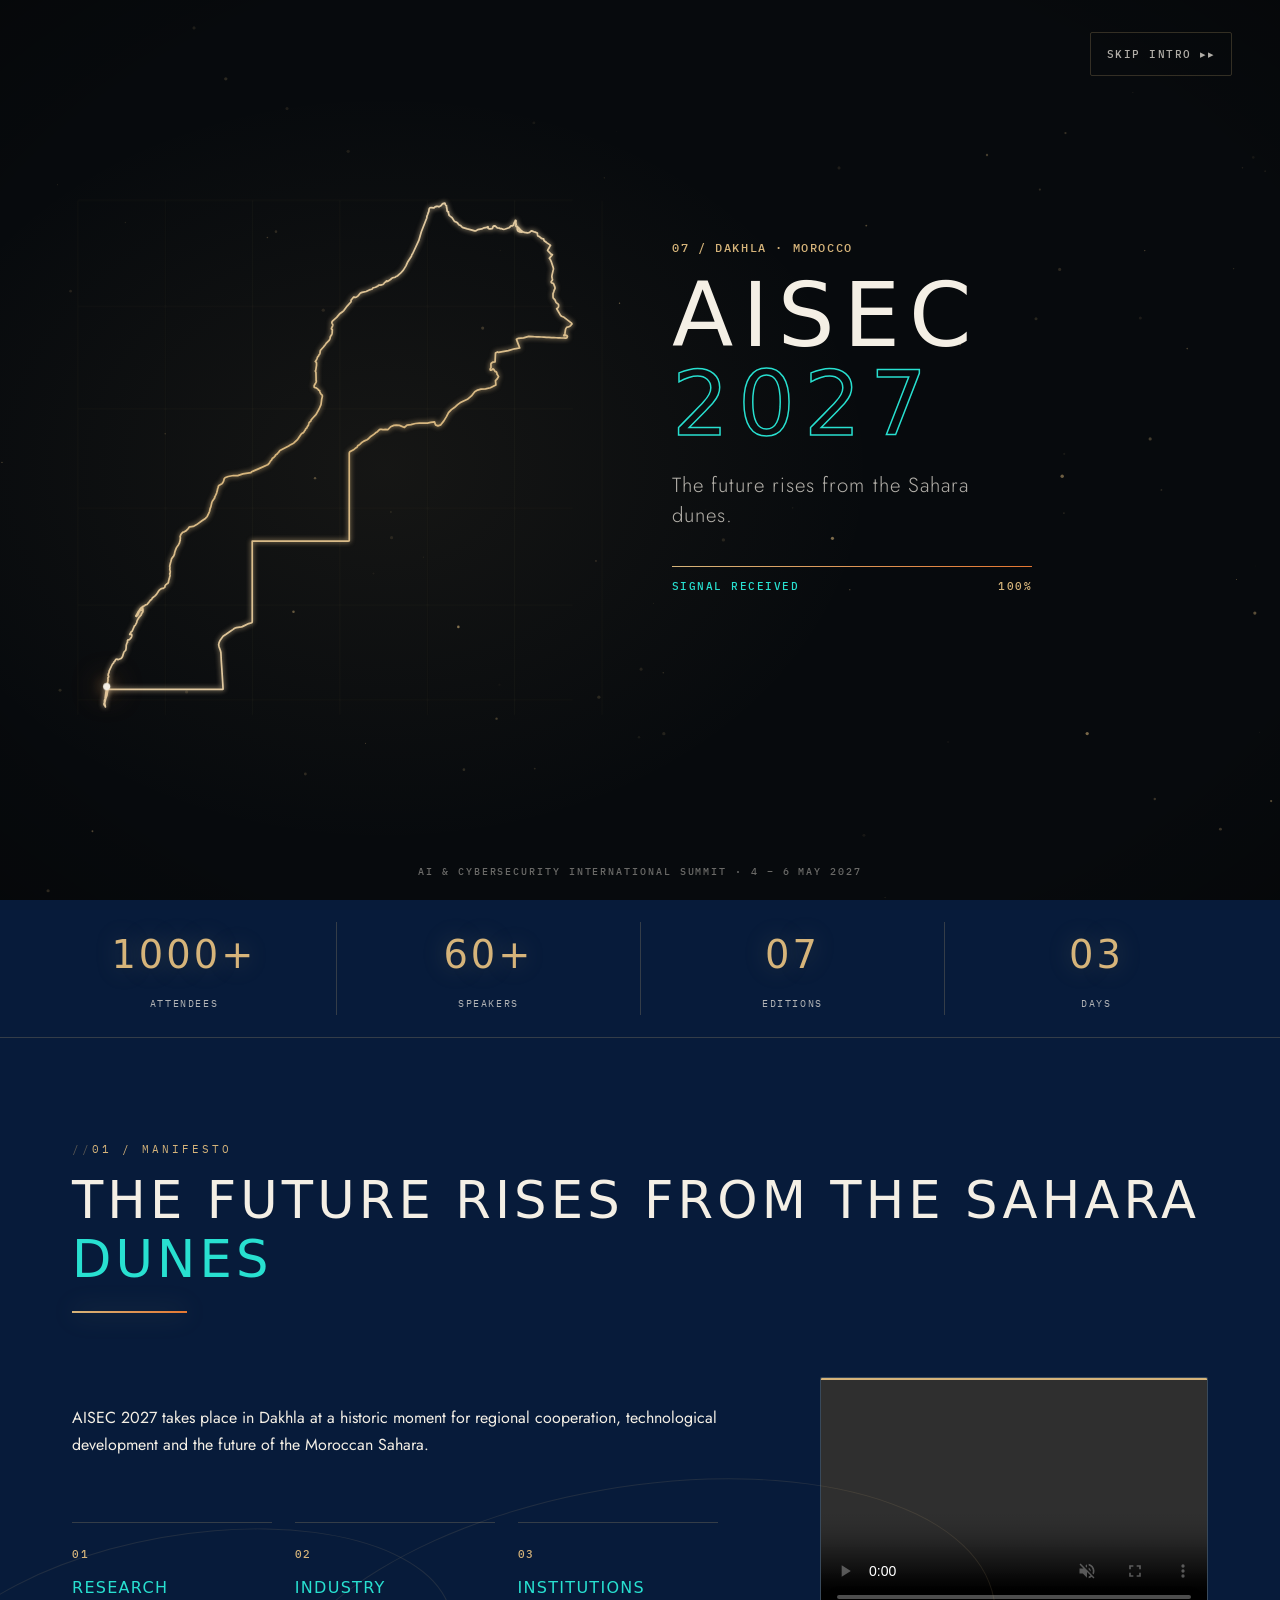
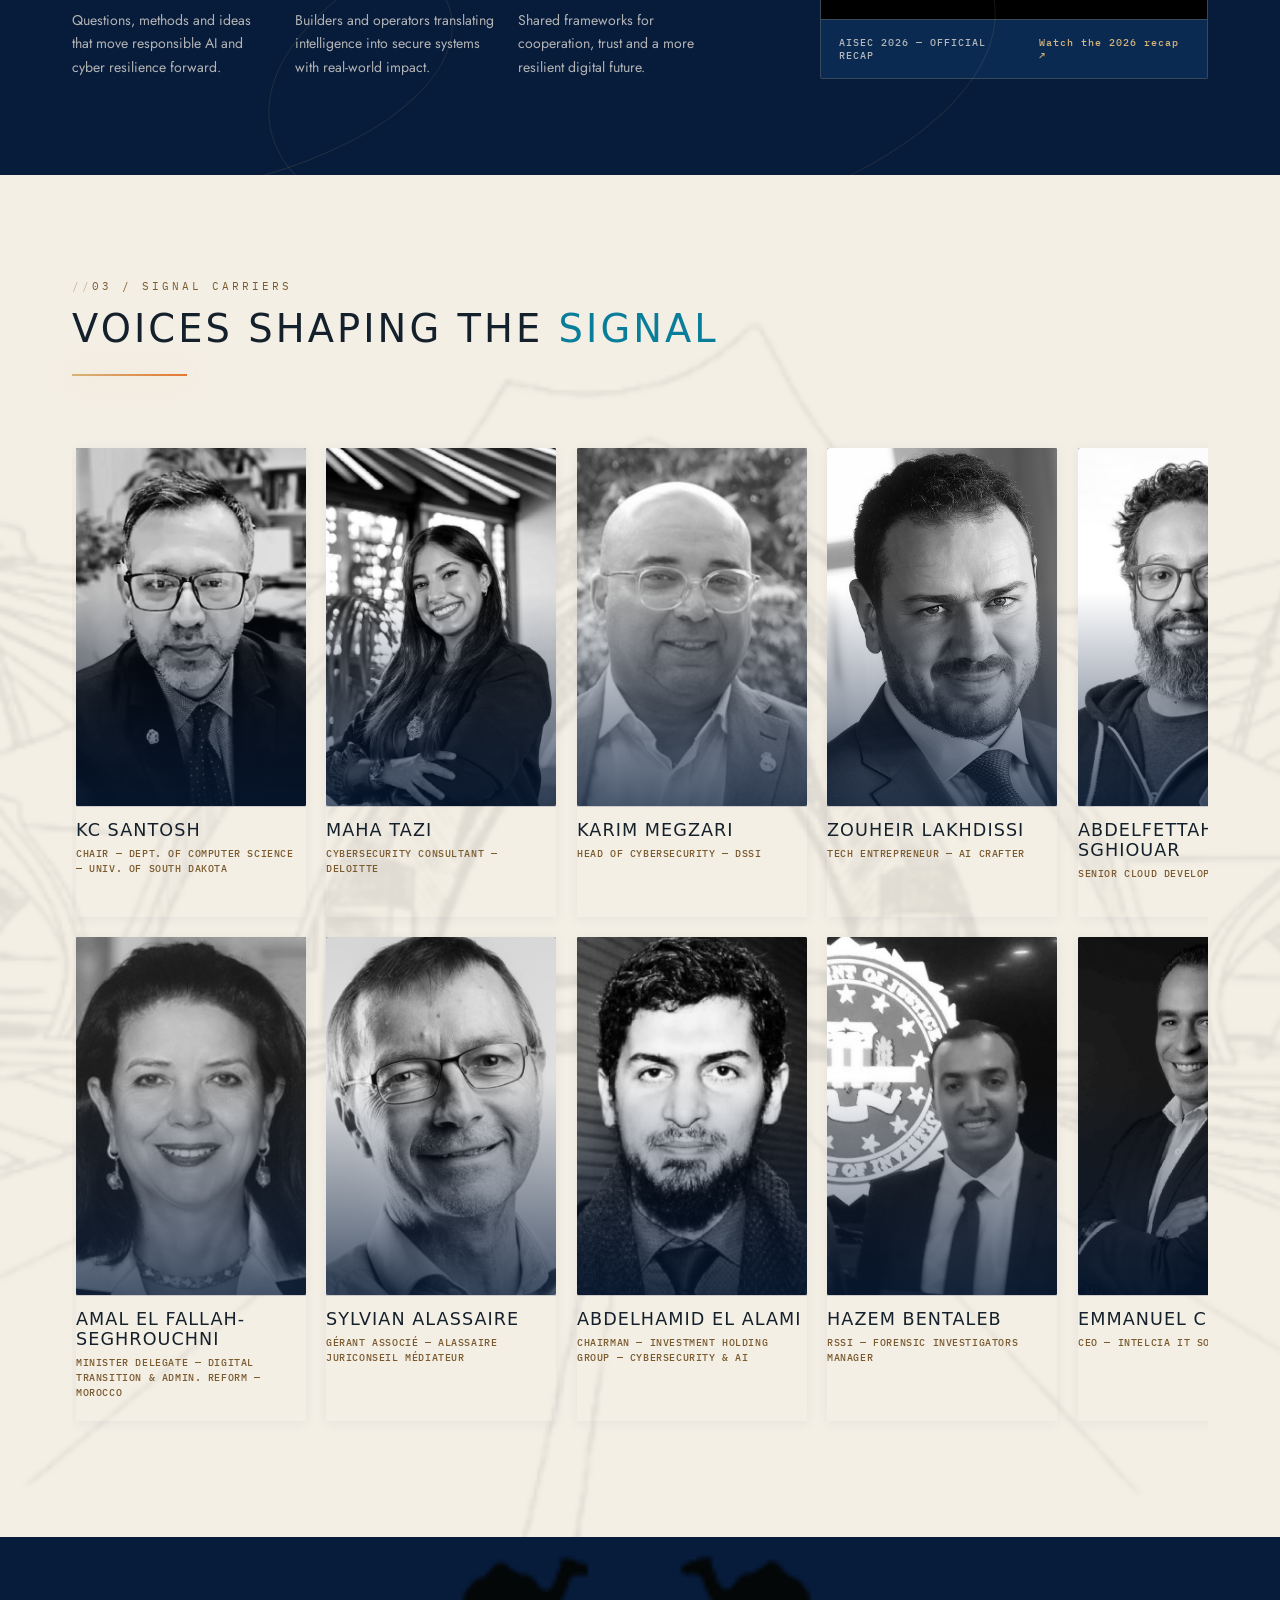
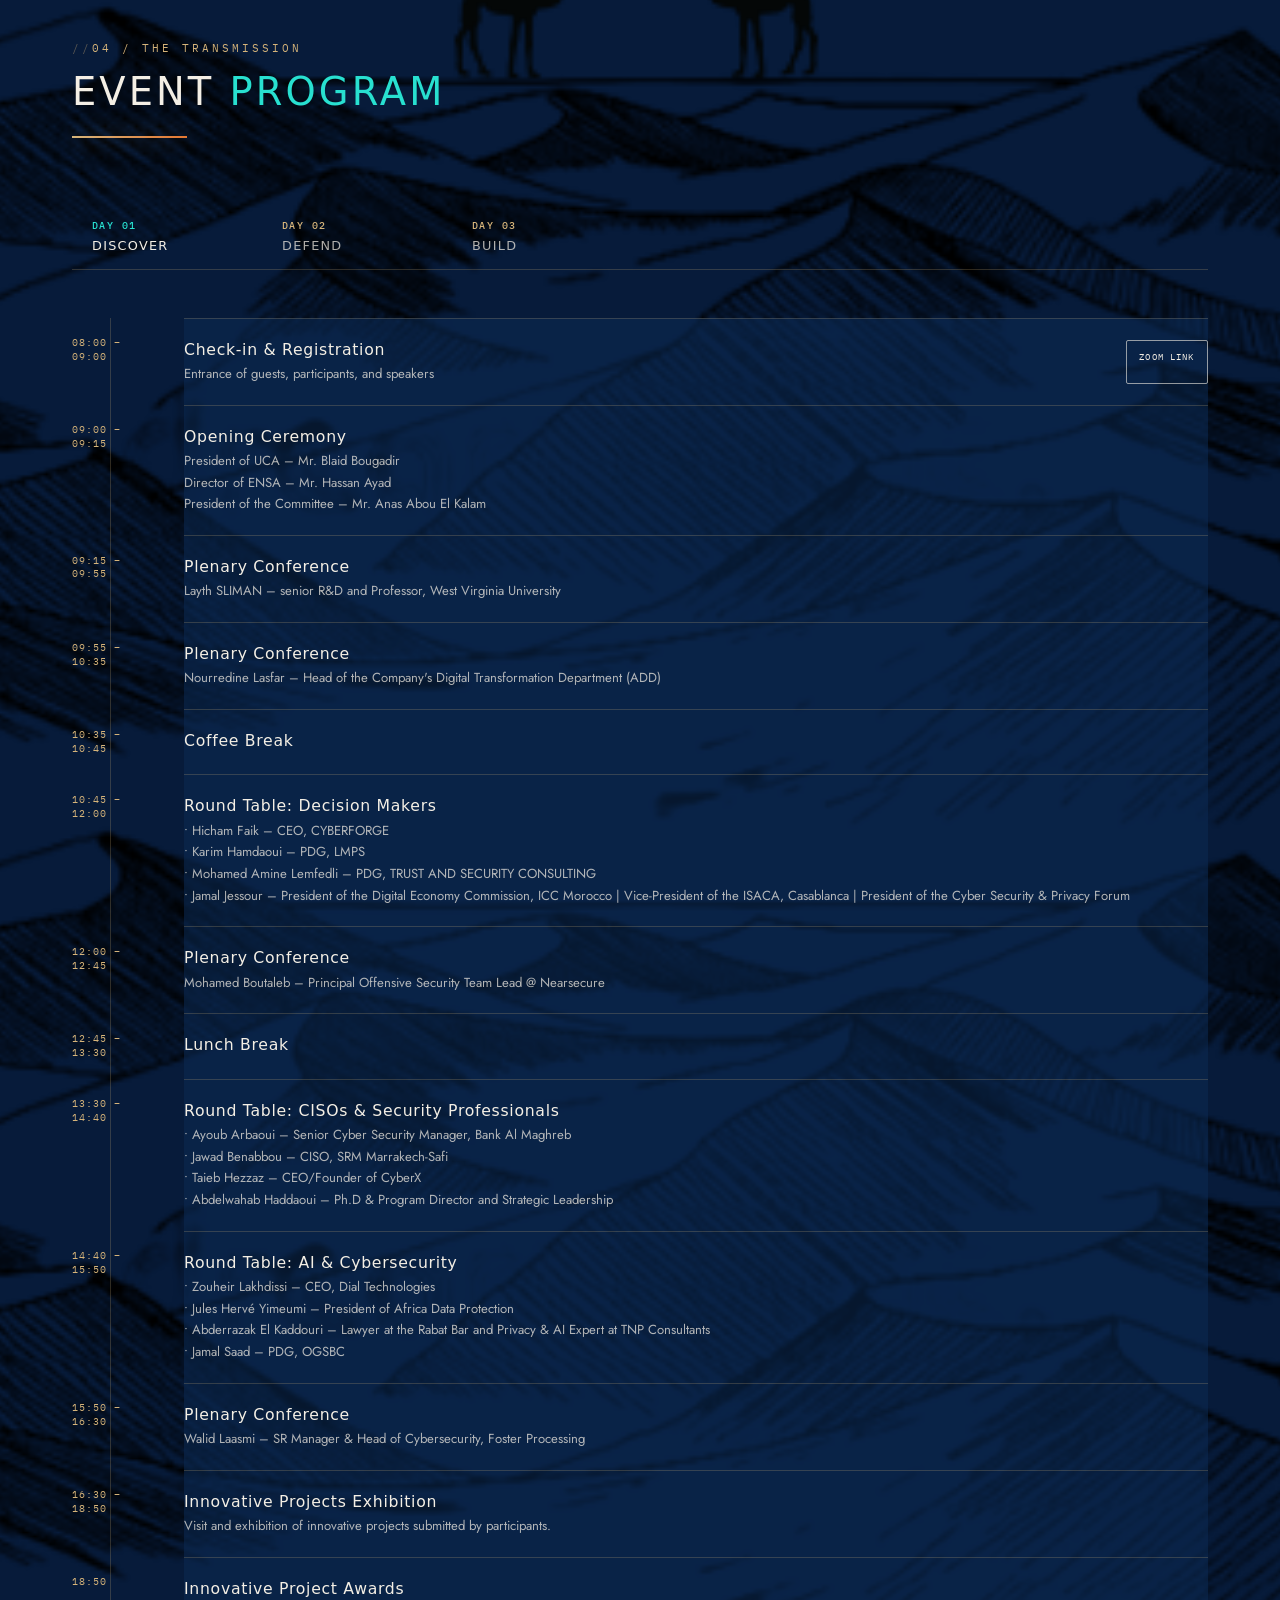
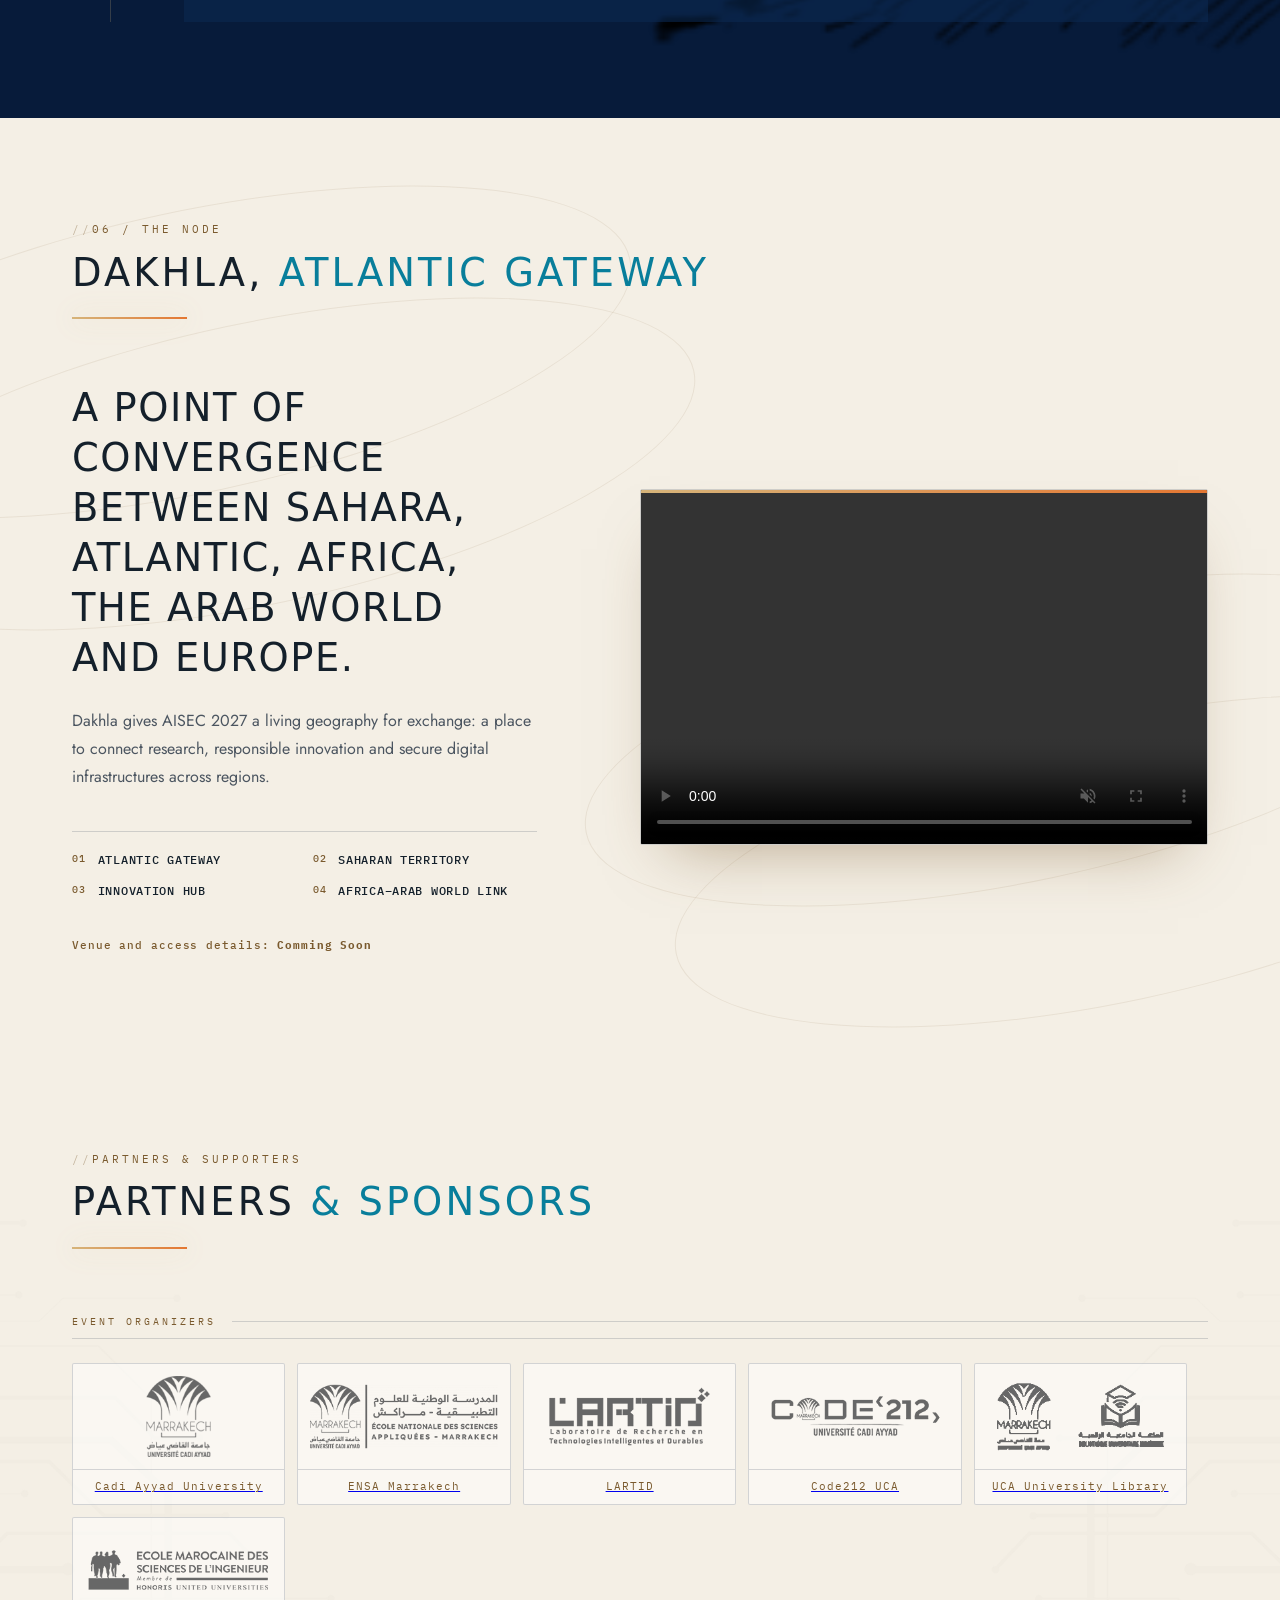
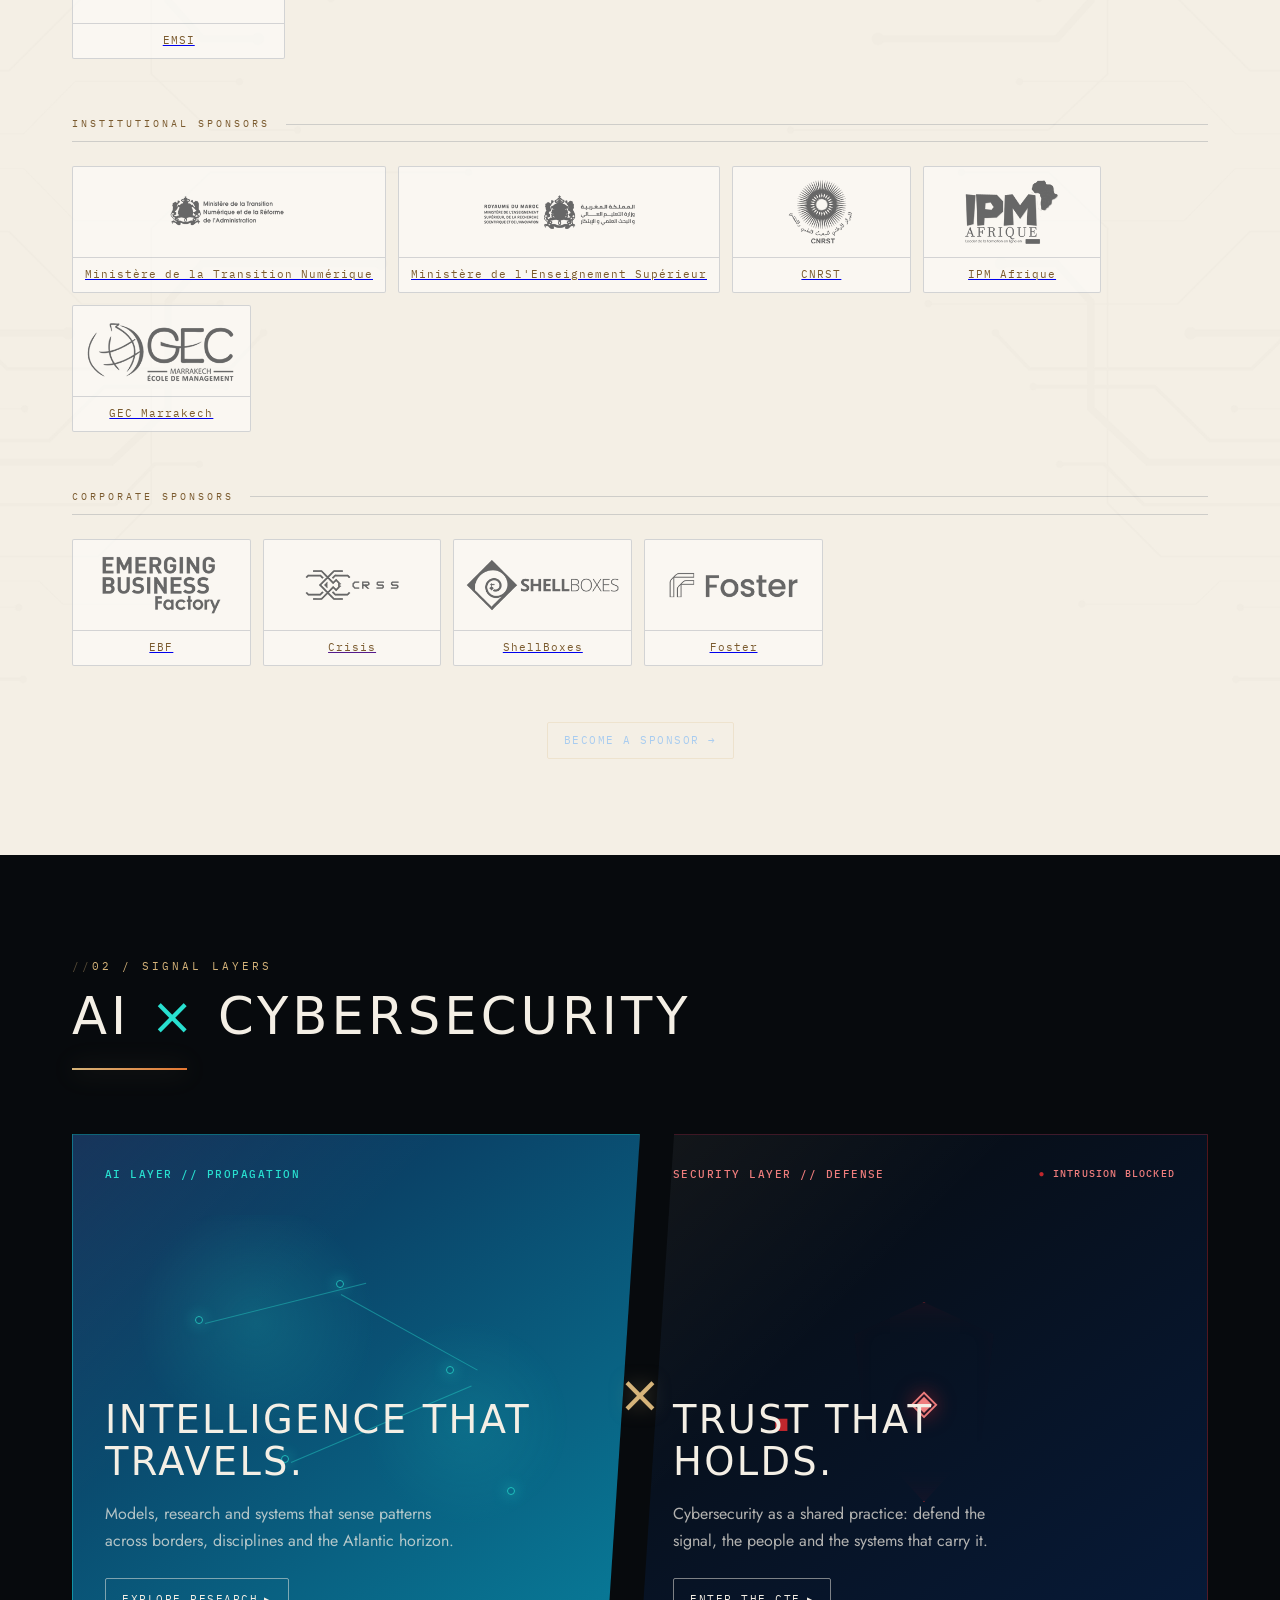
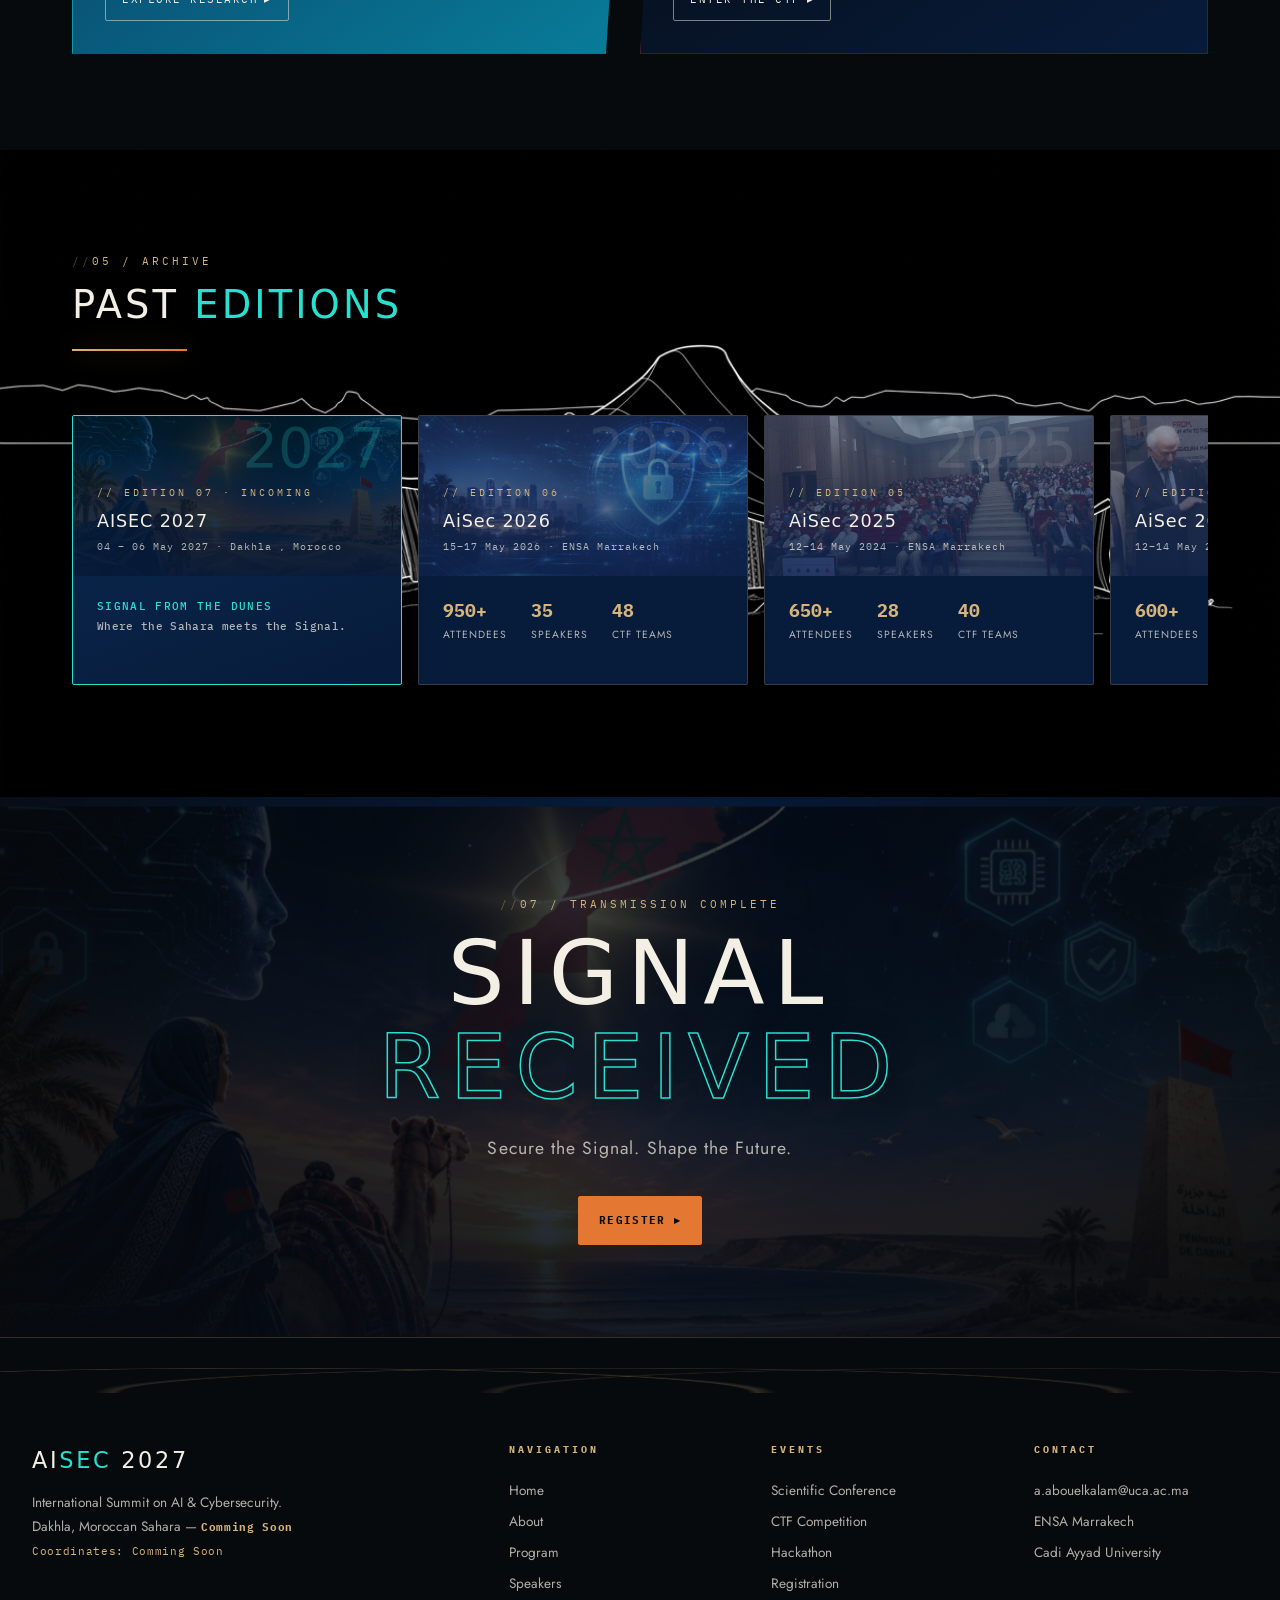
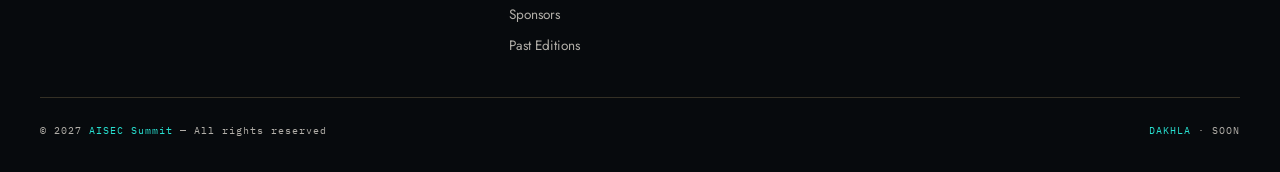
==== index.html @ 9acf08c0 "CTF Section complete" ====
<!DOCTYPE html>
<html lang="en">
<head>
<meta charset="UTF-8">
<meta name="viewport" content="width=device-width, initial-scale=1.0">
<title>AISEC 2027 | AI &amp; CYBERSECURITY INTERNATIONAL SUMMIT</title>
<link rel="icon" type="image/png" href="images/logos/aisec2027-w.png">
<link rel="preconnect" href="https://fonts.googleapis.com">
<link rel="preconnect" href="https://fonts.gstatic.com" crossorigin>
<link href="https://fonts.googleapis.com/css2?family=IBM+Plex+Mono:wght@400;500&family=Jost:wght@300;400;500&family=Syncopate:wght@400;700&display=swap" rel="stylesheet">
<link rel="stylesheet" href="tokens.css">
<link rel="stylesheet" href="style.css">
<link rel="stylesheet" href="effects.css">
<script>if(!/[?&]nointro/.test(location.search)){try{if(!sessionStorage.getItem('aisec2027-intro-seen')||/[?&]intro/.test(location.search)){document.documentElement.classList.add('has-intro')}}catch(e){document.documentElement.classList.add('has-intro')}}setTimeout(function(){var r=document.documentElement;if(r.classList.contains('has-intro')&&!window.__introStarted){r.classList.remove('has-intro')}},5000)</script>
</head>
<body>

<!-- ENTRANCE PAGE — Morocco map traced in gold on black -->
<div class="map-intro" id="mapIntro" role="dialog" aria-label="AISEC 2027 entrance">
  <canvas class="mi-stars" id="miStars" aria-hidden="true"></canvas>
  <button class="mi-skip" id="miSkip" type="button">Skip intro <span aria-hidden="true">▸▸</span></button>
  <div class="mi-stage">
    <div class="mi-map">
      <svg class="mi-svg" viewBox="0 0 600 720" role="img" aria-label="Map of Morocco, including the Sahara, with Dakhla highlighted">
  <defs>
    <linearGradient id="miGold" x1="0" y1="0" x2="0" y2="1"><stop offset="0" stop-color="var(--gold-light)"/><stop offset=".5" stop-color="var(--sand)"/><stop offset="1" stop-color="var(--gold-light)"/></linearGradient>
    <radialGradient id="miFill" cx="50%" cy="60%" r="65%"><stop offset="0" stop-color="var(--sand)" stop-opacity=".22"/><stop offset="1" stop-color="var(--sand-deep)" stop-opacity=".04"/></radialGradient>
    <filter id="miGlow" x="-20%" y="-20%" width="140%" height="140%"><feGaussianBlur stdDeviation="3.2" result="b"/><feMerge><feMergeNode in="b"/><feMergeNode in="SourceGraphic"/></feMerge></filter>
    <path id="miShape" d="M43,617.3L43,616.4L44.3,611.3L44.5,609.7L44.4,608.4L44.4,607.6L45,606.7L45.1,606.3L45.1,605.9L45.1,605.5L45,605.3L44.7,604.9L44.5,604.7L44.7,604.2L44.8,603.2L45.5,601.7L45.7,600.3L45.9,599.5L49.3,592.5L50.5,591.3L50.7,591L50.7,590.7L51.1,589.9L51.3,589.7L51.9,589.4L52,589.1L52.6,588L52.9,587.4L53.6,587.1L53.9,587L54.1,586.8L54.4,586.8L54.7,586.9L55,587.1L55.4,587.5L58.9,586.1L59.6,585.5L60.1,584.8L60.6,583.9L61.8,579.9L61.9,579.2L62.2,578.9L63.8,577.2L64.2,576.7L64.6,574.4L64.7,571.5L64.9,570.7L65.3,569.4L65.5,568.9L66.2,568L66.2,567.6L66.1,567.3L66,567.1L66,566.7L66.1,566.4L66.3,565.8L66.4,565.6L66.6,565.5L67.3,565.4L68.1,565.2L69.1,564.2L70.2,563L70.5,562.3L70.7,561.6L70.9,560.8L70.9,560L70.6,559.2L69.9,559L68.6,559.4L68.9,558.7L69.5,557.6L69.7,557.2L71.2,555.8L71.4,555.6L73.8,549.9L74.1,549.4L74.5,549.3L74.9,548.8L76.3,546.3L76.8,544L77.2,543.4L77.6,542.6L78.8,540.6L80.4,538.7L80.5,538.5L81,538.1L81.2,537.9L81.5,537.5L81.6,536.8L81.7,536.4L82.2,535.6L82.7,535L83.1,534.3L83.3,533.4L83.3,531.8L83.2,531.2L82.9,530.4L83,530.2L83.1,529.9L82.6,530.2L82.6,530.6L82.7,531.1L82.6,531.6L82.4,531.8L81.6,532.4L81.2,532.6L80.9,532.6L80.5,532.5L80.3,532.6L79.7,533L79.4,533.5L79.1,533.9L78.7,535.1L78.2,535.8L78.2,536.1L78.1,536.5L77.7,537.2L77.7,537.5L77.4,537.9L76,539.3L75.4,539L75.6,538.4L76.3,537.5L76.6,537L77.7,534.8L79.7,532L79.9,531.4L80.4,530.8L80.9,530.2L83.3,528.2L84.4,527.8L85.7,526.9L86.1,526.5L87.2,526.4L88.1,525.9L88.7,525.1L89.3,524.3L90.5,522.8L91.5,521.4L92.8,520.5L93.2,520L93.5,519.3L93.7,518.9L96.7,516.5L98.5,514.6L100.7,511.1L101.5,510.2L102.5,509.3L103.1,508.9L103.8,508.5L104.5,508.3L105.9,508.1L106.5,507.7L107.7,506.8L107.7,506L107.7,505.8L108.1,505L108.8,504L109.6,503.4L110.5,502.9L111,502.4L111.5,501.7L111.9,499.4L112.6,497.3L112.9,495.6L113.3,494.6L113.4,494.1L113.4,493.5L113.3,493L113.1,492.5L113.4,491.9L113.1,491.7L113.4,491.2L113.5,490.6L113.6,490L113.6,489.4L113.6,488.9L113.3,488.1L113.1,487.6L113.3,484.5L113,483.6L114,479.4L114.2,478.9L115.1,475.2L116.6,473.2L117.1,472.7L117.3,472.4L118.3,470.1L118.5,468.5L118.6,468.3L118.8,467.6L119.1,466.5L120.4,463.2L122.8,459.7L123.6,458.1L123.9,457.6L124,456.9L124.4,455.3L124.7,454.9L124.6,454.2L124.9,452.2L124.8,451.7L124.6,450.6L124.7,450.2L124.9,449.9L125.2,448.8L125.4,448.4L127.2,446L127.5,445.8L129.1,445.4L130.8,444.5L133.5,441.8L134,441.2L134.2,440.6L134.7,440.1L135.4,439.8L139,439.4L139.6,439.1L143,437.3L148.8,433.1L152.7,430.5L154.7,428.3L156.6,424.4L157.3,422.5L157.9,419.5L158.8,417.4L159.8,412.8L160.4,411.4L163.1,407.4L163.1,407.2L162.9,406.9L162.9,406.7L163.3,406.4L165.1,402.3L166.1,398.6L166.1,397.8L166.4,397.1L166.9,395.8L167.1,395.1L167.1,394.9L167.3,394.3L167.6,393.9L168.6,393.4L169.6,392.6L170.8,392.2L171.4,391.6L172.8,389.3L173.5,386.6L173.8,385.9L174.4,385.4L175,385L178,383.9L183.8,382.8L188.6,382.9L194.3,381L203.2,379.5L203.5,379.2L204.2,378.5L204.4,378.4L205,378.2L212.2,375.1L221.8,370.8L222.8,370L223.7,369L224.9,366.8L225.4,366.3L226,365.8L226.5,365.1L226.7,364.4L226.9,363.8L228.9,362.5L230.4,360.7L230.6,360.1L232,359.2L232.3,359L232.5,358.5L232.7,358.2L233.8,357.4L233.9,357.2L234.6,356.1L235.4,355.1L236,354.7L245.2,350L247.4,348.5L250.1,347.1L251.3,346.3L255.2,342.6L258.6,337.4L259.5,336.4L260.1,335.9L261.3,335.4L261.9,334.9L262.6,333.6L263.4,332.6L263.8,331.9L264,331.2L264.1,330.9L265.2,330L265.5,329.9L265.7,329L267.1,327L267.2,326.6L267.3,325.8L267.6,325L267.8,324.3L268.1,323.7L269.7,322.3L269.9,321.8L270.1,321.2L271.5,319.4L275.7,314.8L279,308.9L281.1,304.1L281.3,302.7L281.9,297.9L282.5,295.4L282.6,294.6L282.5,293.6L282.1,293.2L281.5,292.8L281.1,292.2L280.6,291.6L279.8,289.7L279.6,288.4L279.3,288.3L279,288.2L278.6,288.1L278.3,287.8L277.7,286.8L275.4,285.3L274.7,285.2L274,285L273.5,284.5L273.5,283L274.2,281.6L275,280.3L275.7,279.1L275.8,278.2L276,277.8L275.8,277.4L275.6,277.1L275.6,276.8L275.6,276.5L275.7,276.1L275.5,268.7L275.4,268L274.8,266.7L275.3,265.8L276.1,260.4L276.1,258.2L276,257.3L275.6,256.9L275.3,256.5L274.8,256L275.8,254.7L276.5,253.4L277.3,251.1L277.7,250.6L278.3,250L278.5,249.8L278.6,249.1L279.1,248.6L279.3,248.2L279.8,247.5L279.9,247.2L280.4,244.1L280.6,243.6L283.6,240.3L284.9,238.5L285.2,238.2L285.6,237.8L285.8,237.6L286.1,237.2L286.4,236.5L286.5,236.2L290.4,232.3L290.7,231.5L291,230.9L291.4,229.4L291.4,228.8L291.6,228.3L292.7,226.8L293.2,225.8L293.5,224.6L293.7,220.7L293.5,220.5L293,220.2L292.7,219.9L292.8,219.1L293.1,218.5L293.9,216.7L294.1,216L294.2,215.2L294,214.6L293.7,214.2L293.4,213.7L293.2,213L293.2,212.4L293.8,211.2L298.5,207.1L302.3,202.7L305.4,200.5L306.5,199.5L310.2,194.5L314.3,190L314.5,189.6L314.5,189.1L314.5,188.2L314.7,187.7L317.4,184.5L317.8,184.4L318,184.5L318.3,184.8L318.6,184.9L319.4,184.9L320,184.7L321.1,184.1L322.3,183.2L324.2,180.8L325.3,179.8L326.7,179.3L331.2,178.3L334.2,176.9L335.8,176.2L337.3,175.8L338,175.5L338.7,174.5L339.5,174.2L341.8,173.6L343,172.8L343.6,172.7L344.2,172.4L344.8,171.7L345.4,171.2L345.9,171.4L346.3,171.1L346.6,171.2L347,171.3L347.3,171.4L347.6,171.3L348.2,170.9L349.1,170.7L349.8,170.5L350.4,170.1L350.8,169.8L351.9,168.4L352.8,167.9L353.7,166.8L354.4,166.5L354.2,166.9L354.8,167.1L355.5,166.9L355.8,166.6L358.3,165L359.5,163.9L360.6,163.2L362,162.8L363.2,162.6L363.6,162.4L364.7,161.5L365.9,161.1L369.2,158.3L372.6,154.6L375.5,149.8L377.6,145.2L381.2,139.8L381.6,139.2L382,137.6L382.9,136.4L389.8,121.6L392.6,112L398.5,97L398.7,96.3L398.7,95.3L398.8,94.8L399.5,93.1L400.2,91L400.3,90.7L400.4,90.3L400.8,89.7L400.9,89.3L401.1,87.4L401.4,86.5L401.6,85.9L402.2,85.3L403.4,85.1L406.4,85.5L406.7,85.4L407.6,84.5L408,84.3L408.6,83.9L409.2,83.8L409.5,84L410.1,83.7L410.9,83.7L411.7,83.9L412.2,84.3L414.2,83.1L414.7,82.6L415.8,81.3L416.4,80.8L417.1,80.4L417.3,80.4L417.6,80.6L417.9,80.8L418.3,80.8L418.4,80.5L418.4,80.1L418.5,80.1L418.7,80.1L419,81.1L419.4,81.9L419.9,82.6L420.6,83.2L420.5,83.9L420.6,84.8L421.1,86.9L421.2,88.6L421.3,89L421.5,89.4L421.8,89.7L422,89.8L422.5,89.6L422.7,89.7L422.7,89.9L422.7,90.5L422.7,90.8L423.2,92.9L423.5,93.7L424.2,94.3L425.6,95.4L426.8,96.4L429.4,100.4L429.9,100.7L430.7,100.9L431.3,101.1L432,101.5L433.1,102.5L434,103.8L434.6,104.5L436,104.9L437.7,106.6L439,107.4L443.7,108.8L448,109.8L451.8,110.9L452.7,111L453.4,110.8L455.3,109.6L459.7,108.8L462.4,107.6L465.2,107L466.6,106.3L466.9,106.8L466.8,106.9L466.4,107.1L466.2,107.2L466.4,107.5L466.6,107.8L467.1,108.4L467.5,108.6L468.2,108.7L469.2,108.8L469.7,108.7L470.8,108.6L471.6,108.2L471.8,107.6L472.2,106.5L472.8,105.7L473.7,105.4L474.5,105.5L475.1,105.9L476.5,107.2L477.2,107.7L479.6,108L480.5,108.6L480.9,108.6L481.3,108.5L481.6,108.5L482,108.6L482.7,109L482.9,109.1L484.6,109.2L485.9,108.9L490,107.5L490.7,107L492.1,105.5L492.5,105.3L492.8,105.3L493,105.4L493.4,105.5L493.8,105.5L494.9,104.5L496.1,101.3L497,100.1L496.9,99.6L497,99.3L497.3,99.2L497.7,99.4L497.8,99.7L497.7,100.5L497.8,100.9L497.5,102.1L497.9,103.6L498,103.8L498,103.9L497.3,104.5L497.5,105.5L498.2,106.3L499.1,105.9L499.6,106.6L499.3,106.9L499.2,107.6L499.1,108.2L499.2,109.5L499.4,110L499.7,110.5L500.1,111.1L501,111.7L502.1,112.1L504.4,112.3L503.1,111.2L500.6,108.3L500.1,107.5L500.3,107.1L500.7,107.5L502.2,109.2L502.5,109.6L504.1,111.2L505.4,112L507.1,112.6L510.5,113.1L511.9,113L512.7,112.8L513.2,112.4L513.9,111.6L514.6,111.2L515.2,111L518.3,112.2L519,112.3L519.7,112.6L520.6,113L521.5,113.4L521.6,114.9L521.8,116L522.4,116.8L523.4,117.1L524.6,118L525.6,119L526.7,119.6L528.1,119.8L528.6,120.1L528.7,120.6L528.7,121.1L528.9,121.7L529.4,122.2L531,123.3L532.2,124.3L535.5,126.5L536.1,127.1L536,127.4L535.5,127.7L534.8,129.5L533.1,132.1L532.9,132.8L536.7,136.8L537.9,137.2L538.2,137.4L534.8,141.5L536,143.1L536.8,144.8L539.2,152L539.3,152.6L539.4,153L539.3,153.8L537.8,160.1L537.6,161.9L538,163.8L538.3,165L538.2,165.4L538,166L537.6,166.4L537.3,166.7L537.1,167.1L536.8,167.7L537.1,168.4L537.5,168.7L538.7,169.1L539.3,169.5L539.6,169.9L541,173.5L541.2,174.7L540.8,175.8L540.3,176.6L539.7,178.7L539.3,179.7L538.9,180.7L538.9,184.5L539.2,185.7L540.9,187.4L541.5,188.5L541.8,189.6L542.5,190.6L543.3,191.4L544.3,192.1L544.9,192.6L545.1,193.4L545.1,194.3L545,195.2L544.9,195.6L544.7,195.9L544.5,196.2L544.3,196.5L543,197.5L547.3,204.9L548.4,205.8L550.5,206.6L559.5,213.5L560,214.4L558.1,216.5L557.1,217.3L555.8,217.8L554.5,218L553.9,218.3L553.5,219L553.1,219.6L552.7,221L552.2,224.6L552.1,225L552.1,225.3L552.1,225.7L551.8,226L551.6,226.2L551.1,226.7L551,226.9L551.1,227.5L551.6,227.5L552.9,227.1L553.5,227.1L554.2,227.3L554.6,227.7L554.9,228.5L554.2,229.9L552.9,230.2L550.5,230L550.2,230L549.4,230L548.2,230L546.6,229.9L544.6,229.8L542.4,229.7L540,229.6L537.3,229.5L534.5,229.3L531.7,229.2L528.8,229L526,228.9L523.3,228.8L520.8,228.7L518.4,228.6L516.4,228.4L512,228.2L506.2,229.9L500.1,230.4L498.3,231.5L500.5,237.4L501.9,241.1L496.2,242L489.2,244.1L479.8,245.7L478.6,245.9L477.2,245.5L475,246.7L474.5,256.5L472.2,256.7L470.3,258L470,258.5L469.9,259.2L470,262.1L470,262.9L469.3,264.1L469,264.8L469.2,265.5L469.5,265.8L470.1,265.8L470.7,265.6L471.6,264.7L472.1,264.4L472.7,264.6L473.1,265.1L474.1,266.5L474.6,267.1L475.8,267.6L476.1,267.9L476.4,268.6L476.6,269.3L476.6,270L478.4,272.9L476.6,275.8L475,277.4L475.2,279.7L475.4,282.1L469.3,285.3L463.9,286.6L458.9,286.8L455.1,287.9L451.9,289.8L448.3,294.4L443.8,298.1L439,300.2L435.6,302L432.9,304.1L429.3,307.3L426,309.6L422.8,313L420.5,317.4L417.6,322.1L414.2,326.5L411,327.6L408.3,326.5L407.2,323.1L403.1,323.7L399.3,324.5L395.2,324.5L390.4,324.5L385.9,325L381.1,326.3L376.7,326.8L373.9,329.4L368.3,327.1L364.7,326.8L362.1,327.1L358.5,328.6L355.6,331.7L351.9,331.6L351.3,331.8L350.5,331.9L349.8,331.9L348.4,331.6L346.9,331.5L345.8,332L343.8,334.1L343.3,334.4L341.8,335.3L339.8,337.1L336.4,339.4L333.4,342.3L332.3,343L328.7,344.6L326.5,346.1L324.3,348.2L323.8,348.5L322.7,349.1L322.2,349.4L321,351.4L320.7,351.8L319.2,352.6L317.8,353.8L313.6,356.1L313,356.6L312.6,357.3L312.5,358.3L312.5,360L312.5,362.2L312.5,364.4L312.5,366.6L312.5,368.8L312.5,371L312.5,373.2L312.5,375.4L312.5,377.6L312.5,379.8L312.5,382L312.5,384.2L312.5,386.4L312.5,388.6L312.5,390.8L312.5,392.9L312.5,395.2L312.5,398.6L312.5,402L312.5,405.4L312.5,408.9L312.5,409.4L312.5,410.8L312.5,413L312.5,415.8L312.5,419.2L312.5,422.9L312.5,427L312.5,431.1L312.5,435.3L312.5,439.3L312.5,443L312.5,446.4L312.5,449.2L312.5,451.4L312.5,452.8L312.5,453.3L312.5,454.9L312.3,455.4L311.7,455.6L308.9,455.6L305.6,455.6L302.4,455.6L299.1,455.6L295.9,455.6L292.6,455.6L289.3,455.6L286.1,455.6L282.8,455.6L279.6,455.6L276.3,455.6L273.2,455.6L269.9,455.6L266.6,455.6L263.4,455.6L260.1,455.6L256.9,455.6L253.6,455.6L250.3,455.6L247.1,455.6L243.8,455.6L240.5,455.6L237.3,455.6L234,455.6L230.8,455.6L227.5,455.6L224.2,455.6L221,455.6L217.7,455.6L214.5,455.6L211.2,455.6L207.9,455.6L204.7,455.6L204.7,458.3L204.7,461L204.7,463.7L204.7,466.4L204.7,469.2L204.7,471.8L204.7,474.6L204.7,477.3L204.7,480L204.7,482.7L204.7,485.4L204.7,488.1L204.7,490.8L204.7,493.5L204.7,496.2L204.7,498.9L204.7,501.6L204.7,504.3L204.7,506.9L204.7,509.6L204.7,512.3L204.7,515L204.7,517.7L204.7,520.4L204.7,523.1L204.7,525.8L204.7,528.4L204.7,531.1L204.7,533.8L204.7,536.4L204.7,539.1L204.7,541.8L204.7,544.6L204.6,545.8L204.1,546.4L200.8,547.3L193.7,550.7L192.6,551L187.1,551.8L185.1,552.5L183.1,554L179.6,556.4L175.6,559.2L172.3,561.4L171.7,562.2L168.9,566.1L167.9,568.4L167.4,570.7L167.8,573L169.4,577.5L169.9,579.7L170.3,588.5L170.9,597.2L171.8,611.6L172,614.6L172.3,620.3L167.6,620.3L166.2,620.3L162.5,620.3L156.6,620.3L149,620.3L139.9,620.3L131,620.3L129.9,620.3L119.2,620.3L108,620.3L96.9,620.3L86.2,620.3L76.1,620.3L67.1,620.3L59.4,620.3L53.6,620.3L49.8,620.3L48.5,620.3L44.8,620.3L44.4,620.6L43.8,623.6L43.3,626.9L41.9,630.9L41.6,632L40.9,635.1L40.8,636.2L41.6,639.9L41.2,639L40.1,637.5L40,636.6L40.1,636.1L40.5,635.3L40.5,634.8L40.5,633.1L40.6,632.6L41.2,630.8L42.6,620.4L42.8,619.2L42.9,618.7Z"/>
    <clipPath id="miClip"><use href="#miShape"/></clipPath>
  </defs>
  <path class="mi-grat" d="M11.1,631.8L561,631.8M11.1,526.8L561,526.8M11.1,419.2L561,419.2M11.1,308.8L561,308.8M11.1,194.9L561,194.9M11.1,77.2L561,77.2M11.1,649.1L11.1,77.2M108.1,649.1L108.1,77.2M205.2,649.1L205.2,77.2M302.2,649.1L302.2,77.2M399.3,649.1L399.3,77.2M496.3,649.1L496.3,77.2M593.4,649.1L593.4,77.2"/>
  <use class="mi-fill" href="#miShape"/>
  <g clip-path="url(#miClip)"><rect class="mi-scan" x="0" y="0" width="600" height="40"/></g>
  <use class="mi-outline" id="miOutline" href="#miShape" filter="url(#miGlow)"/>
  <circle class="mi-pen" id="miPen" r="4" cx="0" cy="0"/>
  <path class="mi-arc" id="miArc" d="M335.2,247.4Q136.1,382.6 77.1,537.9"/>
  <circle class="mi-city" cx="371.8" cy="155.3" r="2.4" style="--i:0"/><circle class="mi-city" cx="347.8" cy="172.8" r="2.4" style="--i:1"/><circle class="mi-city" cx="404.6" cy="86.8" r="2.4" style="--i:2"/><circle class="mi-city" cx="282.9" cy="292.8" r="2.4" style="--i:3"/><circle class="mi-city" cx="166.3" cy="413.8" r="2.4" style="--i:4"/>
  <circle class="mi-node" cx="335.2" cy="247.4" r="3.5"/>
  <text class="mi-lbl mi-lbl-mk" x="345.2" y="239.4">MARRAKECH</text>
  <g class="mi-dakhla" transform="translate(77.1 537.9)">
    <circle class="mi-ping" r="6"/><circle class="mi-ping mi-ping-2" r="6"/>
    <circle class="mi-dot" r="5"/>
    <path class="mi-lead" d="M8,-8 L44,-44 L120,-44"/>
    <text class="mi-lbl mi-lbl-dk" x="50" y="-50">DAKHLA</text>
    <text class="mi-lbl mi-lbl-sub" x="50" y="-34">23.68°N · 15.96°W</text>
  </g>
</svg>
    </div>
    <div class="mi-copy">
      <span class="mi-kicker">07 / Dakhla · Morocco</span>
      <h2 class="mi-title"><span>AISEC</span><span class="mi-outline-text">2027</span></h2>
      <p class="mi-tag">The future rises from the Sahara dunes.</p>
      <div class="mi-progress" aria-hidden="true"><span id="miBar"></span></div>
      <div class="mi-status"><span id="miMsg">TRACING THE KINGDOM...</span><span id="miPct">000%</span></div>
      <button class="btn-primary mi-enter" id="miEnter" type="button" tabindex="-1">Scroll Down <span aria-hidden="true">▾</span></button>
    </div>
  </div>
  <div class="mi-foot" aria-hidden="true">AI &amp; CYBERSECURITY INTERNATIONAL SUMMIT · 4 – 6 MAY 2027</div>
</div>

<nav id="navbar" aria-label="Primary navigation">
  <div class="hero-logo fade-in">
    <a href="index.html"><img src="./images/logos/aisec2027-w.png" alt="AISEC logo"></a>
  </div>
  <ul class="nav-links">
    <li><a href="#home" class="active">Home</a></li>
    <li><a href="#event">Program</a></li>
    <li><a href="#team">Speakers</a></li>
    <li><a href="conference/index.html">Scientific Conf</a></li>
    <li><a href="ctf/index.html">CTF Competition</a></li>
    <li><a href="hackathon/index.html">Hackathon Competition</a></li>
    <li><a href="conference/registration.html" class="nav-cta">Register <span aria-hidden="true">▸</span></a></li>
    <li><a href="#client">Organizers & Sponsors</a></li>
    <li><a href="#editions">Past Editions</a></li>
  </ul>
  <button class="hamburger" id="hamburger" type="button" aria-label="Open navigation menu" aria-controls="mobileMenu" aria-expanded="false" onclick="toggleMenu()"><span></span><span></span><span></span></button>
</nav>
<div class="mobile-menu" id="mobileMenu">
  <a href="#home" onclick="closeMenu()">Home</a>
  <a href="#event" onclick="closeMenu()">Program</a>
  <a href="#team" onclick="closeMenu()">Speakers</a>
  <a href="conference/index.html">Scientific Conference</a>
  <a href="ctf/index.html">CTF Competition</a>
  <a href="hackathon/index.html">Hackathon Competition</a>
  <a href="#client" onclick="closeMenu()">Organizers & Sponsors</a>
  <a href="#editions" onclick="closeMenu()">Past Editions</a>
  <a href="conference/registration.html" class="mobile-register" onclick="closeMenu()">Register <span aria-hidden="true">▸</span></a>
</div>

<main id="main-content">
<section id="home">
  <picture class="hero-media" data-asset-status="2027-asset">
    <img src="./images/editions/2027.png" class="hero-bg-img" alt="AISEC 2027 futuristic Moroccan desert, Atlantic horizon and cybersecurity signal">
  </picture>
  <div class="hero-overlay"></div>
  <div class="scan-line"></div>
  <div class="hero-signal-line" aria-hidden="true"><span></span></div>
  <div class="hero-content">
    <div class="hero-left fade-in">
      <div class="hero-kicker">07 / AISEC <span class="outline">2027</span></div>
      <h1 class="hero-title"><span>AISEC 2027</span></h1>
      <div class="countdown-bar" aria-label="Countdown to AISEC 2027" aria-live="off">
        <div class="countdown-item"><span class="countdown-num" id="days">--</span><span class="countdown-label">Days</span></div>
        <div class="countdown-item"><span class="countdown-num" id="hours">--</span><span class="countdown-label">Hours</span></div>
        <div class="countdown-item"><span class="countdown-num" id="mins">--</span><span class="countdown-label">Minutes</span></div>
        <div class="countdown-item"><span class="countdown-num" id="secs">--</span><span class="countdown-label">Seconds</span></div>
      </div>
      <div class="hero-meta">
        <span class="hero-meta-item">Artificial Intelligence × Cybersecurity International Summit</span>
        <span class="hero-meta-item">DAKHLA · MOROCCO · 4 - 6 May 2027</span>
      </div>
      <p class="hero-subtitle">The future rises from the Sahara dunes.</p>
      <div class="hero-btns">
        <a href="conference/registration.html" class="btn-primary">Enter the signal <span aria-hidden="true">▸</span></a>
        <a href="#event" class="btn-outline">Explore the program</a>
      </div>
    </div>
  </div>
  <div class="hero-status" aria-hidden="true">SIGNAL RECEIVED / ATLANTIC NODE // DAKHLA<br>AI LAYER: ONLINE / SECURITY LAYER: ONLINE</div>
  <div class="hero-date-note" aria-hidden="true">EVENT DATE<br>4 - 6 May 2027</div>
</section>

<div class="stats-strip">
  <div class="stats-inner">
    <div class="stat-item fade-in"><span class="num stat-value" data-target="1000" data-suffix="+">1000+</span><span class="label">Attendees</span></div>
    <div class="stat-item fade-in"><span class="num stat-value" data-target="60" data-suffix="+">60+</span><span class="label">Speakers</span></div>
    <div class="stat-item fade-in"><span class="num stat-value" data-target="7" data-suffix="">07</span><span class="label">Editions</span></div>
    <div class="stat-item fade-in"><span class="num stat-value" data-target="3" data-suffix="">03</span><span class="label">Days</span></div>
  </div>
</div>

<section id="about">
  <div class="section-wrap">
    <div class="section-head fade-in"><div><div class="section-tag">01 / Manifesto</div><h2 class="section-title">The future rises from the Sahara <span class="highlight">Dunes</span></h2></div></div>
    <div class="manifesto-layout">
      <div class="manifesto-copy fade-in">
        <p>AISEC 2027 takes place in Dakhla at a historic moment for regional cooperation, technological development and the future of the Moroccan Sahara.</p>
        <div class="manifesto-columns">
          <div><span class="manifesto-index">01</span><h3>Research</h3><p>Questions, methods and ideas that move responsible AI and cyber resilience forward.</p></div>
          <div><span class="manifesto-index">02</span><h3>Industry</h3><p>Builders and operators translating intelligence into secure systems with real-world impact.</p></div>
          <div><span class="manifesto-index">03</span><h3>Institutions</h3><p>Shared frameworks for cooperation, trust and a more resilient digital future.</p></div>
        </div>
      </div>
      <div class="about-video-box fade-in">
        <video autoplay muted loop controls playsinline preload="none" style="width:100%; display:block;">
          <source src="Dakhla.mp4" type="video/mp4">
          Votre navigateur ne supporte pas la lecture de vidéo.
        </video>
        <div class="video-caption"><span>AISEC 2026 — OFFICIAL RECAP</span><a href="teaser.MP4" target="_blank" rel="noopener">Watch the 2026 recap <span aria-hidden="true">↗</span></a></div>
      </div>
    </div>
  </div>
</section>

<section id="team">
  <img src="./images/logos/background.png" class="hero-bg-img" alt="AiSec Summit">
  <div class="section-wrap">
    <div class="section-head fade-in"><div><div class="section-tag">03 / Signal carriers</div><h2 class="section-title">Voices shaping the <span class="highlight">signal</span></h2></div></div>
<div class="speakers-slider-wrapper">

  <!-- ── left arrow ── -->
  <button class="sp-arrow sp-arrow--left" onclick="shiftSpeakers(-1)" aria-label="Previous">&#8592;</button>

  <!-- ── viewport (clips the track) ── -->
  <div class="sp-viewport">
    <div class="sp-track" id="spTrack">
      <div class="speaker-card fade-in"> <div class="speaker-media"> <img src="images/speakers/kc-profile.webp" alt="KC Santosh"> <div class="speaker-overlay"></div> </div> <div class="speaker-info"> <div class="speaker-name">KC Santosh</div> <div class="speaker-role">Chair &#8212; Dept. of Computer Science &#8212; Univ. of South Dakota</div> </div> </div>
      <div class="speaker-card fade-in"> <div class="speaker-media"> <img src="images/speakers/amal-el-fallah.jpg" alt="Amal El FALLAH-SEGHROUCHNI"> <div class="speaker-overlay"></div> </div> <div class="speaker-info"> <div class="speaker-name">Amal El FALLAH-SEGHROUCHNI</div> <div class="speaker-role">Minister Delegate &#8212; Digital Transition &amp; Admin. Reform &#8212; Morocco</div> </div> </div>
      <div class="speaker-card fade-in"> <div class="speaker-media"> <img src="images/speakers/mahu_tazi.jpg" alt="Maha Tazi"> <div class="speaker-overlay"></div> </div> <div class="speaker-info"> <div class="speaker-name">Maha TAZI</div> <div class="speaker-role">Cybersecurity Consultant &#8212; Deloitte</div> </div> </div>
      <div class="speaker-card fade-in"> <div class="speaker-media"> <img src="images/speakers/Sylvian Alassaire.jpg" alt="Sylvian Alassaire"> <div class="speaker-overlay"></div> </div> <div class="speaker-info"> <div class="speaker-name">Sylvian ALASSAIRE</div> <div class="speaker-role">Gérant Associé &#8212; Alassaire JuriConseil Médiateur</div> </div> </div>
      <div class="speaker-card fade-in"> <div class="speaker-media"> <img src="images/speakers/Karim Megzari.jpg" alt="Karim Megzari"> <div class="speaker-overlay"></div> </div> <div class="speaker-info"> <div class="speaker-name">Karim MEGZARI</div> <div class="speaker-role">Head of Cybersecurity &#8212; DSSI</div> </div> </div>
      <div class="speaker-card fade-in"> <div class="speaker-media"> <img src="images/speakers/Abdelhamid El ALAMI.jpg" alt="Abdelhamid El ALAMI"> <div class="speaker-overlay"></div> </div> <div class="speaker-info"> <div class="speaker-name">Abdelhamid El ALAMI</div> <div class="speaker-role">Chairman &#8212; Investment Holding Group &#8212; Cybersecurity &amp; AI</div> </div> </div>
      <div class="speaker-card fade-in"> <div class="speaker-media"> <img src="images/speakers/Zouheir_lakhdissi.jpg" alt="Zouheir Lakhdissi"> <div class="speaker-overlay"></div> </div> <div class="speaker-info"> <div class="speaker-name">Zouheir LAKHDISSI</div> <div class="speaker-role">Tech Entrepreneur &#8212; AI Crafter</div> </div> </div>
      <div class="speaker-card fade-in"> <div class="speaker-media"> <img src="images/speakers/Hazem BENTALEB.jpg" alt="Hazem Bentaleb"> <div class="speaker-overlay"></div> </div> <div class="speaker-info"> <div class="speaker-name">Hazem BENTALEB</div> <div class="speaker-role">RSSI &#8212; Forensic Investigators Manager</div> </div> </div>
      <div class="speaker-card fade-in"> <div class="speaker-media"> <img src="images/speakers/Abdelfettah_Sghiouar.jpg" alt="Abdelfettah Sghiouar"> <div class="speaker-overlay"></div> </div> <div class="speaker-info"> <div class="speaker-name">Abdelfettah SGHIOUAR</div> <div class="speaker-role">Senior Cloud Developer Advocate</div> </div> </div>
      <div class="speaker-card fade-in"> <div class="speaker-media"> <img src="images/speakers/Emmanuel Cheriet.jpg" alt="Emmanuel Cheriet"> <div class="speaker-overlay"></div> </div> <div class="speaker-info"> <div class="speaker-name">Emmanuel CHERIET</div> <div class="speaker-role">CEO &#8212; Intelcia IT Solutions</div> </div> </div>
      <div class="speaker-card fade-in"> <div class="speaker-media"> <img src="images/speakers/fehmi_jaafar.jpg" alt="Fehmi Jaafar"> <div class="speaker-overlay"></div> </div> <div class="speaker-info"> <div class="speaker-name">Fehmi JAAFAR</div> <div class="speaker-role">Associate Professor &#8212; Quebec University</div> </div> </div>
      <div class="speaker-card fade-in"> <div class="speaker-media"> <img src="images/speakers/Kayode Babarinde.jpg" alt="Kayode Babarinde"> <div class="speaker-overlay"></div> </div> <div class="speaker-info"> <div class="speaker-name">Kayode BABARINDE</div> <div class="speaker-role">Africa Blockchain Institute &#8212; Digital Transformation Policy</div> </div> </div>
      <div class="speaker-card fade-in"> <div class="speaker-media"> <img src="images/speakers/Hicham_Faik.jpg" alt="Hicham Faik"> <div class="speaker-overlay"></div> </div> <div class="speaker-info"> <div class="speaker-name">Hicham FAIK</div> <div class="speaker-role">CEO/Founder &#8212; Cybersecurity Expert &#8212; Global RSSI</div> </div> </div>
      <div class="speaker-card fade-in"> <div class="speaker-media"> <img src="images/speakers/Michel Cukier.jpg" alt="Michel Cukier"> <div class="speaker-overlay"></div> </div> <div class="speaker-info"> <div class="speaker-name">Michel CUKIER</div> <div class="speaker-role">Director &#8212; Center for Risk and Reliability &#8212; Mech. Engineering</div> </div> </div>
      <div class="speaker-card fade-in"> <div class="speaker-media"> <img src="images/speakers/placeholder.jpg" alt="Jamal Jessour"> <div class="speaker-overlay"></div> </div> <div class="speaker-info"> <div class="speaker-name">Jamal JESSOUR</div> <div class="speaker-role">Pdt Commission Economie Numérique ICC Maroc &#8212; Vice-pdt ISACA, Casablanca</div> </div> </div>
      <div class="speaker-card fade-in"> <div class="speaker-media"> <img src="images/speakers/Abdelwahab-haddaoui.jpg" alt="Abdelwahab Haddaoui"> <div class="speaker-overlay"></div> </div> <div class="speaker-info"> <div class="speaker-name">Abdelwahab HADDAOUI</div> <div class="speaker-role">Ph.D, Program Director &#8212; Strategic Leadership</div> </div> </div>
      <div class="speaker-card fade-in"> <div class="speaker-media"> <img src="images/speakers/Layth Sliman.jpg" alt="Layth Sliman"> <div class="speaker-overlay"></div> </div> <div class="speaker-info"> <div class="speaker-name">Layth SLIMAN</div> <div class="speaker-role">senior R&D and Professor, West Virginia University</div> </div> </div>
      <div class="speaker-card fade-in"> <div class="speaker-media"> <img src="images/speakers/Jeremy Dubourg.jpg" alt="Jeremy Dubourg"> <div class="speaker-overlay"></div> </div> <div class="speaker-info"> <div class="speaker-name">Jeremy DUBOURG</div> <div class="speaker-role">Co-Founder &#8212; D&amp;A Trust</div> </div> </div>
      <div class="speaker-card fade-in"> <div class="speaker-media"> <img src="images/speakers/placeholder.jpg" alt="Jean Jacques QUISQUARTER"> <div class="speaker-overlay"></div> </div> <div class="speaker-info"> <div class="speaker-name">Jean Jacques QUISQUARTER</div> <div class="speaker-role">Professor &#8212; Cryptography, Blockchain &amp; Multimedia Security</div> </div> </div>
      <div class="speaker-card fade-in"> <div class="speaker-media"> <img src="images/speakers/Hassan Moussafir.jpg" alt="Hassan MOUSSAFIR"> <div class="speaker-overlay"></div> </div> <div class="speaker-info"> <div class="speaker-name">Hassan MOUSSAFIR</div> <div class="speaker-role">Deputy Director &#8212; Information System Security</div> </div> </div>
      <div class="speaker-card fade-in"> <div class="speaker-media"> <img src="images/speakers/Mohamed Mosbah.jpg" alt="Mohamed Mosbah"> <div class="speaker-overlay"></div> </div> <div class="speaker-info"> <div class="speaker-name">Mohamed MOSBAH</div> <div class="speaker-role">Vice President &#8212; INP Bordeaux &#8212; Deputy Director (LaBRI)</div> </div> </div>
      <div class="speaker-card fade-in"> <div class="speaker-media"> <img src="images/speakers/Monsieur Walid Laasmi.jpg" alt="Taib Hezzaz"> <div class="speaker-overlay"></div> </div> <div class="speaker-info"> <div class="speaker-name">Walid LAASIMI</div> <div class="speaker-role">Senior manager &#8212; Directeur Général, Foster Processing</div> </div> </div> 
      <div class="speaker-card fade-in"> <div class="speaker-media"> <img src="images/speakers/taib-hezzaz.jpg" alt="Taib Hezzaz"> <div class="speaker-overlay"></div> </div> <div class="speaker-info"> <div class="speaker-name">Taib HEZZAZ</div> <div class="speaker-role">Expert Cybersécurité &#8212; Directeur Général, Pôle Cybersécurité</div> </div> </div>
      <div class="speaker-card fade-in"> <div class="speaker-media"> <img src="images/speakers/Redouane-El-HALOUI.jpg" alt="Redouane EL HALOUI"> <div class="speaker-overlay"></div> </div> <div class="speaker-info"> <div class="speaker-name">Redouane EL HALOUI</div> <div class="speaker-role">Président &#8212; APEBI (Fédération Marocaine IT &amp; Offshoring)</div> </div> </div>
      <div class="speaker-card fade-in"> <div class="speaker-media"> <img src="images/speakers/SAAD OUCHKIR.jpg" alt="Saad OUCHKIR"> <div class="speaker-overlay"></div> </div> <div class="speaker-info"> <div class="speaker-name">Saad OUCHKIR</div> <div class="speaker-role">Director Customer Engineering META &#8212; Google Cloud</div> </div> </div>
      <div class="speaker-card fade-in"> <div class="speaker-media"> <img src="images/speakers/Jamal Saad.jpg" alt="Jamal Saad"> <div class="speaker-overlay"></div> </div> <div class="speaker-info"> <div class="speaker-name">Jamal SAAD</div> <div class="speaker-role">Director of Cybersecurity Operations &#8212; OGSBC</div> </div> </div>
      <div class="speaker-card fade-in"> <div class="speaker-media"> <img src="images/speakers/Mohemad Amin Lemfadli.jpg" alt="Mohamed Amin Lemfadli"> <div class="speaker-overlay"></div> </div> <div class="speaker-info"> <div class="speaker-name">Mohamed Amin LEMFADLI</div> <div class="speaker-role">Cybersecurity &amp; Data Privacy Expert</div> </div> </div>
      <div class="speaker-card fade-in"> <div class="speaker-media"> <img src="images/speakers/Julien-Pasquier.png" alt="Julien PASQUIER"> <div class="speaker-overlay"></div> </div> <div class="speaker-info"> <div class="speaker-name">Julien PASQUIER</div> <div class="speaker-role">Expert &#8212; Confiance Numérique &amp; PKI</div> </div> </div>
      <div class="speaker-card fade-in"> <div class="speaker-media"> <img src="images/speakers/Hilmy Elalamy.jpg" alt="Hilmy Elalamy"> <div class="speaker-overlay"></div> </div> <div class="speaker-info"> <div class="speaker-name">Hilmy ELALAMY</div> <div class="speaker-role">Visionary IT Executive &#8212; Global Business Development Strategist</div> </div> </div>
      <div class="speaker-card fade-in"> <div class="speaker-media"> <img src="images/speakers/MAROUANE ALBAIRAT.jpg" alt="Marouane ALBAIRAT"> <div class="speaker-overlay"></div> </div> <div class="speaker-info"> <div class="speaker-name">Marouane ALBAIRAT</div> <div class="speaker-role">Cloud &amp; AI Innovation &#8212; Digital Transformation</div> </div> </div>
      <div class="speaker-card fade-in"> <div class="speaker-media"> <img src="images/speakers/Kaoutar EL MAGHRAOUI.jpg" alt="Kaoutar EL MAGHRAOUI"> <div class="speaker-overlay"></div> </div> <div class="speaker-info"> <div class="speaker-name">Kaoutar EL MAGHRAOUI</div> <div class="speaker-role">Principal Research Scientist &#8212; IBM Research AI Platforms</div> </div> </div>
      <div class="speaker-card fade-in"> <div class="speaker-media"> <img src="images/speakers/souhail_messasi.jpg" alt="Souhail MSSASSI"> <div class="speaker-overlay"></div> </div> <div class="speaker-info"> <div class="speaker-name">Souhail MSSASSI</div> <div class="speaker-role">Senior Security Researcher &#8212; Blockchain Instructor &amp; Mentor</div> </div> </div>
      <div class="speaker-card fade-in"> <div class="speaker-media"> <img src="images/speakers/Salim CHEMLAL.jpg" alt="Salim CHEMLAL"> <div class="speaker-overlay"></div> </div> <div class="speaker-info"> <div class="speaker-name">Salim CHEMLAL</div> <div class="speaker-role">Open Source AI &#8212; Enterprise AI Solutions &#8212; Founder</div> </div> </div>
      <div class="speaker-card fade-in"> <div class="speaker-media"> <img src="images/speakers/Ilyas_Ankouz.jpg" alt="Ilyas ANKOUZ"> <div class="speaker-overlay"></div> </div> <div class="speaker-info"> <div class="speaker-name">Ilyas ANKOUZ</div> <div class="speaker-role">Cyber Resilience &amp; Security Officer</div> </div> </div>
      <div class="speaker-card fade-in"> <div class="speaker-media"> <img src="images/speakers/Ahmed LAROUZ.jpg" alt="Ahmed LAROUZ"> <div class="speaker-overlay"></div> </div> <div class="speaker-info"> <div class="speaker-name">Ahmed LAROUZ</div> <div class="speaker-role">Entrepreneur for Impact &#8212; Cleantech Startup</div> </div> </div>
      <div class="speaker-card fade-in"> <div class="speaker-media"> <img src="images/speakers/Jules_Hervé_Yimeumi.jpg" alt="Jules Hervé YIMEUMI"> <div class="speaker-overlay"></div> </div> <div class="speaker-info"> <div class="speaker-name">Jules Hervé YIMEUMI</div> <div class="speaker-role">Privacy &amp; Data Protection &#8212; AI Regulation</div> </div> </div>
      <div class="speaker-card fade-in"> <div class="speaker-media"> <img src="images/speakers/placeholder.jpg" alt="Hamza MIMI"> <div class="speaker-overlay"></div> </div> <div class="speaker-info"> <div class="speaker-name">Hamza MIMI</div> <div class="speaker-role">Opérateur Polyvalent Ferrage &#8212; Stellantis</div> </div> </div>
      <div class="speaker-card fade-in"> <div class="speaker-media"> <img src="images/speakers/Raja BENSOUAD.jpg" alt="Raja BENSOUAD"> <div class="speaker-overlay"></div> </div> <div class="speaker-info"> <div class="speaker-name">Raja BENSOUAD</div> <div class="speaker-role">MBA Professor &#8212; Co-Founder, Digital Act</div> </div> </div>
      <div class="speaker-card fade-in"> <div class="speaker-media"> <img src="images/speakers/Yassine EL BAHLOULI.jpg" alt="Yassine EL BAHLOULI"> <div class="speaker-overlay"></div> </div> <div class="speaker-info"> <div class="speaker-name">Yassine EL BAHLOULI</div> <div class="speaker-role">Education, Public Policy &amp; Tech Expert</div> </div> </div>
      <div class="speaker-card fade-in"> <div class="speaker-media"> <img src="images/speakers/Jaouad BENABBOU.jpg" alt="Jaouad BENABBOU"> <div class="speaker-overlay"></div> </div> <div class="speaker-info"> <div class="speaker-name">Jaouad BENABBOU</div> <div class="speaker-role">CISO &#8212; RADEEMA</div> </div> </div>
      <div class="speaker-card fade-in"> <div class="speaker-media"> <img src="images/speakers/Karim Hamdaoui.jpg" alt="Karim HAMDAOUI"> <div class="speaker-overlay"></div> </div> <div class="speaker-info"> <div class="speaker-name">Karim HAMDAOUI</div> <div class="speaker-role">Head of Project Engineering &#8212; SERTO Group</div> </div> </div>
      <div class="speaker-card fade-in"> <div class="speaker-media"> <img src="images/speakers/placeholder.jpg" alt="Redouane FADEL"> <div class="speaker-overlay"></div> </div> <div class="speaker-info"> <div class="speaker-name">Redouane FADEL</div> <div class="speaker-role">Téléconseiller &#8212; Comdata Maroc</div> </div> </div>
    </div><!-- /sp-track -->
  </div><!-- /sp-viewport -->

  <!-- ── right arrow ── -->
  <button class="sp-arrow sp-arrow--right" onclick="shiftSpeakers(1)" aria-label="Next">&#8594;</button>

</div><!-- /speakers-slider-wrapper -->

<!-- ── dots ── -->
<div class="sp-dots" id="spDots"></div>
  </div>
</section>

<section id="event" class="dark-section">
  <img src="./images/logos/background2.png" class="face-bg-img" alt="AiSec Summit">
  <div class="section-wrap">
    <div class="section-head fade-in">
      <div><div class="section-tag">04 / The transmission</div><h2 class="section-title">Event <span class="highlight">Program</span></h2></div>
    </div>
    <div class="program-tabs fade-in" role="tablist" aria-label="AISEC 2027 program days">
      <button id="tab-day1" class="tab-btn active" role="tab" aria-selected="true" aria-controls="day1" onclick="switchTab(this,'day1')"><span>DAY 01</span> DISCOVER</button>
      <button id="tab-day2" class="tab-btn" role="tab" aria-selected="false" aria-controls="day2" onclick="switchTab(this,'day2')"><span>DAY 02</span> DEFEND</button>
      <button id="tab-day3" class="tab-btn" role="tab" aria-selected="false" aria-controls="day3" onclick="switchTab(this,'day3')"><span>DAY 03</span> BUILD</button>
    </div>

    <!-- DAY 1 -->
    <div id="day1" class="program-content active fade-in" role="tabpanel" aria-labelledby="tab-day1">
      <div class="timeline">
        <div class="timeline-item">
          <div class="timeline-time">08:00 – 09:00</div>
          <div class="timeline-body">
            <h4>Check-in &amp; Registration</h4>
            <p>Entrance of guests, participants, and speakers</p>
          </div>
          <a href="https://zoom.us/j/97248783153?pwd=vIzU6LfJTfyaaHmT5peHxEGBl5iGEX.1" class="btn-outline" target="_blank">
            <i class="lni-link"></i> Zoom Link
          </a>
        </div>

        <div class="timeline-item">
          <div class="timeline-time">09:00 – 09:15</div>
          <div class="timeline-body">
            <h4>Opening Ceremony</h4>
            <p>President of UCA – Mr. Blaid Bougadir<br>
            Director of ENSA – Mr. Hassan Ayad<br>
            President of the Committee – Mr. Anas Abou El Kalam</p>
          </div>
        </div>

        <div class="timeline-item">
          <div class="timeline-time">09:15 – 09:55</div>
          <div class="timeline-body">
            <h4>Plenary Conference</h4>
            <p>Layth SLIMAN – senior R&D and Professor, West Virginia University</p>
          </div>
        </div>

        <div class="timeline-item">
          <div class="timeline-time">09:55 – 10:35</div>
          <div class="timeline-body">
            <h4>Plenary Conference</h4>
            <p>Nourredine Lasfar – Head of the Company's Digital Transformation Department (ADD)</p>
          </div>
        </div>

        <div class="timeline-item">
          <div class="timeline-time">10:35 – 10:45</div>
          <div class="timeline-body">
            <h4>Coffee Break</h4>
          </div>
        </div>

        <div class="timeline-item">
          <div class="timeline-time">10:45 – 12:00</div>
          <div class="timeline-body">
            <h4>Round Table: Decision Makers</h4>
            <p>• Hicham Faik – CEO, CYBERFORGE<br>
            • Karim Hamdaoui – PDG, LMPS<br>
            • Mohamed Amine Lemfedli – PDG, TRUST AND SECURITY CONSULTING<br>
            • Jamal Jessour – President of the Digital Economy Commission, ICC Morocco | Vice-President of the ISACA, Casablanca | President of the Cyber Security &amp; Privacy Forum</p>
          </div>
        </div>
        
        <div class="timeline-item">
          <div class="timeline-time">12:00 – 12:45</div>
          <div class="timeline-body">
            <h4>Plenary Conference</h4>
            <p>Mohamed Boutaleb – Principal Offensive Security Team Lead @ Nearsecure</p>
          </div>
        </div>

        <div class="timeline-item">
          <div class="timeline-time">12:45 – 13:30</div>
          <div class="timeline-body">
            <h4>Lunch Break</h4>
          </div>
        </div>

        <div class="timeline-item">
          <div class="timeline-time">13:30 – 14:40</div>
          <div class="timeline-body">
            <h4>Round Table: CISOs &amp; Security Professionals</h4>
            <p>• Ayoub Arbaoui – Senior Cyber Security Manager, Bank Al Maghreb<br>
            • Jawad Benabbou – CISO, SRM Marrakech-Safi<br>
            • Taieb Hezzaz – CEO/Founder of CyberX<br>
            • Abdelwahab Haddaoui – Ph.D &amp; Program Director and Strategic Leadership</p>
          </div>
        </div>

        <div class="timeline-item">
          <div class="timeline-time">14:40 – 15:50</div>
          <div class="timeline-body">
            <h4>Round Table: AI &amp; Cybersecurity</h4>
            <p>• Zouheir Lakhdissi – CEO, Dial Technologies<br>
            • Jules Hervé Yimeumi – President of Africa Data Protection<br>
            • Abderrazak El Kaddouri – Lawyer at the Rabat Bar and Privacy &amp; AI Expert at TNP Consultants<br>
            • Jamal Saad – PDG, OGSBC</p>
          </div>
        </div>

        <div class="timeline-item">
          <div class="timeline-time">15:50 – 16:30</div>
          <div class="timeline-body">
            <h4>Plenary Conference</h4>
            <p>Walid Laasmi – SR Manager &amp; Head of Cybersecurity, Foster Processing</p>
          </div>
        </div>

        <div class="timeline-item">
          <div class="timeline-time">16:30 – 18:50</div>
          <div class="timeline-body">
            <h4>Innovative Projects Exhibition</h4>
            <p>Visit and exhibition of innovative projects submitted by participants.</p>
          </div>
        </div>

        <div class="timeline-item">
          <div class="timeline-time">18:50</div>
          <div class="timeline-body">
            <h4>Innovative Project Awards</h4>
          </div>
        </div>

      </div>
    </div>

    <!-- DAY 2 -->
    <div id="day2" class="program-content fade-in" role="tabpanel" aria-labelledby="tab-day2">
      <div class="timeline">

        <div class="timeline-item">
          <div class="timeline-time">08:30 – 09:00</div>
          <div class="timeline-body">
            <h4>Check-in – Entry of guests, participants, and speakers</h4>
          </div>
        </div>

        <div class="timeline-item">
          <div class="timeline-time">09:00 – 09:40</div>
          <div class="timeline-body">
            <h4>Plenary Conference</h4>
            <p>KC Santhos – Full Professor (AI) &amp; Chair, Computer Science, University of South Dakota | Founding Director, USD AI Research | PhD (INRIA)</p>
          </div>
            <a href="https://zoom.us/j/97961242307?pwd=mnlzE5a1HrEJ0cry6ADvnNfkTbdLta.1" class="btn-outline" target="_blank">
              <i class="lni-link"></i> Zoom Link
            </a>
        </div>

        <div class="timeline-item">
          <div class="timeline-time">09:40 – 10:00</div>
          <div class="timeline-body">
            <h4>Coffee Break</h4>
          </div>
        </div>

        <div class="timeline-item">
          <div class="timeline-time">10:30 – 12:45</div>
          <div class="timeline-body">
            <h4>Session 1: Intelligent AI Systems, Cybersecurity, and Emerging Technologies</h4>
            <details>
              <summary>View 8 papers</summary>
              <p>
                <strong>10:30 – 10:45</strong> – Koo Imai, Keigo Kansa: "Generalization Limits of Reinforcement Learning Alignment: Detecting LLM Vulnerabilities through Compound Jailbreaks"<br>
                <strong>10:45 – 11:00</strong> – Chaimae Lahrire: "Improving Diabetes Prediction Using a Hybrid Model: Machine Learning and Rule-Based Logic"<br>
                <strong>11:00 – 11:15</strong> – Achraf Ait Benaali: "A Lightweight Blockchain-based Framework for Ensuring Training Data Integrity in Machine Learning Pipelines"<br>
                <strong>11:15 – 11:30</strong> – Hajar Agrar: "Multi-Agent Collaborative Intrusion Detection Systems: A Survey of Architectures, Agent Technologies, and AI Techniques"<br>
                <strong>11:30 – 11:45</strong> – Oussama Lachihab, My Ahmed El Kiram and Latifa Errajy: "Hybrid Multi-Person Tracking Framework for Dense and Dynamic Environments"<br>
                <strong>11:45 – 12:00</strong> – Saad Mansouri, Anas Abouelkalam and Wissam Abbass: "Securing the Model Context Protocol: A Systematic Analysis of Attack Surfaces and Defense Gaps"<br>
                <strong>12:00 – 12:15</strong> – Theophile Laroussinie, Tarik Hidar: "Coping AI: Predictive Modeling of Workplace Resilience Through Longitudinal Emotional Intelligence"<br>
                <strong>12:15 – 12:30</strong> – Lawan Salisu Muhammad: "AI-Driven Deep Learning and IoT-Based Optimization of Lithium-Ion Battery Performance with Cybersecurity Frameworks for Renewable Energy Systems"
                <strong>12:30 – 12:45</strong> – Anass Assouri and Rajae Ziki: "Heterogeneous Multi Agent Ensemble with Dynamic Class Weighting for Multi-class Network Intrusion Detection" (Online)
              </p>
            </details>
          </div>
        </div>

        <div class="timeline-item">
          <div class="timeline-time">13:00 – 14:00</div>
          <div class="timeline-body">
            <h4>Lunch Break</h4>
          </div>
        </div>

        <div class="timeline-item">
          <div class="timeline-time">14:00 – 14:40</div>
          <div class="timeline-body">
            <h4>Plenary Conference</h4>
            <p>Dr. Sandip Rakshit – Associate Professor at Rabat Business School | Associate Editor of "IEEE Transactions on Cybernetics" and "ACM Computing Survey"<br>
            <em>"From Research Idea to Top-Tier Publication: An Editor's Lens on AI and Cybersecurity Research"</em></p>
          </div>
          <a href="https://zoom.us/j/98764310848?pwd=InL3eaE1OR1yMndNLLhlKCALKxocwK.1" class="btn-outline" target="_blank">
              <i class="lni-link"></i> Zoom Link
          </a>
        </div>

        <div class="timeline-item">
          <div class="timeline-time">14:40 – 16:10</div>
          <div class="timeline-body">
            <h4>Session 2: AI, Cybersecurity, and Intelligent Agent Systems</h4>   
            <details>
              <summary>View 6 papers</summary>
              <p>
                <strong>14:40 – 14:55</strong> – Edoardo Bambini: "Agent Armor: A Deterministic Multi-Layer Runtime for Zero-Trust AI Agent Governance" (Online)<br>
                <strong>14:55 – 15:10</strong> – Mahesh Gopalakrishnan: "AI-Augmented Security Operations: A Unified Framework for Intelligent Threat Detection in Enterprise Environments" (Online)<br>
                <strong>15:10 – 15:25</strong> – Mohamed Ohamouddou, Rafik Lasri and Suhail Odeh: "Lightweight Damascena Rose Maturity Classification via Wavelet Scattering" (Online)<br>
                <strong>15:25 – 15:40</strong> – Nicholette Lindsay: "Quasi-Symbiotic Domain Warfare: The Orbro Protocol" (Online)<br>
                <strong>15:40 – 15:55</strong> – Ferdaouss Nmari: "A Multidimensional Classification Model for Security Vulnerabilities in Medical Wireless Sensor Networks" (Online)<br>
                <strong>15:55 – 16:10</strong> – Blessing Ezeobioha: "Explainable AI for Security Operations: Improving Cyber Threat Intelligence Reporting Across African Organizations" (Online)<br>
              </p>
            </details>
          </div>
          <a href="https://zoom.us/j/97434195894?pwd=oSt32jOw7g2rzXIjWjJmvaU0IJkkCd.1" class="btn-outline" target="_blank">
            <i class="lni-link"></i> Zoom Link
          </a>
        </div>

        <div class="timeline-item">
          <div class="timeline-time">14:40 – 16:25</div>
          <div class="timeline-body">
            <h4>Session 3: Data Analytics, Machine Learning, and Intelligent Business Applications</h4>
            <details>
              <summary>View 7 papers</summary>
              <p>
                <strong>14:40 – 14:55</strong> – Yassine Znagui: "Security of Patient Data in Cloud-Based Healthcare Systems: A Structured Literature Review" (Online)<br>
                <strong>14:55 – 15:10</strong> – Waqar Javed: "Adaptive Transformer-Based Churn Modeling with Uncertainty Quantification for Financial Services Clients" (Online)<br>
                <strong>15:10 – 15:25</strong> – Waqar Javed: "Integrating ERP-Driven Cost Variance Analysis for Enhanced CO-PA Decision Support in Foundry Manufacturing" (Online)<br>
                <strong>15:25 – 15:40</strong> – Waqar Javed: "Optimizing Last-Mile Delivery in E-Commerce Using Real-Time Context-Aware Machine Learning" (Online)<br>
                <strong>15:40 – 15:55</strong> – Waqar Javed: "Data-Driven Personalization Engines: The Role of Big Data Analytics in Optimizing Digital Retail Interfaces" (Online)<br>
                <strong>15:55 – 16:10</strong> – Waqar Javed: "Book Sales Prediction: Classifier Comparison" (Online)<br>
                <strong>16:10 – 16:25</strong> – Waqar Javed: "Intra-Swarm Decision Dynamics in Localized AI Agent Simulacra" (Online)
              </p>
            </details>
          </div>
          <a href="https://zoom.us/j/98379967268?pwd=BoJoLD6CTfX2WzIluG2GpRzeXgqfBH.1" class="btn-outline" target="_blank">
            <i class="lni-link"></i> Zoom Link
          </a>
        </div>

        <div class="timeline-item">
          <div class="timeline-time">14:40 – 15:00</div>
          <div class="timeline-body">
            <h4>Tutorial – Soufiane El Adnani</h4>
            <p>Soufiane El Adnani – Cyber Resilience Business Unit Director @ DataProtect</p>
          </div>
        </div>

        <div class="timeline-item">
          <div class="timeline-time">15:00 – 15:40</div>
          <div class="timeline-body">
            <h4>Tutorial – AiSec Online Sessions</h4>
            <p>Nizar Zoubir – Senior Security Engineer @ REDACTED</p>
          </div>
        </div>

        <div class="timeline-item">
          <div class="timeline-time">15:40 – 16:20</div>
          <div class="timeline-body">
            <h4>Cybersecurity Talk</h4>
            <p>Hatim Mzah – Technical and Pedagogical Staff @ 1337 | Cyber Security Team Lead @ Leet Solutions</p>
          </div>
        </div>

        <div class="timeline-item">
          <div class="timeline-time">17:15</div>
          <div class="timeline-body">
            <h4>CTF – Reception &amp; Registration of Teams / CTF Start</h4>
            <p>Reception and registration of CTF teams, followed by the official start of the competition. Code212 Library, Cité de l'Innovation, Marrakech.</p>
          </div>
        </div>

      </div>
    </div>

    <!-- DAY 3 -->
    <div id="day3" class="program-content fade-in" role="tabpanel" aria-labelledby="tab-day3">
      <div class="timeline">

        <div class="timeline-item">
          <div class="timeline-time">01:00</div>
          <div class="timeline-body">
            <h4>Dinner</h4>
          </div>
        </div>

        <div class="timeline-item">
          <div class="timeline-time">11:00 – 11:30</div>
          <div class="timeline-body">
            <h4>End of CTF &amp; Closing Ceremony</h4>
            <p>Official end of the CTF competition and closing ceremony of AiSec 2026. Code212 Library, Marrakech.</p>
          </div>
        </div>

        <div class="timeline-item">
          <div class="timeline-time">11:30</div>
          <div class="timeline-body">
            <h4>CTF Winners Announcement &amp; Prize Distribution</h4>
            <p>Announcement and awarding of the winning CTF teams.</p>
          </div>
        </div>

      </div>
    </div>
  </div>
</section>

<section id="venue" class="venue-section">
  <div class="venue-topography" aria-hidden="true"><span></span><span></span><span></span><span></span></div>
  <div class="section-wrap venue-wrap">
    <div class="section-head fade-in"><div><div class="section-tag">06 / The node</div><h2 class="section-title">Dakhla, <span class="highlight">Atlantic gateway</span></h2></div></div>
    <div class="venue-grid">
      <div class="venue-copy fade-in">
        <p class="venue-lead">A point of convergence between Sahara, Atlantic, Africa, the Arab world and Europe.</p>
        <p>Dakhla gives AISEC 2027 a living geography for exchange: a place to connect research, responsible innovation and secure digital infrastructures across regions.</p>
        <div class="venue-pillars">
          <div><span>01</span><strong>Atlantic Gateway</strong></div>
          <div><span>02</span><strong>Saharan Territory</strong></div>
          <div><span>03</span><strong>Innovation Hub</strong></div>
          <div><span>04</span><strong>Africa–Arab World Link</strong></div>
        </div>
        <p class="venue-note">Venue and access details: <strong>Comming Soon</strong></p>
      </div>
        <div class="venue-video fade-in"><video autoplay muted loop controls playsinline preload="none">
          <source src="Dakhla.mp4" type="video/mp4">
          Votre navigateur ne supporte pas la lecture de vidéo.
        </video></div>
    </div>
  </div>
</section>

<section id="client" class="dark-section">
  <img src="./images/logos/background3.png" class="face-bg-img" alt="AiSec Summit">
  <div class="section-wrap">
    <div class="section-head fade-in"><div><div class="section-tag">Partners &amp; Supporters</div><h2 class="section-title">Partners <span class="highlight">&amp; Sponsors</span></h2></div></div>
    <!-- ── EVENT ORGANIZERS ── -->
    <div class="sponsors-tier fade-in">
      <div class="tier-label">Event Organizers</div>
      <div class="sponsors-row">
        <a href="https://www.uca.ma/" target="_blank" rel="noopener noreferrer"><div class="sponsor-box gold"><div class="sponsor-img-area"><img src="images/logos/uca.png" alt="UCA"></div><div class="sponsor-name">Cadi Ayyad University</div></div></a>
        <a href="https://ensa-marrakech.uca.ma/" target="_blank" rel="noopener noreferrer"><div class="sponsor-box gold"><div class="sponsor-img-area"><img src="images/logos/ensa1.png" alt="ENSA"></div><div class="sponsor-name">ENSA Marrakech</div></div></a>
        <a href="https://ensa-marrakech.uca.ma/lartid/" target="_blank" rel="noopener noreferrer"><div class="sponsor-box gold"><div class="sponsor-img-area"><img src="images/logos/Lartid.png" alt="LARTID"></div><div class="sponsor-name">LARTID</div></div></a>
        <a href="https://code212.uca.ma/" target="_blank" rel="noopener noreferrer"><div class="sponsor-box gold"><div class="sponsor-img-area"><img src="images/logos/code212.png" alt="CODE212 UCA"></div><div class="sponsor-name">Code212 UCA</div></div></a>
        <a href="https://biblio-univ.uca.ma/" target="_blank" rel="noopener noreferrer"><div class="sponsor-box gold"><div class="sponsor-img-area"><img src="images/logos/uca-lib.png" alt="UCA LIB"></div><div class="sponsor-name">UCA University Library</div></div></a>
        <a href="https://emsi.ma/" target="_blank" rel="noopener noreferrer"><div class="sponsor-box gold"><div class="sponsor-img-area"><img src="images/logos/emsi.png" alt="EMSI"></div><div class="sponsor-name">EMSI</div></div></a>
      </div>
    </div>
    <!-- ── EVENT SPONSORS ── -->
    <div class="sponsors-tier fade-in">
      <div class="tier-label">Institutional Sponsors</div>
      <div class="sponsors-row">
        <a href="https://www.mtnra.gov.ma/" target="_blank" rel="noopener noreferrer"><div class="sponsor-box"><div class="sponsor-img-area"><img src="images/logos/ministere_de_transition-removebg-preview.png" alt="Ministère de la Transition"></div><div class="sponsor-name">Ministère de la Transition Numérique</div></div></a>
        <a href="https://www.enssup.gov.ma/" target="_blank" rel="noopener noreferrer"><div class="sponsor-box"><div class="sponsor-img-area"><img src="images/logos/Ministere-de-lEnseignement-Superieur-Concours-Emploi-Recrutement-removebg-preview.png" alt="Ministère de l'Enseignement Supérieur"></div><div class="sponsor-name">Ministère de l'Enseignement Supérieur</div></div></a>
        <a href="https://www.cnrst.ma/" target="_blank" rel="noopener noreferrer"><div class="sponsor-box"><div class="sponsor-img-area"><img src="images/logos/CNRST-logo.png" alt="CNRST"></div><div class="sponsor-name">CNRST</div></div></a>
        <a href="https://ipm-polytech.com/" target="_blank" rel="noopener noreferrer"><div class="sponsor-box"><div class="sponsor-img-area"><img src="images/logos/ipm_afrique.png" alt="IPM"></div><div class="sponsor-name">IPM Afrique</div></div></a>
        <a href="https://gecmarrakech.com/" target="_blank" rel="noopener noreferrer"><div class="sponsor-box"><div class="sponsor-img-area"><img src="images/logos/gec.png" alt="gec"></div><div class="sponsor-name">GEC Marrakech</div></div></a>
      </div>
    </div>
    <div class="sponsors-tier fade-in">
      <div class="tier-label">Corporate Sponsors</div>
      <div class="sponsors-row">
        <a href="https://emergingbusinessfactory.com/" target="_blank" rel="noopener noreferrer"><div class="sponsor-box"><div class="sponsor-img-area"><img src="images/logos/EBF.png" alt="EBF"></div><div class="sponsor-name">EBF</div></div></a>
        <a href="" target="_blank" rel="noopener noreferrer"><div class="sponsor-box"><div class="sponsor-img-area"><img src="images/logos/crisis.png" alt="Crisis"></div><div class="sponsor-name">Crisis</div></div></a>
        <a href="https://shellboxes.com/" target="_blank" rel="noopener noreferrer"><div class="sponsor-box"><div class="sponsor-img-area"><img src="images/logos/shellboxes.png" alt="ShellBoxes"></div><div class="sponsor-name">ShellBoxes</div></div></a>
        <a href="https://www.foster.ma/" target="_blank" rel="noopener noreferrer"><div class="sponsor-box"><div class="sponsor-img-area"><img src="images/logos/Foster.png" alt="Foster"></div><div class="sponsor-name">Foster</div></div></a>
      </div>
    </div>
    <div style="text-align:center;margin-top:2rem" class="fade-in"><a href="#" class="btn-see-more">Become a Sponsor &#8594;</a></div>
  </div>
</section>

<section class="tracks-section" id="signal-layers">
  <div class="section-wrap">
    <div class="section-head fade-in"><div><div class="section-tag">02 / Signal layers</div><h2 class="section-title">AI <span class="highlight">×</span> Cybersecurity</h2></div></div>
    <div class="signal-layers">
      <article class="signal-panel signal-panel-ai fade-in">
        <div class="panel-kicker">AI LAYER // PROPAGATION</div>
        <div class="network-art" aria-hidden="true"><i></i><i></i><i></i><i></i><i></i><b></b><b></b><b></b></div>
        <div class="signal-panel-copy"><h3>Intelligence that travels.</h3><p>Models, research and systems that sense patterns across borders, disciplines and the Atlantic horizon.</p><a href="conference/index.html" class="btn-see-more">Explore research <span aria-hidden="true">▸</span></a></div>
      </article>
      <div class="signal-cross" aria-hidden="true">×</div>
      <article class="signal-panel signal-panel-cyber fade-in">
        <div class="panel-kicker">SECURITY LAYER // DEFENSE</div>
        <div class="shield-art" aria-hidden="true"><span class="shield-lock">◈</span><span class="cyber-packet">■</span></div>
        <div class="signal-panel-copy"><h3>Trust that holds.</h3><p>Cybersecurity as a shared practice: defend the signal, the people and the systems that carry it.</p><a href="ctf/index.html" class="btn-see-more">Enter the CTF <span aria-hidden="true">▸</span></a></div>
        <span class="blocked-status" aria-hidden="true">● INTRUSION BLOCKED</span>
      </article>
    </div>
  </div>
</section>

<section id="editions" class="dark-section">
  <img src="./images/logos/background4.jpg" class="face-bg-img" alt="AiSec Summit">
  <div class="section-wrap">
    <div class="section-head fade-in"><div><div class="section-tag">05 / Archive</div><h2 class="section-title">Past <span class="highlight">Editions</span></h2></div></div>
    <div class="editions-slider fade-in">
      <div class="editions-track" id="editionsTrack">

        <div class="edition-slide edition-current">
          <div class="edition-header">
            <img class="edition-bg-img" src="images/editions/2027.png" alt="AISEC 2027 futuristic Moroccan desert artwork">
            <div class="edition-overlay"></div>
            <div class="edition-year">2027</div>
            <div class="edition-header-content"><div class="edition-num">// Edition 07 · Incoming</div><div class="edition-title">AISEC 2027</div><div class="edition-meta">04 – 06 May 2027 · Dakhla , Morocco</div></div>
          </div>
          <div class="edition-body"><p class="edition-current-note">SIGNAL FROM THE DUNES<br><span>Where the Sahara meets the Signal.</span></p></div>
        </div>

        <div class="edition-slide">
          <div class="edition-header">
            <img class="edition-bg-img" src="images/editions/2026.png" alt="AiSec 2025">
            <div class="edition-overlay"></div>
            <div class="edition-year">2026</div>
            <div class="edition-header-content"><div class="edition-num">// Edition 06</div><div class="edition-title">AiSec 2026</div><div class="edition-meta">15&#8211;17 May 2026 &#183; ENSA Marrakech</div></div>
          </div>
          <div class="edition-body">
            <div class="edition-stats"><div class="edition-stat"><div class="n">950+</div><div class="l">Attendees</div></div><div class="edition-stat"><div class="n">35</div><div class="l">Speakers</div></div><div class="edition-stat"><div class="n">48</div><div class="l">CTF Teams</div></div></div>
          </div>
        </div>

        <div class="edition-slide">
          <div class="edition-header">
            <img class="edition-bg-img" src="images/editions/2025.jpg" alt="AiSec 2024">
            <div class="edition-overlay"></div>
            <div class="edition-year">2025</div>
            <div class="edition-header-content"><div class="edition-num">// Edition 05</div><div class="edition-title">AiSec 2025</div><div class="edition-meta">12&#8211;14 May 2024 &#183; ENSA Marrakech</div></div>
          </div>
          <div class="edition-body">
            <div class="edition-stats"><div class="edition-stat"><div class="n">650+</div><div class="l">Attendees</div></div><div class="edition-stat"><div class="n">28</div><div class="l">Speakers</div></div><div class="edition-stat"><div class="n">40</div><div class="l">CTF Teams</div></div></div>
          </div>
        </div>

        <div class="edition-slide">
          <div class="edition-header">
            <img class="edition-bg-img" src="images/editions/event-2.jpg" alt="AiSec 2024">
            <div class="edition-overlay"></div>
            <div class="edition-year">2024</div>
            <div class="edition-header-content"><div class="edition-num">// Edition 04</div><div class="edition-title">AiSec 2024</div><div class="edition-meta">12&#8211;14 May 2024 &#183; ENSA Marrakech</div></div>
          </div>
          <div class="edition-body">
            <div class="edition-stats"><div class="edition-stat"><div class="n">600+</div><div class="l">Attendees</div></div><div class="edition-stat"><div class="n">26</div><div class="l">Speakers</div></div><div class="edition-stat"><div class="n">35</div><div class="l">CTF Teams</div></div></div>
          </div>
        </div>

        <div class="edition-slide">
          <div class="edition-header">
            <img class="edition-bg-img" src="images/editions/event-3.jpg" alt="AiSec 2023">
            <div class="edition-overlay"></div>
            <div class="edition-year">2023</div>
            <div class="edition-header-content"><div class="edition-num">// Edition 03</div><div class="edition-title">AiSec 2023</div><div class="edition-meta">May 2023 &#183; ENSA Marrakech</div></div>
          </div>
          <div class="edition-body">
            <div class="edition-stats"><div class="edition-stat"><div class="n">500+</div><div class="l">Attendees</div></div><div class="edition-stat"><div class="n">22</div><div class="l">Speakers</div></div><div class="edition-stat"><div class="n">30</div><div class="l">CTF Teams</div></div></div>
          </div>
        </div>

        <div class="edition-slide">
          <div class="edition-header">
            <img class="edition-bg-img" src="images/editions/2022.jpg" alt="AiSec 2022">
            <div class="edition-overlay"></div>
            <div class="edition-year">2022</div>
            <div class="edition-header-content"><div class="edition-num">// Edition 02</div><div class="edition-title">AiSec 2022</div><div class="edition-meta">May 2022 &#183; ENSA Marrakech</div></div>
          </div>
          <div class="edition-body">
            <div class="edition-stats"><div class="edition-stat"><div class="n">380+</div><div class="l">Attendees</div></div><div class="edition-stat"><div class="n">18</div><div class="l">Speakers</div></div><div class="edition-stat"><div class="n">20</div><div class="l">CTF Teams</div></div></div>
          </div>
        </div>

        <div class="edition-slide">
          <div class="edition-header">
            <img class="edition-bg-img" src="images/editions/2021.jpg" alt="AiSec 2021">
            <div class="edition-overlay"></div>
            <div class="edition-year">2021</div>
            <div class="edition-header-content"><div class="edition-num">// Edition 01</div><div class="edition-title">AiSec 2021</div><div class="edition-meta">1st Edition &#183; ENSA Marrakech</div></div>
          </div>
          <div class="edition-body">
            <div class="edition-stats"><div class="edition-stat"><div class="n">200+</div><div class="l">Attendees</div></div><div class="edition-stat"><div class="n">12</div><div class="l">Speakers</div></div><div class="edition-stat"><div class="n">10</div><div class="l">CTF Teams</div></div></div>
          </div>
        </div>

      </div>
    </div>
    <div class="slider-controls fade-in">
      <button class="slider-btn" onclick="slideEditions(-1)">&#8249;</button>
      <div class="slider-dots" id="sliderDots"></div>
      <button class="slider-btn" onclick="slideEditions(1)">&#8250;</button>
    </div>
  </div>
</section>

<section id="registration-cta" class="registration-cta">
  <img src="images/editions/2027.png" alt="AISEC 2027 futuristic Moroccan desert artwork" loading="lazy">
  <div class="registration-cta-overlay"></div>
  <div class="registration-cta-content fade-in"><div class="section-tag">07 / Transmission complete</div><h2>SIGNAL <span>RECEIVED</span></h2><p>Secure the Signal. Shape the Future.</p><a href="conference/registration.html" class="btn-primary">Register <span aria-hidden="true">▸</span></a></div>
</section>
</main>

<footer>
  <div class="footer-inner">
    <div class="footer-brand"><div class="logo">AI<span>SEC</span> 2027</div><p>International Summit on AI &amp; Cybersecurity.<br>Dakhla, Moroccan Sahara — <strong>Comming Soon</strong><br><span class="footer-placeholder">Coordinates: Comming Soon</span></p></div>
    <div class="footer-col"><h5>Navigation</h5><a href="#home">Home</a><a href="#about">About</a><a href="#event">Program</a><a href="#team">Speakers</a><a href="#client">Sponsors</a><a href="#editions">Past Editions</a></div>
    <div class="footer-col"><h5>Events</h5><a href="conference/index.html">Scientific Conference</a><a href="ctf/index.html">CTF Competition</a><a href="hackathon/index.html">Hackathon</a><a href="conference/registration.html">Registration</a></div>
    <div class="footer-col"><h5>Contact</h5><a href="mailto:a.abouelkalam@uca.ac.ma">a.abouelkalam@uca.ac.ma</a><a href="https://ensa-marrakech.uca.ma" target="_blank" rel="noopener">ENSA Marrakech</a><a href="https://uca.ma" target="_blank" rel="noopener">Cadi Ayyad University</a></div>
  </div>
  <div class="footer-bottom"><p>&#169; 2027 <span>AISEC Summit</span> &#8212; All rights reserved</p> <p><span>DAKHLA</span> &#183; SOON</p></div>
</footer>
<script src="script.js"></script>
<script src="effects.js"></script>

</body>
</html>
---- tokens.css ----
:root{
  --void:#070A0D;
  --night:#071B3A;
  --night-2:#0B2A52;
  --atlantic:#087E9B;
  --signal:#28E0D0;
  --sand:#D6B47A;
  --sand-deep:#7A5A2E;
  --sunset:#E47732;
  --clay:#A95732;
  --morocco:#C1272D;
  --ivory:#F4EFE5;

  --bg-dark:var(--night);
  --bg-darkest:var(--void);
  --bg-light:var(--ivory);
  --text-on-dark:var(--ivory);
  --text-muted-dark:rgba(244,239,229,.72);
  --text-on-light:#14202B;
  --text-muted-light:#4B5560;
  --line-dark:rgba(214,180,122,.22);
  --line-light:rgba(7,27,58,.16);

  --font-display:'Syncopate',system-ui,sans-serif;
  --font-body:'Jost',system-ui,sans-serif;
  --font-mono:'IBM Plex Mono',ui-monospace,monospace;
  --fs-hero:clamp(2.2rem,6vw,5.5rem);
  --fs-h2:clamp(1.8rem,4vw,3.5rem);
  --fs-body:1.0625rem;
  --fs-label:.72rem;
  --ls-label:.14em;

  --space-1:.25rem;--space-2:.5rem;--space-3:1rem;--space-4:1.5rem;
  --space-5:2.5rem;--space-6:4rem;--space-7:7rem;
  --radius-sm:2px;--radius-md:6px;--container:1240px;
  --glow-signal:0 0 24px rgba(40,224,208,.35);
  --glow-sunset:0 0 28px rgba(228,119,50,.35);
  --blur-nav:blur(14px);
  --overlay-hero-sky:radial-gradient(ellipse 60% 55% at 45% 25%,rgba(7,10,13,.12),transparent 70%);
  --overlay-hero-tint:linear-gradient(90deg,transparent 20%,rgba(8,126,155,.03) 50%,transparent 85%);
  --overlay-hero-bottom:linear-gradient(to top,rgba(7,10,13,.42) 0%,transparent 20%);
  --ease-out:cubic-bezier(.22,.8,.2,1);
  --dur-fast:.2s;--dur-med:.6s;--dur-slow:1.2s;

  /* Compatibility aliases for the existing 2026 stylesheet during migration. */
  --bg:var(--ivory);
  --bg2:var(--night);
  --surface:#E9E0D1;
  --surface2:#D9C8AC;
  --surface-dark:var(--night-2);
  --surface-dark2:var(--atlantic);
  --cyan:var(--atlantic);
  --cyan2:var(--signal);
  --green:var(--signal);
  --red:var(--morocco);
  --purple:var(--atlantic);
  --text:var(--text-on-light);
  --muted:var(--text-muted-light);
  --muted-dark:var(--text-muted-dark);
  --border:var(--line-light);
  --border-dark:var(--line-dark);
}

@media (prefers-reduced-motion:reduce){
  *,*::before,*::after{animation:none!important;transition-duration:.01ms!important}
}
---- style.css ----
*,*::before,*::after{box-sizing:border-box;margin:0;padding:0}
html{scroll-behavior:smooth}
body{background:var(--bg);color:var(--text);font-family:var(--font-body);overflow-x:hidden;line-height:1.7}
::-webkit-scrollbar{width:4px}::-webkit-scrollbar-track{background:var(--bg)}::-webkit-scrollbar-thumb{background:var(--cyan);border-radius:2px}

/* NAV */

#navbar {
  display: flex;
  align-items: center;
  justify-content: space-between;
}

#navbar .hero-logo {
  display: flex;
  align-items: center;
  margin-top: 40px;
}

#navbar .hero-logo img {
  height: 60px; 
  width: auto;
  object-fit: contain;
}

/* NAV on top of hero (transparent state) */
nav:not(.scrolled) .nav-logo,
nav:not(.scrolled) .nav-links a{
  color:#e8f1fc;
}
nav:not(.scrolled) .nav-links a:hover{
  color:#7ab8ff;
  border-color:rgba(232,241,252,.18);
  background:rgba(232,241,252,.06);
}
nav{position:fixed;top:0;left:0;right:0;z-index:1000;padding:0 2rem;height:70px;display:flex;align-items:center;justify-content:space-between;transition:all .3s;background:transparent}
nav.scrolled{background:rgba(198,209,219,.94);backdrop-filter:blur(16px);border-bottom:1px solid var(--border);height:60px;box-shadow:0 2px 20px rgba(0,30,80,.08)}
.nav-logo{display:flex;align-items:center;gap:.6rem;text-decoration:none;font-family:var(--font-display);font-weight:800;font-size:1.3rem;letter-spacing:2px;color:var(--text)}
.nav-logo span.accent{color:var(--cyan)}
.nav-logo .logo-badge{width:34px;height:34px;background:linear-gradient(135deg,var(--cyan),var(--purple));border-radius:6px;display:flex;align-items:center;justify-content:center;font-size:.7rem;font-family:var(--font-mono);color:#fff;font-weight:bold}
.nav-links{display:flex;align-items:center;gap:.25rem;list-style:none}
.nav-links a{font-family:var(--font-mono);font-size:.72rem;color:var(--muted);text-decoration:none;padding:.42rem .75rem;border-radius:4px;letter-spacing:1px;text-transform:uppercase;transition:all .2s;border:1px solid transparent}
.nav-links a:hover{color:var(--cyan);border-color:var(--border);background:rgba(0,87,184,.06)}
.nav-links a.active{color:var(--cyan)}
.nav-cta{background:var(--cyan)!important;border:none!important;color:#fff!important;padding:.42rem 1rem!important;border-radius:4px;font-family:var(--font-mono);font-size:.7rem!important;letter-spacing:1.5px;cursor:pointer;transition:all .2s}
.nav-cta:hover{background:var(--cyan2)!important;transform:translateY(-1px)}
.hamburger{display:none;flex-direction:column;gap:5px;cursor:pointer;padding:5px}
.hamburger span{display:block;width:22px;height:2px;background:var(--cyan);border-radius:2px}
.mobile-menu{position:fixed;top:60px;left:0;right:0;background:rgba(198,209,219,.97);backdrop-filter:blur(20px);border-bottom:1px solid var(--border);padding:1rem 2rem 2rem;z-index:999;display:none;flex-direction:column;gap:.25rem}
.mobile-menu.open{display:flex}
.mobile-menu a{font-family:var(--font-mono);font-size:.78rem;color:var(--muted);text-decoration:none;padding:.7rem 0;border-bottom:1px solid var(--border);letter-spacing:1.5px;text-transform:uppercase;transition:color .2s}
.mobile-menu a:hover{color:var(--cyan)}

/* HERO */

/* ── NAV logo ── */
#navbar .hero-logo {
  display: flex;
  align-items: center;
}
#navbar .hero-logo img {
  height: 52px;
  width: auto;
  object-fit: contain;
  filter: drop-shadow(0 0 12px rgba(122,184,255,0.4));
  transition: filter 0.3s, transform 0.3s;
}
#navbar .hero-logo img:hover {
  filter: drop-shadow(0 0 22px rgba(122,184,255,0.75));
  transform: scale(1.04);
}

/* ── Hero logo (inside section) ── */
.hero-logo {
  flex: 0 0 auto;
  display: flex;
  justify-content: flex-start;
  align-items: center;
  margin-bottom: 2rem;
}
.hero-logo img {
  width: 300px;
  max-width: 100%;
  height: auto;
  object-fit: contain;
  filter: drop-shadow(0 0 30px rgba(122,184,255,0.55)) drop-shadow(0 4px 12px rgba(0,0,0,0.5));
  animation: logo-float 6s ease-in-out infinite;
  transition: filter 0.3s;
}
.hero-logo img:hover {
  filter: drop-shadow(0 0 50px rgba(122,184,255,0.85));
}
@keyframes logo-float {
  0%,100% { transform: translateY(0px); }
  50%      { transform: translateY(-7px); }
}

/* ── Hero badge pill ── */
.hero-badge {
  display: inline-flex;
  align-items: center;
  gap: .5rem;
  font-family: var(--font-mono);
  font-size: .65rem;
  letter-spacing: 2.5px;
  text-transform: uppercase;
  color: #7ab8ff;
  background: rgba(122,184,255,.09);
  border: 1px solid rgba(122,184,255,.28);
  border-radius: 100px;
  padding: .38rem 1rem;
  margin-bottom: 1.75rem;
}
.hero-badge .dot {
  width: 6px; height: 6px;
  border-radius: 50%;
  background: #4fffb0;
  box-shadow: 0 0 6px #4fffb0;
  animation: pulse-dot 2s ease-in-out infinite;
}
@keyframes pulse-dot {
  0%,100% { opacity: 1; transform: scale(1); }
  50%      { opacity: .5; transform: scale(1.5); }
}

/* ── Hero meta chips ── */
.hero-meta {
  display: flex;
  gap: .75rem;
  flex-wrap: wrap;
  margin-bottom: 1.5rem;
  align-items: center;
}
.hero-meta-item {
  font-family: var(--font-mono);
  font-size: .9rem;
  color: rgba(200,220,255,.65);
  letter-spacing: 1.5px;
  display: flex;
  align-items: center;
  gap: .4rem;
}
.hero-meta-item::before {
  content: '';
  width: 4px; height: 4px;
  border-radius: 50%;
  background: #7ab8ff;
  opacity: .55;
}
.hero-meta-item:first-child::before { display: none; }

/* ── HERO SECTION ── */
#home {
  --hero-text: #e8f1fc;
  --hero-muted: #8da8cc;
  --hero-border: rgba(122,184,255,0.22);
  --hero-accent: #7ab8ff;
  min-height: 100vh;
  display: flex;
  align-items: center;
  position: relative;
  overflow: hidden;
  padding: 0 2rem;
  background: none;
}

#home .hero-subtitle { color: var(--hero-muted); }
#home .hero-subtitle strong { color: var(--hero-text); }
#home .terminal-line { color: var(--hero-muted); }
#home .btn-outline {
  color: var(--hero-text);
  border-color: var(--hero-border);
  backdrop-filter: blur(4px);
  background: rgba(255,255,255,.04);
}
#home .btn-outline:hover {
  border-color: var(--hero-accent);
  color: var(--hero-accent);
  background: rgba(122,184,255,.08);
}

/* background image */
.hero-bg-img {
  position: absolute;
  inset: 0;
  width: 100%; height: 100%;
  object-fit: cover;
  z-index: 0;
  animation: hero-zoom 20s ease-in-out infinite alternate;
}
@keyframes hero-zoom {
  from { transform: scale(1.02); }
  to   { transform: scale(1.10); }
}

/* overlay */
.hero-overlay {
  position: absolute;
  inset: 0;
  z-index: 1;
  background:
    linear-gradient(135deg, rgba(6,14,36,.93) 0%, rgba(6,14,36,.72) 50%, rgba(6,14,36,.50) 100%),
    radial-gradient(ellipse 65% 85% at 78% 50%, rgba(0,70,160,.32) 0%, transparent 70%),
    radial-gradient(ellipse 40% 40% at 15% 75%, rgba(92,46,184,.2) 0%, transparent 60%);
}
.hero-overlay::after {
  content: '';
  position: absolute;
  inset: 0;
  background-image:
    linear-gradient(rgba(122,184,255,.03) 1px, transparent 1px),
    linear-gradient(90deg, rgba(122,184,255,.03) 1px, transparent 1px);
  background-size: 52px 52px;
  animation: grid-drift 18s linear infinite;
}
@keyframes grid-drift {
  from { background-position: 0 0; }
  to   { background-position: 52px 52px; }
}

/* scan line */
.scan-line {
  position: absolute;
  left: 0; right: 0;
  height: 2px;
  background: linear-gradient(90deg, transparent, rgba(32, 94, 16, 0.45), transparent);
  opacity: .3;
  animation: scan 7s linear infinite;
  pointer-events: none;
  z-index: 2;
}
@keyframes scan { 0% { top: 0 } 100% { top: 100% } }

/* hero content */
.hero-content {
  position: relative;
  z-index: 3;
  max-width: 1200px;
  margin: 0 auto;
  width: 100%;
  display: grid;
  grid-template-columns: 1.1fr 0.9fr;
  gap: 5rem;
  align-items: center;
  padding: 110px 0 70px;
}

.hero-subtitle {
  color: var(--hero-muted);
  font-size: .97rem;
  margin-bottom: 2.5rem;
  max-width: 480px;
  line-height: 1.88;
}
.hero-subtitle strong { color: var(--hero-text); }

.hero-btns { display: flex; gap: .85rem; flex-wrap: wrap; align-items: center; }

.btn-primary {
  background: linear-gradient(135deg, #0057b8 0%, #003f8c 100%);
  color: #fff;
  padding: .85rem 2.2rem;
  font-family: var(--font-mono);
  font-size: .72rem;
  font-weight: bold;
  letter-spacing: 2px;
  text-transform: uppercase;
  text-decoration: none;
  border-radius: 5px;
  border: 1px solid rgba(122,184,255,.28);
  cursor: pointer;
  transition: all .25s;
  display: inline-flex;
  align-items: center;
  gap: .5rem;
  position: relative;
  overflow: hidden;
}
.btn-primary::before {
  content: '';
  position: absolute;
  inset: 0;
  background: linear-gradient(135deg, rgba(255,255,255,.14), transparent);
  opacity: 0;
  transition: opacity .25s;
}
.btn-primary:hover::before { opacity: 1; }
.btn-primary:hover {
  transform: translateY(-3px);
  box-shadow: 0 12px 40px rgba(0,87,184,.5), 0 0 0 1px rgba(122,184,255,.4);
}

.btn-outline {
  background: transparent;
  color: var(--hero-text);
  padding: .85rem 2.2rem;
  font-family: var(--font-mono);
  font-size: .72rem;
  letter-spacing: 2px;
  text-transform: uppercase;
  text-decoration: none;
  border-radius: 5px;
  border: 1px solid rgba(122,184,255,.28);
  cursor: pointer;
  transition: all .25s;
}
.btn-outline:hover {
  border-color: var(--hero-accent);
  color: var(--hero-accent);
  background: rgba(122,184,255,.07);
  transform: translateY(-3px);
}

/* countdown */
.countdown-bar {
  display: flex;
  gap: 0;
  margin-top: 2.8rem;
  background: rgba(6,14,46,.6);
  border: 1px solid rgba(122,184,255,.18);
  border-radius: 8px;
  backdrop-filter: blur(10px);
  overflow: hidden;
  width: fit-content;
}
.countdown-item {
  text-align: center;
  padding: 1.1rem 1.65rem;
}
.countdown-item + .countdown-item {
  border-left: 1px solid rgba(122,184,255,.12);
}
.countdown-num {
  font-family: var(--font-mono);
  font-size: 2.4rem;
  font-weight: bold;
  color: #fff;
  line-height: 1;
  display: block;
  text-shadow: 0 0 20px rgba(122,184,255,.6);
}
.countdown-label {
  font-size: .57rem;
  color: rgba(122,184,255,.6);
  letter-spacing: 2.5px;
  text-transform: uppercase;
  font-family: var(--font-mono);
  margin-top: .42rem;
  display: block;
}
.countdown-sep { display: none; }

/* hero visual */
.hero-visual { position:relative; display:flex; align-items:center; justify-content:center; }
.hex-grid { position:relative; width:400px; height:400px; }
.hex-center {
  position:absolute; top:50%; left:50%;
  transform:translate(-50%,-50%);
  width:132px; height:132px;
  background: linear-gradient(135deg, rgba(10,30,80,.95), rgba(5,12,35,.98));
  border: 1.5px solid rgba(122,184,255,.5);
  border-radius: 50%;
  display:flex; align-items:center; justify-content:center;
  font-family:var(--font-display); font-size:1.9rem; font-weight:800;
  color:#fff;
  text-shadow: 0 0 20px rgba(122,184,255,.75);
  box-shadow: 0 0 0 8px rgba(122,184,255,.06), inset 0 0 30px rgba(0,87,184,.35);
  animation: pulse-ring 3s ease-in-out infinite;
}
@keyframes pulse-ring {
  0%,100% { box-shadow: 0 0 0 0 rgba(122,184,255,.35), inset 0 0 30px rgba(0,87,184,.35); }
  50%      { box-shadow: 0 0 0 26px rgba(122,184,255,0), inset 0 0 30px rgba(0,87,184,.35); }
}

/* ── wrapper ── */
.speakers-slider-wrapper{
  position:relative;
  display:flex;
  align-items:center;
  gap:.75rem;
}

/* ── viewport clips overflow ── */
.sp-viewport{
  overflow:hidden;
  flex:1;
  /* fade edges */
  -webkit-mask-image:linear-gradient(to right, transparent 0%, black 4%, black 96%, transparent 100%);
  mask-image:linear-gradient(to right, transparent 0%, black 4%, black 96%, transparent 100%);
}

/* ── track: CSS grid with 2 rows, cards flow column-by-column ── */
.sp-track{
  display:grid;
  grid-template-rows:1fr 1fr;
  grid-auto-flow:column;             /* fill columns, not rows */
  grid-auto-columns:220px;           /* card width */
  gap:1.25rem;
  transition:transform .45s cubic-bezier(.4,0,.2,1);
  will-change:transform;
  padding:.5rem .25rem;              /* breathing room for box-shadows */
}

/* ── speaker card tweaks for slider context ── */
.sp-track .speaker-card{
  width:220px;
  margin:0;
  /* keep the existing card styles, just override sizing */
}
.sp-track .speaker-media{
  height:200px;
}

/* ── arrows ── */
.sp-arrow{
  flex-shrink:0;
  width:42px;height:42px;
  border-radius:50%;
  background:var(--surface);
  border:1px solid var(--border);
  color:var(--muted);
  font-size:1.1rem;
  cursor:pointer;
  display:flex;align-items:center;justify-content:center;
  transition:all .2s;
  z-index:2;
}
.sp-arrow:hover{
  background:var(--cyan);
  border-color:var(--cyan);
  color:#fff;
  box-shadow:0 4px 16px rgba(0,87,184,.35);
}

/* ── dots ── */
.sp-dots{
  display:flex;
  gap:.4rem;
  justify-content:center;
  margin-top:1.5rem;
}
.sp-dot{
  width:6px;height:6px;
  border-radius:50%;
  background:var(--border);
  transition:all .2s;
  cursor:pointer;
  border:none;
}
.sp-dot.active{
  background:var(--cyan);
  width:22px;
  border-radius:3px;
}

/* ── responsive ── */
@media(max-width:900px){
  .sp-track{
    grid-auto-columns:180px;
  }
  .sp-track .speaker-card{width:180px;}
  .sp-track .speaker-media{height:170px;}
}
@media(max-width:600px){
  .sp-track{
    grid-template-rows:1fr;   /* single row on mobile */
    grid-auto-columns:160px;
  }
  .sp-track .speaker-card{width:160px;}
  .sp-track .speaker-media{height:155px;}
  .sp-arrow{width:32px;height:32px;font-size:.85rem;}
}

.orbit { position:absolute; top:50%; left:50%; transform:translate(-50%,-50%); border:1px dashed rgba(122,184,255,.22); border-radius:50%; }
.orbit-1 { width:210px; height:210px; animation:spin 20s linear infinite; }
.orbit-2 { width:315px; height:315px; animation:spin 35s linear infinite reverse; border-color:rgba(122,184,255,.13); }
.orbit-3 { width:395px; height:395px; animation:spin 50s linear infinite; border-color:rgba(122,184,255,.07); }
@keyframes spin { from{transform:translate(-50%,-50%) rotate(0deg)} to{transform:translate(-50%,-50%) rotate(360deg)} }
.orbit-dot { position:absolute; width:9px; height:9px; background:var(--cyan); border-radius:50%; top:-4.5px; left:50%; transform:translateX(-50%); box-shadow:0 0 12px rgba(122,184,255,.9); }
.orbit-dot-red   { background:#ff4060; box-shadow:0 0 12px rgba(255,64,96,.9); }
.orbit-dot-green { background:#4fffb0; box-shadow:0 0 12px rgba(79,255,176,.9); }

/* glitch / terminal */
.glitch{position:relative}
.glitch::after{content:attr(data-text);position:absolute;top:0;left:2px;color:var(--cyan);clip-path:polygon(0 30%,100% 30%,100% 50%,0 50%);animation:glitch-anim 4s infinite;opacity:.4}
@keyframes glitch-anim{0%,90%,100%{clip-path:polygon(0 0,0 0,0 0,0 0);left:0}92%{clip-path:polygon(0 30%,100% 30%,100% 50%,0 50%);left:2px}94%{clip-path:polygon(0 60%,100% 60%,100% 75%,0 75%);left:-2px}96%{clip-path:polygon(0 10%,100% 10%,100% 25%,0 25%);left:1px}}
.cursor-blink::after{content:'_';animation:blink 1s step-end infinite;color:var(--cyan)}
@keyframes blink{0%,100%{opacity:1}50%{opacity:0}}
.terminal-line{font-family:var(--font-mono);font-size:.72rem;color:var(--muted);margin-bottom:.75rem}
.terminal-line .prompt{color:var(--green)}.terminal-line .cmd{color:var(--cyan)}

/* STATS */
.stats-strip{background:var(--bg2);border-top:1px solid var(--border-dark);border-bottom:1px solid var(--border-dark);padding:2rem;position:relative;z-index:1}
.stats-inner{max-width:1200px;margin:0 auto;display:grid;grid-template-columns:repeat(4,1fr);gap:2rem;text-align:center}
.stat-item .num{font-family:var(--font-display);font-size:2.5rem;font-weight:800;color:#e8f1fc;display:block}
.stat-item .label{font-family:var(--font-mono);font-size:.7rem;color:var(--muted-dark);letter-spacing:2px;text-transform:uppercase}

/* SECTIONS */
section{position:relative;z-index:1}
.section-wrap{max-width:1200px;margin:0 auto;padding:6rem 2rem;}
.section-head{margin-bottom:4rem;display:flex;align-items:flex-end;justify-content:space-between;gap:2rem;flex-wrap:wrap}
.section-tag{font-family:var(--font-mono);font-size:.68rem;color:var(--cyan);letter-spacing:3px;text-transform:uppercase;margin-bottom:.75rem;display:flex;align-items:center;gap:.5rem}
.section-tag::before{content:'//';opacity:.4}
.section-title{font-family:var(--font-display);font-size:clamp(1.8rem,3vw,2.6rem);font-weight:800;line-height:1.15;letter-spacing:-.5px}
.section-title .highlight{color:var(--cyan)}
.dark-section .section-tag{color:#7ab8ff}
.dark-section .section-title{color:var(--text-on-dark)}
.dark-section .section-title .highlight{color:#7ab8ff}
.tags-row{display:flex;gap:.5rem;flex-wrap:wrap;margin-top:1.5rem}
.tag{font-family:var(--font-mono);font-size:.65rem;padding:.3rem .7rem;border-radius:3px;border:1px solid;letter-spacing:1px;text-transform:uppercase}
.tag-cyan{color:var(--cyan);border-color:rgba(0,87,184,.3);background:rgba(0,87,184,.06)}
.tag-green{color:var(--green);border-color:rgba(0,122,69,.3);background:rgba(0,122,69,.06)}
.tag-purple{color:var(--purple);border-color:rgba(92,46,184,.3);background:rgba(92,46,184,.06)}
.tag-red{color:var(--red);border-color:rgba(192,0,31,.3);background:rgba(192,0,31,.06)}
.dark-section .tag-cyan{color:#7ab8ff;border-color:rgba(122,184,255,.35);background:rgba(122,184,255,.08)}
.dark-section .tag-green{color:#5de0a0;border-color:rgba(93,224,160,.3);background:rgba(93,224,160,.06)}
.dark-section .tag-purple{color:#b49fff;border-color:rgba(180,159,255,.3);background:rgba(180,159,255,.06)}
.dark-section .tag-red{color:#ff8fa0;border-color:rgba(255,143,160,.3);background:rgba(255,143,160,.06)}

/* ABOUT */
#about{background:var(--bg)}
.about-grid{display:grid;grid-template-columns:1fr 1fr;gap:4rem;align-items:center}
.about-text p{color:var(--muted);line-height:1.9;margin-bottom:1.2rem;font-size:.95rem}
.about-text p strong{color:var(--text)}
.about-video-box{background:var(--surface);border:1px solid var(--border);border-radius:8px;overflow:hidden;position:relative;box-shadow:0 4px 24px rgba(0,30,80,.08)}
.about-video-box::before{content:'';position:absolute;top:0;left:0;right:0;height:2px;background:linear-gradient(90deg,var(--cyan),var(--purple));z-index:1}
.video-placeholder{height:260px;display:flex;align-items:center;justify-content:center;background:linear-gradient(135deg,var(--surface),var(--surface2));flex-direction:column;gap:1rem;color:var(--muted);font-family:var(--font-mono);font-size:.8rem}
.play-btn{width:56px;height:56px;background:rgba(0,87,184,.1);border:1px solid var(--cyan);border-radius:50%;display:flex;align-items:center;justify-content:center;color:var(--cyan);font-size:1.2rem;cursor:pointer;transition:all .2s}
.play-btn:hover{background:var(--cyan);color:#fff}

/* PROGRAM */
#event{background:var(--bg2)}
.program-tabs{display:flex;gap:0;margin-bottom:2.5rem;border-bottom:1px solid var(--border-dark)}
.tab-btn{font-family:var(--font-mono);font-size:.72rem;letter-spacing:2px;text-transform:uppercase;padding:.8rem 1.5rem;background:transparent;border:none;color:var(--muted-dark);cursor:pointer;border-bottom:2px solid transparent;margin-bottom:-1px;transition:all .2s}
.tab-btn.active{color:#e8f1fc;border-bottom-color:#e8f1fc}
.tab-btn:hover{color:#e8f1fc}
.program-content{display:none}
.program-content.active{display:block}
.timeline{display:flex;flex-direction:column;gap:1px}
.timeline-item{display:grid;grid-template-columns:150px 1fr;border:1px solid var(--border-dark);background:var(--surface-dark);border-radius:4px;overflow:hidden;margin-bottom:1px;transition:all .2s}
.timeline-item:hover{border-color:rgba(232,241,252,.4);background:var(--surface-dark2)}
.timeline-time{background:rgba(232,241,252,.07);border-right:1px solid var(--border-dark);padding:1rem;font-family:var(--font-mono);font-size:.78rem;color:#a8ccf0;display:flex;align-items:center;justify-content:center;text-align:center;letter-spacing:1px}
.timeline-body{padding:1rem 1.5rem}
.timeline-body h4{font-family:var(--font-display);font-size:.9rem;font-weight:700;margin-bottom:.2rem;color:var(--text-on-dark)}
.timeline-body p{color:var(--muted-dark);font-size:.82rem}
.face-bg-img {
  position: absolute;
  inset: 0;
  width: 100%; height: 100%;
  object-fit: cover;
  z-index: 0;
}
/* SPEAKERS */
/* SPEAKERS */
#team{background:var(--bg)}
.speakers-grid{
  display:grid;
  grid-template-columns:repeat(auto-fill,minmax(240px,1fr));
  gap:1.5rem;
}

/* carte */
.speaker-card{
  background:var(--surface);
  border:1px solid var(--border);
  border-radius:14px;
  overflow:hidden;
  padding:0;                 /* important (plus de padding global) */
  box-shadow:0 2px 12px rgba(0,30,80,.06);
  transition:all .3s;
  position:relative;
}
.speaker-card:hover{
  border-color:rgba(0,87,184,.35);
  transform:translateY(-4px);
  box-shadow:0 12px 40px rgba(0,30,80,.12);
}

/* image full */
.speaker-media{
  position:relative;
  height:260px;              /* ajuste selon ton design */
  overflow:hidden;
}
.speaker-media img{
  width:100%;
  height:100%;
  object-fit:cover;
  display:block;
  transform:scale(1.02);
  transition:transform .35s ease;
}
.speaker-card:hover .speaker-media img{
  transform:scale(1.08);
}

/* couche déco (overlay) */
.speaker-overlay{
  position:absolute;
  inset:0;
  /* 3 couches : sombre + lumière + motif */
  background:
    radial-gradient(80% 60% at 80% 20%, rgba(0, 86, 184, 0.418), transparent 60%),
    radial-gradient(60% 60% at 20% 90%, rgba(92, 46, 184, 0.329), transparent 55%),
    linear-gradient(to top, rgba(12,26,46,.92) 0%, rgba(12,26,46,.25) 55%, rgba(12,26,46,0) 100%);
  pointer-events:none;
}

/* infos speaker (en bas) */
.speaker-info{
  padding:1.1rem 1.1rem 1.25rem;
}
.speaker-name{
  font-family:var(--font-display);
  font-size:1.02rem;
  font-weight:800;
  color:var(--text);
  line-height:1.2;
  margin-bottom:.35rem;
}
.speaker-role{
  font-family:var(--font-mono);
  font-size:.68rem;
  color:var(--muted);
  letter-spacing:1px;
  text-transform:uppercase;
}
/* SPONSORS */
#client{background:var(--bg2)}
.sponsors-tier{margin-bottom:3rem}
.tier-label{font-family:var(--font-mono);font-size:.65rem;color:var(--muted-dark);letter-spacing:3px;text-transform:uppercase;margin-bottom:1.5rem;padding-bottom:.5rem;border-bottom:1px solid var(--border-dark);display:flex;align-items:center;gap:1rem}
.tier-label::after{content:'';flex:1;height:1px;background:var(--border-dark)}
.sponsors-row{display:flex;flex-wrap:wrap;gap:1rem;align-items:stretch}
.sponsor-box{background:var(--surface-dark);border:1px solid var(--border-dark);border-radius:6px;overflow:hidden;display:flex;flex-direction:column;align-items:center;justify-content:center;transition:all .2s;cursor:pointer;min-width:160px}
.sponsor-box:hover{border-color:rgba(232,241,252,.5);transform:translateY(-2px);box-shadow:0 6px 20px rgba(0,0,0,.15)}
.sponsor-img-area{width:100%;height:90px;background:var(--surface-dark2);display:flex;align-items:center;justify-content:center;overflow:hidden;position:relative}
.sponsor-img-area img{width:100%;height:100%;object-fit:contain;padding:.75rem}
.img-hint{font-family:var(--font-mono);font-size:.58rem;color:var(--muted-dark);letter-spacing:1px;text-align:center;padding:.5rem;line-height:1.6}
.sponsor-name{font-family:var(--font-mono);font-size:.68rem;color:var(--muted-dark);letter-spacing:1px;padding:.5rem .75rem;text-align:center;border-top:1px solid var(--border-dark);width:100%}
.sponsor-box.gold .sponsor-img-area{height:110px}
.sponsor-box.gold .sponsor-name{font-size:.75rem;color:#e8f1fc}
.btn-see-more{display:inline-flex;align-items:center;gap:.4rem;font-family:var(--font-mono);font-size:.7rem;color:var(--cyan);text-decoration:none;letter-spacing:1.5px;text-transform:uppercase;border:1px solid var(--border);padding:.5rem 1rem;border-radius:4px;transition:all .2s}
.btn-see-more:hover{background:rgba(0,87,184,.08);border-color:var(--cyan)}
.dark-section .btn-see-more{color:#a8ccf0;border-color:var(--border-dark)}
.dark-section .btn-see-more:hover{background:rgba(232,241,252,.1);border-color:#a8ccf0}

/* CONF & CTF */
.tracks-section{background:var(--bg)}
.two-col{display:grid;grid-template-columns:1fr 1fr;gap:2rem}
.info-card{background:var(--surface);border:1px solid var(--border);border-radius:8px;padding:2rem;position:relative;overflow:hidden;box-shadow:0 2px 12px rgba(0,30,80,.06)}
.info-card::before{content:'';position:absolute;top:0;left:0;width:3px;height:100%}
.info-card.cyan::before{background:var(--cyan)}.info-card.purple::before{background:var(--purple)}
.info-card h3{font-family:var(--font-display);font-size:1.1rem;font-weight:700;margin-bottom:.75rem;color:var(--text)}
.info-card p{color:var(--muted);font-size:.88rem;line-height:1.75;margin-bottom:1rem}
.feature-list{list-style:none;display:flex;flex-direction:column;gap:.5rem}
.feature-list li{font-size:.85rem;color:var(--muted);display:flex;align-items:flex-start;gap:.5rem}
.feature-list li::before{content:'›';color:var(--cyan);font-size:1rem;line-height:1.4;flex-shrink:0}

/* PAST EDITIONS */
#editions{background:var(--bg2)}
.editions-slider{position:relative;overflow:hidden}
.editions-track{display:flex;gap:1.5rem;transition:transform .4s cubic-bezier(.4,0,.2,1);will-change:transform}
.edition-slide{min-width:calc(33.333% - 1rem);background:var(--surface-dark);border:1px solid var(--border-dark);border-radius:8px;overflow:hidden;flex-shrink:0;transition:all .3s}
.edition-slide:hover{border-color:rgba(232,241,252,.4);transform:translateY(-3px);box-shadow:0 8px 30px rgba(0,0,0,.15)}
.edition-header{position:relative;overflow:hidden;height:160px}
.edition-bg-img{width:100%;height:100%;object-fit:cover;display:block;position:absolute;inset:0;z-index:0}
.edition-overlay{position:absolute;inset:0;z-index:1;background:linear-gradient(to bottom,rgba(30,55,100,.5),rgba(15,35,75,.88))}
.edition-img-placeholder{position:absolute;inset:0;z-index:0;background:linear-gradient(135deg,#2e4d7a,#1a3560);display:flex;align-items:center;justify-content:center;font-family:var(--font-mono);font-size:.62rem;color:rgba(168,204,240,.45);letter-spacing:2px;text-align:center;padding:1rem;line-height:1.8}
.edition-header-content{position:relative;z-index:2;padding:1.25rem 1.5rem;height:100%;display:flex;flex-direction:column;justify-content:flex-end}
.edition-year{font-family:var(--font-display);font-size:3.5rem;font-weight:800;color:rgba(232,241,252,.1);position:absolute;top:.25rem;right:1rem;line-height:1;z-index:3;pointer-events:none}
.edition-num{font-family:var(--font-mono);font-size:.65rem;color:#a8ccf0;letter-spacing:3px;text-transform:uppercase;margin-bottom:.3rem}
.edition-title{font-family:var(--font-display);font-size:1.1rem;font-weight:700;color:var(--text-on-dark);margin-bottom:.15rem}
.edition-meta{font-family:var(--font-mono);font-size:.62rem;color:var(--muted-dark);letter-spacing:1px}
.edition-body{padding:1.25rem 1.5rem}
.edition-stats{display:flex;gap:1.5rem;margin-bottom:1.25rem}
.edition-stat .n{font-family:var(--font-mono);font-size:1.1rem;color:#a8ccf0;font-weight:bold}
.edition-stat .l{font-size:.65rem;color:var(--muted-dark);text-transform:uppercase;letter-spacing:1px}
.edition-tags{display:flex;gap:.4rem;flex-wrap:wrap;margin-bottom:1.25rem}
.slider-controls{display:flex;align-items:center;gap:1rem;margin-top:2rem;justify-content:center}
.slider-btn{width:40px;height:40px;background:var(--surface-dark);border:1px solid var(--border-dark);border-radius:50%;cursor:pointer;display:flex;align-items:center;justify-content:center;color:var(--muted-dark);font-size:1rem;transition:all .2s}
.slider-btn:hover{border-color:rgba(232,241,252,.5);color:var(--text-on-dark)}
.slider-dots{display:flex;gap:.4rem}
.slider-dot{width:6px;height:6px;border-radius:50%;background:var(--border-dark);transition:all .2s;cursor:pointer}
.slider-dot.active{background:#e8f1fc;width:20px;border-radius:3px}

/* FOOTER */
footer{background:var(--bg2);border-top:1px solid var(--border-dark);padding:3rem 2rem 2rem;position:relative;z-index:1}
.footer-inner{max-width:1200px;margin:0 auto;display:grid;grid-template-columns:2fr 1fr 1fr 1fr;gap:3rem}
.footer-brand .logo{font-family:var(--font-display);font-size:1.4rem;font-weight:800;letter-spacing:2px;margin-bottom:.75rem;color:var(--text-on-dark)}
.footer-brand .logo span{color:#7ab8ff}
.footer-brand p{color:var(--muted-dark);font-size:.85rem;line-height:1.75}
.footer-col h5{font-family:var(--font-mono);font-size:.65rem;letter-spacing:3px;text-transform:uppercase;color:var(--muted-dark);margin-bottom:1.25rem}
.footer-col a{display:block;font-size:.85rem;color:var(--muted-dark);text-decoration:none;margin-bottom:.5rem;transition:color .2s}
.footer-col a:hover{color:#e8f1fc}
.footer-bottom{max-width:1200px;margin:2rem auto 0;padding-top:1.5rem;border-top:1px solid var(--border-dark);display:flex;justify-content:space-between;align-items:center;gap:1rem;flex-wrap:wrap}
.footer-bottom p{font-family:var(--font-mono);font-size:.65rem;color:var(--muted-dark);letter-spacing:1px}
.footer-bottom span{color:#7ab8ff}

/* FADE */
.fade-in{opacity:0;transform:translateY(24px);transition:opacity .6s ease,transform .6s ease}
.fade-in.visible{opacity:1;transform:translateY(0)}

/* RESPONSIVE */
@media(max-width:1024px){
  .hero-content{grid-template-columns:1fr;padding:100px 0 60px}
  .hex-grid{display:none}
  .about-grid{grid-template-columns:1fr}
  .footer-inner{grid-template-columns:1fr 1fr}
  .two-col{grid-template-columns:1fr}
  .hero-logo{justify-content:flex-start}
  .hero-logo img{width:240px}
  .countdown-bar{width:100%}
  .countdown-item{flex:1}
}
@media(max-width:900px){.edition-slide{min-width:calc(50% - .75rem)}}
@media(max-width:768px){.stats-inner{grid-template-columns:repeat(2,1fr)}.nav-links{display:none}.hamburger{display:flex}.speakers-grid{grid-template-columns:repeat(2,1fr)}.footer-inner{grid-template-columns:1fr}}
@media(max-width:600px){.edition-slide{min-width:85%}}

/* PHASE 2 — Signal from the Dunes hero, navigation and connection preloader */
.skip-link{position:fixed;left:1rem;top:-5rem;z-index:3000;background:var(--signal);color:var(--void);padding:.7rem 1rem;font:500 .72rem var(--font-mono);letter-spacing:.08em;text-transform:uppercase;transition:top .2s}.skip-link:focus{top:1rem}
.hamburger{appearance:none;border:0;background:transparent;color:inherit}
.signal-preloader{
  position:fixed;inset:0;z-index:2000;display:grid;place-items:center;
  background:var(--void);color:var(--ivory);transition:opacity .6s var(--ease-out),visibility .6s;
}
.signal-preloader.is-complete{opacity:0;visibility:hidden;pointer-events:none}
.preloader-inner{width:min(360px,calc(100% - 3rem));text-align:center}
.preloader-kicker,.hero-kicker,.hero-status,.hero-date-note{
  font-family:var(--font-mono);font-size:var(--fs-label);letter-spacing:var(--ls-label);text-transform:uppercase
}
.preloader-kicker{color:var(--sand)}
.preloader-inner p{margin:1rem 0;color:var(--signal);font:500 .75rem/1.4 var(--font-mono);letter-spacing:.12em}
.preloader-line{display:block;height:1px;background:rgba(214,180,122,.25);overflow:hidden}
.preloader-line span{display:block;height:100%;background:var(--signal);transform-origin:left;animation:preloader-progress 1.55s var(--ease-out) forwards}
@keyframes preloader-progress{from{transform:scaleX(0)}to{transform:scaleX(1)}}

nav{height:76px;padding-inline:clamp(1rem,4vw,3.5rem)}
nav.scrolled{background:rgba(7,10,13,.72);backdrop-filter:var(--blur-nav);border-bottom:1px solid var(--line-dark);box-shadow:none}
nav:not(.scrolled) .nav-links a{color:var(--ivory)}
nav:not(.scrolled) .nav-links a:hover{color:var(--signal);border-color:rgba(244,239,229,.22);background:rgba(244,239,229,.06)}
nav .hero-logo{margin-top:0}
nav .hero-logo img{height:42px;filter:none}
.nav-links{gap:.1rem}
.nav-links a{border-radius:var(--radius-sm);color:var(--text-muted-light);letter-spacing:.11em}
.nav-links a:focus-visible,.mobile-menu a:focus-visible,.hamburger:focus-visible{outline:2px solid var(--signal);outline-offset:3px}
.nav-cta,.nav-cta:hover{background:var(--sunset)!important;color:var(--void)!important;border-color:var(--sunset)!important;box-shadow:none}
.mobile-menu{top:76px;background:rgba(7,10,13,.96);backdrop-filter:var(--blur-nav);border-bottom:1px solid var(--line-dark);padding:1rem 1.25rem 5.5rem}
.mobile-menu a{color:var(--ivory);border-bottom-color:var(--line-dark);min-height:44px;display:flex;align-items:center}
.mobile-menu a:hover{color:var(--signal)}
.mobile-register{position:absolute;left:1.25rem;right:1.25rem;bottom:1rem;justify-content:center;background:var(--sunset);color:var(--void)!important;border:0!important}

#home{min-height:100svh;padding:0 clamp(1rem,5vw,4rem);align-items:stretch;background:var(--night);isolation:isolate}
.hero-media{position:absolute;inset:0;z-index:-2;display:block;overflow:hidden}
.hero-bg-img{animation:hero-slow-zoom 30s var(--ease-out) infinite alternate;object-position:center center;opacity:1}
@keyframes hero-slow-zoom{from{transform:scale(1)}to{transform:scale(1.04)}}
.hero-overlay{z-index:-1;background:var(--overlay-hero-sky),var(--overlay-hero-tint),var(--overlay-hero-bottom);}
.hero-overlay::after{display:none}
.scan-line{height:1px;background:linear-gradient(90deg,transparent,var(--signal),transparent);opacity:.12;animation:scan 8s linear infinite}
.hero-content{grid-template-columns:1fr;align-content:center;max-width:1240px;padding:clamp(7rem,15vh,10rem) 0 clamp(8rem,17vh,11rem);gap:0}
.hero-left{max-width:min(760px,78vw);margin-left:clamp(0rem,9vw,9rem)}
.hero-kicker{color:var(--sand);margin-bottom:1.25rem}
.hero-title{font-family:var(--font-display);font-size:var(--fs-hero);font-weight:400;letter-spacing:.13em;line-height:1.08;text-transform:uppercase;color:var(--ivory);text-shadow:0 2px 24px rgba(7,10,13,.6);max-width:11ch}
.hero-title span{display:block;clip-path:inset(0 0 0 0);animation:hero-title-reveal .9s var(--ease-out) both}
.hero-title span:nth-child(2){animation-delay:.12s}.hero-title span:nth-child(3){animation-delay:.24s}
.hero-title .outline{-webkit-text-stroke:1.5px var(--signal);color:transparent}
@keyframes hero-title-reveal{from{opacity:0;clip-path:inset(100% 0 0 0);transform:translateY(18px)}to{opacity:1;clip-path:inset(0);transform:translateY(0)}}
.hero-meta{display:flex;flex-direction:column;align-items:flex-start;gap:.5rem;margin:1.75rem 0 1.5rem}
.hero-meta-item{font-size:.68rem;color:rgba(244,239,229,.82);letter-spacing:.12em}
.hero-meta-item::before{display:none}
.hero-subtitle{font-family:var(--font-body);font-size:clamp(1.05rem,1.6vw,1.35rem);color:var(--ivory)!important;letter-spacing:.04em;margin-bottom:1.75rem}
.hero-btns{gap:.75rem}
.btn-primary,.btn-outline{border-radius:var(--radius-sm);padding:.9rem 1.25rem;min-height:44px;font-size:.68rem;letter-spacing:.12em}
.btn-primary{background:var(--sunset);color:var(--void);border:1px solid var(--sunset);box-shadow:none}
.btn-primary:hover{background:var(--clay);border-color:var(--clay);box-shadow:var(--glow-sunset);transform:translateY(-2px)}
.btn-outline{border-color:rgba(244,239,229,.6);background:transparent;color:var(--ivory)}
.btn-outline:hover{border-color:var(--signal);color:var(--signal);background:transparent;transform:translateY(-2px)}
.countdown-bar{margin-top:2.5rem;background:transparent;border:0;border-radius:0;backdrop-filter:none}
.countdown-item{padding:.75rem 1rem 0 0;text-align:left;min-width:78px}
.countdown-item + .countdown-item{border-left:0;border-left:1px solid var(--line-dark);padding-left:1rem}
.countdown-num{font-size:1.4rem;color:var(--sand);text-shadow:none}
.countdown-label{font-size:.56rem;color:var(--text-muted-dark);letter-spacing:.12em}
.hero-status,.hero-date-note{position:absolute;bottom:1.75rem;color:rgba(244,239,229,.72);line-height:1.8;z-index:3}
.hero-status{left:clamp(1rem,5vw,4rem)}
.hero-date-note{right:clamp(1rem,5vw,4rem);text-align:right;color:var(--sand)}
.hero-signal-line{position:absolute;right:clamp(1rem,5vw,3rem);top:22%;height:42%;width:1px;background:rgba(40,224,208,.25);z-index:2}
.hero-signal-line span{display:block;width:100%;height:38%;background:var(--signal);box-shadow:var(--glow-signal);animation:signal-pulse 3s ease-in-out infinite}
@keyframes signal-pulse{0%,100%{opacity:.5;transform:scaleY(.8);transform-origin:top}50%{opacity:1;transform:scaleY(1);transform-origin:top}}

@media(max-width:1024px){.hero-left{margin-left:0;max-width:80vw}.hero-signal-line{display:none}}
@media(max-width:768px){
  #home{min-height:100svh;background:var(--night)}
  .hero-bg-img{object-position:40% 50%;animation:none}
  .hero-overlay{background:linear-gradient(to top,rgba(7,10,13,.42) 0%,rgba(7,27,58,.05) 58%,transparent 100%),var(--overlay-hero-sky)}
  .hero-content{padding:7rem 0 10rem;align-content:end}
  .hero-left{max-width:100%;margin:0}
  .hero-title{font-size:clamp(2.1rem,11vw,4.25rem);letter-spacing:.08em}
  .hero-meta-item{font-size:.59rem}
  .hero-status,.hero-date-note{font-size:.56rem;bottom:1rem}
  .hero-date-note{display:none}
  .hero-status{max-width:65%}
  .countdown-bar{margin-top:1.5rem}
  .countdown-item{min-width:65px;padding-right:.65rem}.countdown-item + .countdown-item{padding-left:.65rem}
}

/* PHASE 5 — Dakhla venue, partners, registration CTA and footer */
#venue{background:var(--ivory);color:var(--text-on-light);overflow:hidden;position:relative}
#venue .section-tag{color:var(--sand-deep)}
#venue .section-title{font-weight:400;letter-spacing:.08em;text-transform:uppercase}
#venue .section-title .highlight{color:var(--atlantic)}
.venue-wrap{position:relative;z-index:1}
.venue-topography{position:absolute;inset:0;pointer-events:none;opacity:.55}
.venue-topography span{position:absolute;border:1px solid rgba(122,90,46,.18);border-radius:50%;width:70vw;height:22vw;transform:rotate(-12deg)}
.venue-topography span:nth-child(1){left:-20vw;top:10%}.venue-topography span:nth-child(2){left:-15vw;top:22%}.venue-topography span:nth-child(3){right:-22vw;bottom:5%}.venue-topography span:nth-child(4){right:-15vw;bottom:18%}
.venue-grid{display:grid;grid-template-columns:.9fr 1.1fr;gap:clamp(3rem,8vw,8rem);align-items:center}
.venue-copy{position:relative;z-index:1}.venue-lead{font:400 clamp(1.4rem,3vw,2.6rem)/1.3 var(--font-display);letter-spacing:.04em;text-transform:uppercase;max-width:19ch;margin-bottom:1.5rem}.venue-copy>p:not(.venue-lead):not(.venue-note){color:var(--text-muted-light);font-size:1rem;line-height:1.75;max-width:47ch}
.venue-pillars{display:grid;grid-template-columns:1fr 1fr;gap:1rem;margin:2.5rem 0;border-top:1px solid var(--line-light);padding-top:1.25rem}.venue-pillars div{display:flex;gap:.7rem;align-items:flex-start}.venue-pillars span{font:500 .64rem var(--font-mono);color:var(--sand-deep);letter-spacing:.12em}.venue-pillars strong{font:500 .75rem var(--font-mono);letter-spacing:.06em;text-transform:uppercase;color:var(--text-on-light)}
.venue-note{font:500 .7rem var(--font-mono);letter-spacing:.08em;color:var(--sand-deep)}
.venue-map{min-height:430px;position:relative;background:rgba(214,180,122,.12);border:1px solid var(--line-light);overflow:hidden}.venue-map svg{position:absolute;inset:0;width:100%;height:100%}.map-contour{fill:none;stroke:rgba(122,90,46,.22);stroke-width:1}.map-arc{fill:none;stroke:var(--atlantic);stroke-width:1.5;stroke-dasharray:5 8;opacity:.8;animation:map-flow 12s linear infinite}.map-node{fill:var(--atlantic);filter:drop-shadow(0 0 5px rgba(8,126,155,.45))}.node-main{fill:var(--sunset);r:8}.map-label{position:absolute;z-index:1;font:500 .62rem var(--font-mono);letter-spacing:.12em;color:var(--sand-deep)}.map-label span{font-size:.5rem;color:var(--atlantic)}.map-dakhla{left:22%;top:63%;color:var(--sunset)}.map-africa{right:15%;bottom:19%}.map-arab{right:10%;top:52%}.map-europe{right:14%;top:18%}@keyframes map-flow{to{stroke-dashoffset:-160}}
#client{background:var(--ivory);color:var(--text-on-light);overflow:hidden}
#client .face-bg-img{opacity:.05;mix-blend-mode:multiply;filter:grayscale(1)}
#client .section-tag{color:var(--sand-deep)}
#client .section-title{color:var(--text-on-light);font-weight:400;letter-spacing:.08em;text-transform:uppercase}
#client .section-title .highlight{color:var(--atlantic)}
.sponsors-tier{margin-bottom:3.5rem}.tier-label{color:var(--sand-deep);border-color:var(--line-light)}.tier-label::after{background:var(--line-light)}
.sponsors-row{gap:.75rem}.sponsor-box{background:rgba(255,255,255,.5);border:1px solid var(--line-light);border-radius:var(--radius-sm);min-width:150px}.sponsor-box:hover{border-color:var(--atlantic);box-shadow:none}.sponsor-img-area{height:90px;background:transparent;filter:grayscale(1);transition:filter .25s}.sponsor-box:hover .sponsor-img-area{filter:grayscale(0)}.sponsor-box.gold .sponsor-img-area{height:105px}.sponsor-name,.sponsor-box.gold .sponsor-name{color:var(--sand-deep);border-color:var(--line-light);font-size:.66rem}.btn-see-more{border-radius:var(--radius-sm);color:var(--sand-deep);border-color:var(--sand-deep)}#client .btn-see-more:hover{background:var(--sunset);border-color:var(--sunset);color:var(--void)}
.registration-cta{position:relative;min-height:540px;display:grid;place-items:center;overflow:hidden;background:var(--night)}.registration-cta>img{position:absolute;inset:0;width:100%;height:100%;object-fit:cover;object-position:center;filter:saturate(.6)}.registration-cta-overlay{position:absolute;inset:0;background:linear-gradient(90deg,rgba(7,10,13,.78),rgba(7,27,58,.24),rgba(7,10,13,.7)),linear-gradient(to top,rgba(7,10,13,.75),transparent 40%)}.registration-cta-content{position:relative;z-index:1;text-align:center;color:var(--ivory);padding:3rem}.registration-cta-content .section-tag{color:var(--sand);justify-content:center}.registration-cta h2{font:400 clamp(2.5rem,7vw,6.5rem)/1.05 var(--font-display);letter-spacing:.1em;text-transform:uppercase;text-shadow:0 2px 24px rgba(7,10,13,.6)}.registration-cta h2 span{display:block;color:transparent;-webkit-text-stroke:1.5px var(--signal)}.registration-cta p{margin:1.25rem 0 2rem;font-size:1.1rem;color:var(--text-muted-dark);letter-spacing:.06em}
footer{background:var(--void);border-top:1px solid var(--line-dark);padding:4.5rem 2rem 2rem;overflow:hidden}footer::before{content:'';display:block;height:55px;margin:-4.5rem -2rem 3rem;background:radial-gradient(ellipse 70% 80% at 20% 100%,transparent 55%,rgba(214,180,122,.2) 56%,transparent 58%),radial-gradient(ellipse 70% 80% at 48% 100%,transparent 55%,rgba(214,180,122,.16) 56%,transparent 58%),radial-gradient(ellipse 70% 80% at 78% 100%,transparent 55%,rgba(214,180,122,.12) 56%,transparent 58%)}
.footer-inner{max-width:var(--container)}.footer-brand .logo{font-weight:400;letter-spacing:.12em}.footer-brand .logo span{color:var(--signal)}.footer-brand p{color:var(--text-muted-dark)}.footer-brand strong,.footer-placeholder{color:var(--sand);font-family:var(--font-mono);font-size:.7rem;letter-spacing:.06em}.footer-col h5{color:var(--sand)}.footer-col a{color:var(--text-muted-dark)}.footer-col a:hover{color:var(--signal)}.footer-bottom{border-color:var(--line-dark)}.footer-bottom span{color:var(--signal)}
@media(max-width:768px){.venue-grid{grid-template-columns:1fr}.venue-map{min-height:340px}.venue-pillars{grid-template-columns:1fr}.registration-cta{min-height:470px}.registration-cta-content{padding:2rem 1rem}.footer-inner{grid-template-columns:1fr}}
@media(prefers-reduced-motion:reduce){.map-arc{animation:none}}
@media(prefers-reduced-motion:reduce){.hero-title span{animation:none}.hero-bg-img{animation:none}.signal-preloader{display:none}}

/* AISEC 2027 hero composition */
#home .hero-content{display:flex;justify-content:center;text-align:center}
#home .hero-left{width:min(100%,1000px);max-width:none;margin:0 auto;display:flex;flex-direction:column;align-items:center}
#home .hero-kicker{margin-bottom:.75rem}
#home .hero-title{max-width:none;width:100%;font-size:clamp(3.25rem,8.5vw,8rem);letter-spacing:.08em;line-height:1;text-align:center}
#home .hero-title span{display:block}
#home .countdown-bar{display:flex;justify-content:center;align-items:flex-start;gap:clamp(.5rem,2vw,1.5rem);margin:1.25rem auto 0}
#home .countdown-item{padding:.25rem 0 0;min-width:clamp(70px,8vw,120px);text-align:center}
#home .countdown-item + .countdown-item{border-left:0;padding-left:0}
#home .countdown-num,#home .countdown-label{font-family:var(--font-display)}
#home .countdown-num{font-size:clamp(1.8rem,4vw,3.5rem);font-weight:700;color:var(--sand);letter-spacing:.04em}
#home .countdown-label{font-size:clamp(.6rem,1vw,.85rem);color:var(--ivory);letter-spacing:.08em;text-transform:uppercase}
#home .hero-meta{align-items:center;margin:1.5rem 0 1rem}
#home .hero-subtitle{margin-bottom:1.5rem}
#home .hero-btns{justify-content:center}

@media(max-width:600px){
  #home .hero-title{font-size:clamp(2.7rem,14vw,4.25rem);letter-spacing:.04em}
  #home .countdown-bar{width:100%;gap:.2rem}
  #home .countdown-item{min-width:0;flex:1}
  #home .countdown-num{font-size:clamp(1.45rem,8vw,2.25rem)}
  #home .countdown-label{font-size:.5rem;letter-spacing:.04em}
}

/* PHASE 3 — Manifesto, stats and signal layers */
.stats-strip{background:var(--night);border-color:var(--line-dark);padding:1.4rem 2rem}
.stats-inner{max-width:var(--container);gap:0}
.stat-item{position:relative;padding:0 1.5rem}
.stat-item + .stat-item{border-left:1px solid var(--line-dark)}
.stat-item .num{font-family:var(--font-display);font-size:clamp(1.6rem,3vw,2.6rem);font-weight:400;color:var(--sand);letter-spacing:.08em}
.stat-item .label{color:var(--text-muted-dark);font-size:.62rem;letter-spacing:.16em}
#about{background:var(--night);color:var(--ivory);overflow:hidden}
#about .section-title{color:var(--ivory);font-size:var(--fs-h2);font-weight:400;letter-spacing:.08em;text-transform:uppercase}
#about .section-title .highlight{color:var(--signal)}
#about .section-tag{color:var(--sand)}
.manifesto-layout{display:grid;grid-template-columns:1.25fr .75fr;gap:clamp(3rem,8vw,8rem);align-items:end;position:relative}
.manifesto-layout::before,.manifesto-layout::after{content:'';position:absolute;border:1px solid rgba(214,180,122,.12);border-radius:50%;width:34rem;height:16rem;left:-10rem;bottom:-7rem;transform:rotate(-10deg);pointer-events:none}
.manifesto-layout::after{width:46rem;height:22rem;left:12rem;bottom:-10rem}
.manifesto-copy{position:relative;z-index:1}
.manifesto-lead{font-family:var(--font-display);font-size:clamp(1.45rem,3.1vw,2.65rem);line-height:1.32;letter-spacing:.035em;color:var(--ivory);max-width:30ch}
.manifesto-columns{display:grid;grid-template-columns:repeat(3,1fr);gap:1.4rem;margin-top:4rem}
.manifesto-columns>div{border-top:1px solid var(--line-dark);padding-top:1rem}
.manifesto-index{font:500 .68rem var(--font-mono);letter-spacing:.15em;color:var(--sand)}
.manifesto-columns h3{font:400 1rem var(--font-display);letter-spacing:.08em;text-transform:uppercase;margin:.75rem 0;color:var(--signal)}
.manifesto-columns p{font-size:.88rem;line-height:1.65;color:var(--text-muted-dark)}
.about-video-box{background:var(--night-2);border:1px solid var(--line-dark);border-radius:var(--radius-sm);box-shadow:none}
.about-video-box::before{background:var(--sand)}
.about-video-box video{aspect-ratio:16/10;object-fit:cover;filter:saturate(.65) contrast(1.05)}
.video-caption{display:flex;justify-content:space-between;gap:1rem;align-items:center;padding:1rem 1.1rem;border-top:1px solid var(--line-dark);font:500 .62rem var(--font-mono);letter-spacing:.1em;color:var(--text-muted-dark)}
.video-caption a{color:var(--sand);text-decoration:none}.video-caption a:hover{color:var(--signal)}
#signal-layers{background:var(--void);color:var(--ivory);overflow:hidden}
#signal-layers .section-tag{color:var(--sand)}
#signal-layers .section-title{color:var(--ivory);font-size:var(--fs-h2);font-weight:400;letter-spacing:.08em;text-transform:uppercase}
#signal-layers .section-title .highlight{color:var(--signal)}
.signal-layers{display:grid;grid-template-columns:1fr 1fr;position:relative}
.signal-panel{min-height:520px;position:relative;overflow:hidden;padding:2rem;display:flex;flex-direction:column;justify-content:space-between;border:1px solid var(--line-dark)}
.signal-panel::after{content:'';position:absolute;inset:0;pointer-events:none;background:linear-gradient(135deg,rgba(255,255,255,.05),transparent 35%)}
.signal-panel-ai{background:linear-gradient(145deg,var(--night-2),var(--atlantic));border-color:rgba(40,224,208,.25);clip-path:polygon(0 0,100% 0,94% 100%,0 100%)}
.signal-panel-cyber{background:linear-gradient(145deg,var(--void),var(--night));border-color:rgba(193,39,45,.4);clip-path:polygon(6% 0,100% 0,100% 100%,0 100%)}
.panel-kicker{position:relative;z-index:2;font:500 .66rem var(--font-mono);letter-spacing:.14em;color:var(--signal)}
.signal-panel-cyber .panel-kicker{color:#ef7d7d}
.signal-panel-copy{position:relative;z-index:2;max-width:27rem}
.signal-panel-copy h3{font:400 clamp(1.7rem,3vw,2.8rem)/1.1 var(--font-display);letter-spacing:.06em;text-transform:uppercase;margin-bottom:1rem}
.signal-panel-copy p{color:var(--text-muted-dark);line-height:1.7;max-width:36ch;margin-bottom:1.5rem}
.signal-panel .btn-see-more{color:var(--ivory);border-color:rgba(244,239,229,.5);padding:.7rem 1rem}.signal-panel-ai .btn-see-more:hover{border-color:var(--signal);color:var(--signal)}.signal-panel-cyber .btn-see-more:hover{border-color:var(--morocco);color:#ef7d7d}
.signal-cross{position:absolute;z-index:4;left:50%;top:50%;transform:translate(-50%,-50%);font:300 3.2rem var(--font-display);color:var(--sand);text-shadow:0 0 20px rgba(214,180,122,.35)}
.network-art{position:absolute;inset:5rem 2rem 5rem;opacity:.75;background:radial-gradient(circle at 30% 30%,rgba(40,224,208,.22),transparent 28%),radial-gradient(circle at 72% 58%,rgba(40,224,208,.16),transparent 25%)}
.network-art i{position:absolute;width:8px;height:8px;border:1px solid var(--signal);border-radius:50%;box-shadow:0 0 14px rgba(40,224,208,.8);animation:node-pulse 3s ease-in-out infinite}
.network-art i:nth-child(1){left:18%;top:28%}.network-art i:nth-child(2){left:46%;top:18%;animation-delay:.5s}.network-art i:nth-child(3){left:68%;top:42%;animation-delay:1s}.network-art i:nth-child(4){left:35%;top:67%;animation-delay:1.5s}.network-art i:nth-child(5){left:80%;top:76%;animation-delay:2s}
.network-art b{position:absolute;height:1px;background:rgba(40,224,208,.55);transform-origin:left}.network-art b:nth-of-type(1){width:33%;left:20%;top:30%;transform:rotate(-14deg)}.network-art b:nth-of-type(2){width:31%;left:47%;top:22%;transform:rotate(29deg)}.network-art b:nth-of-type(3){width:39%;left:37%;top:69%;transform:rotate(-23deg)}
@keyframes node-pulse{0%,100%{opacity:.45;transform:scale(.8)}50%{opacity:1;transform:scale(1.3)}}
.shield-art{position:absolute;inset:4rem 2rem 3rem;display:grid;place-items:center;color:var(--morocco)}
.shield-art::before{content:'';width:170px;height:200px;border:1px solid rgba(193,39,45,.65);clip-path:polygon(50% 0,91% 16%,84% 68%,50% 100%,16% 68%,9% 16%);box-shadow:inset 0 0 35px rgba(193,39,45,.12);animation:shield-pulse 6s ease-in-out infinite}
.shield-lock{position:absolute;color:#ef7d7d;font-size:2.2rem;text-shadow:0 0 20px rgba(193,39,45,.8)}
.cyber-packet{position:absolute;left:20%;top:52%;color:var(--morocco);animation:packet-block 6s linear infinite}
@keyframes shield-pulse{0%,100%{opacity:.55;transform:scale(.96)}50%{opacity:1;transform:scale(1)}}
@keyframes packet-block{0%{left:20%;opacity:0}20%{opacity:1}48%{left:42%;opacity:1}53%{left:39%;opacity:.25}60%,100%{left:20%;opacity:0}}
.blocked-status{position:absolute;right:2rem;top:2rem;font:500 .62rem var(--font-mono);letter-spacing:.12em;color:#ef7d7d}
.blocked-status::first-letter{color:var(--morocco)}
@media(max-width:768px){
  .stats-inner{grid-template-columns:repeat(2,1fr);row-gap:1rem}.stat-item{padding:0 .75rem}.stat-item:nth-child(3){border-left:0}
  .manifesto-layout{grid-template-columns:1fr;gap:3rem}.manifesto-columns{grid-template-columns:1fr;margin-top:2.5rem;gap:1.2rem}
  .signal-layers{grid-template-columns:1fr}.signal-panel{min-height:460px;clip-path:none!important}.signal-cross{top:50%;font-size:2.2rem}
}
@media(prefers-reduced-motion:reduce){.network-art i,.shield-art::before,.cyber-packet{animation:none}.cyber-packet{opacity:1;left:39%}}

/* PHASE 4 — Program, speakers and archive */
#team{background:var(--ivory);color:var(--text-on-light)}
#team .section-tag{color:var(--sand-deep)}
#team .section-title{font-weight:400;letter-spacing:.08em;text-transform:uppercase}
#team .section-title .highlight{color:var(--atlantic)}
#team .hero-bg-img{opacity:.08;mix-blend-mode:multiply;animation:none}
.speakers-slider-wrapper{display:block}
.sp-viewport{overflow-x:auto;overflow-y:hidden;mask-image:none;-webkit-mask-image:none;scrollbar-width:thin;scrollbar-color:var(--atlantic) transparent;padding-bottom:.75rem}
.sp-track{
  display:grid;
  grid-template-columns:none;
  grid-template-rows:repeat(2,auto);
  grid-auto-flow:column;
  grid-auto-columns:clamp(220px,18vw,260px);
  width:max-content;
  gap:1.25rem;
  transform:none!important;
}
.sp-track .speaker-card{width:auto;min-width:0;background:transparent;border:0;border-radius:0;overflow:visible;scroll-snap-align:start}
.sp-track .speaker-media{height:clamp(250px,28vw,390px);border-radius:var(--radius-sm);background:var(--night-2);overflow:hidden;position:relative}
.sp-track .speaker-media img{filter:grayscale(1) saturate(.55);transition:filter .4s var(--ease-out),transform .6s var(--ease-out)}
.sp-track .speaker-card:hover .speaker-media img{filter:grayscale(0) saturate(1);transform:scale(1.04)}
.sp-track .speaker-overlay{background:linear-gradient(to top,rgba(7,27,58,.72),transparent 60%);opacity:1}
.sp-track .speaker-info{padding:.8rem 0 1.25rem;border-top:1px solid var(--line-light)}
.sp-track .speaker-name{font:400 clamp(.88rem,1.4vw,1.1rem) var(--font-display);letter-spacing:.06em;text-transform:uppercase;color:var(--text-on-light);overflow-wrap:anywhere}
.sp-track .speaker-role{font:500 .62rem/1.5 var(--font-mono);letter-spacing:.06em;text-transform:uppercase;color:var(--sand-deep);margin-top:.45rem;overflow-wrap:anywhere}
.sp-arrow,.sp-dots{display:none}
#event{background:var(--night)}
#event .section-tag{color:var(--sand)}
#event .section-title{font-weight:400;letter-spacing:.08em;text-transform:uppercase}
#event .section-title .highlight{color:var(--signal)}
.program-tabs{display:flex;gap:0;margin-bottom:3rem;border-bottom:1px solid var(--line-dark);overflow-x:auto;scrollbar-width:none}
.program-tabs::-webkit-scrollbar{display:none}
.tab-btn{display:flex;flex-direction:column;align-items:flex-start;gap:.35rem;min-width:190px;padding:1rem 1.25rem;background:transparent;border:0;border-bottom:1px solid transparent;color:var(--text-muted-dark);font:400 .8rem var(--font-display);letter-spacing:.1em;text-transform:uppercase;cursor:pointer;transition:color .2s,border-color .2s}
.tab-btn span{font:500 .65rem var(--font-mono);letter-spacing:.14em;color:var(--sand)}
.tab-btn.active{color:var(--ivory);border-bottom-color:var(--signal)}
.tab-btn.active span{color:var(--signal)}
.tab-btn:hover{color:var(--ivory)}
.timeline{position:relative;gap:0;padding-left:7rem}
.timeline::before{content:'';position:absolute;left:2.4rem;top:0;bottom:0;width:1px;background:var(--line-dark)}
.timeline-item{position:relative;display:grid;grid-template-columns:1fr auto;gap:1rem;background:rgba(11,42,82,.56);border:0;border-top:1px solid var(--line-dark);border-radius:0;margin:0;overflow:visible;transition:background .2s}
.timeline-item::before{content:'';position:absolute;left:-4.86rem;top:1.5rem;width:7px;height:7px;border:1px solid var(--signal);background:var(--night);transform:rotate(45deg);z-index:1}
.timeline-item:hover{background:rgba(11,42,82,.9);border-color:var(--signal)}
.timeline-time{position:absolute;left:-7rem;top:1.1rem;width:5rem;padding:0;background:transparent;border:0;color:var(--sand);font-size:.62rem;line-height:1.4;display:block;text-align:left}
.timeline-body{padding:1.25rem 0}.timeline-body h4{font:400 .98rem/1.35 var(--font-display);letter-spacing:.045em;color:var(--ivory)}.timeline-body p{font-size:.82rem;line-height:1.65;color:var(--text-muted-dark)}
.timeline-item>.btn-outline{align-self:center;white-space:nowrap;padding:.6rem .8rem;font-size:.57rem}
.timeline details{margin-top:.75rem;color:var(--text-muted-dark);font-size:.8rem}.timeline summary{color:var(--signal);font-family:var(--font-mono);cursor:pointer}
#editions{background:var(--void)}
#editions .section-tag{color:var(--sand)}
#editions .section-title{font-weight:400;letter-spacing:.08em;text-transform:uppercase;color:var(--ivory)}
#editions .section-title .highlight{color:var(--signal)}
.editions-slider{overflow:visible}
.editions-track{display:flex;gap:1rem;overflow-x:auto;scroll-snap-type:x mandatory;scrollbar-width:thin;scrollbar-color:var(--sand) transparent;padding-bottom:1rem}
.edition-slide{min-width:clamp(250px,27vw,330px);background:var(--night);border:1px solid var(--line-dark);border-radius:var(--radius-sm);scroll-snap-align:start;transition:border-color .25s,transform .25s}
.edition-slide:hover{border-color:var(--signal);transform:translateY(-4px);box-shadow:none}
.edition-current{border-color:var(--signal);background:linear-gradient(160deg,var(--night-2),var(--night))}
.edition-current .edition-overlay{background:linear-gradient(to bottom,rgba(8,126,155,.15),rgba(7,27,58,.92))}
.edition-current .edition-year{color:rgba(40,224,208,.2)}
.edition-current-note{font:500 .7rem/1.8 var(--font-mono);letter-spacing:.12em;color:var(--signal)}
.edition-current-note span{color:var(--text-muted-dark);letter-spacing:.03em}
.edition-year{font-weight:400;color:rgba(244,239,229,.1)}
.edition-num{color:var(--sand)}
.edition-title{font-weight:400;letter-spacing:.05em}
.edition-meta{color:var(--text-muted-dark)}
.edition-body{min-height:105px}
.edition-stat .n{color:var(--sand)}
.slider-controls{display:none}
@media(max-width:1000px){.sp-track{grid-auto-columns:210px;scroll-snap-type:x mandatory}.sp-track .speaker-card{scroll-snap-align:start}}
@media(max-width:768px){
  .sp-viewport{overflow-x:auto}.sp-track{display:flex;gap:1rem;width:max-content}.sp-track .speaker-card{flex:0 0 72vw}.sp-track .speaker-media{height:76vw;max-height:330px}
  .timeline{padding-left:4rem}.timeline::before{left:1rem}.timeline-item::before{left:-3.04rem}.timeline-time{left:-4rem;width:3rem;font-size:.56rem}
  .timeline-item{grid-template-columns:1fr}.timeline-item>.btn-outline{justify-self:start;margin:0 0 1rem;padding:.55rem .7rem}
  .tab-btn{min-width:145px;font-size:.68rem;padding-inline:.8rem}
}
---- effects.css ----
/* ==========================================================================
   AISEC 2027 — Effects layer
   Pure additions: uses ONLY the tokens/fonts/colours from tokens.css.
   Sections: 1 tokens · 2 entrance map · 3 global UX · 4 hero · 5 reveals ·
             6 interactions · 7 dunes · 8 a11y / reduced motion
   ========================================================================== */

/* 1 — local helper tokens (derived from the existing palette) ------------ */
:root{
  --gold-light:color-mix(in srgb,var(--sand) 62%,var(--ivory));
  --glow-gold:0 0 26px rgba(214,180,122,.45);
  --ease-in-out:cubic-bezier(.65,0,.35,1);
}

/* 2 — ENTRANCE PAGE ------------------------------------------------------ */
html.has-intro,html.has-intro body{overflow:hidden}
.map-intro{
  position:fixed;inset:0;z-index:2900;background:var(--void);color:var(--ivory);
  display:none;overflow:hidden;
  transition:opacity .9s var(--ease-in-out),visibility .9s;
}
html.has-intro .map-intro{display:block}
.map-intro::before{ /* vignette + horizon glow */
  content:'';position:absolute;inset:0;pointer-events:none;z-index:1;
  background:
    radial-gradient(ellipse 55% 60% at 30% 52%,rgba(214,180,122,.07),transparent 70%),
    radial-gradient(ellipse 100% 100% at 50% 50%,transparent 55%,rgba(0,0,0,.65) 100%);
}
.mi-stars{position:absolute;inset:0;width:100%;height:100%;z-index:0}
.mi-skip{
  position:absolute;top:clamp(1rem,3vw,2rem);right:clamp(1rem,4vw,3rem);z-index:5;
  background:transparent;border:1px solid var(--line-dark);color:var(--text-muted-dark);
  font:500 .66rem var(--font-mono);letter-spacing:.14em;text-transform:uppercase;
  padding:.65rem 1rem;border-radius:var(--radius-sm);cursor:pointer;min-height:44px;
  transition:color .2s,border-color .2s,background .2s;
}
.mi-skip:hover{color:var(--sand);border-color:var(--sand);background:rgba(214,180,122,.06)}

.mi-stage{
  position:relative;z-index:2;height:100%;max-width:1240px;margin:0 auto;
  padding:clamp(3.5rem,8vh,5rem) clamp(1.25rem,5vw,3rem) clamp(3rem,7vh,4rem);
  display:grid;grid-template-columns:minmax(0,1fr) minmax(0,1fr);align-items:center;gap:clamp(1rem,5vw,5rem);
}
.mi-map{height:100%;min-height:0;display:flex;align-items:center;justify-content:center;transform-origin:var(--zoom-x,13%) var(--zoom-y,75%);transition:transform 1.3s var(--ease-in-out),opacity 1s var(--ease-in-out)}
.mi-svg{height:100%;max-height:84vh;width:auto;max-width:100%;overflow:visible}

/* map layers */
.mi-grat{fill:none;stroke:rgba(214,180,122,.09);stroke-width:.6;opacity:0;animation:mi-fade 1.6s .2s forwards}
.mi-fill{fill:url(#miFill);opacity:0;transition:opacity 1.6s var(--ease-out)}
.mi-outline{
  fill:none;stroke:url(#miGold);stroke-width:1.9;stroke-linejoin:round;stroke-linecap:round;
  stroke-dasharray:var(--len,6000);stroke-dashoffset:var(--len,6000);
}
.mi-scan{fill:var(--gold-light);opacity:0}
.map-intro.is-traced .mi-scan{animation:mi-scan 2.6s var(--ease-in-out) .1s 1 both}
@keyframes mi-scan{0%{transform:translateY(-40px);opacity:0}15%{opacity:.16}85%{opacity:.16}100%{transform:translateY(720px);opacity:0}}
.mi-pen{fill:var(--ivory);opacity:0;filter:drop-shadow(0 0 7px var(--sand)) drop-shadow(0 0 16px var(--sunset))}
.mi-arc{fill:none;stroke:var(--signal);stroke-width:1.2;stroke-dasharray:3 6;opacity:0;stroke-linecap:round}
.mi-city{fill:var(--sand);opacity:0}
.mi-node{fill:var(--gold-light);opacity:0}
.mi-lbl{font:500 8.5px var(--font-mono);letter-spacing:.16em;fill:var(--text-muted-dark);opacity:0}
.mi-lbl-dk{font-size:13px;fill:var(--gold-light);letter-spacing:.22em}
.mi-lbl-sub{font-size:8px;fill:var(--signal)}
.mi-dakhla .mi-dot{fill:var(--sunset);opacity:0;filter:drop-shadow(0 0 8px var(--sunset))}
.mi-ping{fill:none;stroke:var(--sunset);stroke-width:1.2;opacity:0;transform-box:fill-box;transform-origin:center}
.mi-lead{fill:none;stroke:var(--sand);stroke-width:1;stroke-dasharray:140;stroke-dashoffset:140}

.map-intro.is-traced .mi-fill{opacity:1}
.map-intro.is-traced .mi-pen{opacity:0!important}
.map-intro.is-traced .mi-city{animation:mi-pop .6s calc(var(--i)*.12s + .2s) var(--ease-out) forwards}
.map-intro.is-traced .mi-node{animation:mi-pop .6s .35s var(--ease-out) forwards}
.map-intro.is-traced .mi-lbl-mk{animation:mi-fade .8s .7s forwards}
.map-intro.is-traced .mi-arc{animation:mi-fade .6s .9s forwards,mi-flow 1.6s 1s linear infinite}
.map-intro.is-traced .mi-dakhla .mi-dot{animation:mi-pop .6s 1.5s var(--ease-out) forwards}
.map-intro.is-traced .mi-ping{animation:mi-ping 2.4s 1.7s ease-out infinite}
.map-intro.is-traced .mi-ping-2{animation-delay:2.5s}
.map-intro.is-traced .mi-lead{animation:mi-draw .9s 1.9s var(--ease-out) forwards}
.map-intro.is-traced .mi-lbl-dk{animation:mi-fade .6s 2.3s forwards}
.map-intro.is-traced .mi-lbl-sub{animation:mi-fade .6s 2.5s forwards}
@keyframes mi-fade{to{opacity:1}}
@keyframes mi-pop{from{opacity:0;transform:scale(.2)}to{opacity:1;transform:scale(1)}}
@keyframes mi-ping{0%{opacity:.9;transform:scale(.6)}100%{opacity:0;transform:scale(6)}}
@keyframes mi-draw{to{stroke-dashoffset:0}}
@keyframes mi-flow{to{stroke-dashoffset:-18}}
.mi-city,.mi-node,.mi-dot{transform-box:fill-box;transform-origin:center}

/* copy column */
.mi-copy{display:flex;flex-direction:column;align-items:flex-start;gap:0}
.mi-kicker{font:500 var(--fs-label) var(--font-mono);letter-spacing:var(--ls-label);text-transform:uppercase;color:var(--sand);opacity:0;animation:mi-up .9s .3s var(--ease-out) forwards}
.mi-title{margin:1rem 0 1.25rem;font:400 clamp(2.6rem,7vw,6.2rem)/1 var(--font-display);letter-spacing:.1em;text-transform:uppercase;color:var(--ivory)}
.mi-title span{display:block;opacity:0;animation:mi-up 1s .5s var(--ease-out) forwards}
.mi-title span+span{animation-delay:.7s}
.mi-outline-text{-webkit-text-stroke:1.5px var(--signal);color:transparent}
.mi-tag{font:300 clamp(1rem,1.6vw,1.3rem) var(--font-body);letter-spacing:.05em;color:var(--text-muted-dark);max-width:30ch;opacity:0;animation:mi-up 1s .9s var(--ease-out) forwards}
@keyframes mi-up{from{opacity:0;transform:translateY(18px)}to{opacity:1;transform:none}}
.mi-progress{width:min(360px,100%);height:1px;background:rgba(214,180,122,.22);margin:2.25rem 0 .8rem;overflow:hidden}
.mi-progress span{display:block;height:100%;width:100%;background:linear-gradient(90deg,var(--sand),var(--sunset));transform:scaleX(0);transform-origin:left;box-shadow:var(--glow-gold)}
.mi-status{width:min(360px,100%);display:flex;justify-content:space-between;font:500 .66rem var(--font-mono);letter-spacing:.14em;color:var(--signal)}
.mi-status #miPct{color:var(--sand)}
.mi-enter{margin-top:2rem;opacity:0;visibility:hidden;transform:translateY(10px);cursor:pointer;font-family:var(--font-display)}
.map-intro.is-ready .mi-enter{opacity:1;visibility:visible;transform:none;transition:opacity .7s var(--ease-out),transform .7s var(--ease-out);animation:mi-breathe 2.4s 1s ease-in-out infinite}
.map-intro.is-ready .mi-progress,.map-intro.is-ready .mi-status{opacity:.45;transition:opacity .6s}
@keyframes mi-breathe{0%,100%{box-shadow:0 0 0 rgba(228,119,50,0)}50%{box-shadow:var(--glow-sunset)}}
.mi-foot{position:absolute;z-index:3;left:0;right:0;bottom:clamp(.9rem,2.5vh,1.6rem);text-align:center;font:500 .6rem var(--font-mono);letter-spacing:.2em;color:rgba(244,239,229,.42)}

/* leaving: zoom into Dakhla + dissolve */
.map-intro.is-leaving{opacity:0;visibility:hidden;pointer-events:none}
.map-intro.is-leaving .mi-map{transform:scale(5.5);opacity:0}
.map-intro.is-leaving .mi-copy{opacity:0;transform:translateY(-20px);transition:opacity .6s,transform .8s var(--ease-in-out)}

@media(max-width:820px){
  .mi-stage{grid-template-columns:1fr;grid-template-rows:minmax(0,1.15fr) auto;align-items:start;gap:.5rem;padding-top:4.2rem}
  .mi-map{--zoom-x:13%;--zoom-y:75%}
  .mi-svg{max-height:100%}
  .mi-copy{align-items:center;text-align:center}
  .mi-tag{max-width:none}
  .mi-title{margin:.5rem 0 .6rem;font-size:clamp(2.2rem,12vw,3.6rem)}
  .mi-progress{margin-top:1.1rem}
  .mi-enter{margin-top:1.1rem}
  .mi-foot{display:none}
}
@media(max-height:620px) and (min-width:821px){.mi-title{font-size:clamp(2rem,6vw,3.6rem)}.mi-tag{display:none}}

/* 3 — GLOBAL UX -------------------------------------------------------- */
.fx-progress{position:fixed;top:0;left:0;height:2px;width:100%;z-index:1100;transform:scaleX(0);transform-origin:left;background:linear-gradient(90deg,var(--sand),var(--sunset));box-shadow:0 0 12px rgba(228,119,50,.6);pointer-events:none}
.fx-cursor,.fx-cursor-dot{position:fixed;top:0;left:0;z-index:2800;pointer-events:none;border-radius:50%;opacity:0;transition:opacity .3s}
.fx-cursor{width:38px;height:38px;border:1px solid rgba(214,180,122,.55);margin:-19px 0 0 -19px;transition:width .25s var(--ease-out),height .25s var(--ease-out),margin .25s var(--ease-out),background .25s,border-color .25s,opacity .3s;mix-blend-mode:normal}
.fx-cursor-dot{width:5px;height:5px;margin:-2.5px 0 0 -2.5px;background:var(--sunset);box-shadow:0 0 10px var(--sunset)}
.fx-cursor.is-hover{width:62px;height:62px;margin:-31px 0 0 -31px;background:rgba(214,180,122,.08);border-color:var(--sand)}
.fx-cursor.is-on,.fx-cursor-dot.is-on{opacity:1}
@media(hover:none),(pointer:coarse){.fx-cursor,.fx-cursor-dot{display:none}}

.fx-top{position:fixed;right:clamp(1rem,2.5vw,2rem);bottom:clamp(1rem,2.5vw,2rem);z-index:1050;width:46px;height:46px;border-radius:50%;border:0;background:rgba(7,10,13,.7);backdrop-filter:var(--blur-nav);color:var(--sand);cursor:pointer;display:grid;place-items:center;opacity:0;visibility:hidden;transform:translateY(12px);transition:opacity .35s,transform .35s var(--ease-out),visibility .35s,color .2s}
.fx-top.is-visible{opacity:1;visibility:visible;transform:none}
.fx-top:hover{color:var(--ivory)}
.fx-top svg{position:absolute;inset:0;width:100%;height:100%;transform:rotate(-90deg)}
.fx-top circle{fill:none;stroke-width:1.5}
.fx-top .trk{stroke:rgba(214,180,122,.25)}
.fx-top .bar{stroke:var(--sunset);stroke-dasharray:132;stroke-dashoffset:132}
.fx-top span{position:relative;font-size:1rem;line-height:1}

/* nav: sliding underline + active section */
.nav-links a:not(.nav-cta){position:relative}
.nav-links a:not(.nav-cta)::after{content:'';position:absolute;left:.75rem;right:.75rem;bottom:.2rem;height:1px;background:var(--sand);transform:scaleX(0);transform-origin:left;transition:transform .35s var(--ease-out)}
.nav-links a:not(.nav-cta):hover::after,.nav-links a.active::after{transform:scaleX(1)}
nav{transition:background .4s,backdrop-filter .4s,border-color .4s,height .35s var(--ease-out)}
nav.scrolled{height:64px}
.hero-logo img{transition:transform .4s var(--ease-out),filter .4s}

/* 4 — HERO --------------------------------------------------------------- */
#home{overflow:hidden}
.hero-media{will-change:transform}
.fx-sand{position:absolute;inset:0;width:100%;height:100%;z-index:1;pointer-events:none;mix-blend-mode:screen}
.hero-glow{position:absolute;inset:0;z-index:1;pointer-events:none;background:radial-gradient(circle 38vmax at var(--mx,50%) var(--my,45%),rgba(228,119,50,.14),transparent 70%);transition:background .2s}
.hero-overlay::before{content:'';position:absolute;inset:0;background:radial-gradient(ellipse 120% 90% at 50% 40%,transparent 50%,rgba(7,10,13,.4) 100%)}
#home .hero-content{will-change:transform,opacity}
.fx-char{display:inline-block;opacity:0;transform:translateY(.55em) rotateX(-70deg);transform-origin:50% 100%;filter:blur(8px);animation:fx-char .9s var(--ease-out) forwards;animation-delay:calc(var(--c)*55ms + var(--base,0s))}
@keyframes fx-char{to{opacity:1;transform:none;filter:blur(0)}}
.hero-title{perspective:700px}
html:not(.has-intro) .hero-title,html.intro-done .hero-title{--base:.15s}
html.has-intro:not(.intro-done) .fx-char{animation-play-state:paused}
html.intro-done .fx-char{animation-play-state:running}
.hero-title .fx-glint{position:relative}
#home .hero-kicker{position:relative;padding:0 2.6rem}
#home .hero-kicker::before,#home .hero-kicker::after{content:'';position:absolute;top:50%;width:1.8rem;height:1px;background:var(--sand);opacity:.6;transform:scaleX(0);transition:transform 1s .9s var(--ease-out)}
#home .hero-kicker::before{left:0;transform-origin:right}#home .hero-kicker::after{right:0;transform-origin:left}
#home .hero-left.visible .hero-kicker::before,#home .hero-left.visible .hero-kicker::after{transform:scaleX(1)}
#home .countdown-item{position:relative;transition:transform .3s var(--ease-out)}
#home .countdown-item:hover{transform:translateY(-3px)}
#home .countdown-num{text-shadow:var(--glow-gold);font-variant-numeric:tabular-nums}
.countdown-num.is-tick{animation:fx-tick .45s var(--ease-out)}
@keyframes fx-tick{0%{transform:translateY(-35%);opacity:0;filter:blur(4px)}100%{transform:none;opacity:1;filter:none}}
.fx-scroll{position:absolute;left:50%;bottom:1.6rem;z-index:3;transform:translateX(-50%);display:flex;flex-direction:column;align-items:center;gap:.55rem;font:500 .56rem var(--font-mono);letter-spacing:.24em;color:rgba(244,239,229,.7);text-decoration:none;text-transform:uppercase}
.fx-scroll i{display:block;width:1px;height:42px;background:rgba(244,239,229,.25);position:relative;overflow:hidden}
.fx-scroll i::after{content:'';position:absolute;left:0;top:-50%;width:100%;height:50%;background:var(--sunset);animation:fx-drop 2.2s var(--ease-in-out) infinite}
@keyframes fx-drop{to{top:110%}}
@media(max-width:768px){.fx-scroll{display:none}}

/* 5 — REVEALS ------------------------------------------------------------ */
.fade-in{transition:opacity .9s var(--ease-out),transform .9s var(--ease-out),filter .9s var(--ease-out);filter:blur(6px);transition-delay:calc(var(--d,0)*70ms)}
.fade-in.visible{filter:none}
.fx-stagger>*{opacity:0;transform:translateY(26px) scale(.97);transition:opacity .8s var(--ease-out),transform .8s var(--ease-out);transition-delay:calc(var(--i,0)*60ms)}
.fx-stagger.is-in>*{opacity:1;transform:none}
.speaker-card.fade-in{filter:none}
.sp-track .speaker-card.fade-in{transition-delay:0s}
.section-title{position:relative}
.section-head{position:relative}
.section-head>div::after{content:'';display:block;width:0;height:2px;margin-top:1.4rem;background:linear-gradient(90deg,var(--sand),var(--sunset));transition:width 1.2s .25s var(--ease-out);box-shadow:var(--glow-gold)}
.section-head.visible>div::after{width:clamp(70px,9vw,130px)}
.section-tag{display:inline-block;transition:letter-spacing 1.2s var(--ease-out)}
.section-head:not(.visible) .section-tag{letter-spacing:.4em}
.timeline-item{transition:transform .35s var(--ease-out),border-color .25s,background .25s,box-shadow .35s;position:relative}
.timeline-item::before{content:'';position:absolute;left:0;top:0;bottom:0;width:2px;background:var(--sunset);transform:scaleY(0);transform-origin:top;transition:transform .45s var(--ease-out)}
.timeline-item:hover{transform:translateX(6px);box-shadow:-10px 0 30px -14px rgba(228,119,50,.45)}
.timeline-item:hover::before{transform:scaleY(1)}
.stat-item{transition:transform .35s var(--ease-out)}
.stat-item:hover{transform:translateY(-4px)}
.stat-item .num{text-shadow:0 0 24px rgba(214,180,122,.25)}

/* 6 — INTERACTIONS ------------------------------------------------------ */
.btn-primary,.btn-outline,.nav-cta,.btn-see-more{position:relative;overflow:hidden;transition:transform .25s var(--ease-out),background .25s,border-color .25s,color .25s,box-shadow .3s}
.btn-primary::after,.nav-cta::after{content:'';position:absolute;top:0;left:-80%;width:50%;height:100%;background:linear-gradient(100deg,transparent,rgba(255,255,255,.38),transparent);transform:skewX(-20deg);transition:left .7s var(--ease-out);pointer-events:none}
.btn-primary:hover::after,.nav-cta:hover::after{left:140%}
.fx-tilt{transform-style:preserve-3d;transition:transform .4s var(--ease-out),border-color .3s,box-shadow .4s;will-change:transform}
.fx-tilt.is-tilting{transition:transform .08s linear,border-color .3s,box-shadow .4s}
.fx-tilt::after{content:'';position:absolute;inset:0;pointer-events:none;opacity:0;transition:opacity .3s;background:radial-gradient(circle 160px at var(--gx,50%) var(--gy,50%),rgba(244,239,229,.2),transparent 70%);z-index:4}
.fx-tilt:hover::after{opacity:1}
.speaker-card{position:relative}
.speaker-card:hover{box-shadow:0 18px 40px -16px rgba(228,119,50,.4)}
.sponsor-box{transition:transform .35s var(--ease-out),border-color .25s,box-shadow .35s}
.sponsor-box:hover{transform:translateY(-5px);box-shadow:0 14px 30px -16px rgba(122,90,46,.5)}
.venue-video{position:relative;border:1px solid var(--line-light);border-radius:var(--radius-sm);overflow:hidden;box-shadow:0 30px 60px -30px rgba(122,90,46,.5)}
.venue-video::before{content:'';position:absolute;left:0;top:0;width:100%;height:3px;background:linear-gradient(90deg,var(--sand),var(--sunset));z-index:2}
.venue-video video{display:block;width:100%;aspect-ratio:16/10;object-fit:cover}
.signal-panel{transition:transform .5s var(--ease-out),box-shadow .5s}
.signal-panel:hover{transform:translateY(-6px);box-shadow:0 30px 60px -30px rgba(40,224,208,.25)}
.signal-cross{animation:fx-spin 18s linear infinite}
@keyframes fx-spin{to{transform:translate(-50%,-50%) rotate(360deg)}}
.registration-cta>img{will-change:transform}
.registration-cta h2 span{animation:fx-outline 4s ease-in-out infinite alternate}
@keyframes fx-outline{from{-webkit-text-stroke-color:var(--signal);text-shadow:0 0 0 transparent}to{-webkit-text-stroke-color:var(--gold-light);text-shadow:0 0 30px rgba(214,180,122,.35)}}

/* 7 — DUNE DIVIDERS ------------------------------------------------------ */
.fx-dunes{position:absolute;left:0;right:0;bottom:-1px;height:clamp(60px,10vw,140px);z-index:2;pointer-events:none;overflow:hidden}
.fx-dunes svg{position:absolute;left:0;bottom:0;width:200%;height:100%}
.fx-dunes .d1{animation:fx-dune 38s linear infinite}
.fx-dunes .d2{animation:fx-dune 56s linear infinite reverse;opacity:.7}
@keyframes fx-dune{to{transform:translateX(-50%)}}
.fx-dunes path{fill:var(--night)}
.fx-dunes .d2 path{fill:var(--night-2);opacity:.65}
.fx-dunes .d1 path+path{fill:none;stroke:rgba(214,180,122,.28);stroke-width:1}
#home{margin-bottom:-1px}

/* 8 — A11Y / REDUCED MOTION ---------------------------------------------- */
@media(prefers-reduced-motion:reduce){
  .map-intro{display:none!important}
  html.has-intro,html.has-intro body{overflow:auto}
  .fx-char{animation:none;opacity:1;transform:none;filter:none}
  .fade-in{filter:none}
  .fx-stagger>*{opacity:1;transform:none}
  .fx-dunes svg,.fx-scroll i::after,.signal-cross,.registration-cta h2 span,#home .hero-title{animation:none}
  .fx-sand,.hero-glow,.fx-cursor,.fx-cursor-dot{display:none}
}

section[id]{scroll-margin-top:64px}

/* hero title split — beat the legacy "span{display:block}" rules */
#home .hero-title .fx-word{display:inline-block!important;white-space:nowrap;animation:none!important;clip-path:none!important;opacity:1!important;transform:none!important}
#home .hero-title .fx-char{display:inline-block!important;clip-path:none!important;animation-name:fx-char!important;animation-duration:.9s!important;animation-fill-mode:forwards!important;animation-delay:calc(var(--c)*55ms + var(--base,0s))!important;opacity:0}
html.has-intro:not(.intro-done) #home .hero-title .fx-char{animation-play-state:paused!important}
@media(prefers-reduced-motion:reduce){#home .hero-title .fx-char{animation:none!important;opacity:1;transform:none;filter:none}}
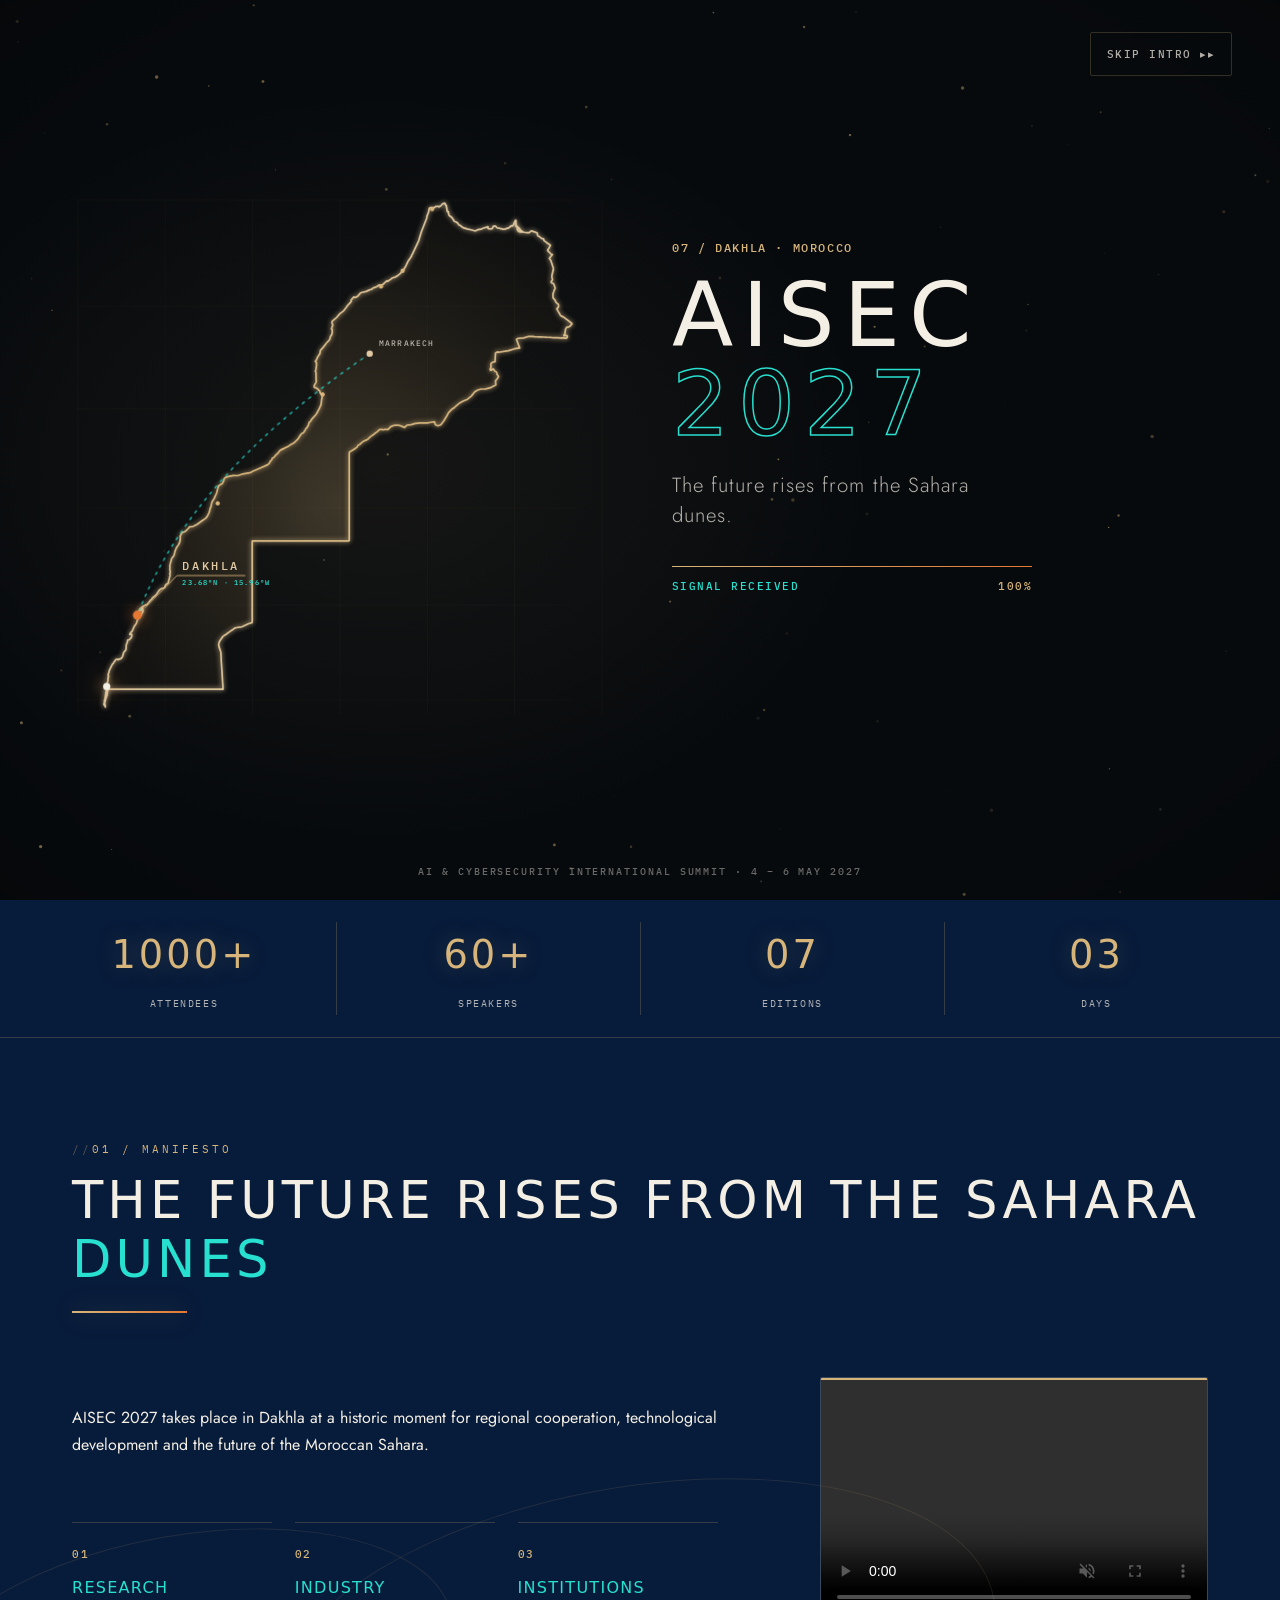
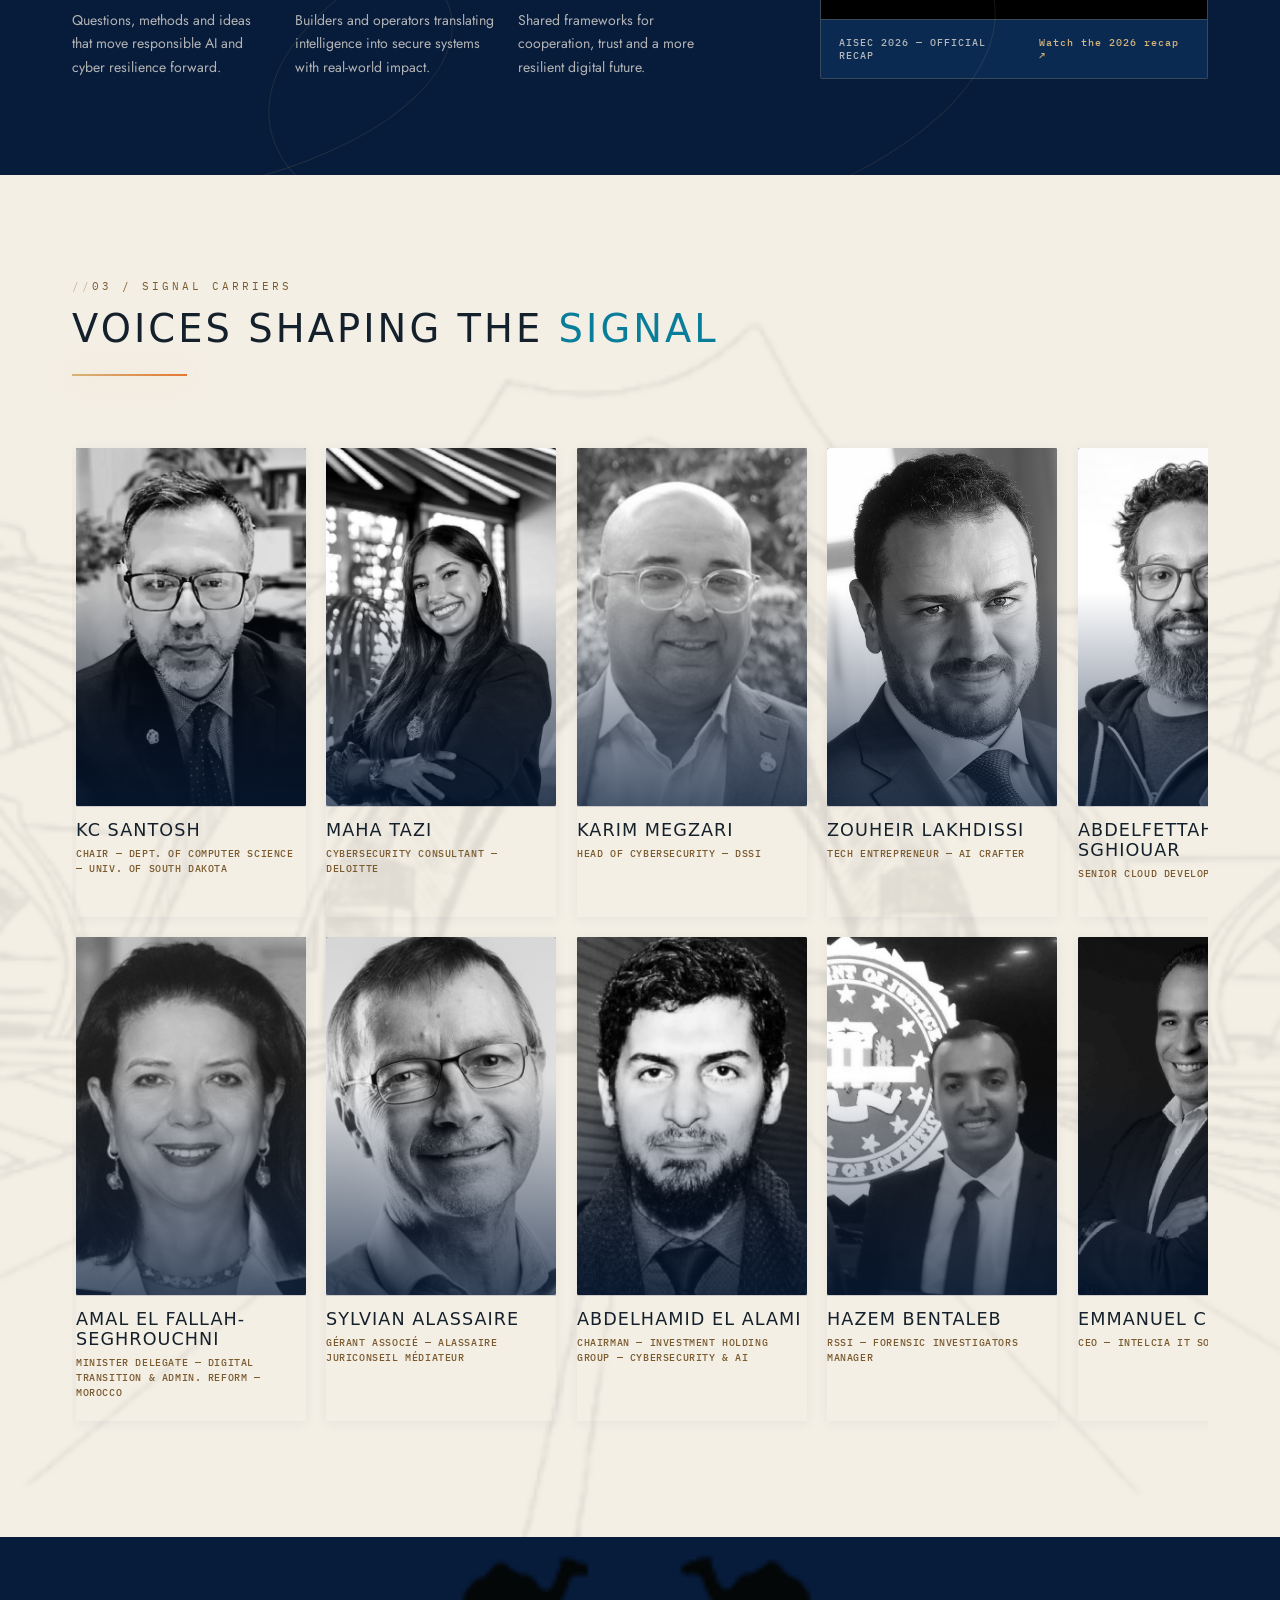
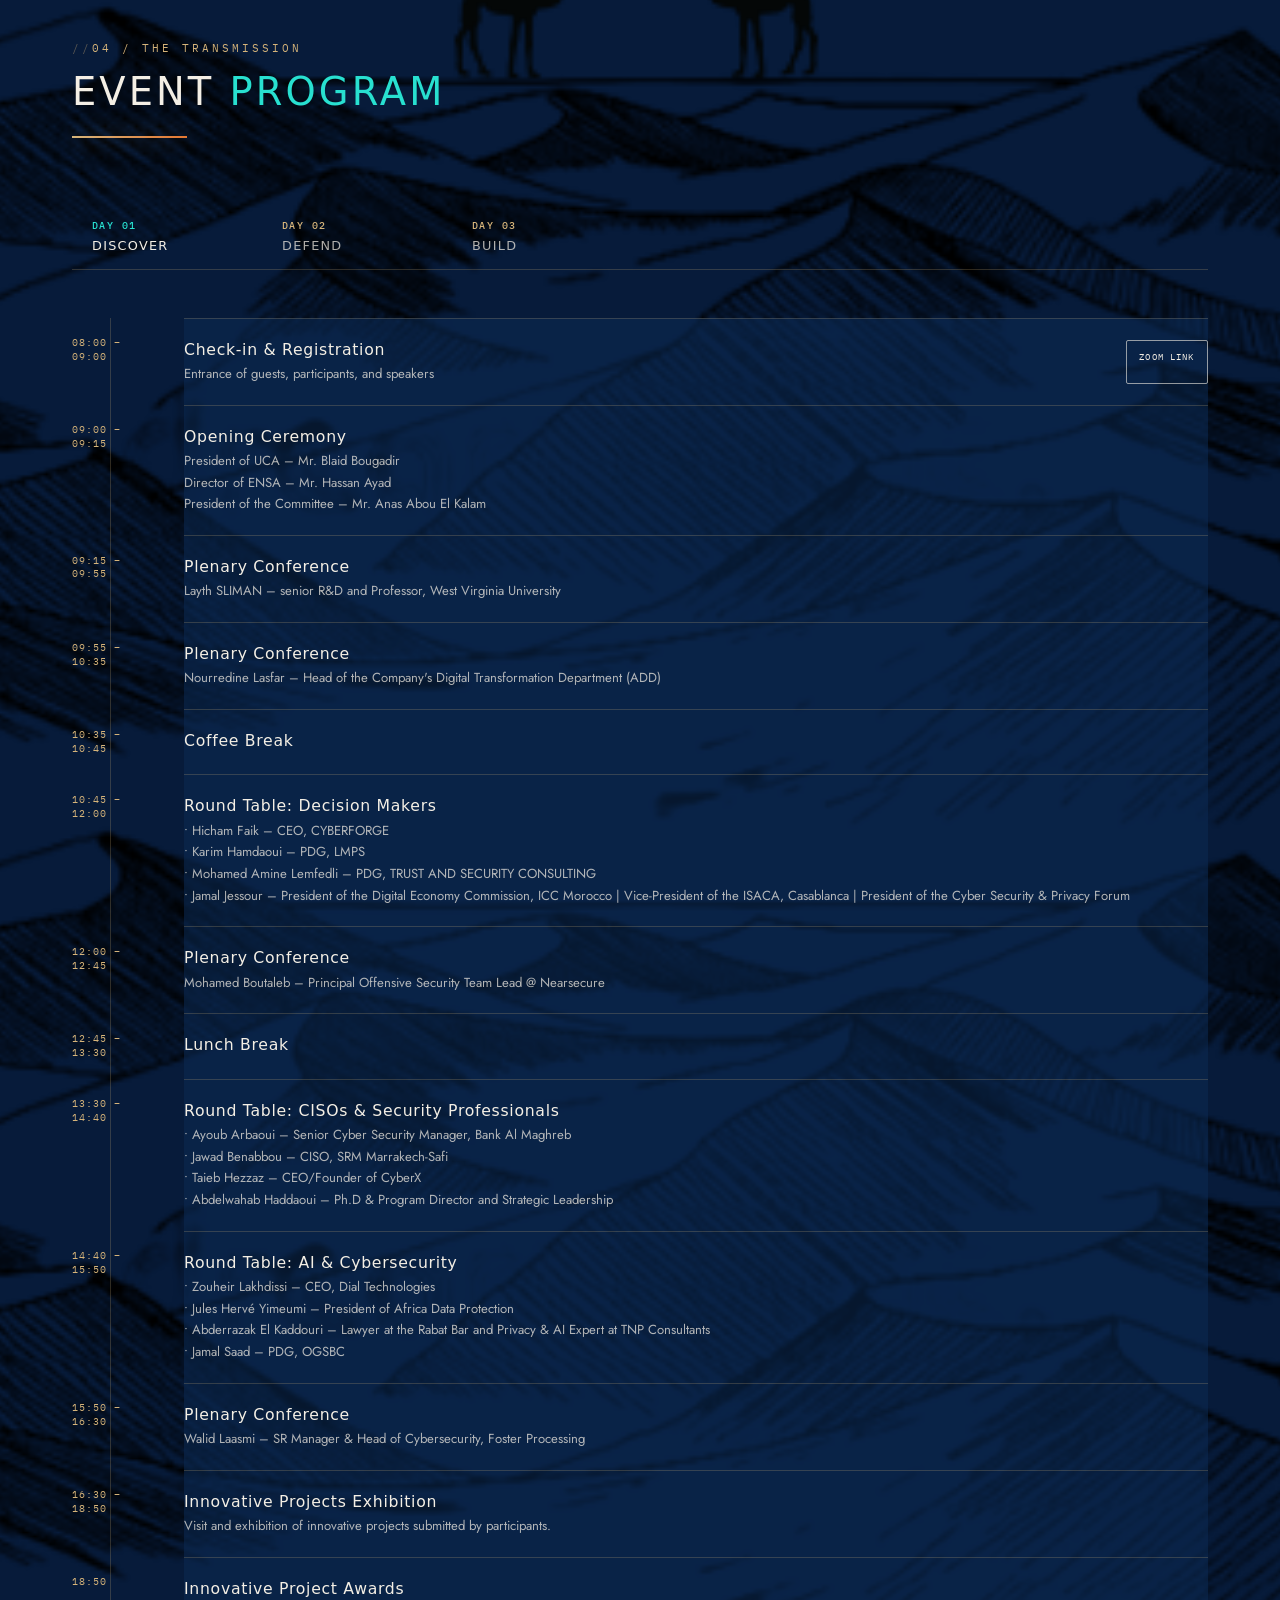
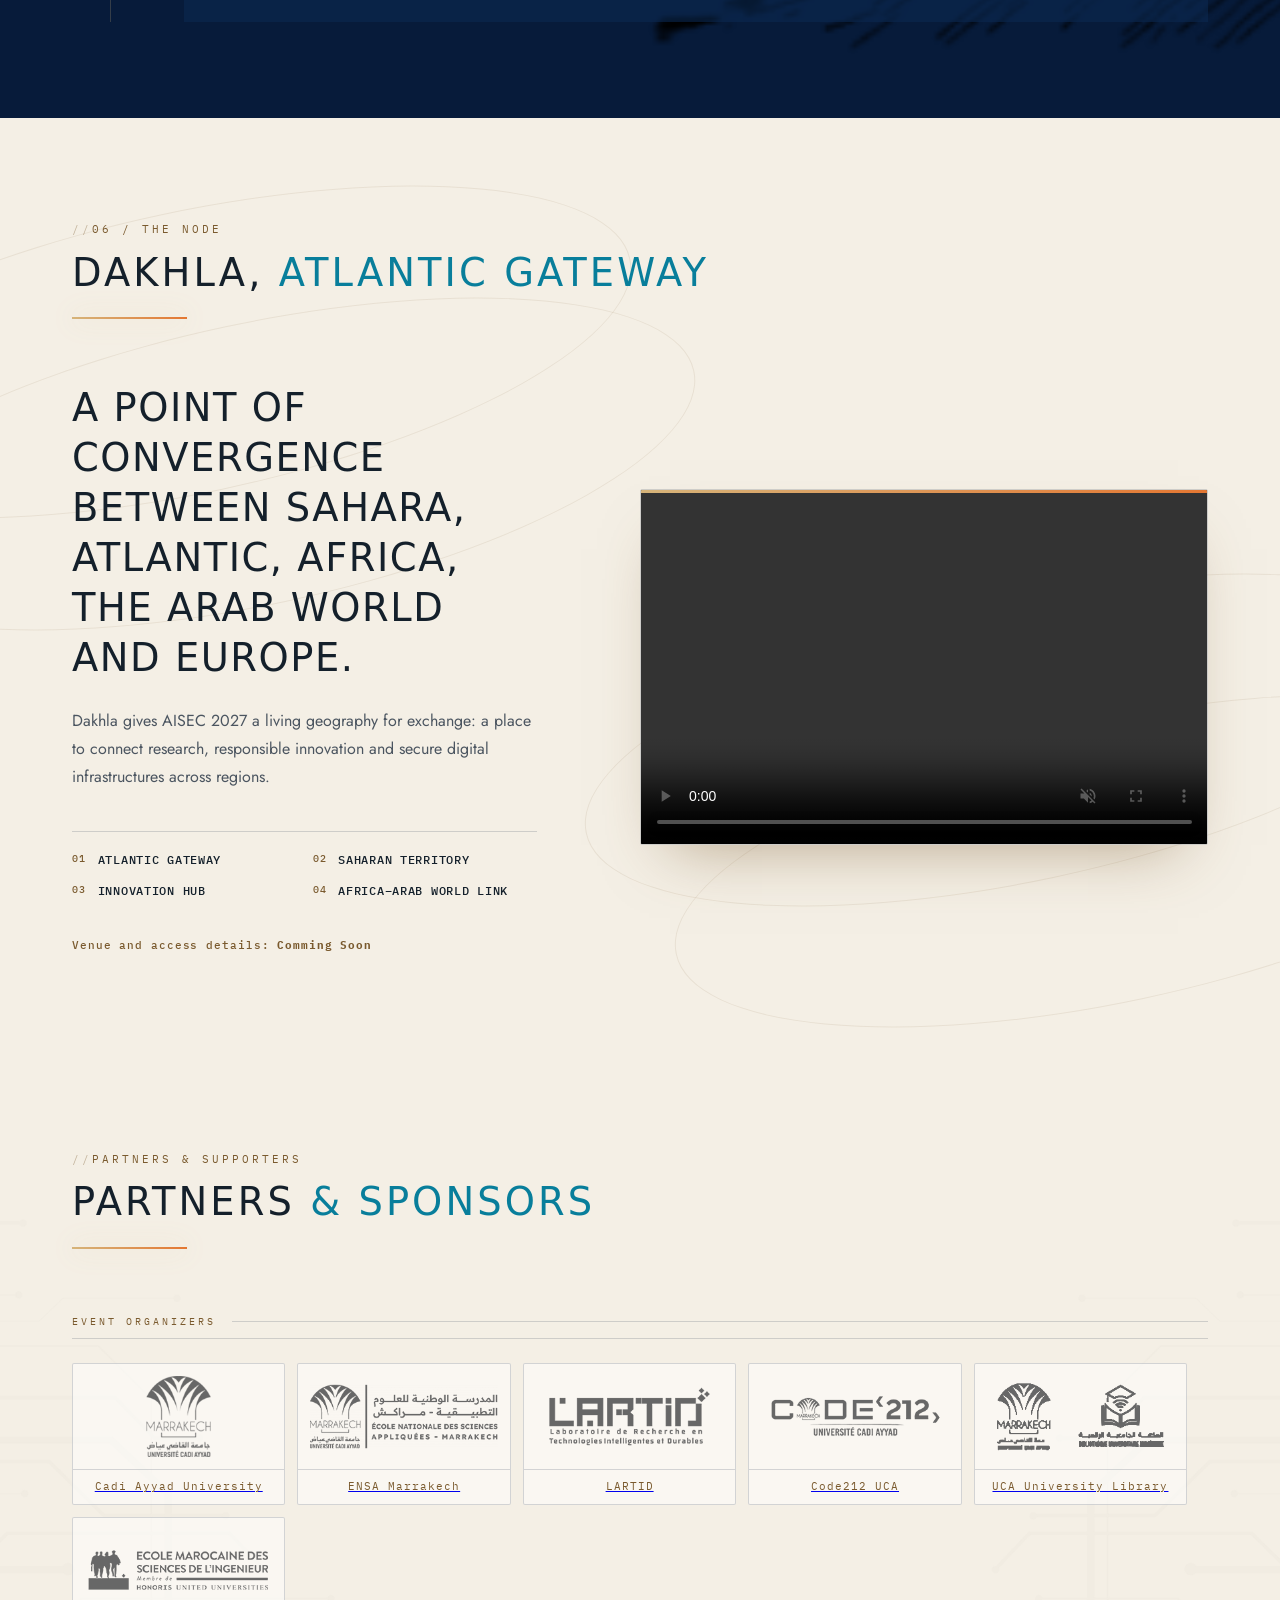
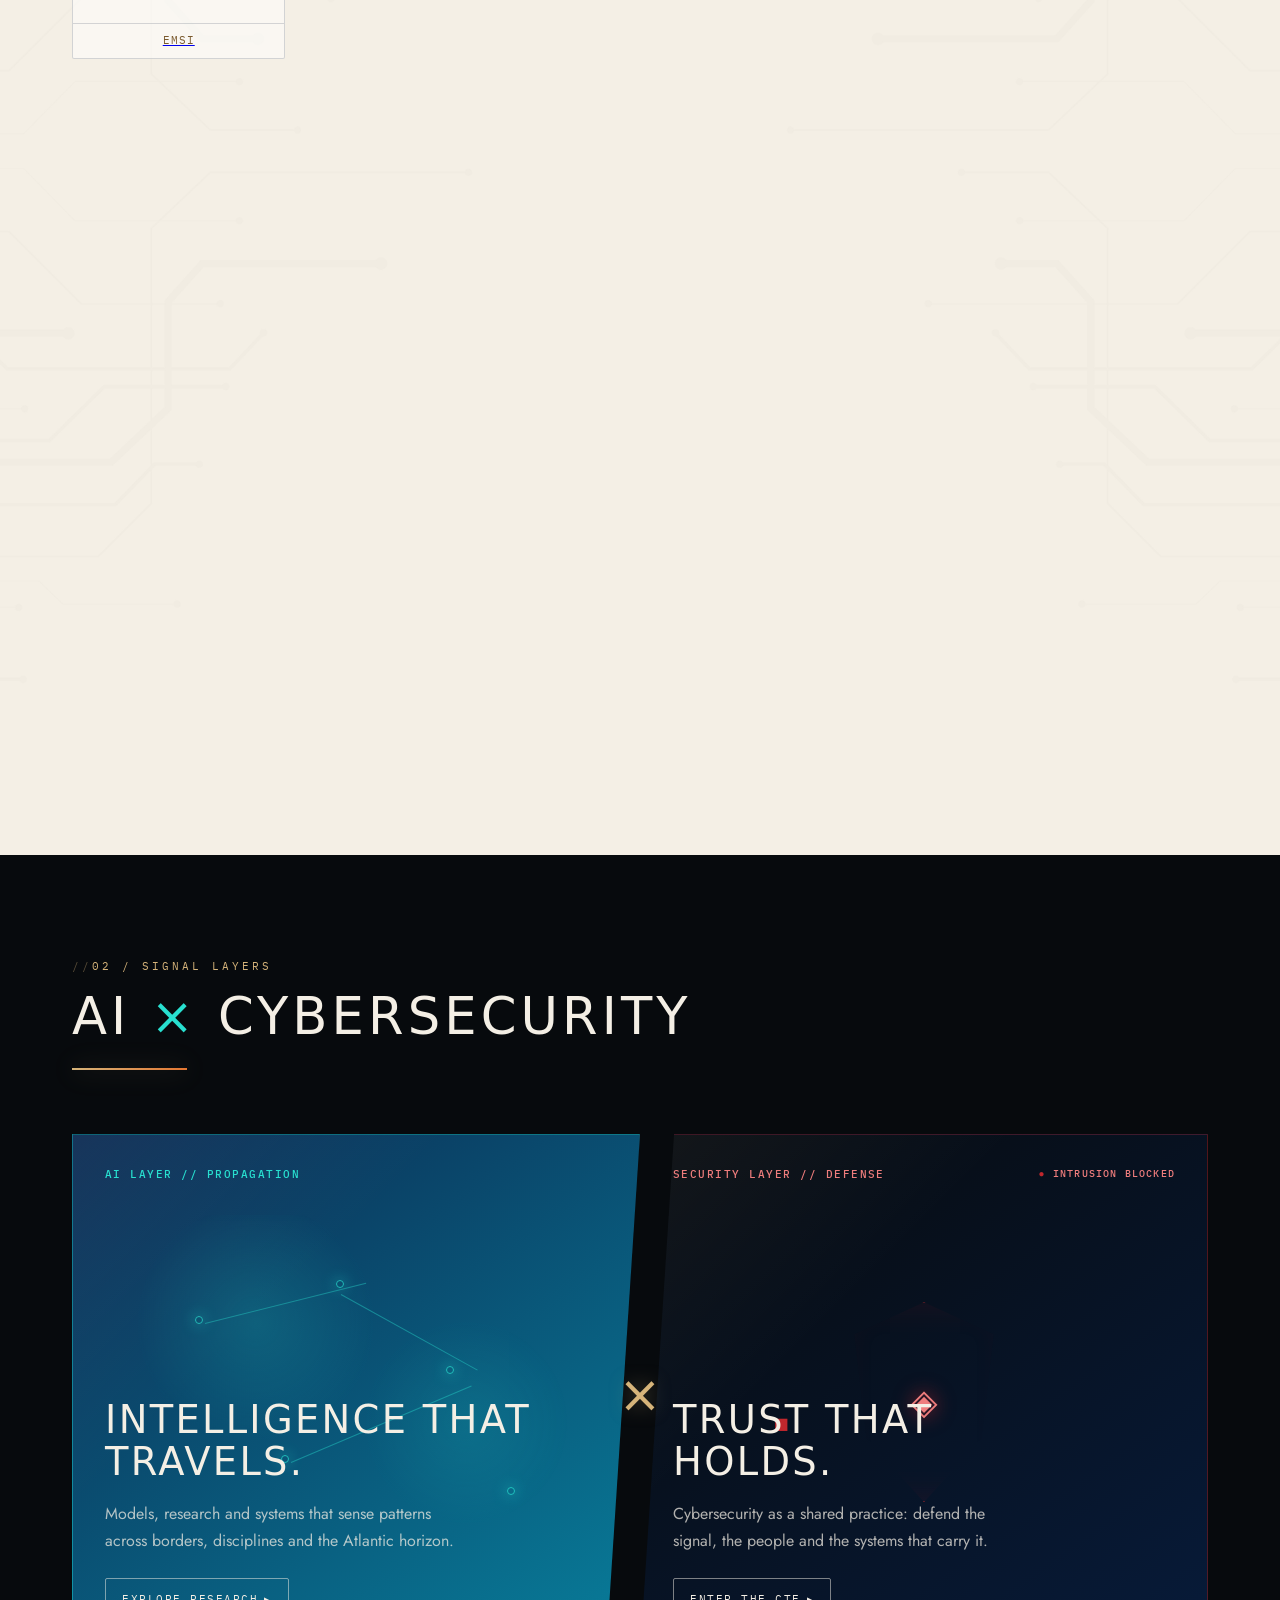
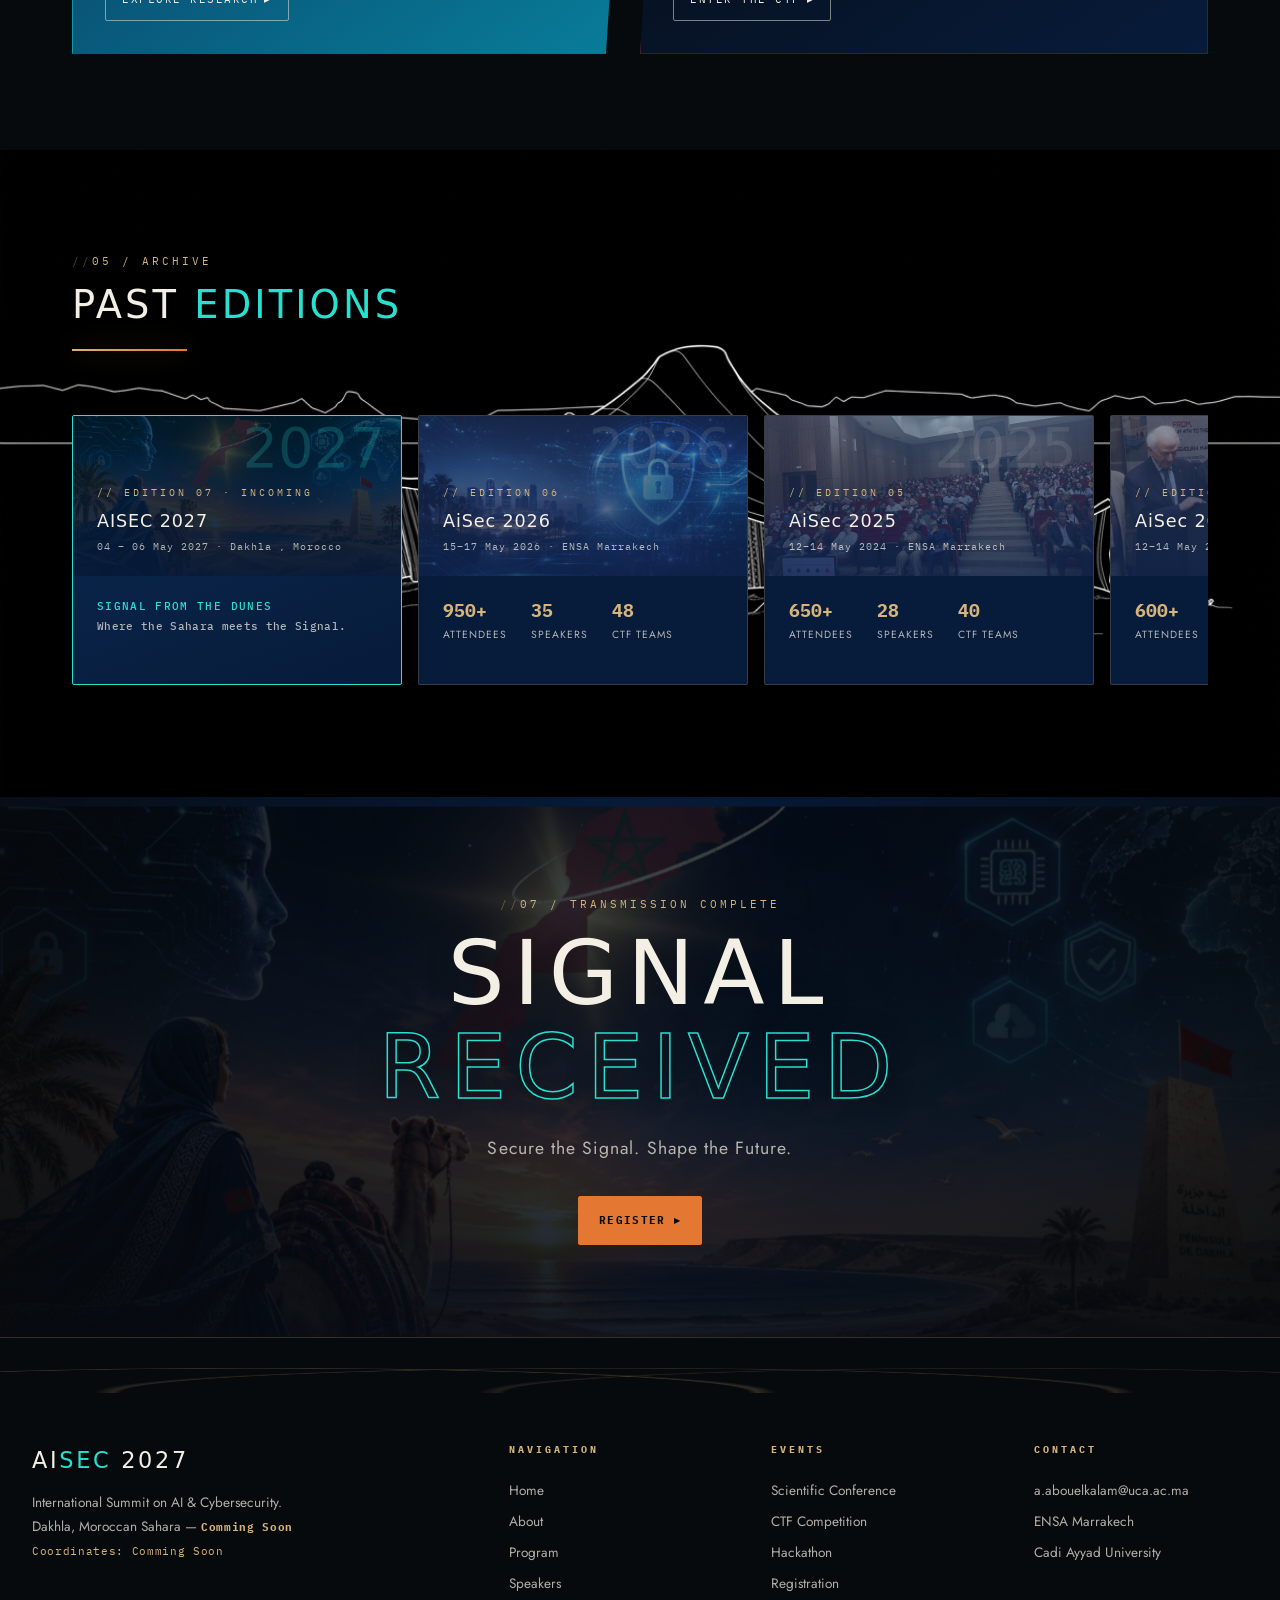
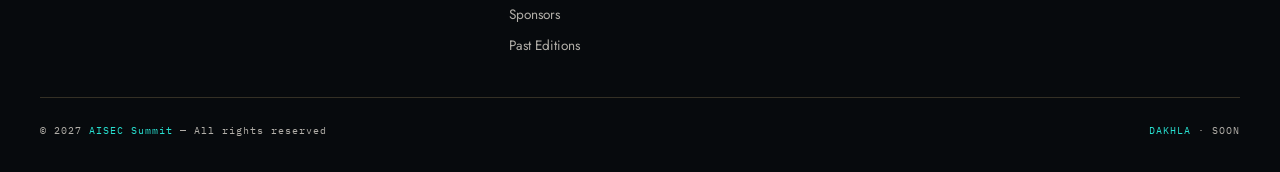
==== commit 1aadb18a: "le titre Dr et modification des plannings" ====
--- a/index.html
+++ b/index.html
@@ -386,6 +386,7 @@
           <div class="timeline-time">10:30 – 12:45</div>
           <div class="timeline-body">
             <h4>Session 1: Intelligent AI Systems, Cybersecurity, and Emerging Technologies</h4>
+            <!--
             <details>
               <summary>View 8 papers</summary>
               <p>
@@ -400,6 +401,7 @@
                 <strong>12:30 – 12:45</strong> – Anass Assouri and Rajae Ziki: "Heterogeneous Multi Agent Ensemble with Dynamic Class Weighting for Multi-class Network Intrusion Detection" (Online)
               </p>
             </details>
+            -->
           </div>
         </div>
 
@@ -425,7 +427,8 @@
         <div class="timeline-item">
           <div class="timeline-time">14:40 – 16:10</div>
           <div class="timeline-body">
-            <h4>Session 2: AI, Cybersecurity, and Intelligent Agent Systems</h4>   
+            <h4>Session 2: AI, Cybersecurity, and Intelligent Agent Systems</h4> 
+            <!--  
             <details>
               <summary>View 6 papers</summary>
               <p>
@@ -437,6 +440,7 @@
                 <strong>15:55 – 16:10</strong> – Blessing Ezeobioha: "Explainable AI for Security Operations: Improving Cyber Threat Intelligence Reporting Across African Organizations" (Online)<br>
               </p>
             </details>
+            -->
           </div>
           <a href="https://zoom.us/j/97434195894?pwd=oSt32jOw7g2rzXIjWjJmvaU0IJkkCd.1" class="btn-outline" target="_blank">
             <i class="lni-link"></i> Zoom Link
@@ -447,6 +451,7 @@
           <div class="timeline-time">14:40 – 16:25</div>
           <div class="timeline-body">
             <h4>Session 3: Data Analytics, Machine Learning, and Intelligent Business Applications</h4>
+            <!--
             <details>
               <summary>View 7 papers</summary>
               <p>
@@ -459,6 +464,7 @@
                 <strong>16:10 – 16:25</strong> – Waqar Javed: "Intra-Swarm Decision Dynamics in Localized AI Agent Simulacra" (Online)
               </p>
             </details>
+            -->
           </div>
           <a href="https://zoom.us/j/98379967268?pwd=BoJoLD6CTfX2WzIluG2GpRzeXgqfBH.1" class="btn-outline" target="_blank">
             <i class="lni-link"></i> Zoom Link
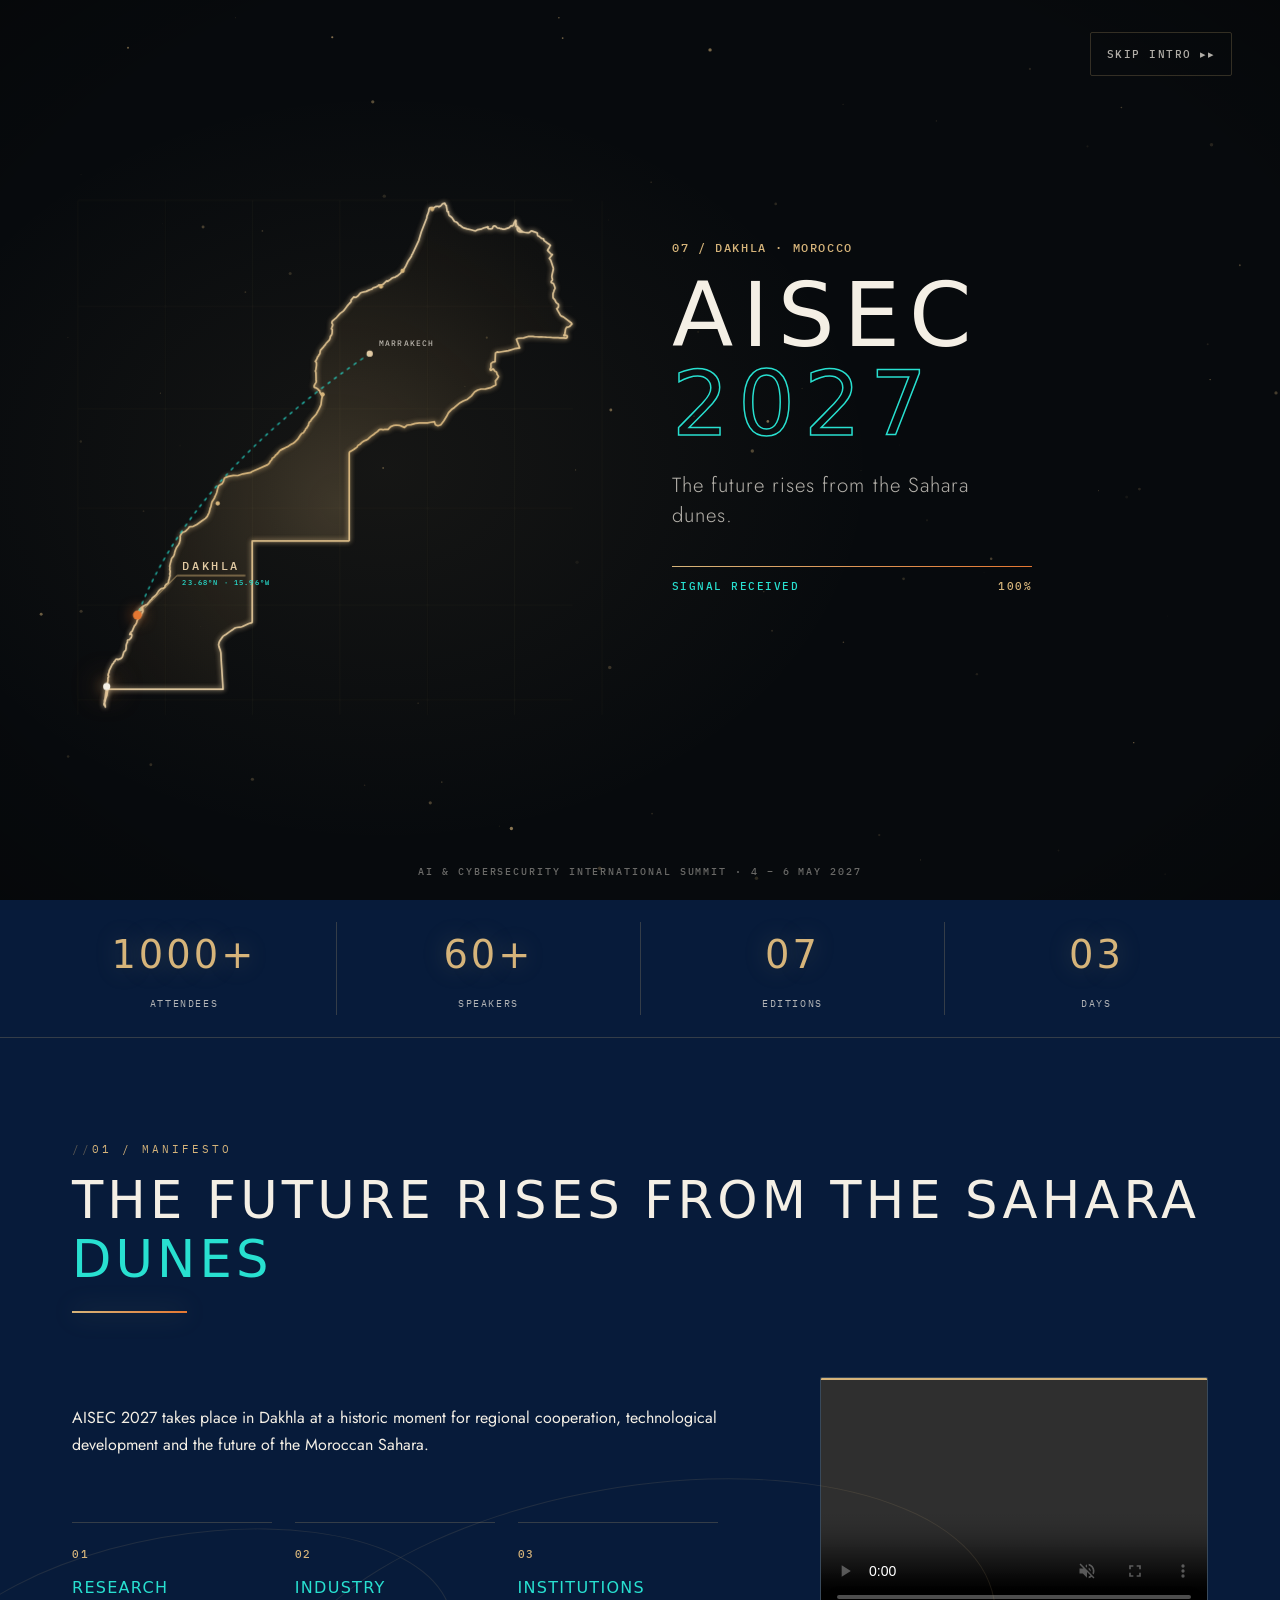
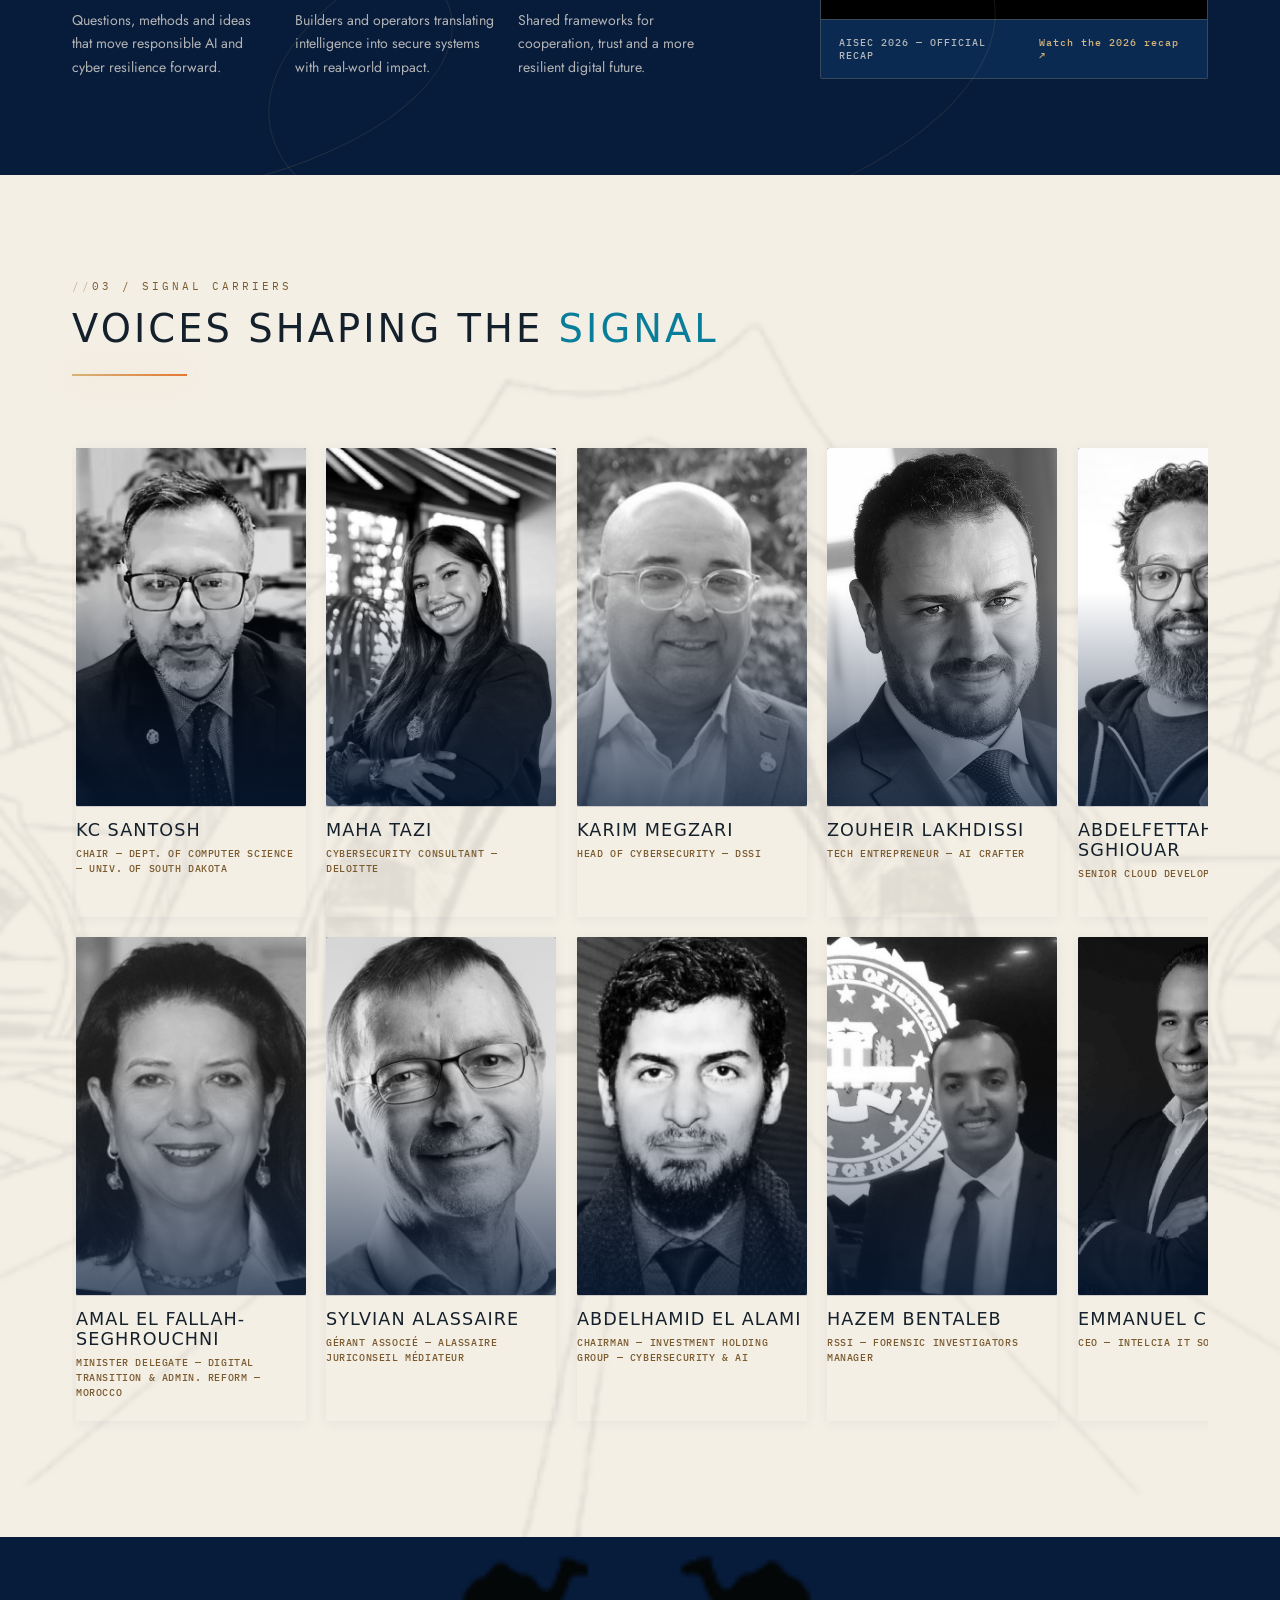
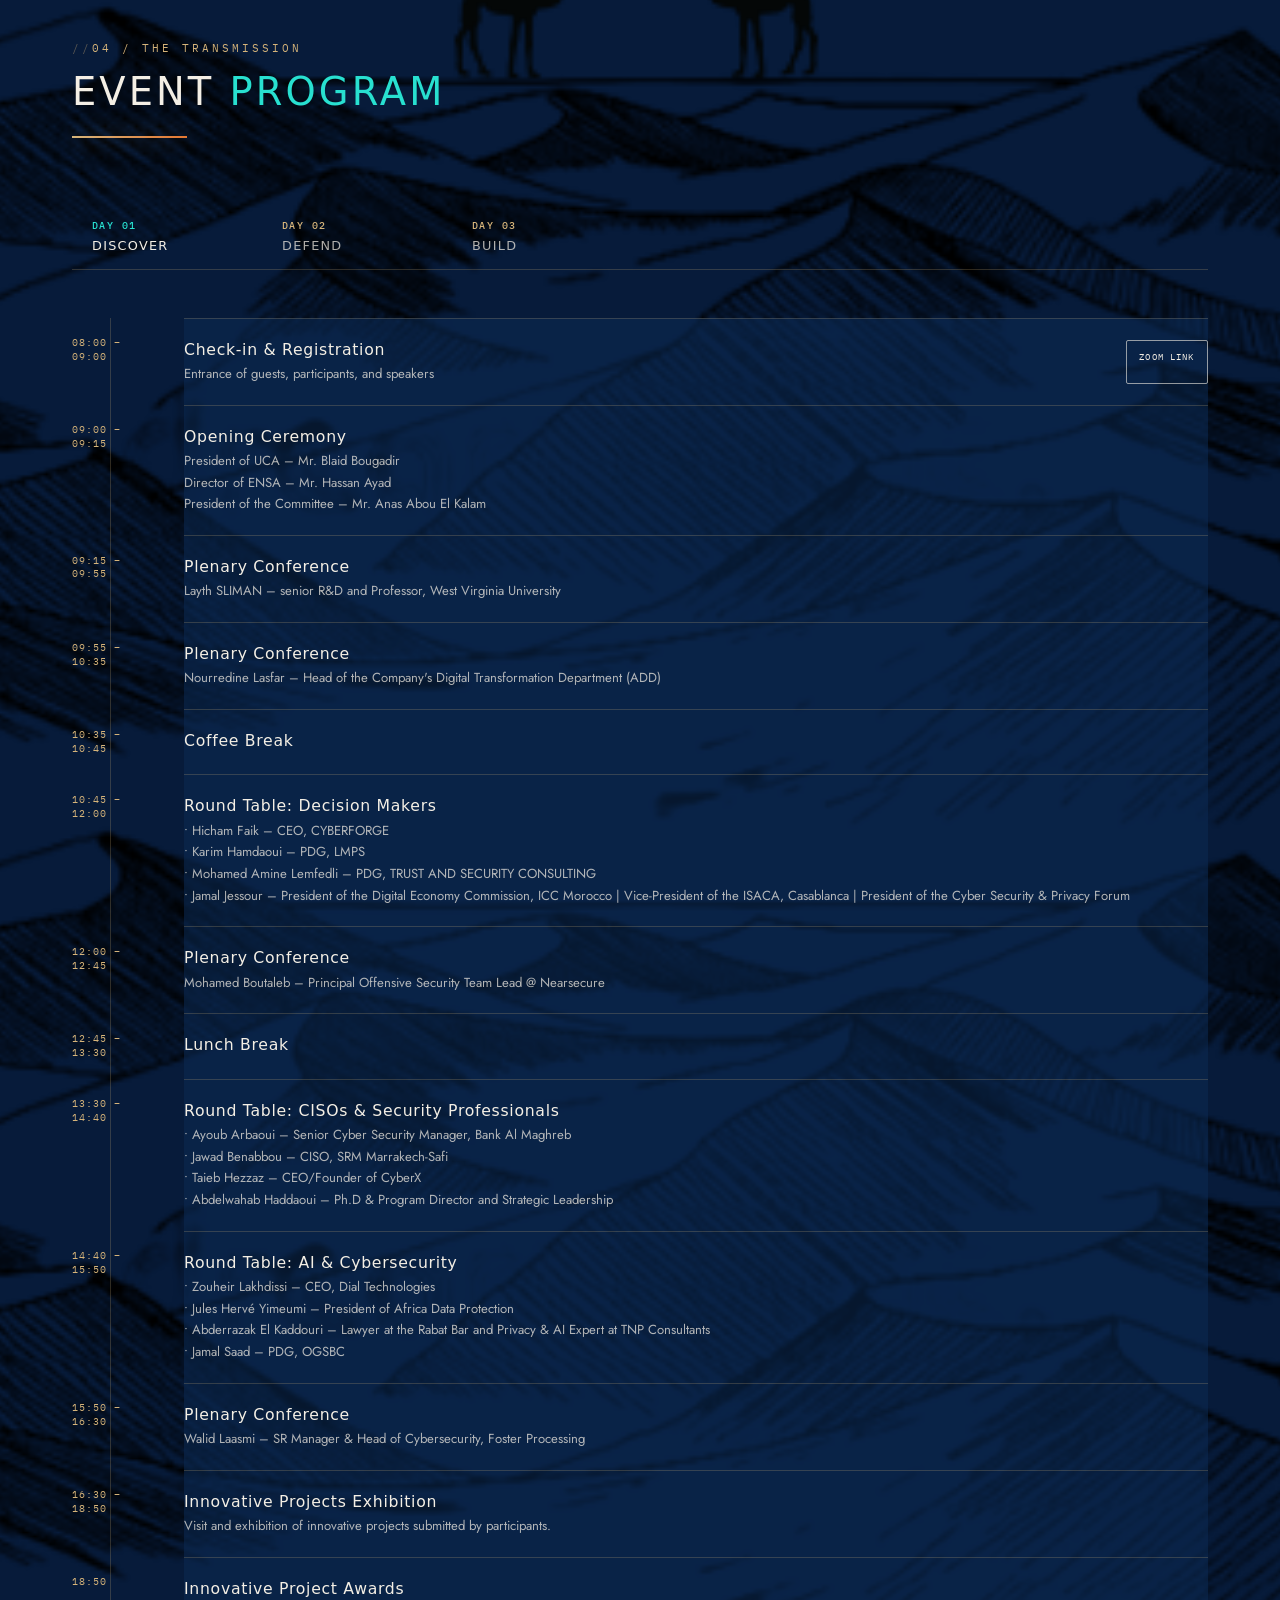
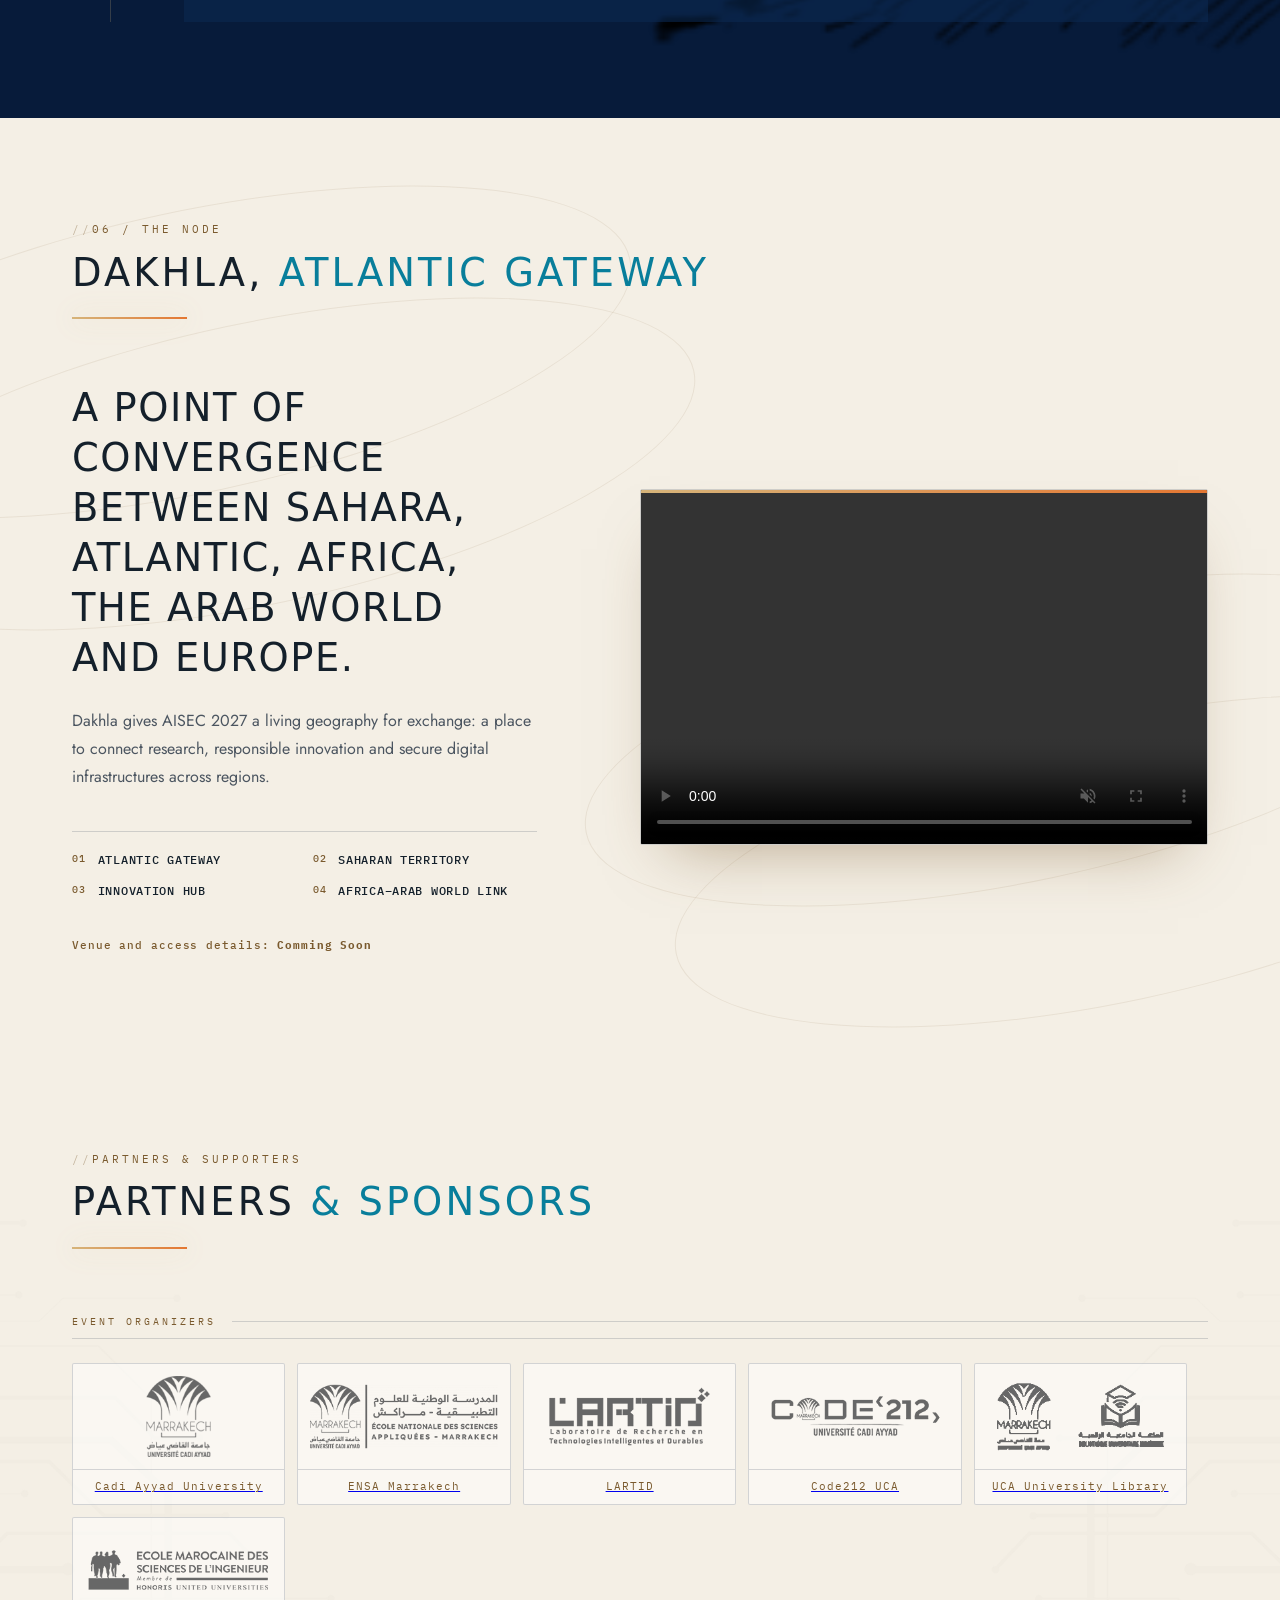
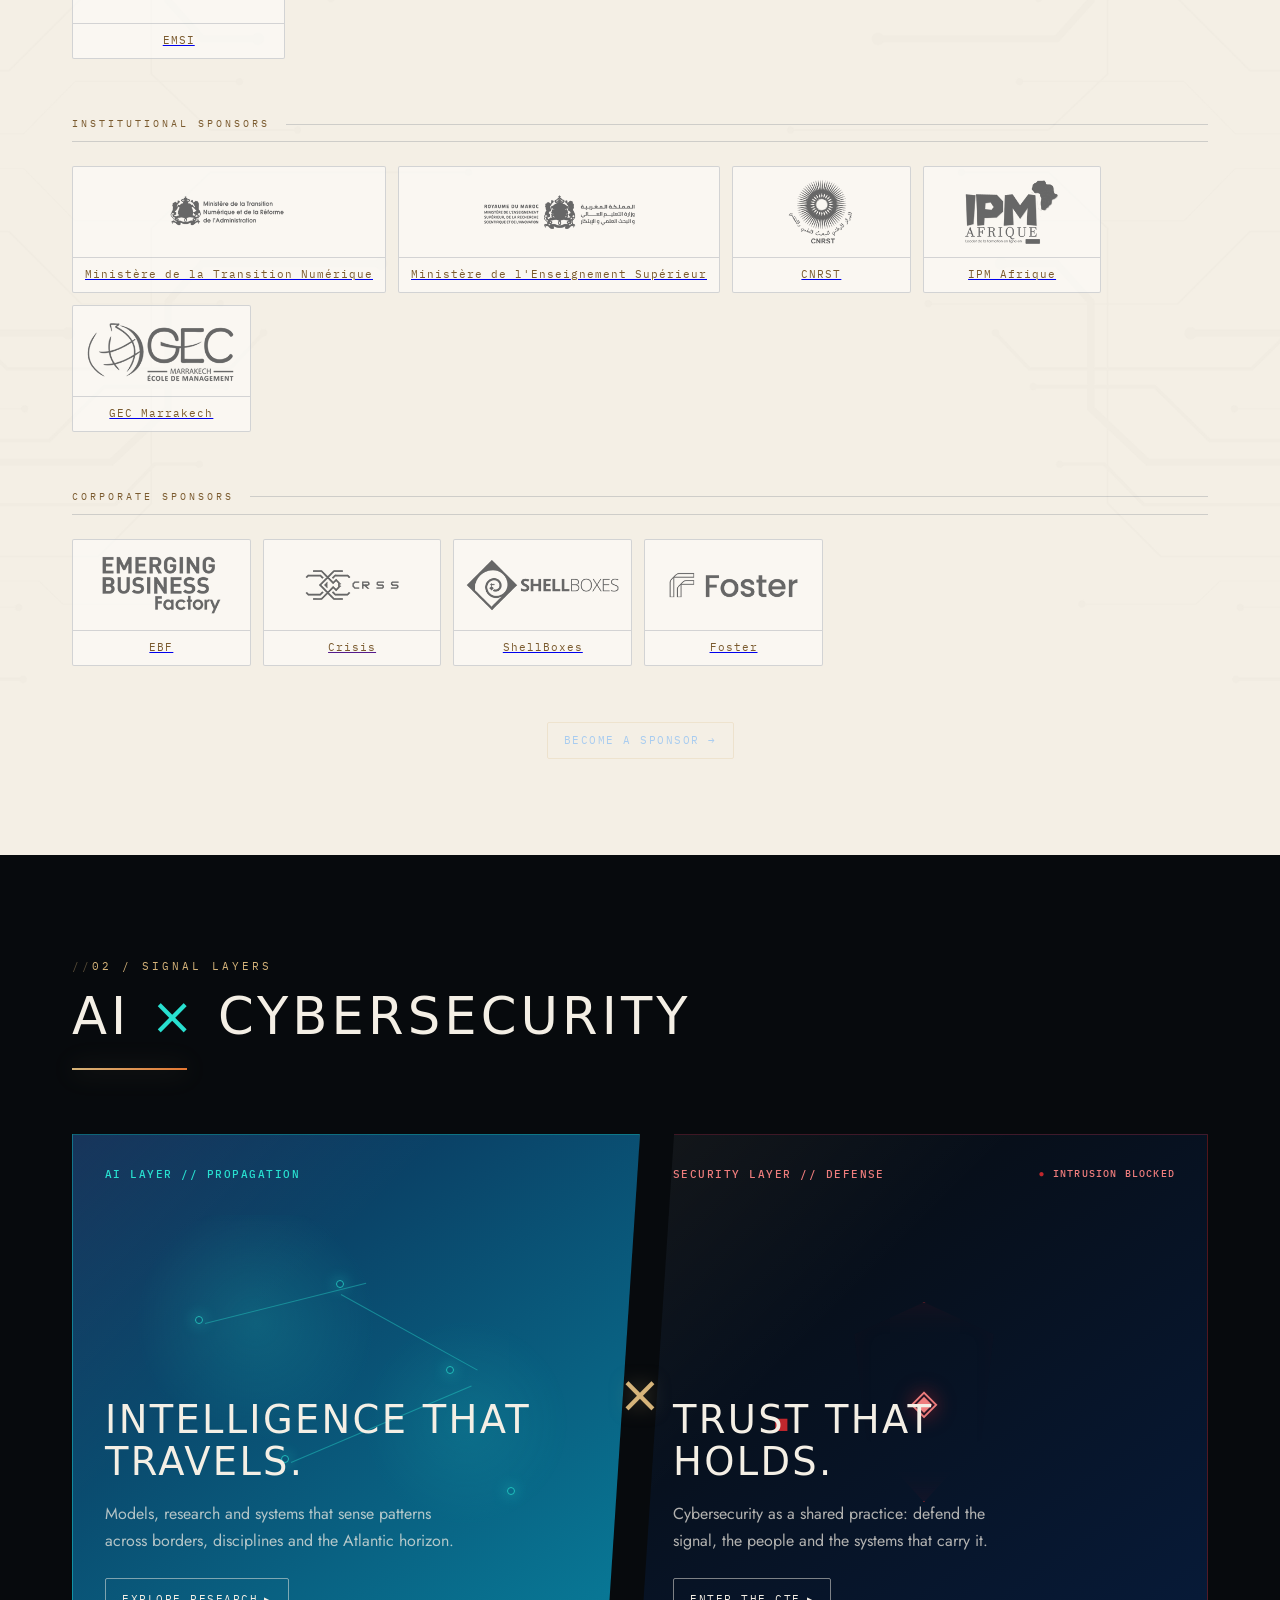
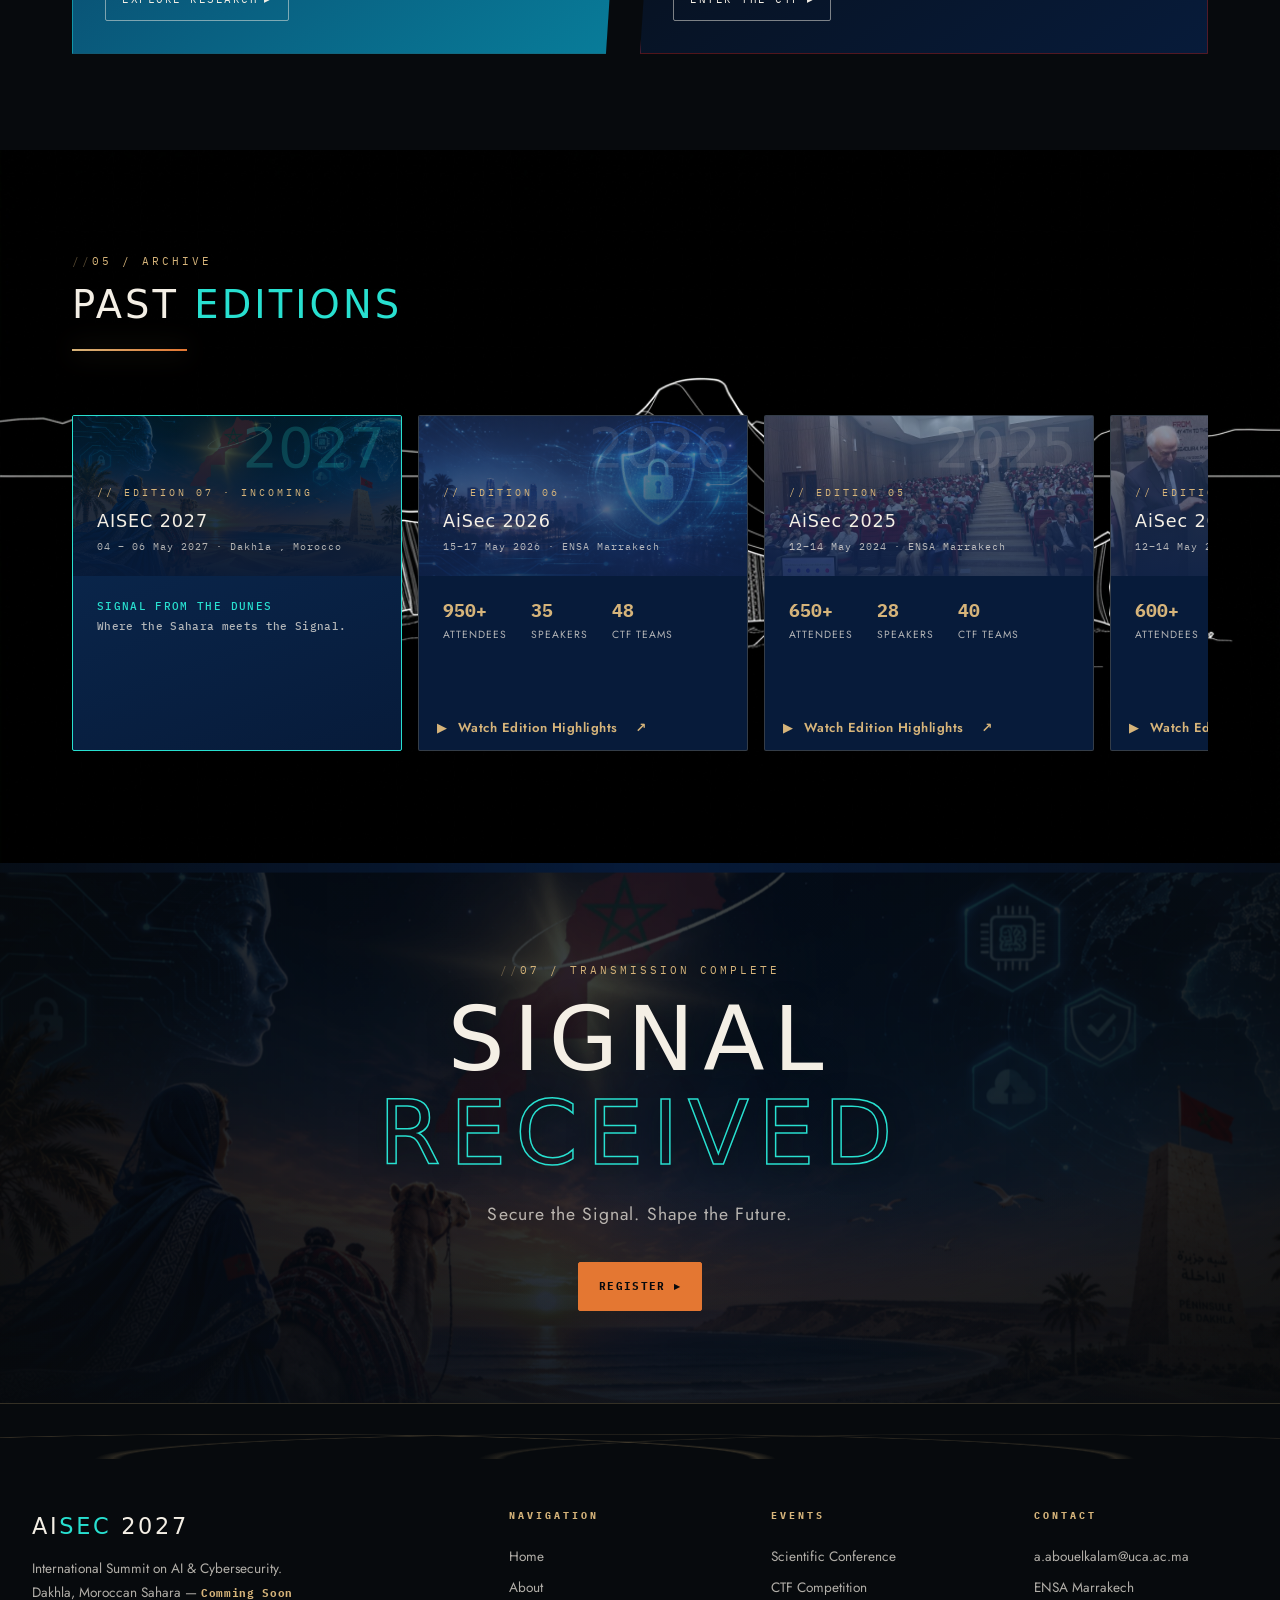
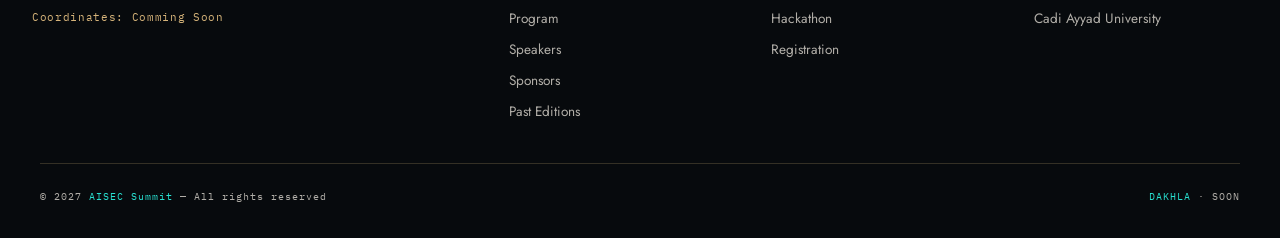
==== commit e14c8196: "Ajout des liens de références pour les éditions AISEC" ====
--- a/index.html
+++ b/index.html
@@ -649,6 +649,7 @@
           <div class="edition-body">
             <div class="edition-stats"><div class="edition-stat"><div class="n">950+</div><div class="l">Attendees</div></div><div class="edition-stat"><div class="n">35</div><div class="l">Speakers</div></div><div class="edition-stat"><div class="n">48</div><div class="l">CTF Teams</div></div></div>
           </div>
+          <a href="https://ensa-marrakech.uca.ma/evenements/aisec-2026-6e-edition-conference-sur-intelligence-artificielle-cybersecurite/" target="_blank" rel="noopener noreferrer" class="edition-video-link"> <span>▶</span> Watch Edition Highlights <span class="video-arrow">↗</span></a>
         </div>
 
         <div class="edition-slide">
@@ -661,6 +662,7 @@
           <div class="edition-body">
             <div class="edition-stats"><div class="edition-stat"><div class="n">650+</div><div class="l">Attendees</div></div><div class="edition-stat"><div class="n">28</div><div class="l">Speakers</div></div><div class="edition-stat"><div class="n">40</div><div class="l">CTF Teams</div></div></div>
           </div>
+          <a href="https://www.youtube.com/watch?v=JtRmPPWpwNY" target="_blank" rel="noopener noreferrer" class="edition-video-link"> <span>▶</span> Watch Edition Highlights <span class="video-arrow">↗</span></a>
         </div>
 
         <div class="edition-slide">
@@ -673,11 +675,12 @@
           <div class="edition-body">
             <div class="edition-stats"><div class="edition-stat"><div class="n">600+</div><div class="l">Attendees</div></div><div class="edition-stat"><div class="n">26</div><div class="l">Speakers</div></div><div class="edition-stat"><div class="n">35</div><div class="l">CTF Teams</div></div></div>
           </div>
+          <a href="https://www.youtube.com/watch?v=MpEH3oiq1-g" target="_blank" rel="noopener noreferrer" class="edition-video-link"> <span>▶</span> Watch Edition Highlights <span class="video-arrow">↗</span></a>
         </div>
 
         <div class="edition-slide">
           <div class="edition-header">
-            <img class="edition-bg-img" src="images/editions/event-3.jpg" alt="AiSec 2023">
+            <img class="edition-bg-img" src="images/editions/2023.png" alt="AiSec 2023">
             <div class="edition-overlay"></div>
             <div class="edition-year">2023</div>
             <div class="edition-header-content"><div class="edition-num">// Edition 03</div><div class="edition-title">AiSec 2023</div><div class="edition-meta">May 2023 &#183; ENSA Marrakech</div></div>
@@ -685,6 +688,7 @@
           <div class="edition-body">
             <div class="edition-stats"><div class="edition-stat"><div class="n">500+</div><div class="l">Attendees</div></div><div class="edition-stat"><div class="n">22</div><div class="l">Speakers</div></div><div class="edition-stat"><div class="n">30</div><div class="l">CTF Teams</div></div></div>
           </div>
+          <a href="https://www.youtube.com/watch?v=XswRb2SDlJY" target="_blank" rel="noopener noreferrer" class="edition-video-link"> <span>▶</span> Watch Edition Highlights <span class="video-arrow">↗</span></a>
         </div>
 
         <div class="edition-slide">
@@ -697,6 +701,7 @@
           <div class="edition-body">
             <div class="edition-stats"><div class="edition-stat"><div class="n">380+</div><div class="l">Attendees</div></div><div class="edition-stat"><div class="n">18</div><div class="l">Speakers</div></div><div class="edition-stat"><div class="n">20</div><div class="l">CTF Teams</div></div></div>
           </div>
+          <a href="https://www.youtube.com/watch?v=Jptn0QfXhfo" target="_blank" rel="noopener noreferrer" class="edition-video-link"> <span>▶</span> Watch Edition Highlights <span class="video-arrow">↗</span></a>
         </div>
 
         <div class="edition-slide">
--- a/style.css
+++ b/style.css
@@ -682,6 +682,30 @@
 .slider-dots{display:flex;gap:.4rem}
 .slider-dot{width:6px;height:6px;border-radius:50%;background:var(--border-dark);transition:all .2s;cursor:pointer}
 .slider-dot.active{background:#e8f1fc;width:20px;border-radius:3px}
+
+.edition-video-link {
+  display: inline-flex;
+  align-items: center;
+  gap: 10px;
+  margin-top: 22px;
+  padding: 11px 18px;
+  border: 1px solid var(--accent);
+  color: #D6B47A;
+  text-decoration: none;
+  font-size: 13px;
+  font-weight: 600;
+  letter-spacing: 0.5px;
+  transition: all 0.3s ease;
+}
+
+.edition-video-link:hover {
+  background: var(--accent);
+  color: #fff;
+}
+
+.edition-video-link .video-arrow {
+  margin-left: 8px;
+}
 
 /* FOOTER */
 footer{background:var(--bg2);border-top:1px solid var(--border-dark);padding:3rem 2rem 2rem;position:relative;z-index:1}
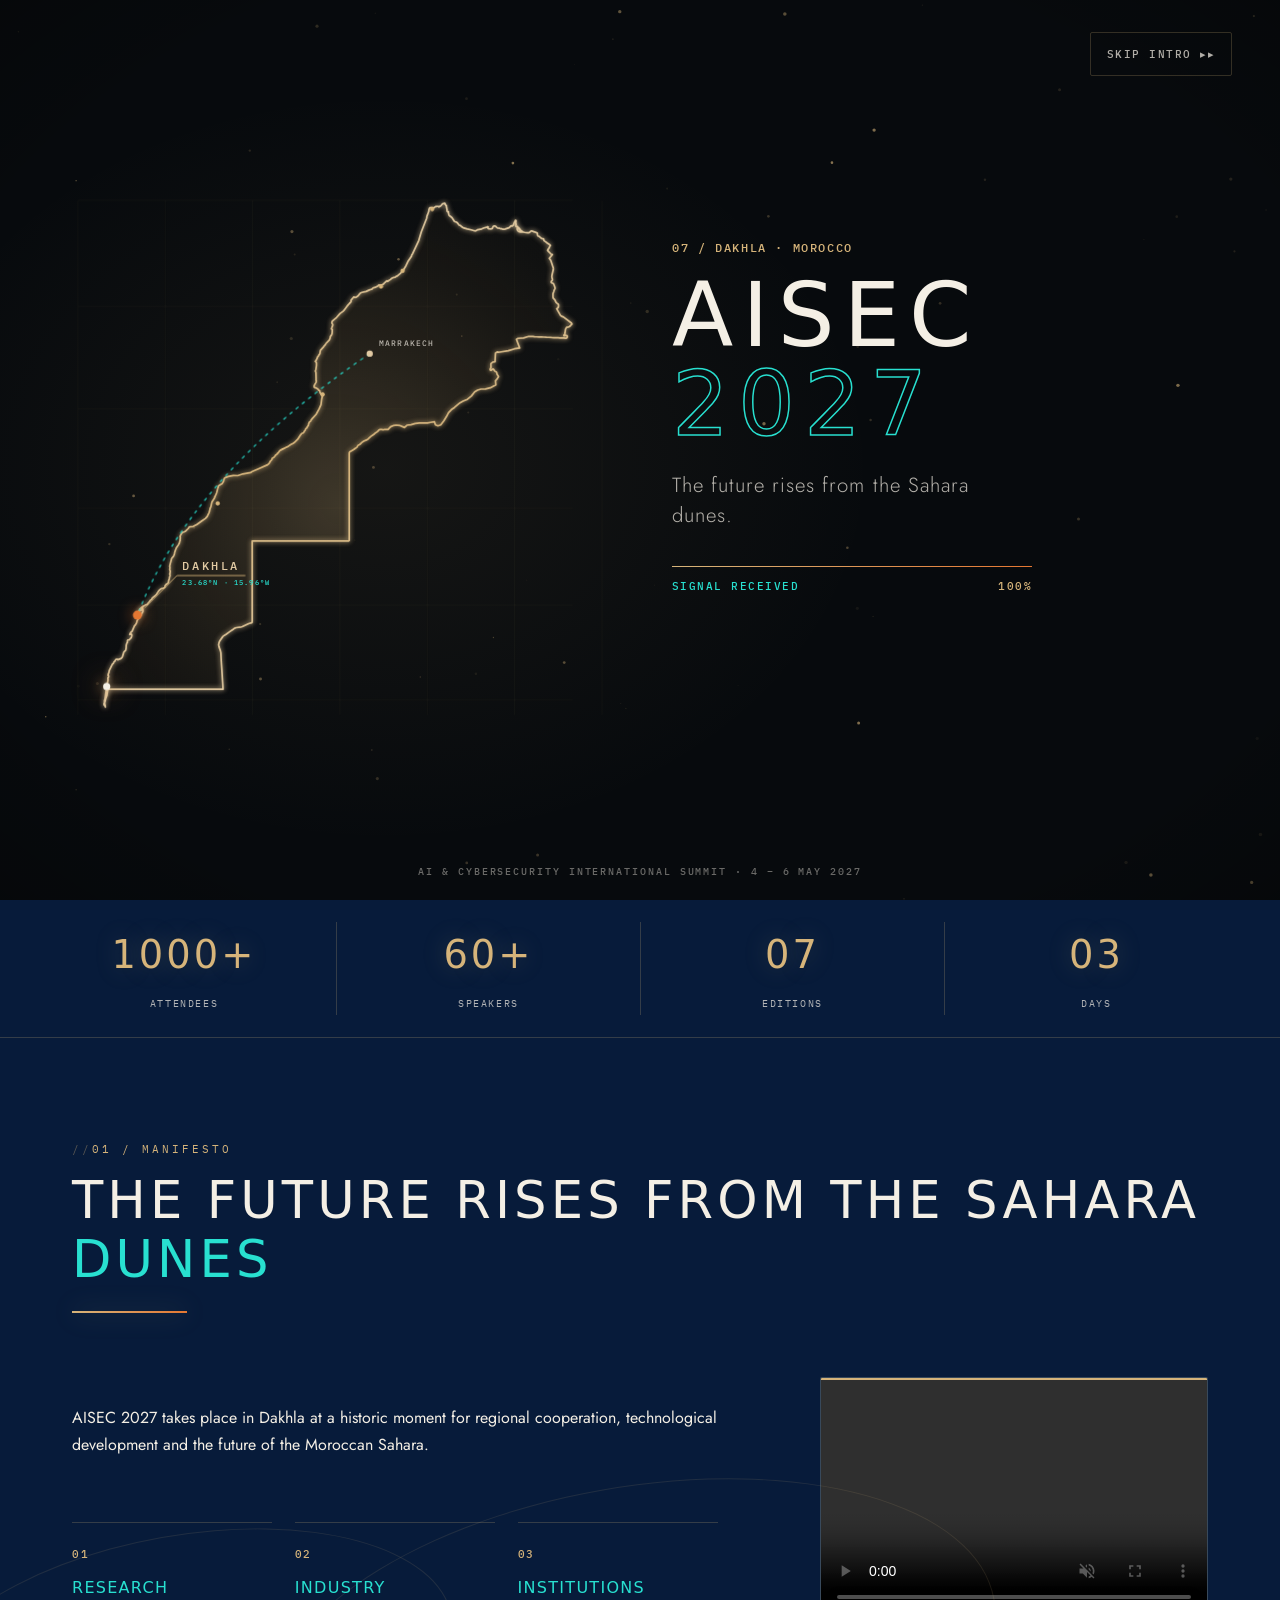
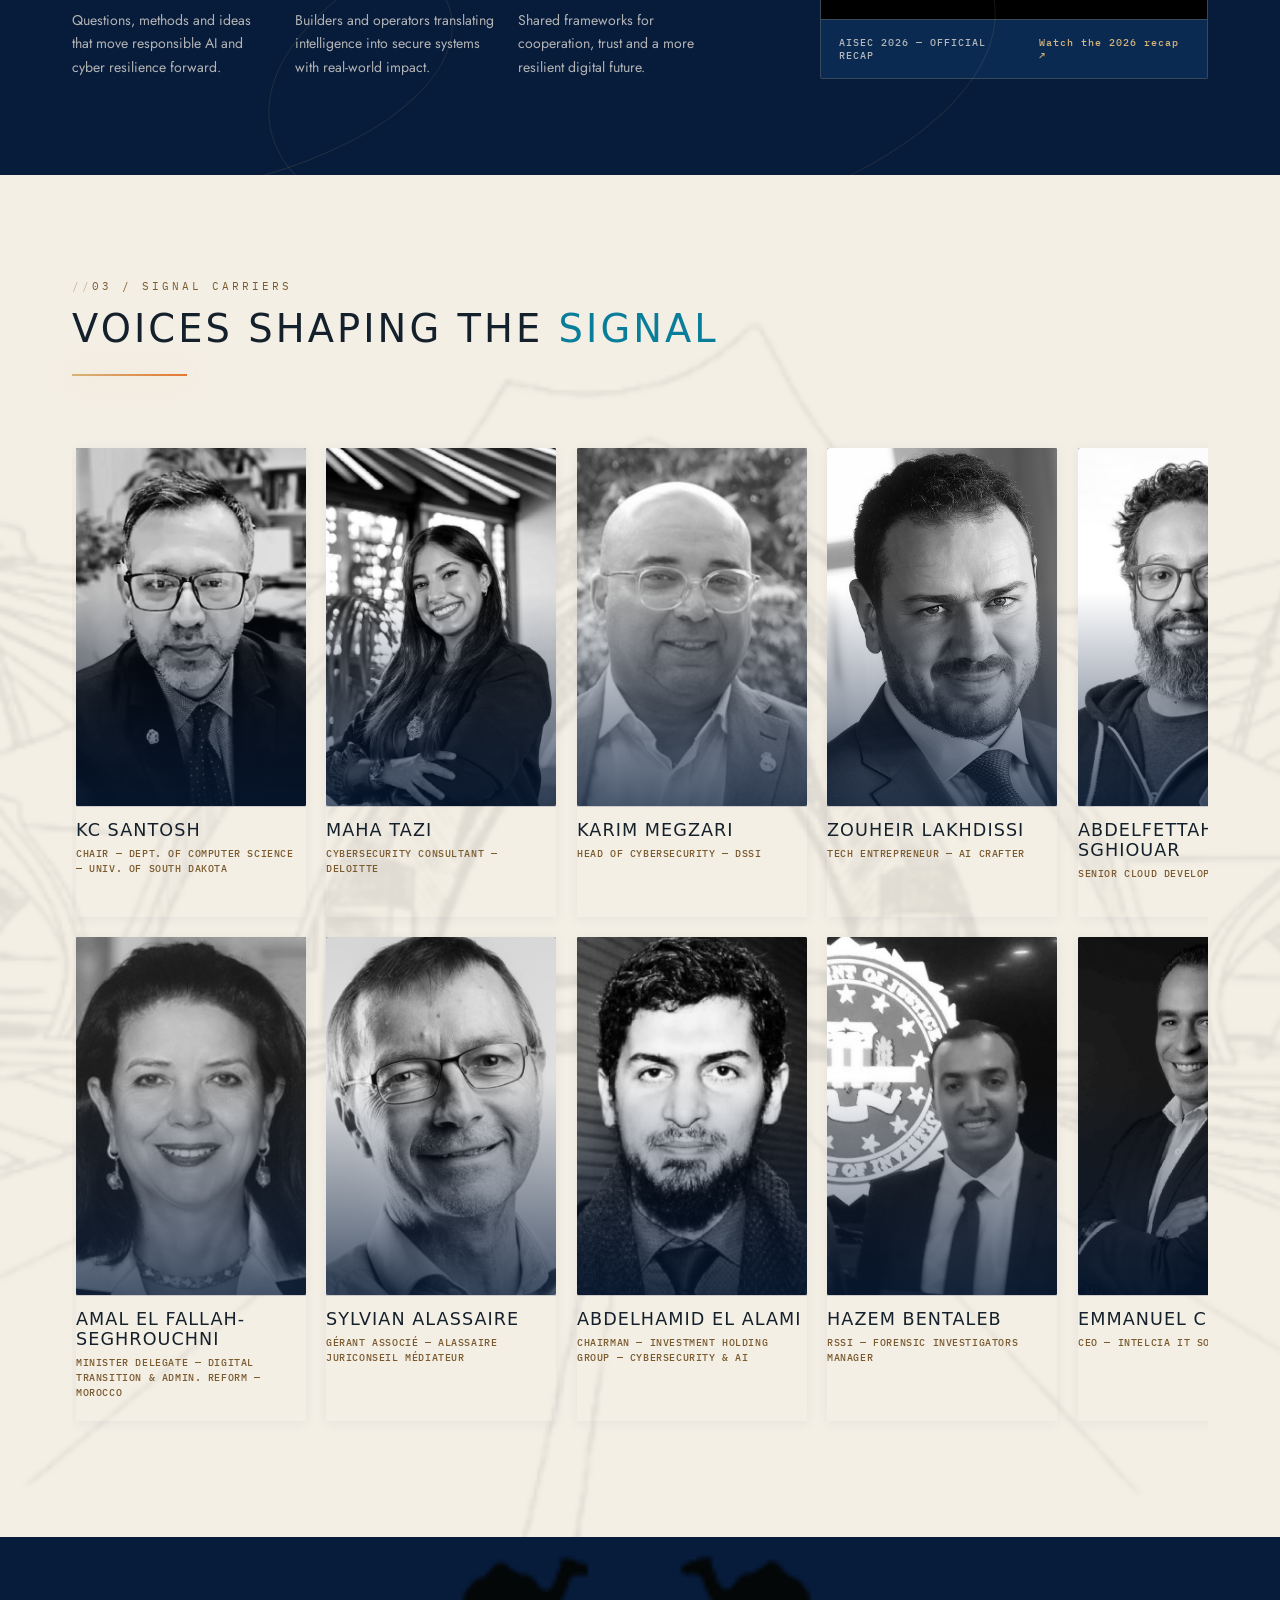
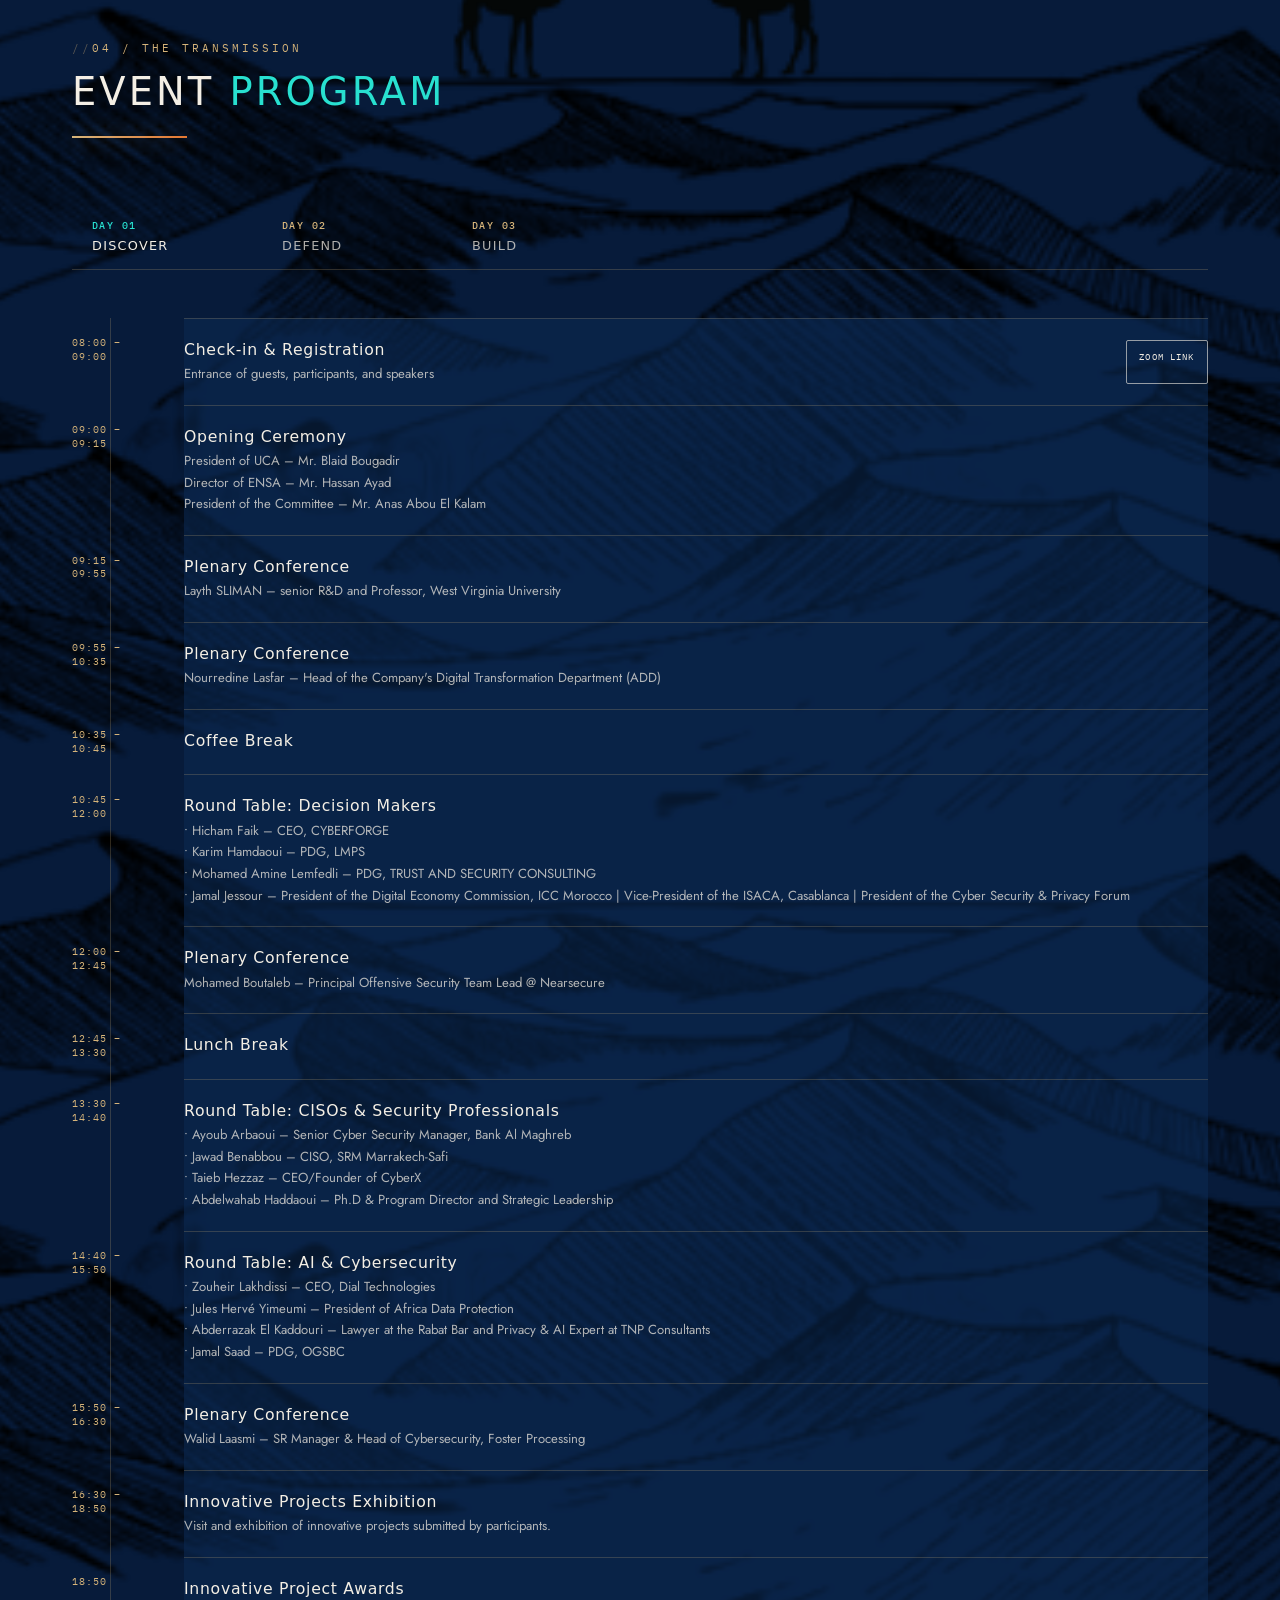
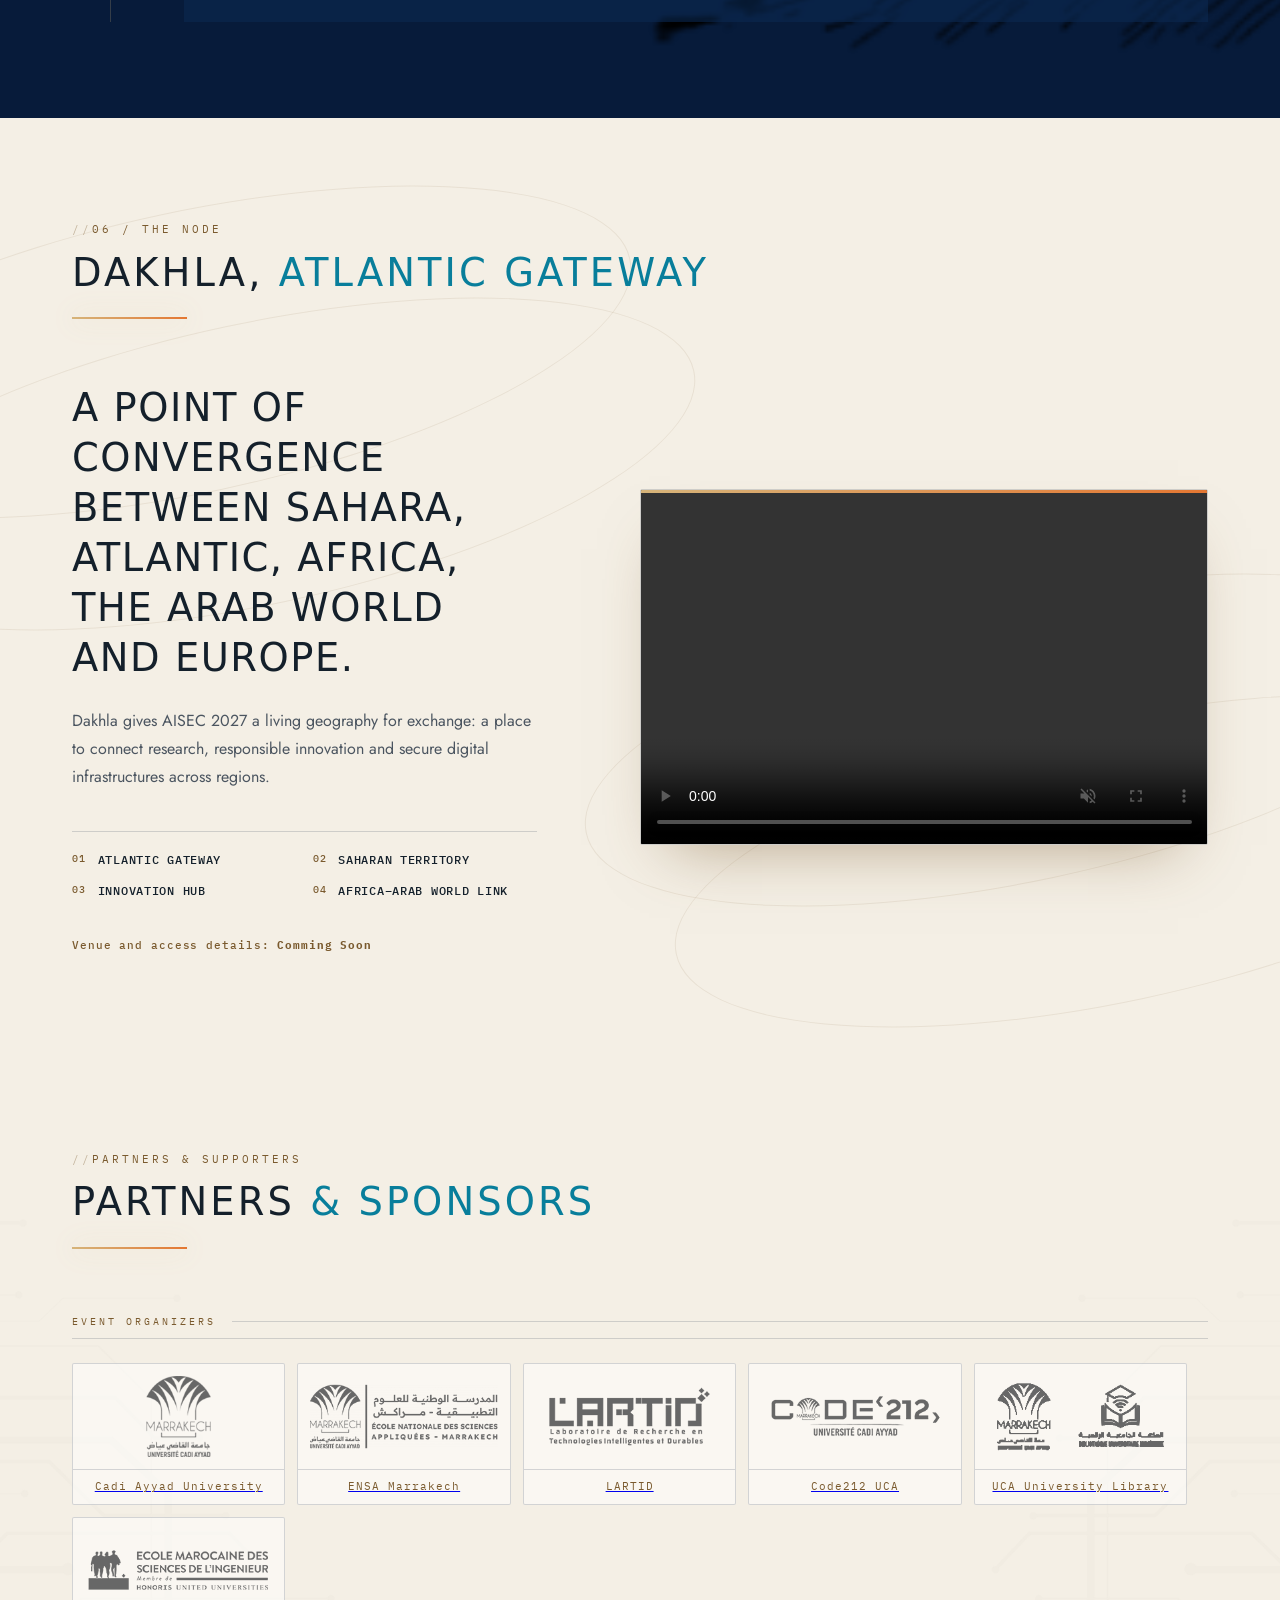
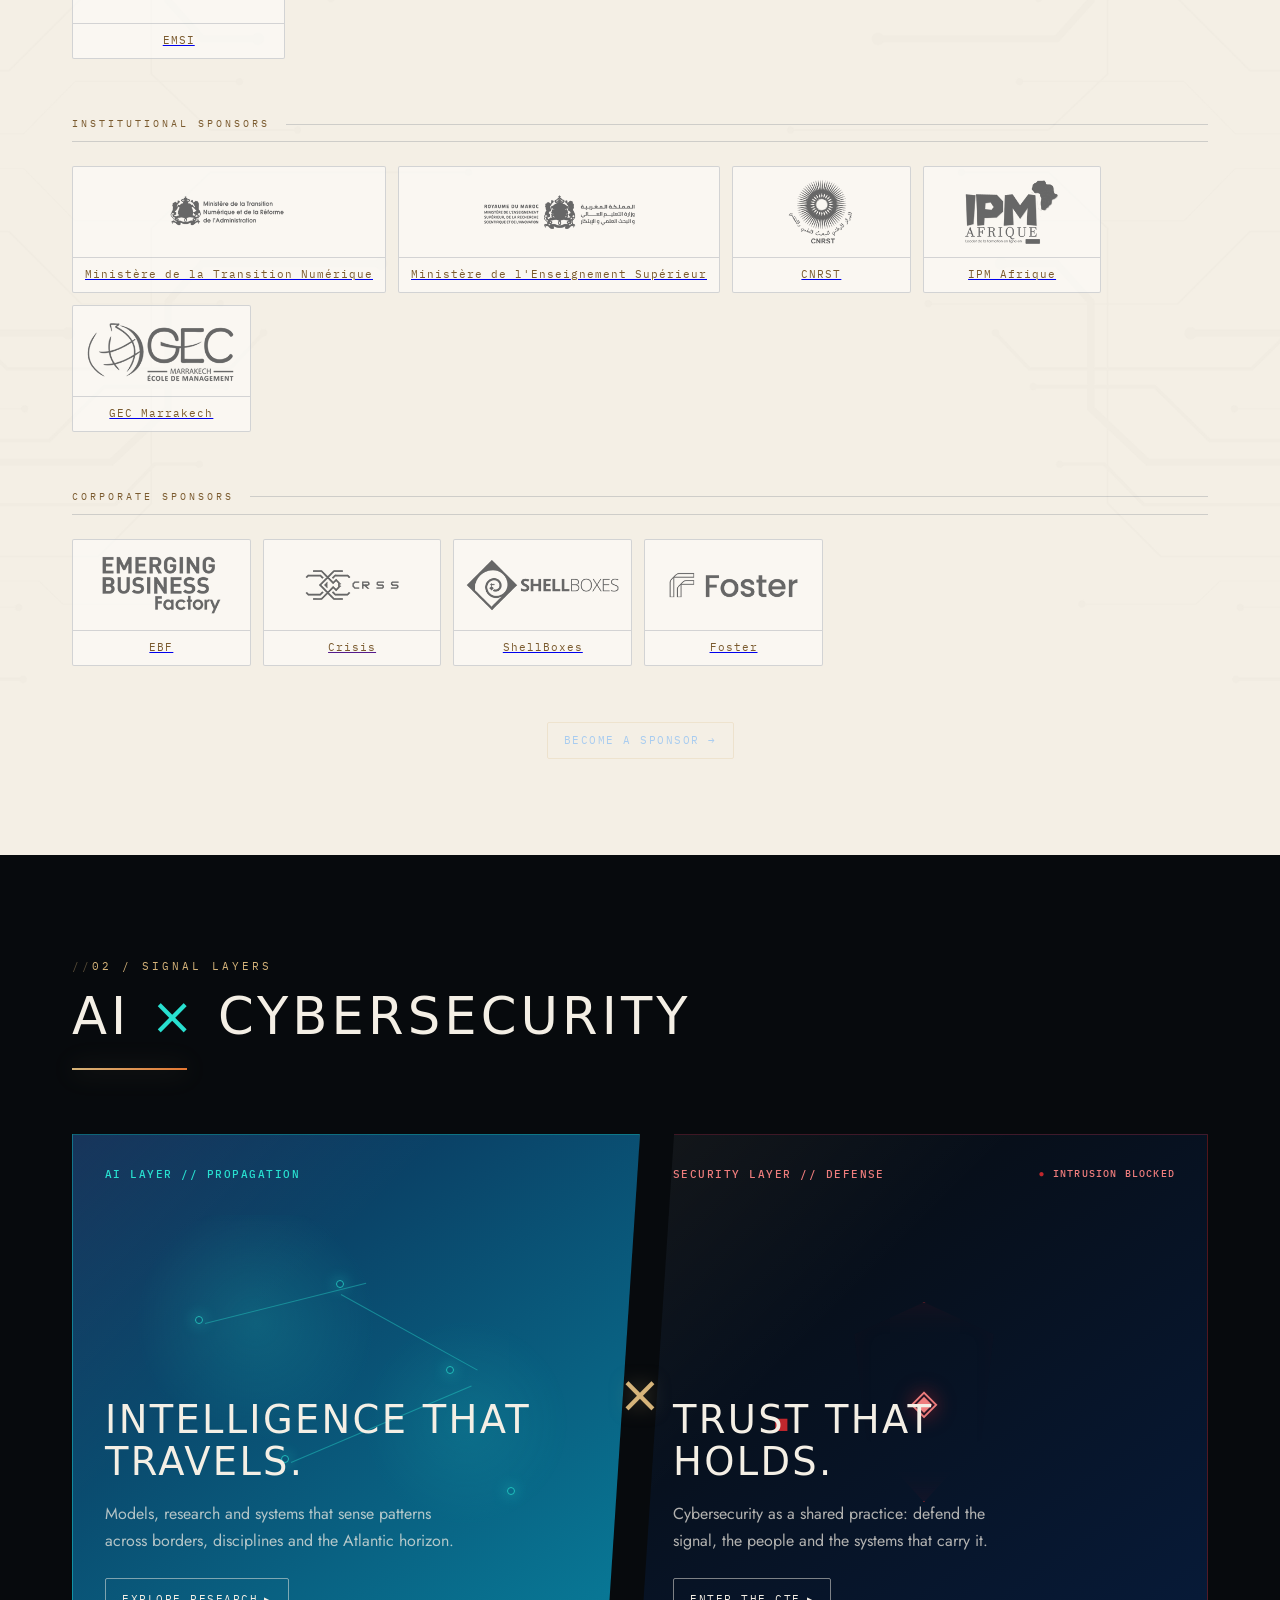
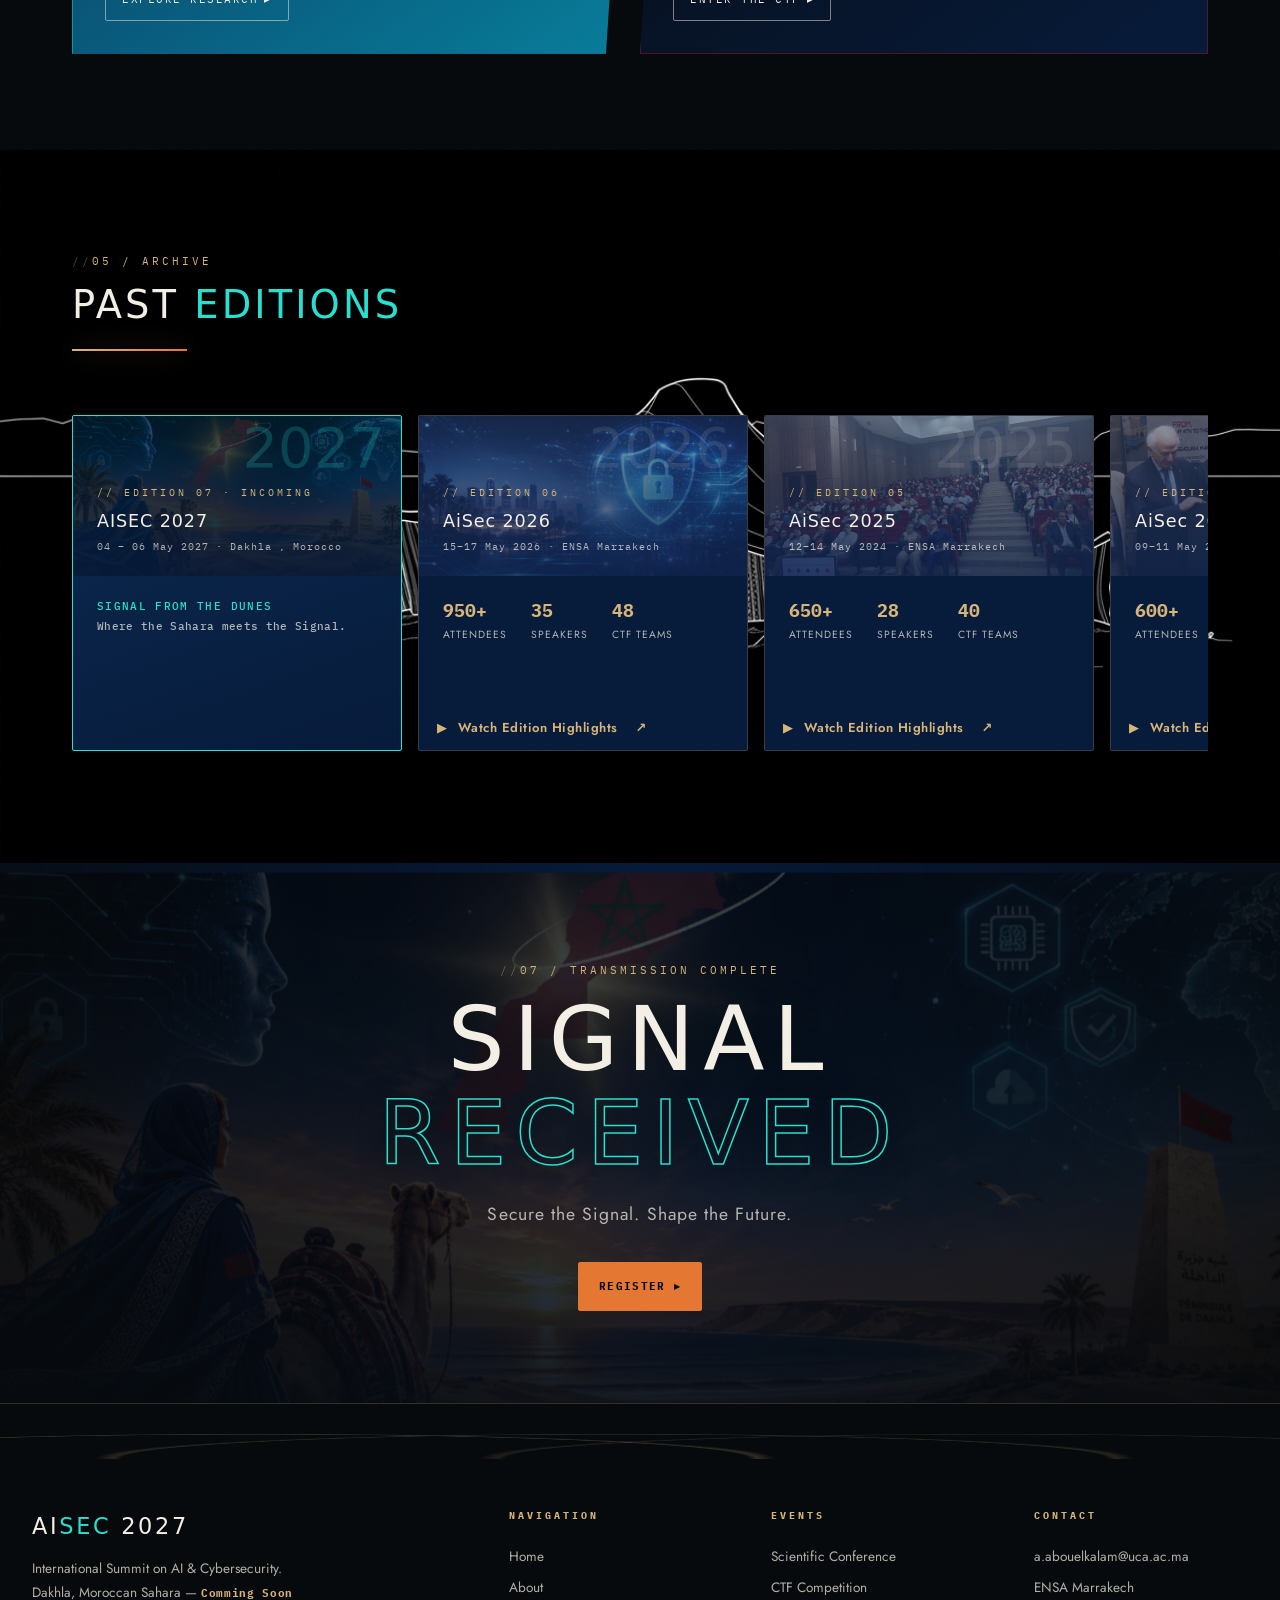
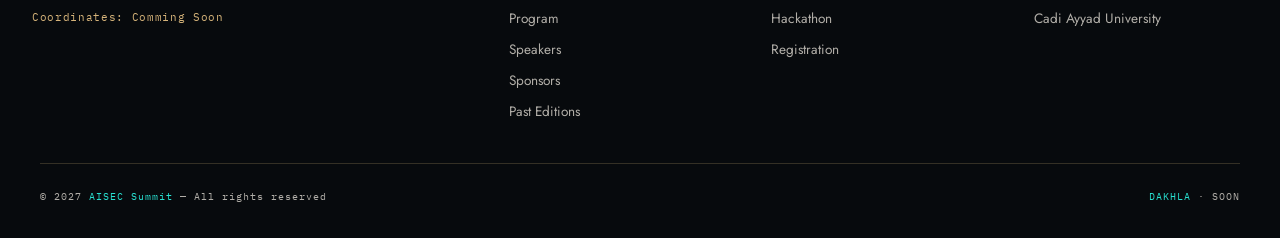
==== commit 33536d30: "le titre Dr et modification des plannings" ====
--- a/index.html
+++ b/index.html
@@ -670,7 +670,7 @@
             <img class="edition-bg-img" src="images/editions/event-2.jpg" alt="AiSec 2024">
             <div class="edition-overlay"></div>
             <div class="edition-year">2024</div>
-            <div class="edition-header-content"><div class="edition-num">// Edition 04</div><div class="edition-title">AiSec 2024</div><div class="edition-meta">12&#8211;14 May 2024 &#183; ENSA Marrakech</div></div>
+            <div class="edition-header-content"><div class="edition-num">// Edition 04</div><div class="edition-title">AiSec 2024</div><div class="edition-meta">09&#8211;11 May 2024 &#183; Essaouira</div></div>
           </div>
           <div class="edition-body">
             <div class="edition-stats"><div class="edition-stat"><div class="n">600+</div><div class="l">Attendees</div></div><div class="edition-stat"><div class="n">26</div><div class="l">Speakers</div></div><div class="edition-stat"><div class="n">35</div><div class="l">CTF Teams</div></div></div>
@@ -683,7 +683,7 @@
             <img class="edition-bg-img" src="images/editions/2023.png" alt="AiSec 2023">
             <div class="edition-overlay"></div>
             <div class="edition-year">2023</div>
-            <div class="edition-header-content"><div class="edition-num">// Edition 03</div><div class="edition-title">AiSec 2023</div><div class="edition-meta">May 2023 &#183; ENSA Marrakech</div></div>
+            <div class="edition-header-content"><div class="edition-num">// Edition 03</div><div class="edition-title">AiSec 2023</div><div class="edition-meta">17&#8211;19 May 2023 &#183; ENSA Marrakech</div></div>
           </div>
           <div class="edition-body">
             <div class="edition-stats"><div class="edition-stat"><div class="n">500+</div><div class="l">Attendees</div></div><div class="edition-stat"><div class="n">22</div><div class="l">Speakers</div></div><div class="edition-stat"><div class="n">30</div><div class="l">CTF Teams</div></div></div>
@@ -696,7 +696,7 @@
             <img class="edition-bg-img" src="images/editions/2022.jpg" alt="AiSec 2022">
             <div class="edition-overlay"></div>
             <div class="edition-year">2022</div>
-            <div class="edition-header-content"><div class="edition-num">// Edition 02</div><div class="edition-title">AiSec 2022</div><div class="edition-meta">May 2022 &#183; ENSA Marrakech</div></div>
+            <div class="edition-header-content"><div class="edition-num">// Edition 02</div><div class="edition-title">AiSec 2022</div><div class="edition-meta">24&#8211;29 May 2022 &#183; ENSA Marrakech</div></div>
           </div>
           <div class="edition-body">
             <div class="edition-stats"><div class="edition-stat"><div class="n">380+</div><div class="l">Attendees</div></div><div class="edition-stat"><div class="n">18</div><div class="l">Speakers</div></div><div class="edition-stat"><div class="n">20</div><div class="l">CTF Teams</div></div></div>
@@ -709,7 +709,7 @@
             <img class="edition-bg-img" src="images/editions/2021.jpg" alt="AiSec 2021">
             <div class="edition-overlay"></div>
             <div class="edition-year">2021</div>
-            <div class="edition-header-content"><div class="edition-num">// Edition 01</div><div class="edition-title">AiSec 2021</div><div class="edition-meta">1st Edition &#183; ENSA Marrakech</div></div>
+            <div class="edition-header-content"><div class="edition-num">// Edition 01</div><div class="edition-title">AiSec 2021</div><div class="edition-meta">13&#8211;18 May 2022 &#183; ENSA Marrakech</div></div>
           </div>
           <div class="edition-body">
             <div class="edition-stats"><div class="edition-stat"><div class="n">200+</div><div class="l">Attendees</div></div><div class="edition-stat"><div class="n">12</div><div class="l">Speakers</div></div><div class="edition-stat"><div class="n">10</div><div class="l">CTF Teams</div></div></div>
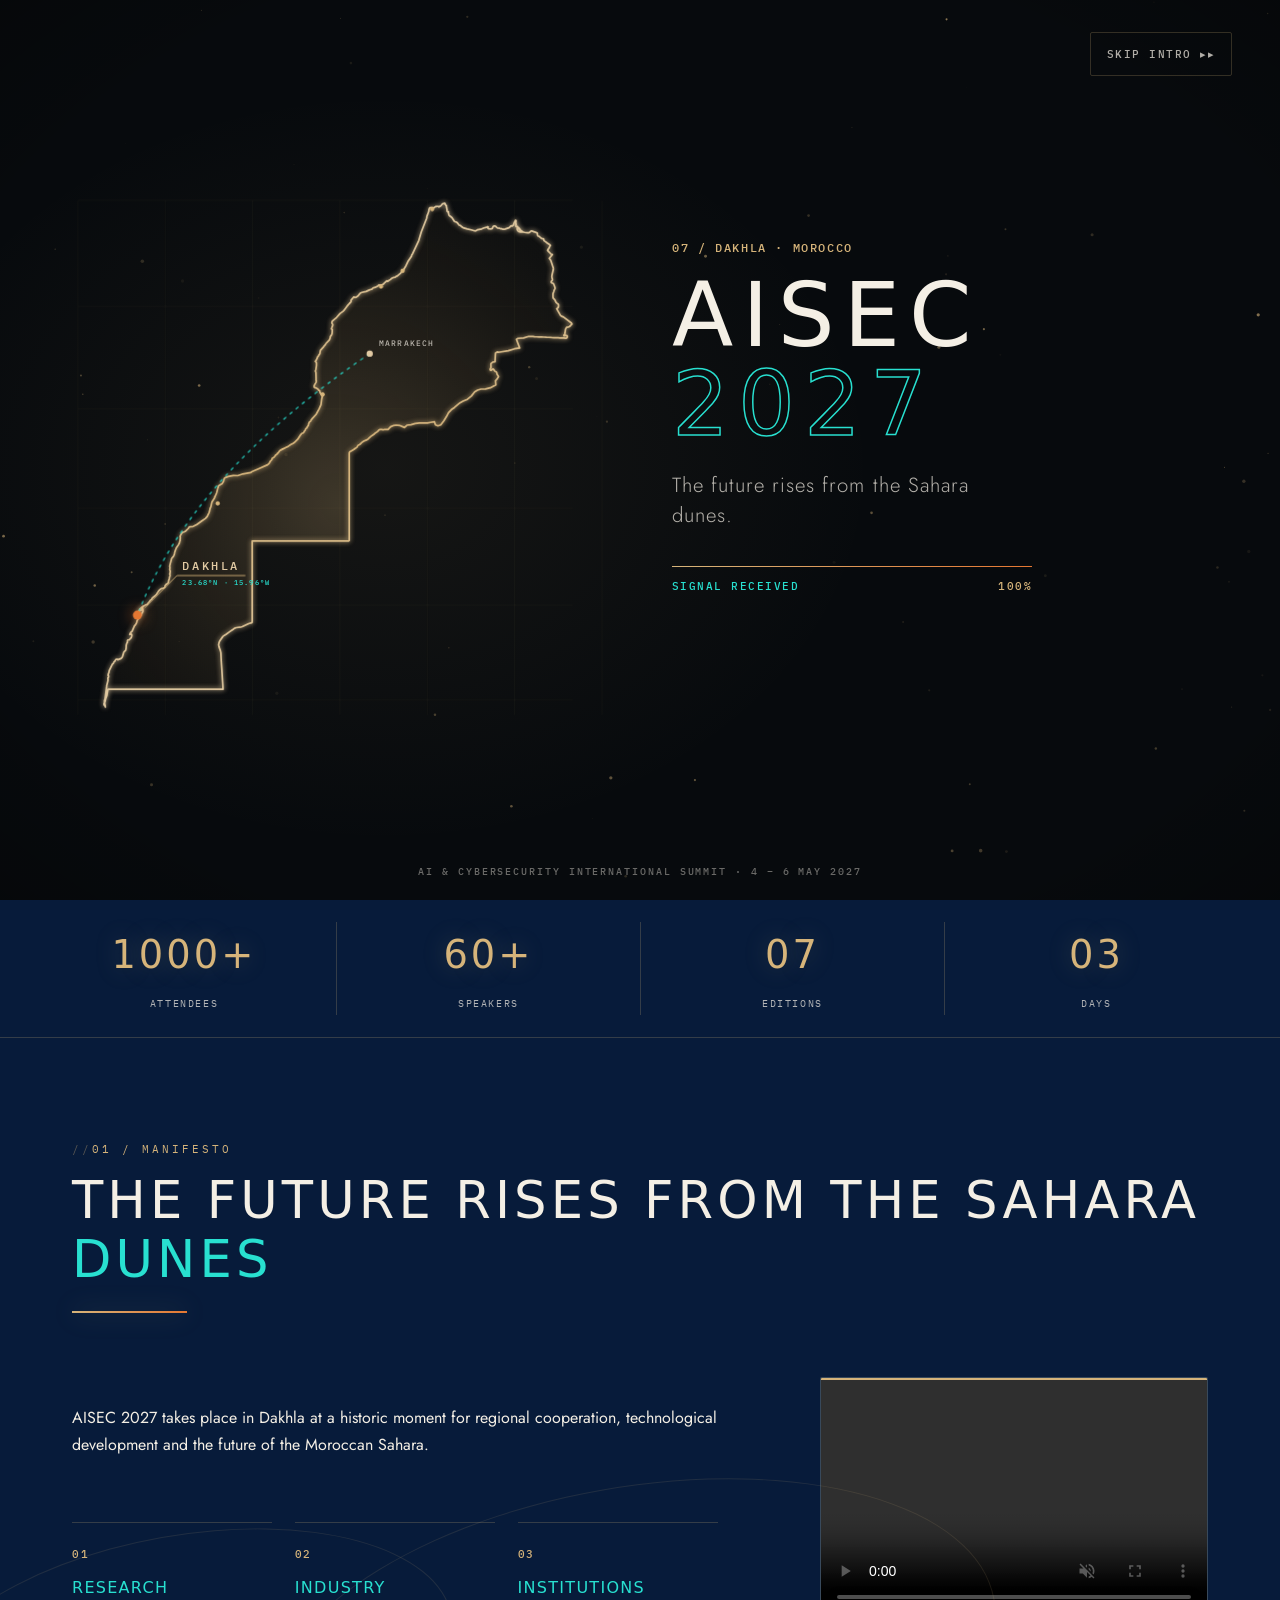
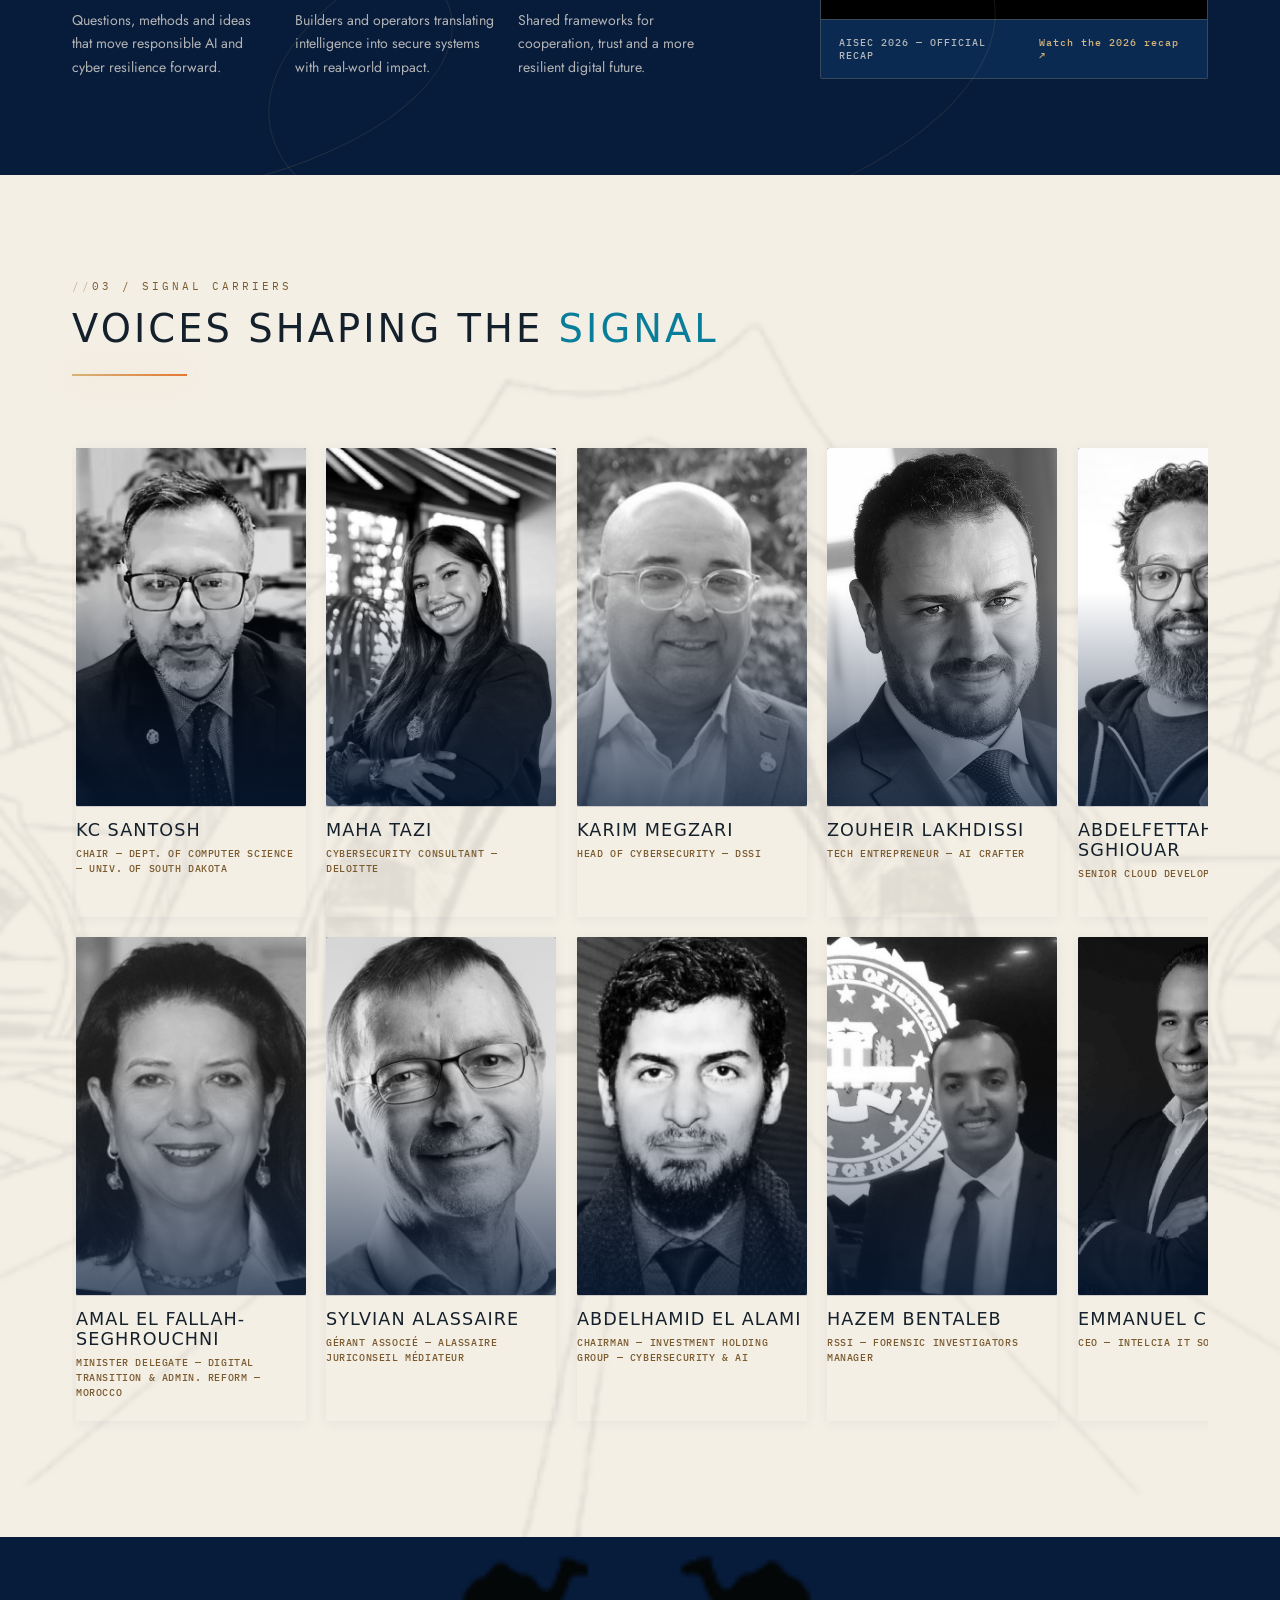
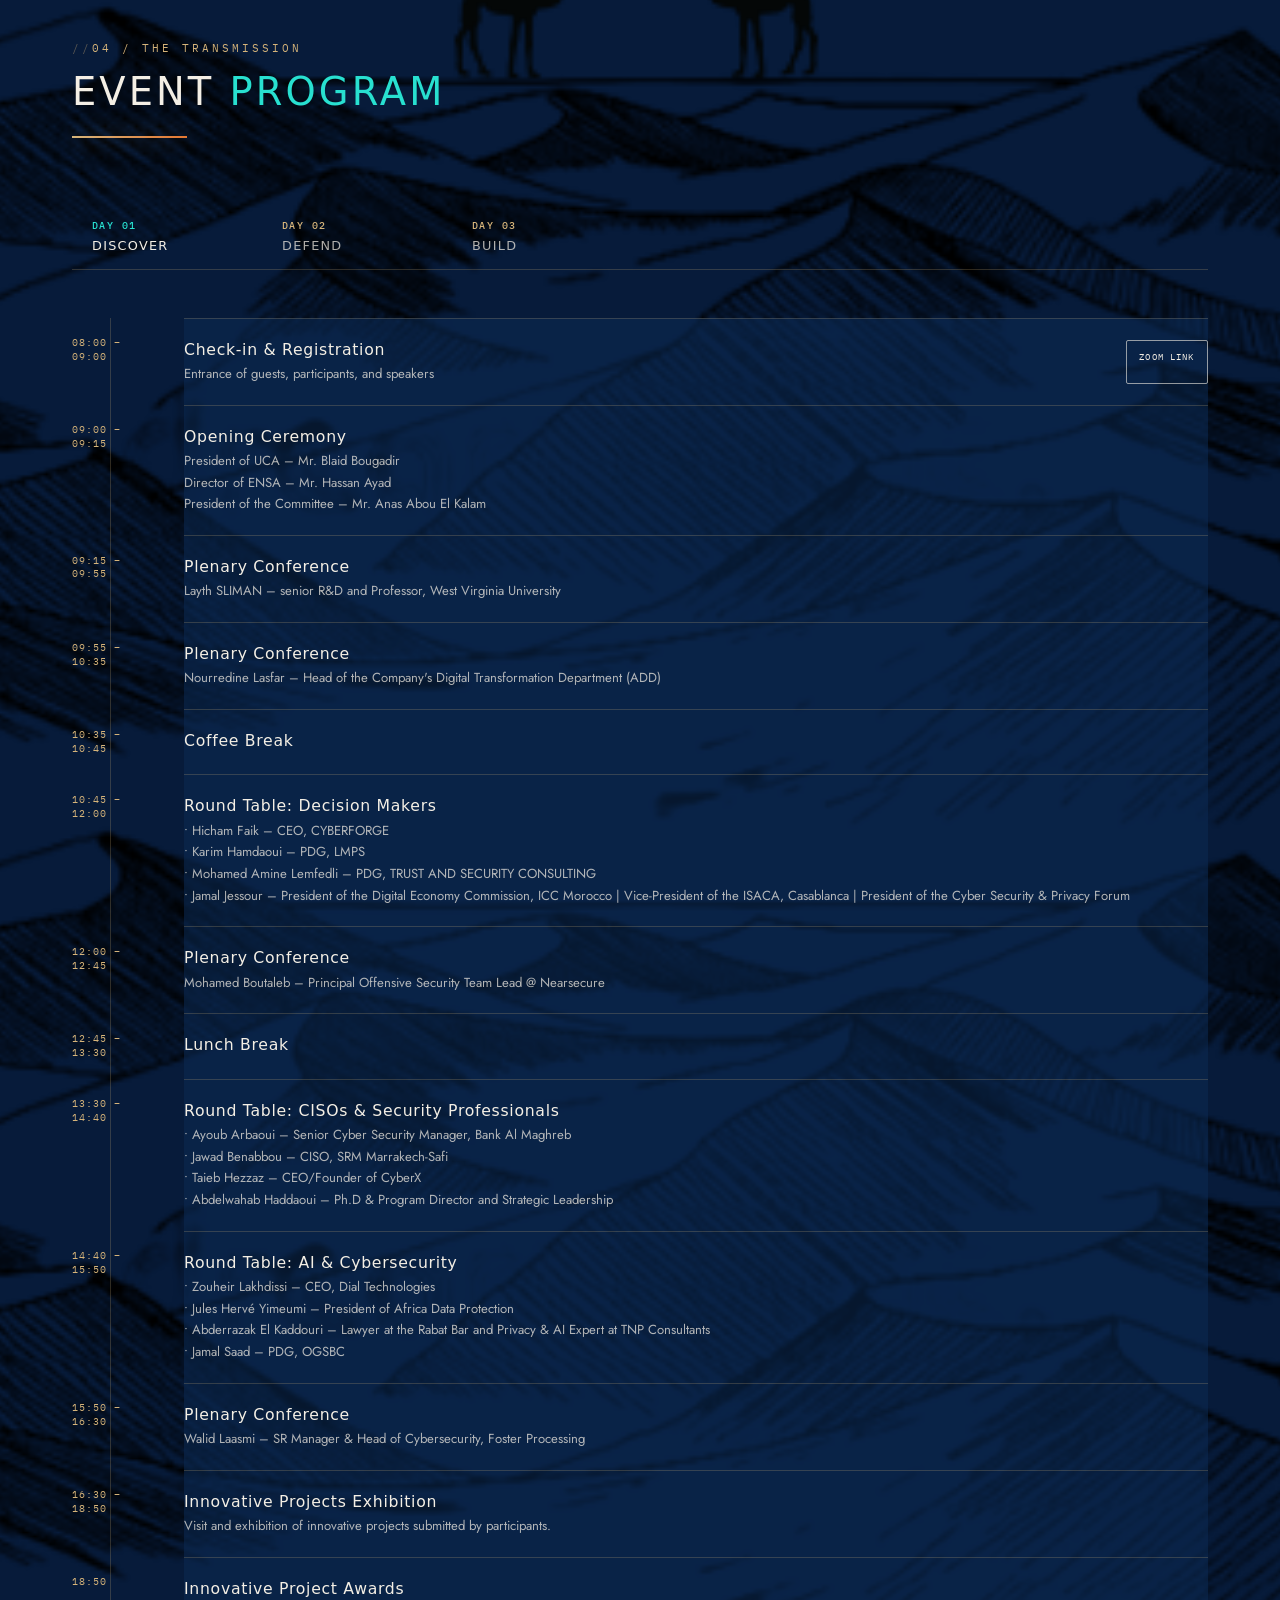
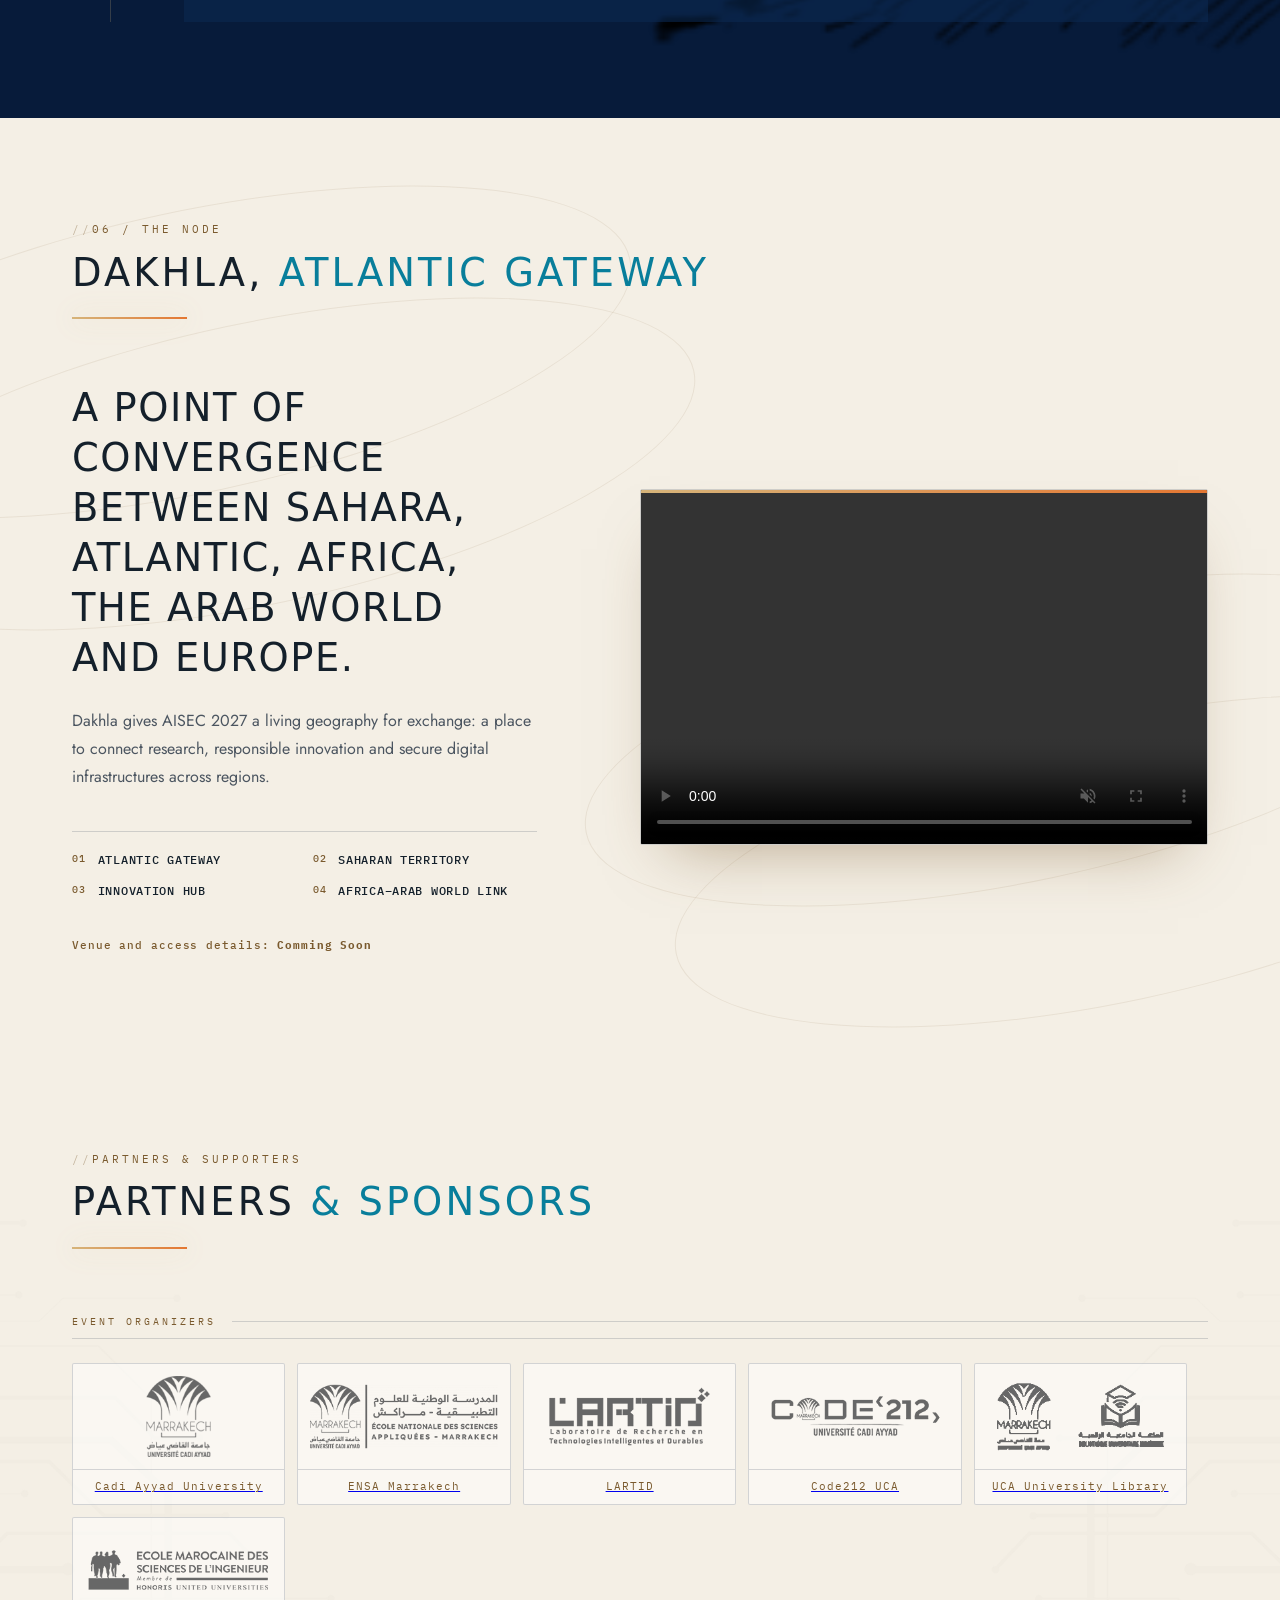
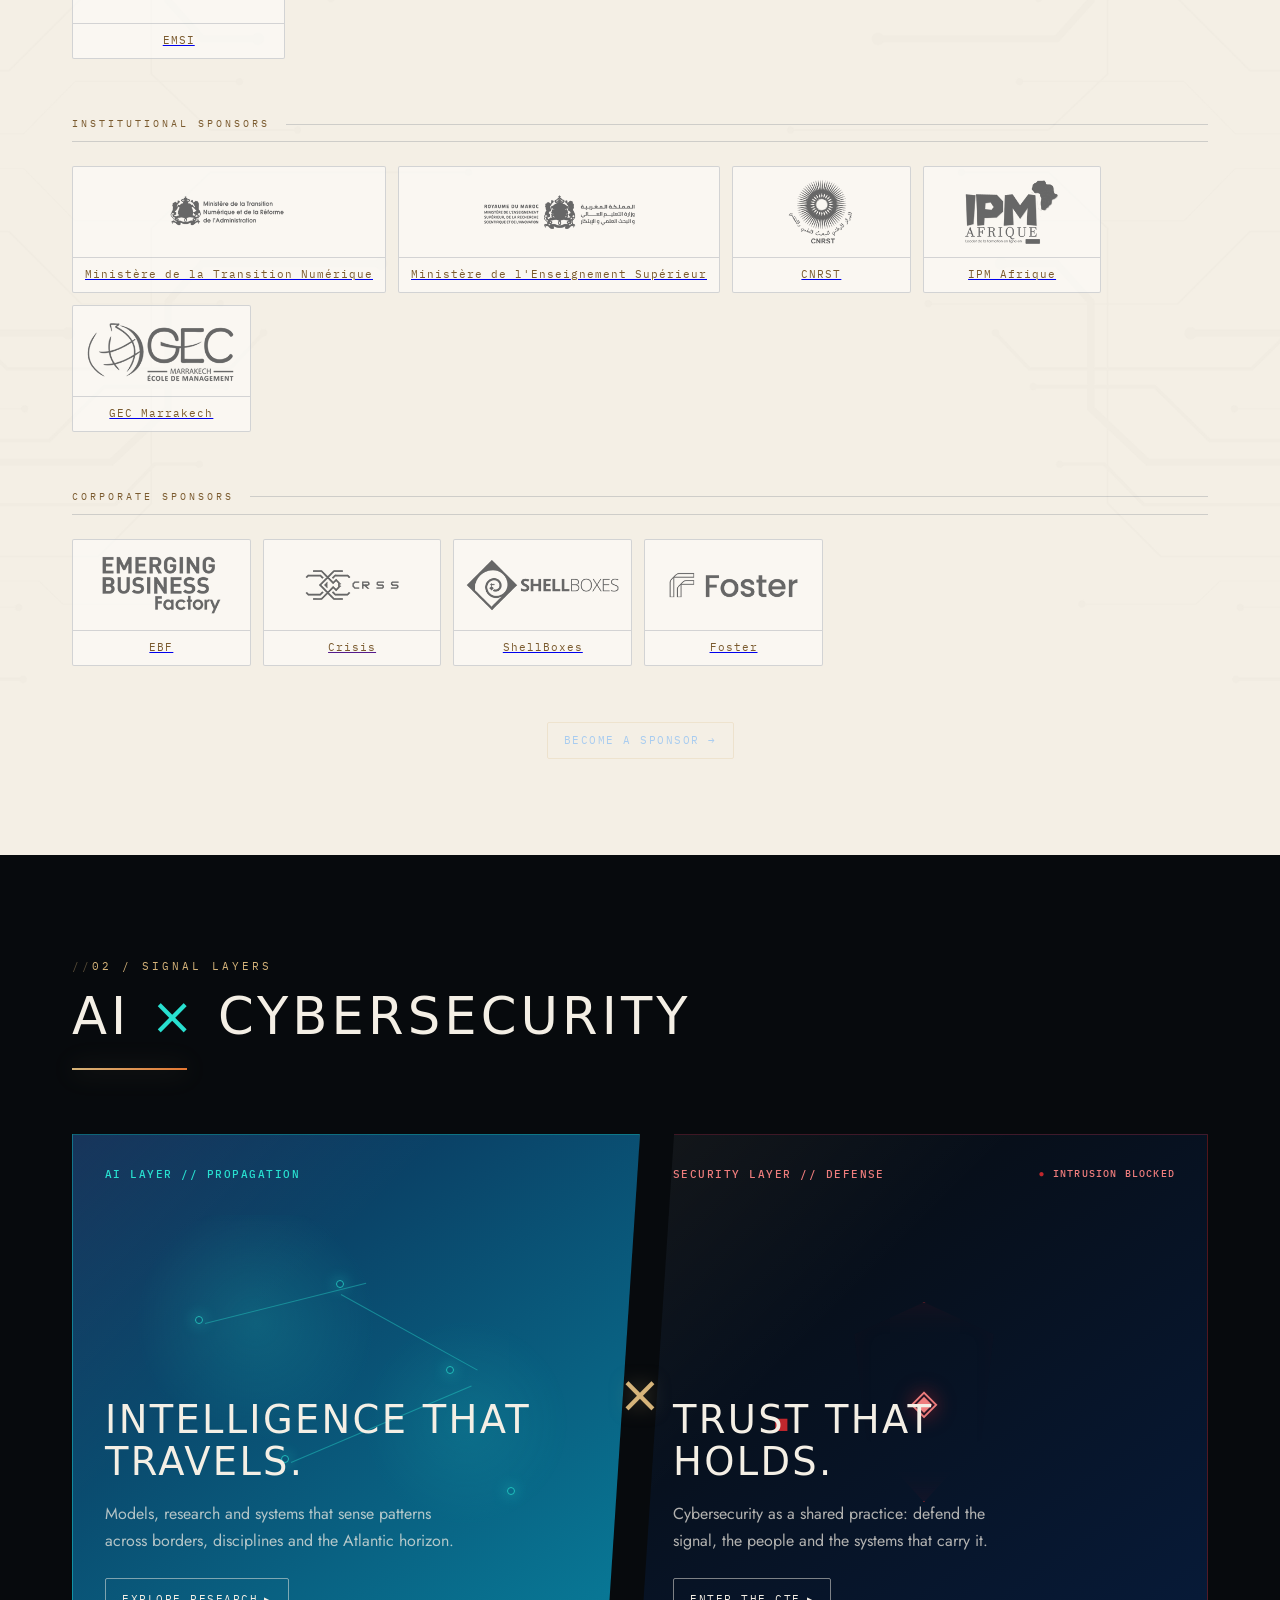
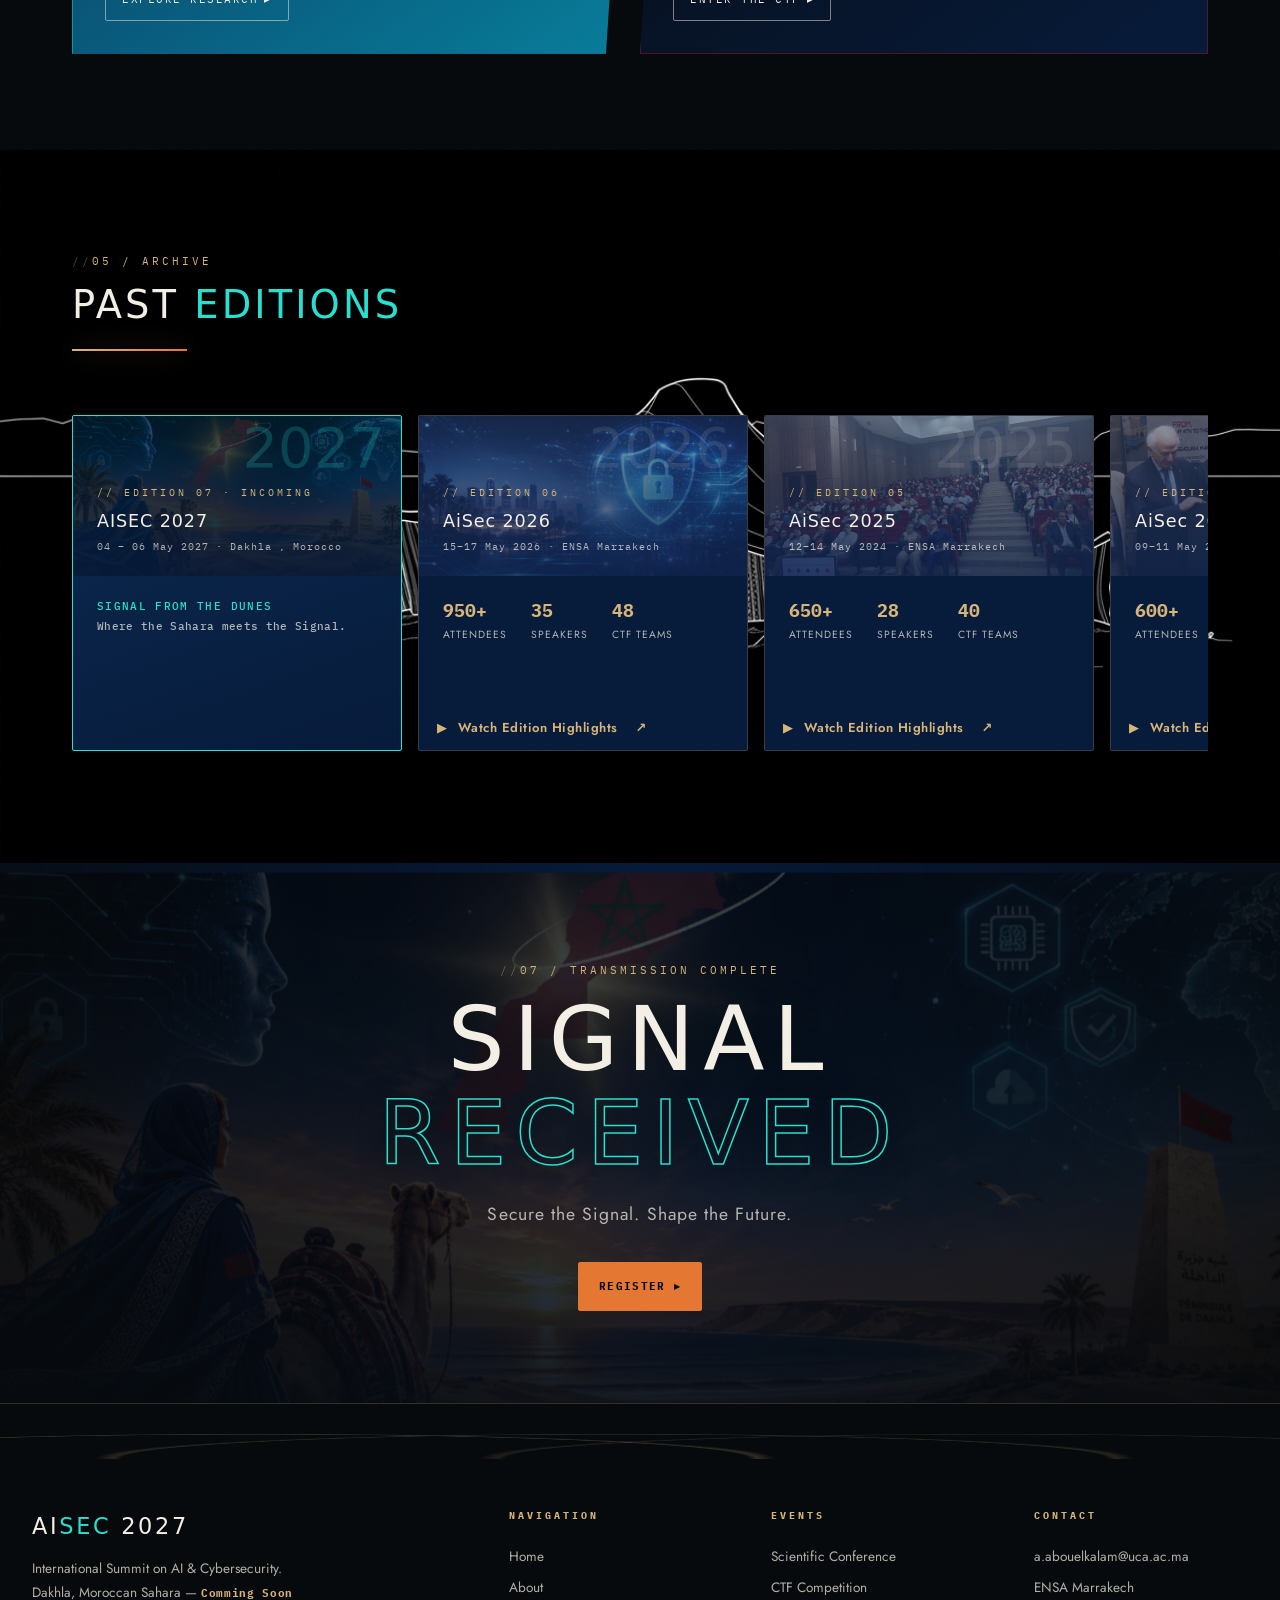
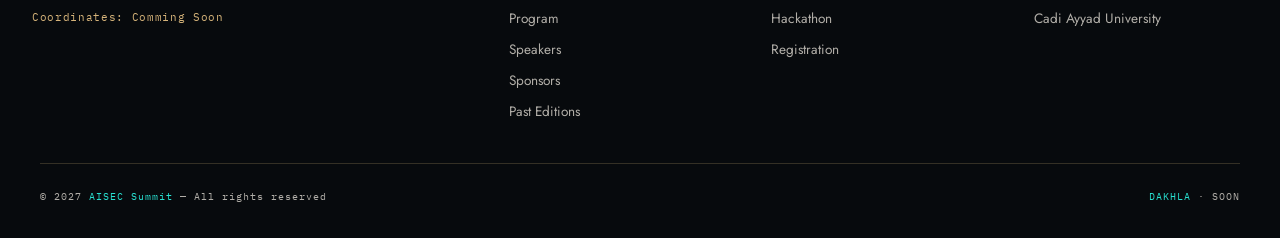
==== commit 89dba7be: "modification de la date de la première édition" ====
--- a/index.html
+++ b/index.html
@@ -696,7 +696,7 @@
             <img class="edition-bg-img" src="images/editions/2022.jpg" alt="AiSec 2022">
             <div class="edition-overlay"></div>
             <div class="edition-year">2022</div>
-            <div class="edition-header-content"><div class="edition-num">// Edition 02</div><div class="edition-title">AiSec 2022</div><div class="edition-meta">24&#8211;29 May 2022 &#183; ENSA Marrakech</div></div>
+            <div class="edition-header-content"><div class="edition-num">// Edition 02</div><div class="edition-title">AiSec 2022</div><div class="edition-meta">21&#8211;28 May 2022 &#183; ENSA Marrakech</div></div>
           </div>
           <div class="edition-body">
             <div class="edition-stats"><div class="edition-stat"><div class="n">380+</div><div class="l">Attendees</div></div><div class="edition-stat"><div class="n">18</div><div class="l">Speakers</div></div><div class="edition-stat"><div class="n">20</div><div class="l">CTF Teams</div></div></div>
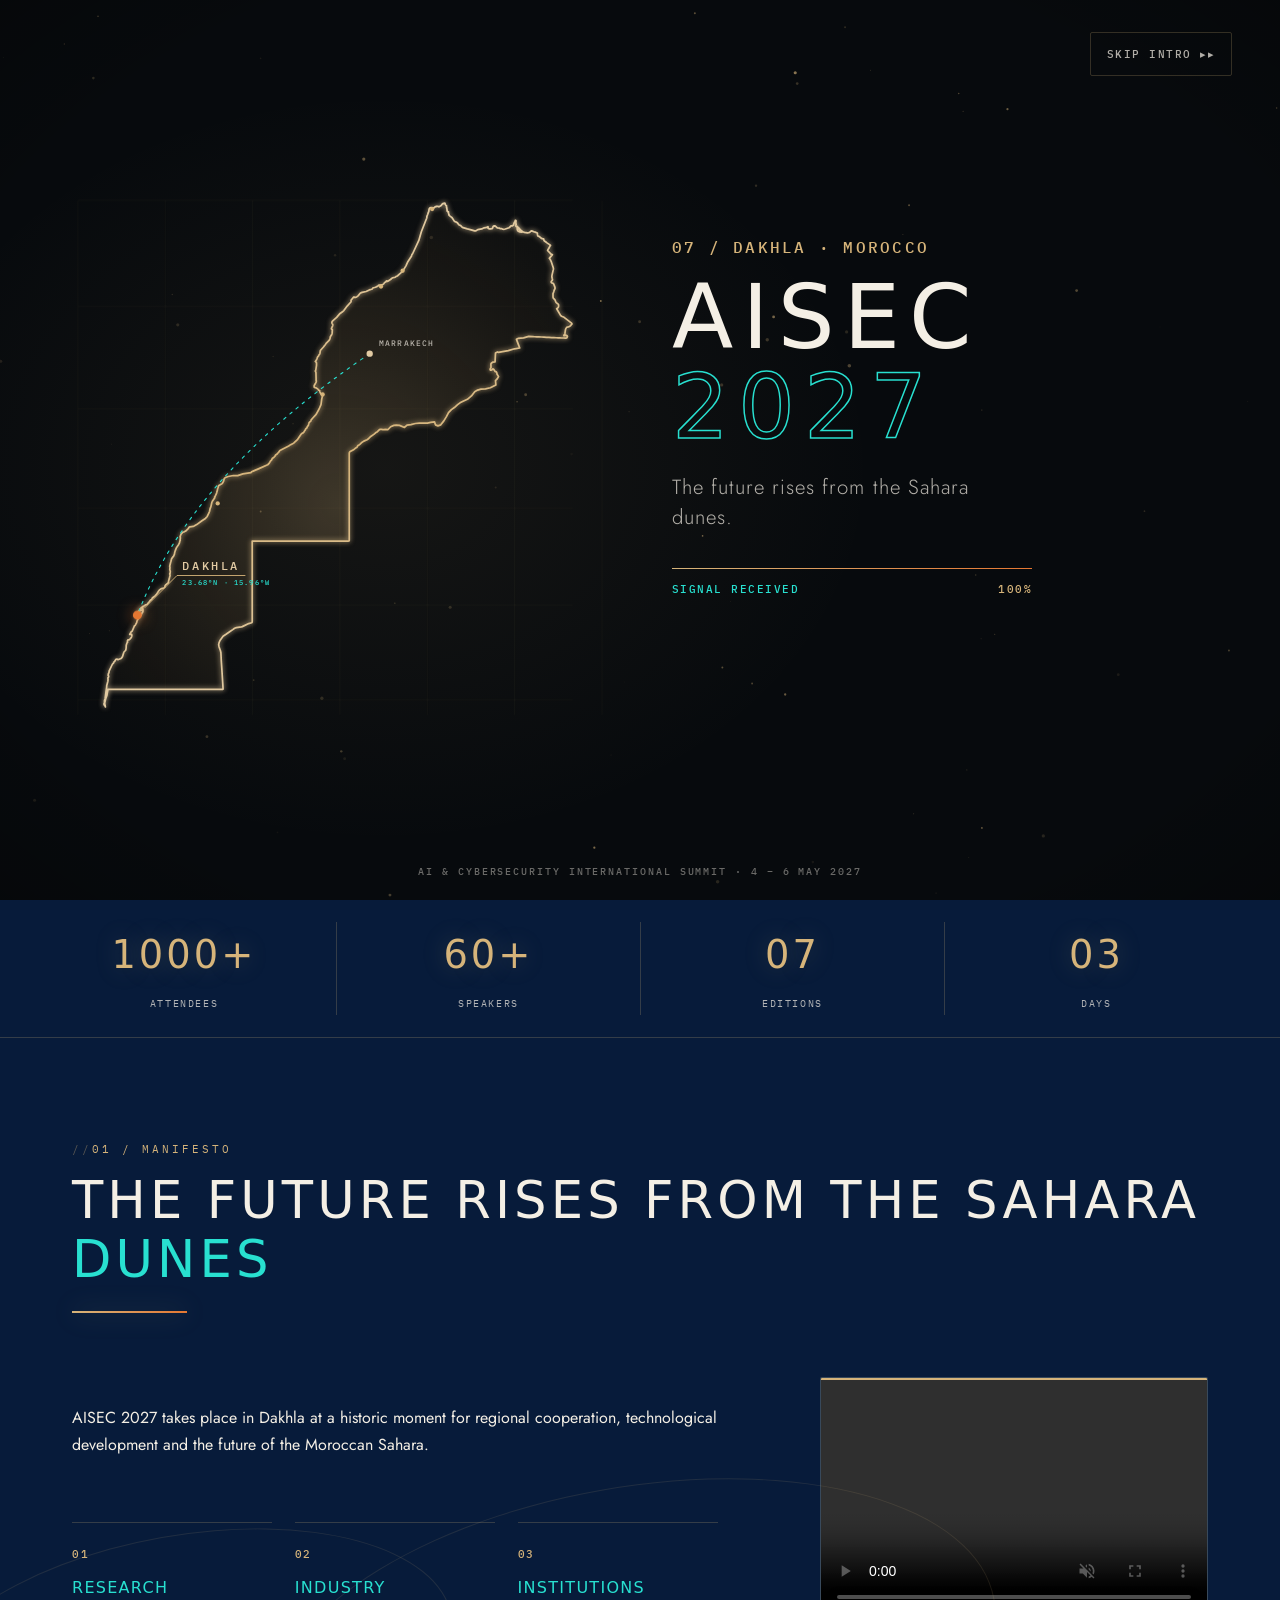
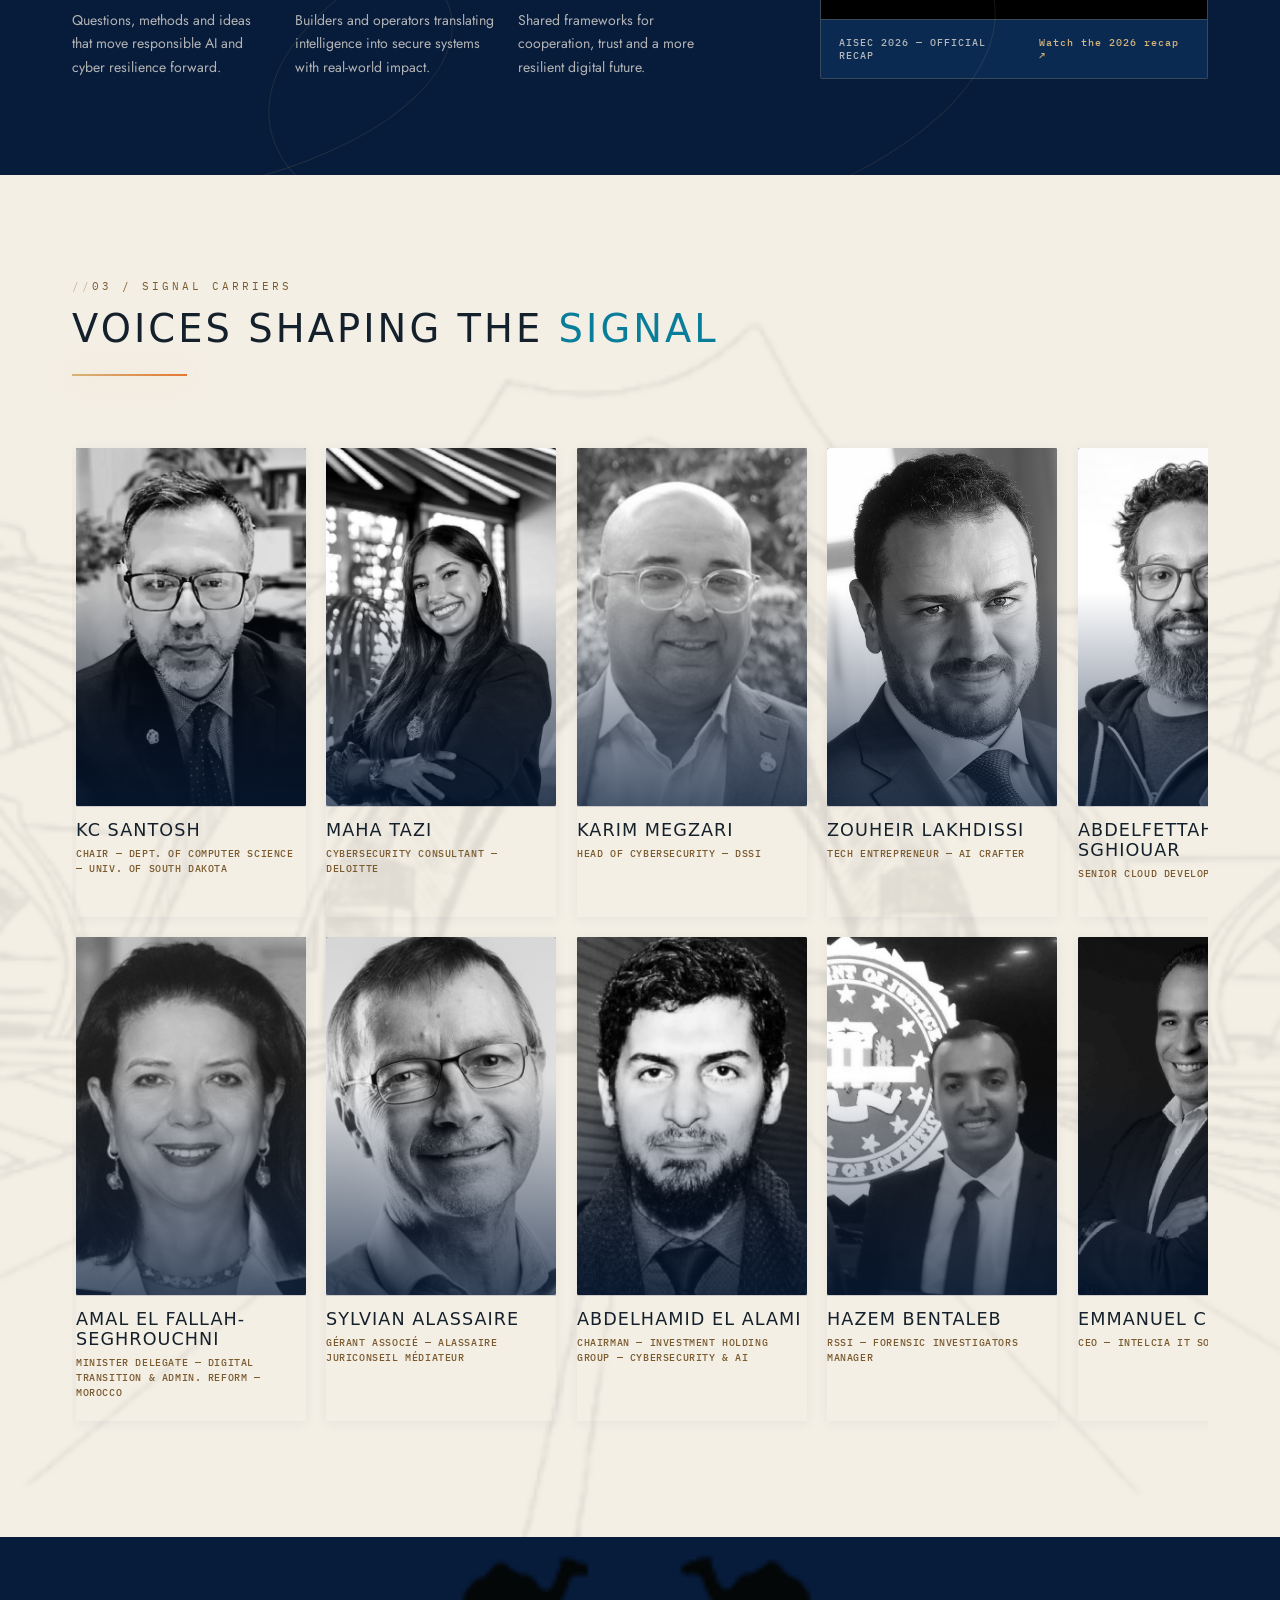
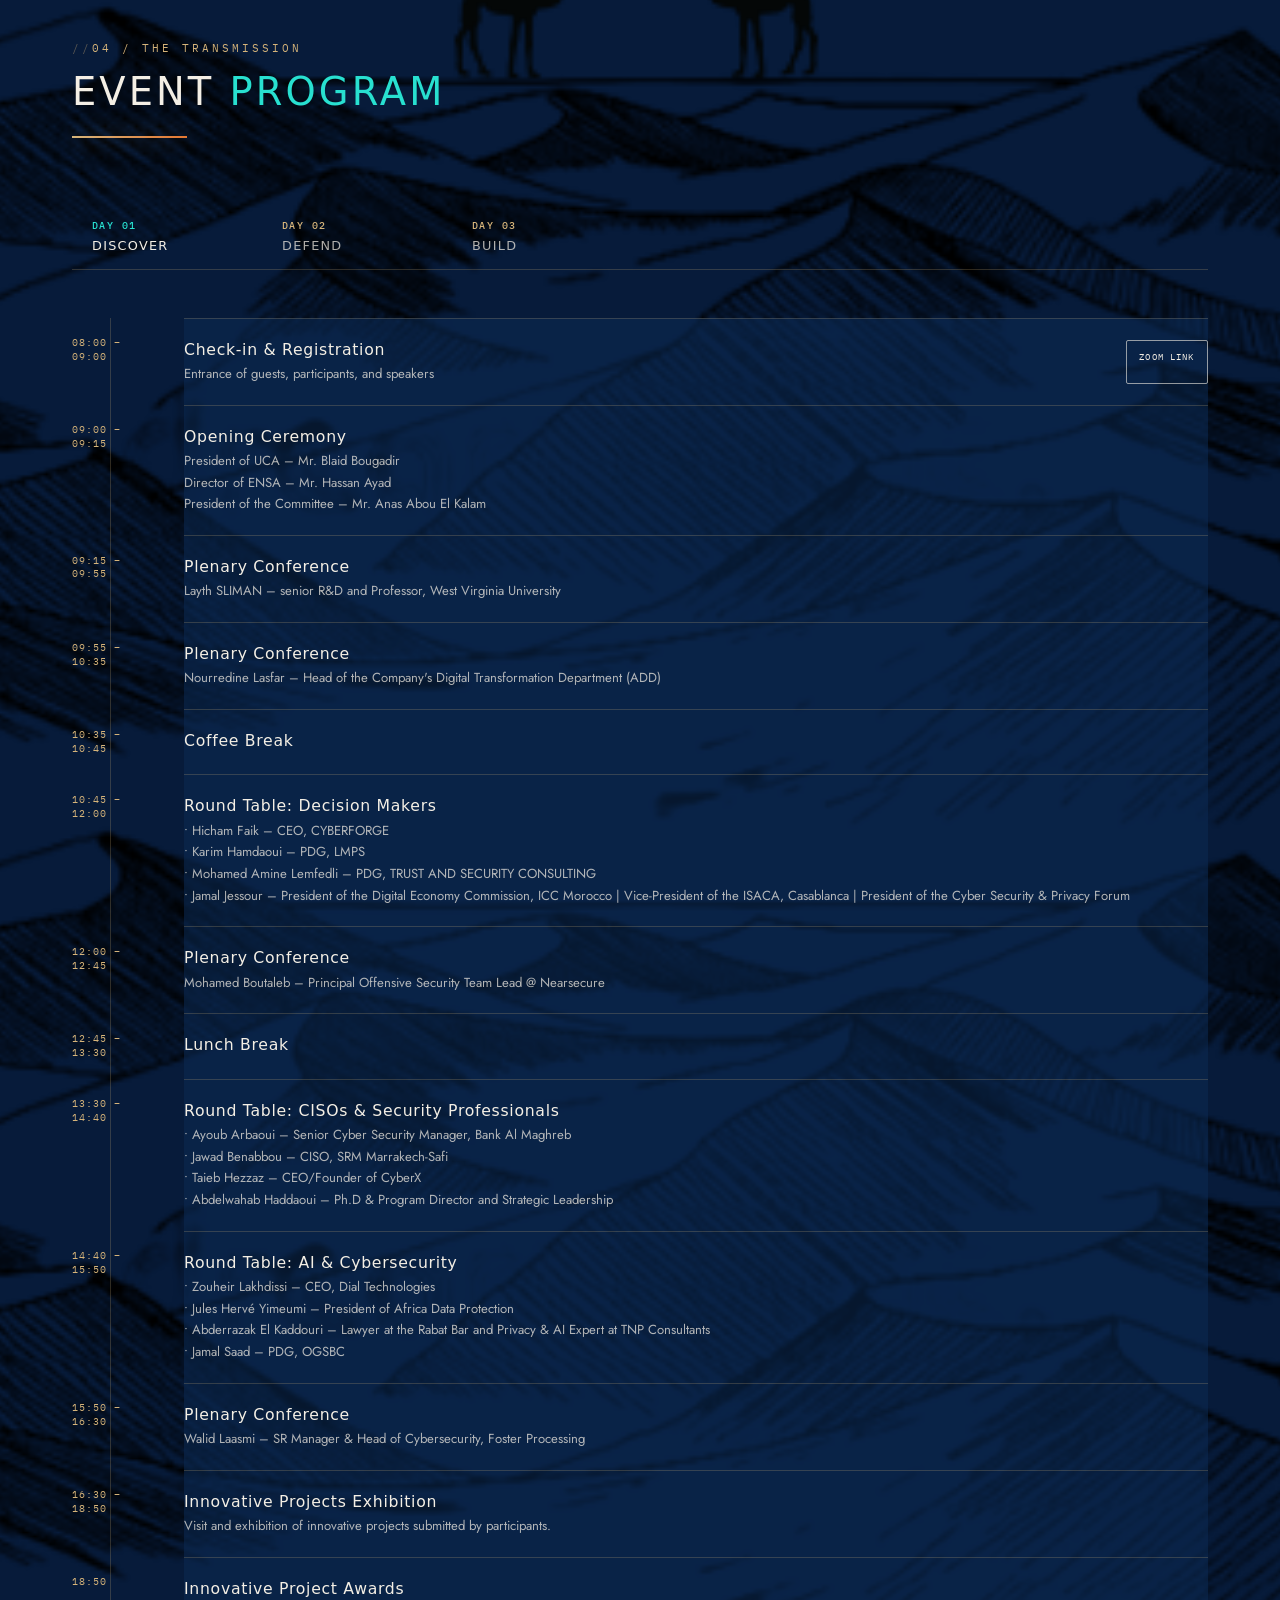
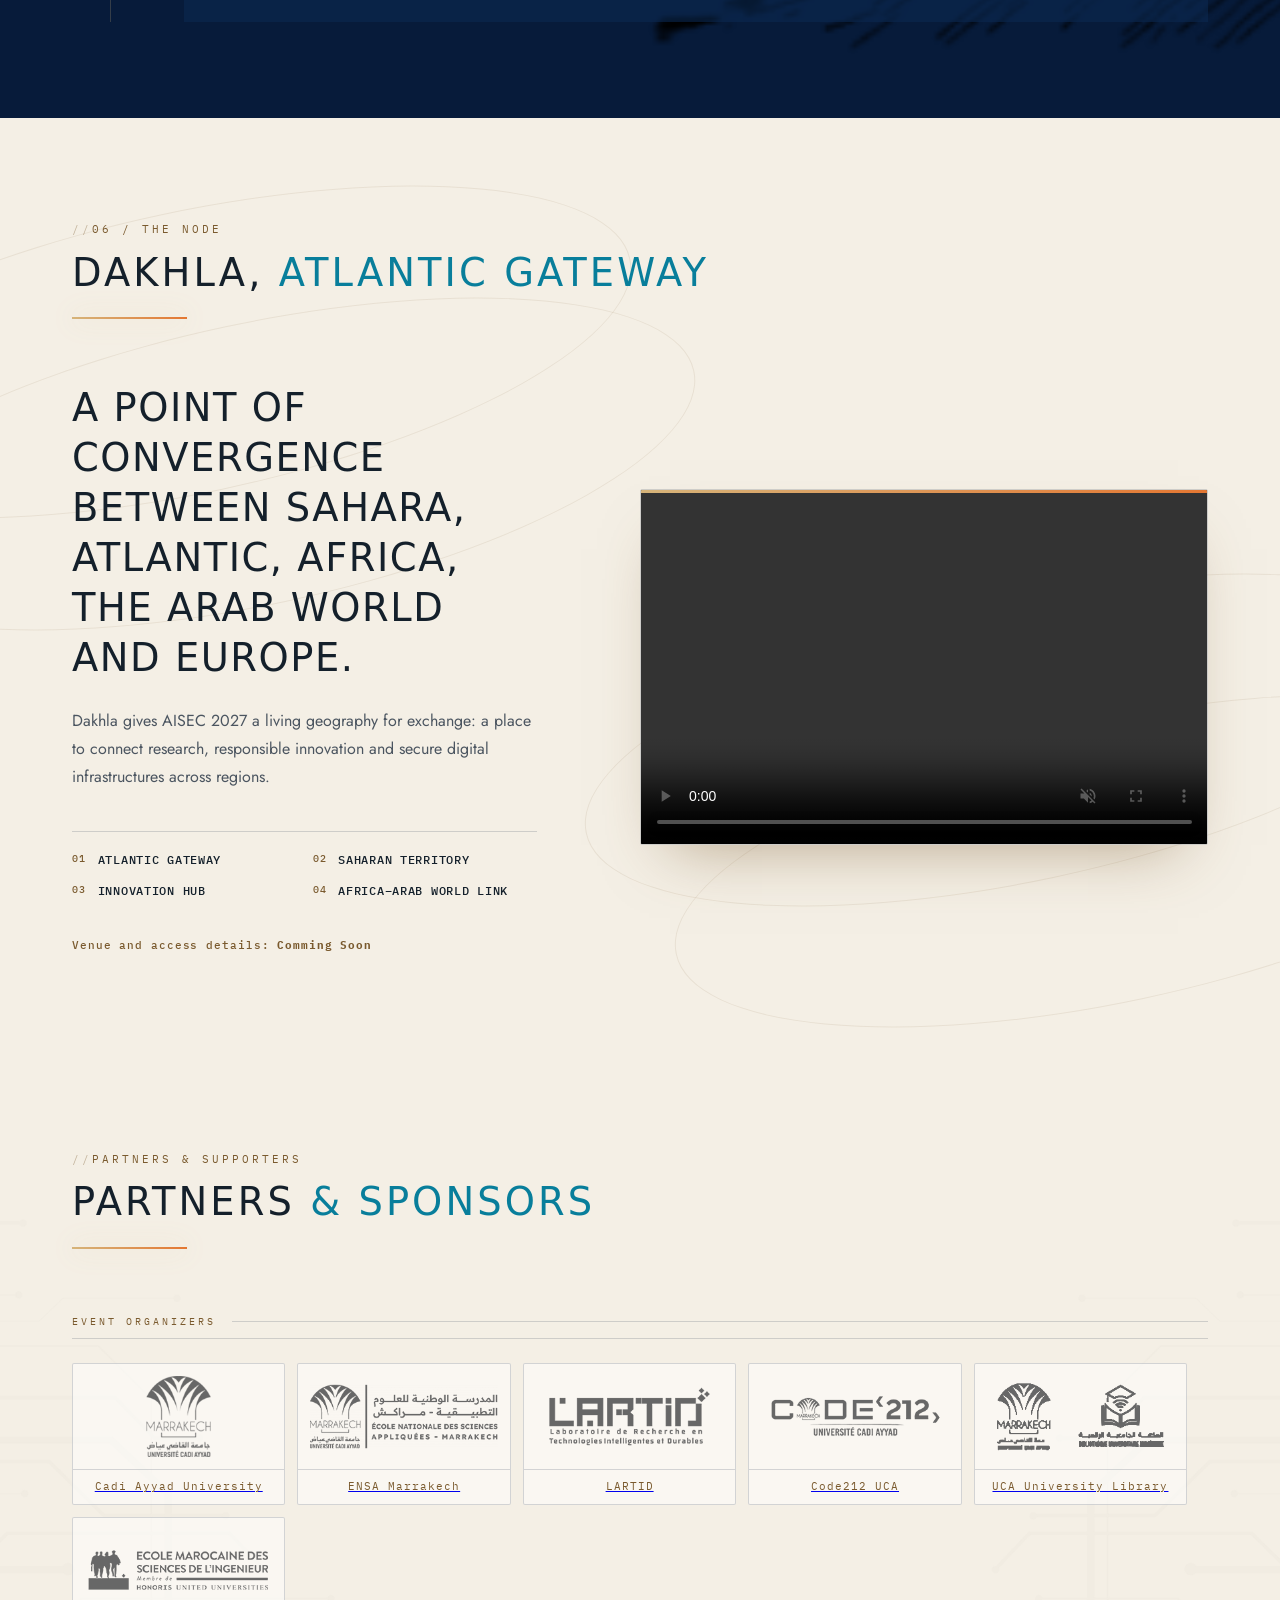
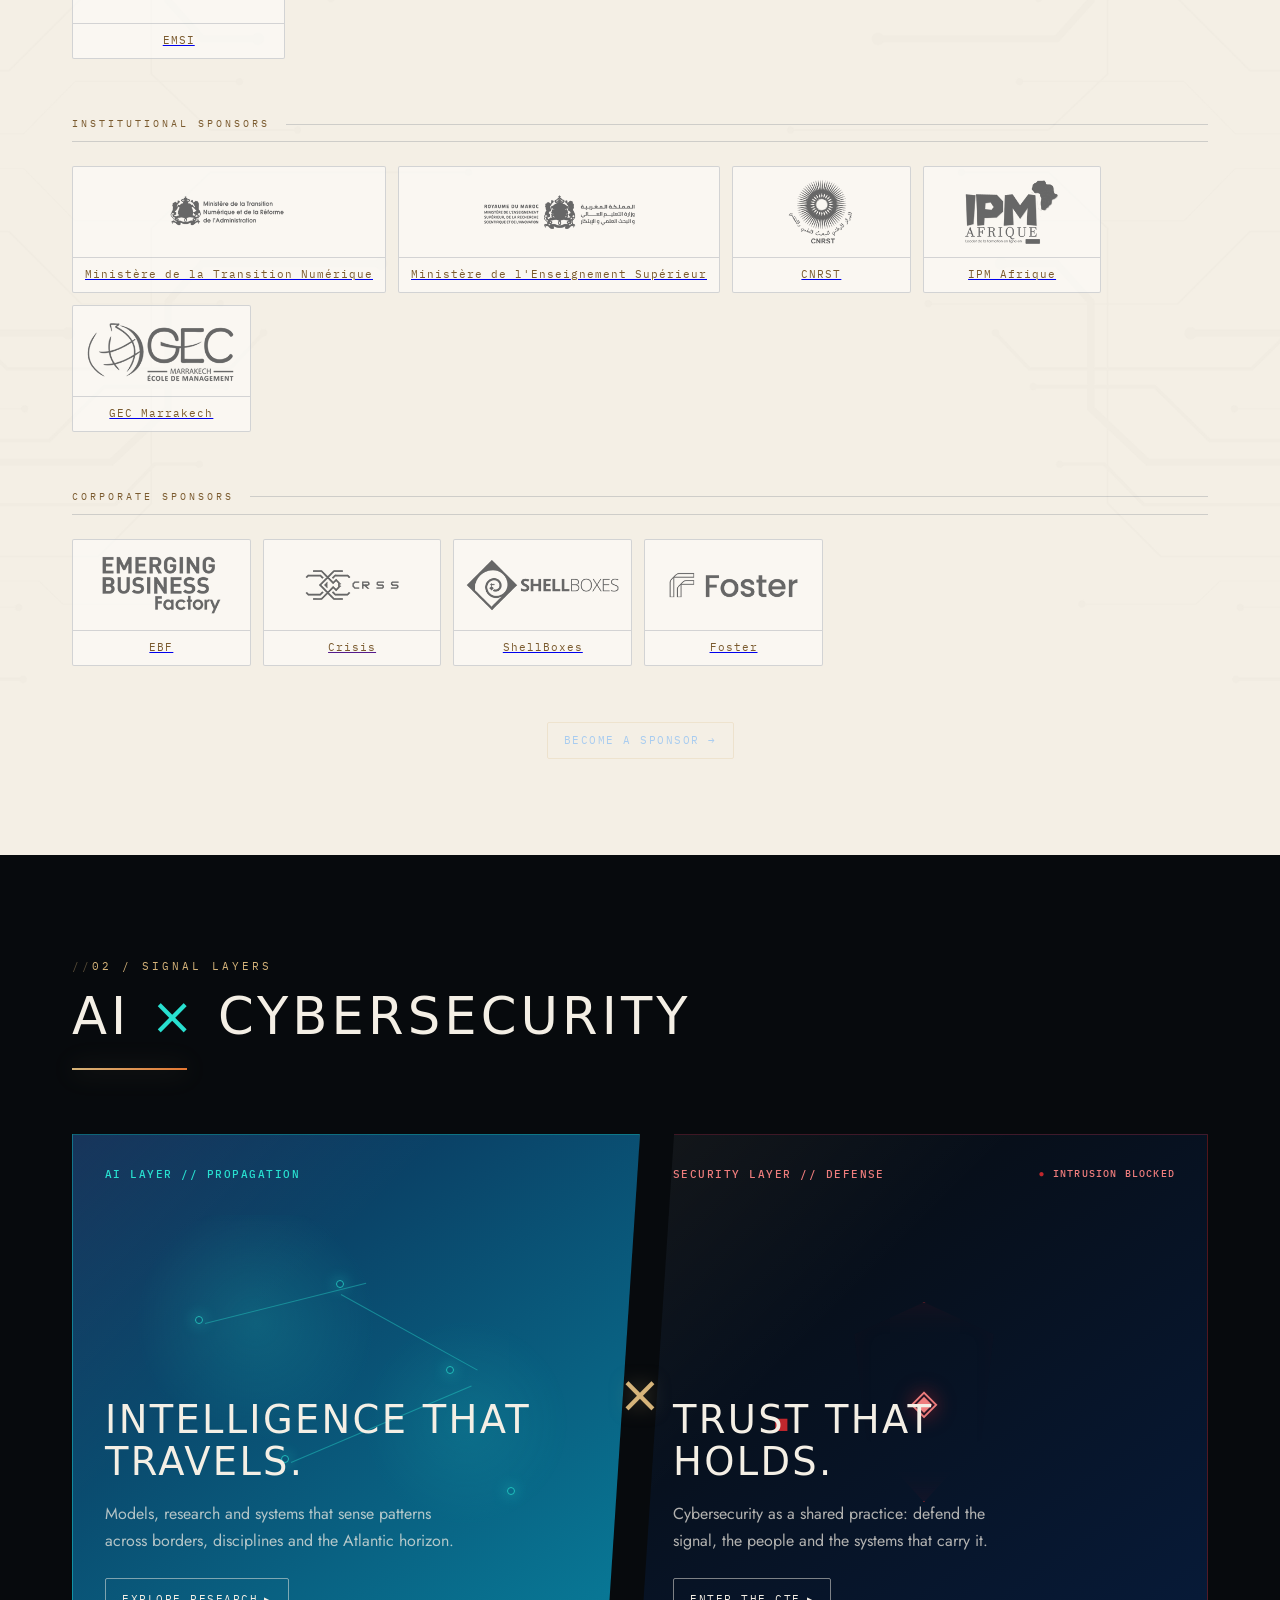
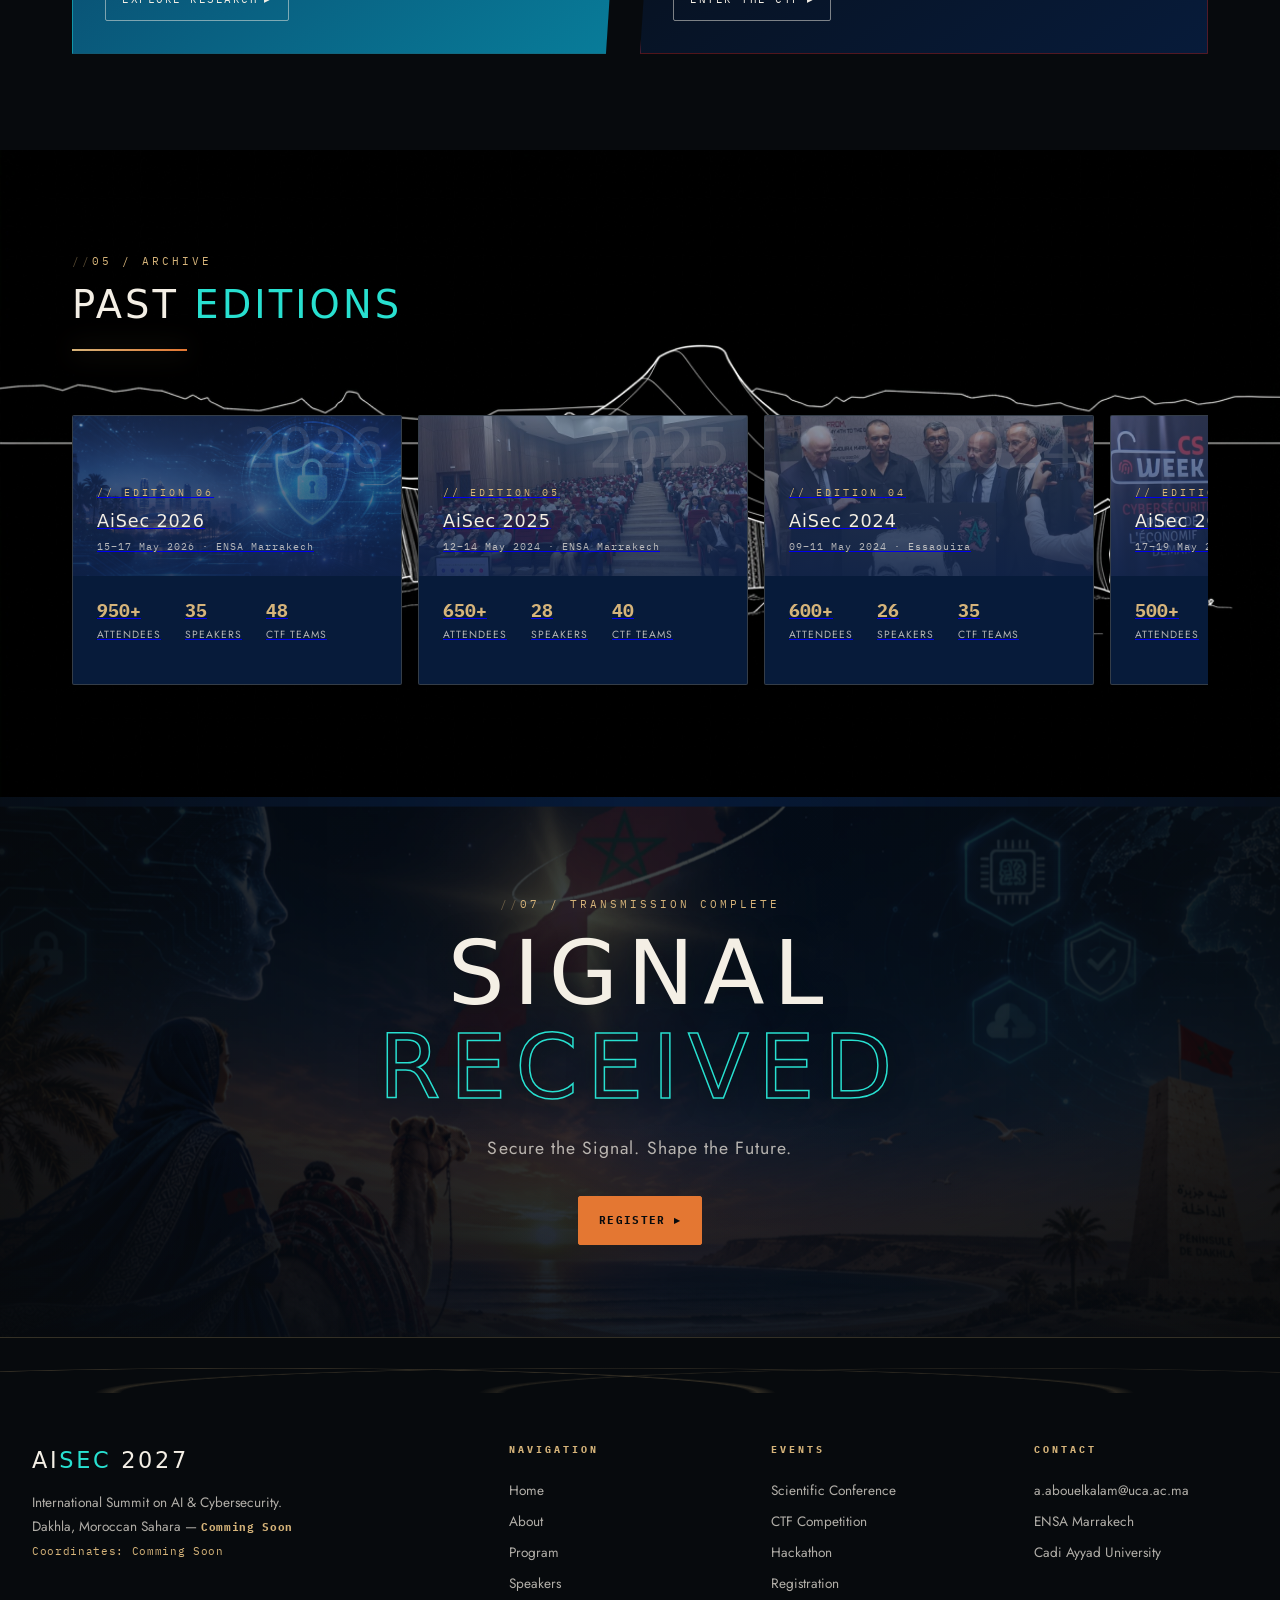
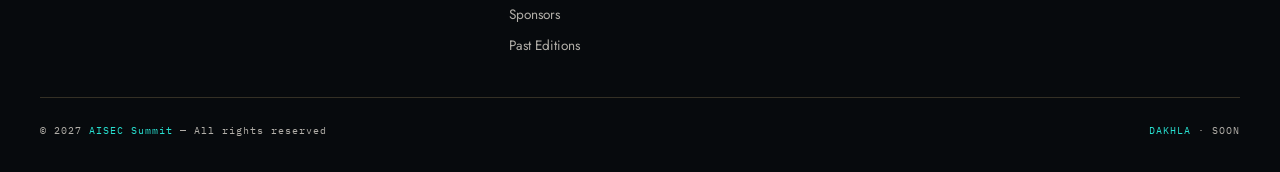
==== commit 027397ec: "Add two commity members & Editions slide click" ====
--- a/index.html
+++ b/index.html
@@ -98,27 +98,25 @@
   <div class="hero-signal-line" aria-hidden="true"><span></span></div>
   <div class="hero-content">
     <div class="hero-left fade-in">
-      <div class="hero-kicker">07 / AISEC <span class="outline">2027</span></div>
+      <div class="hero-kicker"> 7th Edition <span class="outline">2027</span></div>
       <h1 class="hero-title"><span>AISEC 2027</span></h1>
+      <div class="hero-meta">
+        <span class="hero-meta-item">Artificial Intelligence × Cybersecurity International Summit</span>
+        <span class="hero-meta-item">DAKHLA · MOROCCO · 4 - 6 May 2027</span>
+      </div>
+      <p class="hero-subtitle">The future rises from the Sahara dunes.</p>
       <div class="countdown-bar" aria-label="Countdown to AISEC 2027" aria-live="off">
         <div class="countdown-item"><span class="countdown-num" id="days">--</span><span class="countdown-label">Days</span></div>
         <div class="countdown-item"><span class="countdown-num" id="hours">--</span><span class="countdown-label">Hours</span></div>
         <div class="countdown-item"><span class="countdown-num" id="mins">--</span><span class="countdown-label">Minutes</span></div>
         <div class="countdown-item"><span class="countdown-num" id="secs">--</span><span class="countdown-label">Seconds</span></div>
       </div>
-      <div class="hero-meta">
-        <span class="hero-meta-item">Artificial Intelligence × Cybersecurity International Summit</span>
-        <span class="hero-meta-item">DAKHLA · MOROCCO · 4 - 6 May 2027</span>
-      </div>
-      <p class="hero-subtitle">The future rises from the Sahara dunes.</p>
       <div class="hero-btns">
         <a href="conference/registration.html" class="btn-primary">Enter the signal <span aria-hidden="true">▸</span></a>
         <a href="#event" class="btn-outline">Explore the program</a>
       </div>
     </div>
   </div>
-  <div class="hero-status" aria-hidden="true">SIGNAL RECEIVED / ATLANTIC NODE // DAKHLA<br>AI LAYER: ONLINE / SECURITY LAYER: ONLINE</div>
-  <div class="hero-date-note" aria-hidden="true">EVENT DATE<br>4 - 6 May 2027</div>
 </section>
 
 <div class="stats-strip">
@@ -627,96 +625,145 @@
   <div class="section-wrap">
     <div class="section-head fade-in"><div><div class="section-tag">05 / Archive</div><h2 class="section-title">Past <span class="highlight">Editions</span></h2></div></div>
     <div class="editions-slider fade-in">
-      <div class="editions-track" id="editionsTrack">
-
-        <div class="edition-slide edition-current">
-          <div class="edition-header">
-            <img class="edition-bg-img" src="images/editions/2027.png" alt="AISEC 2027 futuristic Moroccan desert artwork">
-            <div class="edition-overlay"></div>
-            <div class="edition-year">2027</div>
-            <div class="edition-header-content"><div class="edition-num">// Edition 07 · Incoming</div><div class="edition-title">AISEC 2027</div><div class="edition-meta">04 – 06 May 2027 · Dakhla , Morocco</div></div>
-          </div>
-          <div class="edition-body"><p class="edition-current-note">SIGNAL FROM THE DUNES<br><span>Where the Sahara meets the Signal.</span></p></div>
-        </div>
-
-        <div class="edition-slide">
-          <div class="edition-header">
-            <img class="edition-bg-img" src="images/editions/2026.png" alt="AiSec 2025">
-            <div class="edition-overlay"></div>
-            <div class="edition-year">2026</div>
-            <div class="edition-header-content"><div class="edition-num">// Edition 06</div><div class="edition-title">AiSec 2026</div><div class="edition-meta">15&#8211;17 May 2026 &#183; ENSA Marrakech</div></div>
-          </div>
-          <div class="edition-body">
-            <div class="edition-stats"><div class="edition-stat"><div class="n">950+</div><div class="l">Attendees</div></div><div class="edition-stat"><div class="n">35</div><div class="l">Speakers</div></div><div class="edition-stat"><div class="n">48</div><div class="l">CTF Teams</div></div></div>
-          </div>
-          <a href="https://ensa-marrakech.uca.ma/evenements/aisec-2026-6e-edition-conference-sur-intelligence-artificielle-cybersecurite/" target="_blank" rel="noopener noreferrer" class="edition-video-link"> <span>▶</span> Watch Edition Highlights <span class="video-arrow">↗</span></a>
-        </div>
-
-        <div class="edition-slide">
-          <div class="edition-header">
-            <img class="edition-bg-img" src="images/editions/2025.jpg" alt="AiSec 2024">
-            <div class="edition-overlay"></div>
-            <div class="edition-year">2025</div>
-            <div class="edition-header-content"><div class="edition-num">// Edition 05</div><div class="edition-title">AiSec 2025</div><div class="edition-meta">12&#8211;14 May 2024 &#183; ENSA Marrakech</div></div>
-          </div>
-          <div class="edition-body">
-            <div class="edition-stats"><div class="edition-stat"><div class="n">650+</div><div class="l">Attendees</div></div><div class="edition-stat"><div class="n">28</div><div class="l">Speakers</div></div><div class="edition-stat"><div class="n">40</div><div class="l">CTF Teams</div></div></div>
-          </div>
-          <a href="https://www.youtube.com/watch?v=JtRmPPWpwNY" target="_blank" rel="noopener noreferrer" class="edition-video-link"> <span>▶</span> Watch Edition Highlights <span class="video-arrow">↗</span></a>
-        </div>
-
-        <div class="edition-slide">
-          <div class="edition-header">
-            <img class="edition-bg-img" src="images/editions/event-2.jpg" alt="AiSec 2024">
-            <div class="edition-overlay"></div>
-            <div class="edition-year">2024</div>
-            <div class="edition-header-content"><div class="edition-num">// Edition 04</div><div class="edition-title">AiSec 2024</div><div class="edition-meta">09&#8211;11 May 2024 &#183; Essaouira</div></div>
-          </div>
-          <div class="edition-body">
-            <div class="edition-stats"><div class="edition-stat"><div class="n">600+</div><div class="l">Attendees</div></div><div class="edition-stat"><div class="n">26</div><div class="l">Speakers</div></div><div class="edition-stat"><div class="n">35</div><div class="l">CTF Teams</div></div></div>
-          </div>
-          <a href="https://www.youtube.com/watch?v=MpEH3oiq1-g" target="_blank" rel="noopener noreferrer" class="edition-video-link"> <span>▶</span> Watch Edition Highlights <span class="video-arrow">↗</span></a>
-        </div>
-
-        <div class="edition-slide">
-          <div class="edition-header">
-            <img class="edition-bg-img" src="images/editions/2023.png" alt="AiSec 2023">
-            <div class="edition-overlay"></div>
-            <div class="edition-year">2023</div>
-            <div class="edition-header-content"><div class="edition-num">// Edition 03</div><div class="edition-title">AiSec 2023</div><div class="edition-meta">17&#8211;19 May 2023 &#183; ENSA Marrakech</div></div>
-          </div>
-          <div class="edition-body">
-            <div class="edition-stats"><div class="edition-stat"><div class="n">500+</div><div class="l">Attendees</div></div><div class="edition-stat"><div class="n">22</div><div class="l">Speakers</div></div><div class="edition-stat"><div class="n">30</div><div class="l">CTF Teams</div></div></div>
-          </div>
-          <a href="https://www.youtube.com/watch?v=XswRb2SDlJY" target="_blank" rel="noopener noreferrer" class="edition-video-link"> <span>▶</span> Watch Edition Highlights <span class="video-arrow">↗</span></a>
-        </div>
-
-        <div class="edition-slide">
-          <div class="edition-header">
-            <img class="edition-bg-img" src="images/editions/2022.jpg" alt="AiSec 2022">
-            <div class="edition-overlay"></div>
-            <div class="edition-year">2022</div>
-            <div class="edition-header-content"><div class="edition-num">// Edition 02</div><div class="edition-title">AiSec 2022</div><div class="edition-meta">21&#8211;28 May 2022 &#183; ENSA Marrakech</div></div>
-          </div>
-          <div class="edition-body">
-            <div class="edition-stats"><div class="edition-stat"><div class="n">380+</div><div class="l">Attendees</div></div><div class="edition-stat"><div class="n">18</div><div class="l">Speakers</div></div><div class="edition-stat"><div class="n">20</div><div class="l">CTF Teams</div></div></div>
-          </div>
-          <a href="https://www.youtube.com/watch?v=Jptn0QfXhfo" target="_blank" rel="noopener noreferrer" class="edition-video-link"> <span>▶</span> Watch Edition Highlights <span class="video-arrow">↗</span></a>
-        </div>
-
-        <div class="edition-slide">
-          <div class="edition-header">
-            <img class="edition-bg-img" src="images/editions/2021.jpg" alt="AiSec 2021">
-            <div class="edition-overlay"></div>
-            <div class="edition-year">2021</div>
-            <div class="edition-header-content"><div class="edition-num">// Edition 01</div><div class="edition-title">AiSec 2021</div><div class="edition-meta">13&#8211;18 May 2022 &#183; ENSA Marrakech</div></div>
-          </div>
-          <div class="edition-body">
-            <div class="edition-stats"><div class="edition-stat"><div class="n">200+</div><div class="l">Attendees</div></div><div class="edition-stat"><div class="n">12</div><div class="l">Speakers</div></div><div class="edition-stat"><div class="n">10</div><div class="l">CTF Teams</div></div></div>
-          </div>
-        </div>
-
-      </div>
+    <div class="editions-track" id="editionsTrack">
+
+      <a class="edition-slide"
+        href="https://ensa-marrakech.uca.ma/evenements/aisec-2026-6e-edition-conference-sur-intelligence-artificielle-cybersecurite/"
+        target="_blank" rel="noopener noreferrer"
+        aria-label="AiSec 2026 – voir les détails de l'édition">
+        <div class="edition-header">
+          <img class="edition-bg-img" src="images/editions/2026.png" alt="AiSec 2026">
+          <div class="edition-overlay"></div>
+          <div class="edition-year">2026</div>
+          <div class="edition-header-content">
+            <div class="edition-num">// Edition 06</div>
+            <div class="edition-title">AiSec 2026</div>
+            <div class="edition-meta">15&#8211;17 May 2026 &#183; ENSA Marrakech</div>
+          </div>
+        </div>
+        <div class="edition-body">
+          <div class="edition-stats">
+            <div class="edition-stat"><div class="n">950+</div><div class="l">Attendees</div></div>
+            <div class="edition-stat"><div class="n">35</div><div class="l">Speakers</div></div>
+            <div class="edition-stat"><div class="n">48</div><div class="l">CTF Teams</div></div>
+          </div>
+        </div>
+      </a>
+
+      <a class="edition-slide"
+        href="https://www.youtube.com/watch?v=JtRmPPWpwNY"
+        target="_blank" rel="noopener noreferrer"
+        aria-label="AiSec 2025 – regarder les temps forts de l'édition">
+        <div class="edition-header">
+          <img class="edition-bg-img" src="images/editions/2025.jpg" alt="AiSec 2025">
+          <div class="edition-overlay"></div>
+          <div class="edition-year">2025</div>
+          <div class="edition-header-content">
+            <div class="edition-num">// Edition 05</div>
+            <div class="edition-title">AiSec 2025</div>
+            <div class="edition-meta">12&#8211;14 May 2024 &#183; ENSA Marrakech</div>
+          </div>
+        </div>
+        <div class="edition-body">
+          <div class="edition-stats">
+            <div class="edition-stat"><div class="n">650+</div><div class="l">Attendees</div></div>
+            <div class="edition-stat"><div class="n">28</div><div class="l">Speakers</div></div>
+            <div class="edition-stat"><div class="n">40</div><div class="l">CTF Teams</div></div>
+          </div>
+        </div>
+      </a>
+
+      <a class="edition-slide"
+        href="https://www.youtube.com/watch?v=MpEH3oiq1-g"
+        target="_blank" rel="noopener noreferrer"
+        aria-label="AiSec 2024 – regarder les temps forts de l'édition">
+        <div class="edition-header">
+          <img class="edition-bg-img" src="images/editions/event-2.jpg" alt="AiSec 2024">
+          <div class="edition-overlay"></div>
+          <div class="edition-year">2024</div>
+          <div class="edition-header-content">
+            <div class="edition-num">// Edition 04</div>
+            <div class="edition-title">AiSec 2024</div>
+            <div class="edition-meta">09&#8211;11 May 2024 &#183; Essaouira</div>
+          </div>
+        </div>
+        <div class="edition-body">
+          <div class="edition-stats">
+            <div class="edition-stat"><div class="n">600+</div><div class="l">Attendees</div></div>
+            <div class="edition-stat"><div class="n">26</div><div class="l">Speakers</div></div>
+            <div class="edition-stat"><div class="n">35</div><div class="l">CTF Teams</div></div>
+          </div>
+        </div>
+      </a>
+
+      <a class="edition-slide"
+        href="https://www.youtube.com/watch?v=XswRb2SDlJY"
+        target="_blank" rel="noopener noreferrer"
+        aria-label="AiSec 2023 – regarder les temps forts de l'édition">
+        <div class="edition-header">
+          <img class="edition-bg-img" src="images/editions/2023.png" alt="AiSec 2023">
+          <div class="edition-overlay"></div>
+          <div class="edition-year">2023</div>
+          <div class="edition-header-content">
+            <div class="edition-num">// Edition 03</div>
+            <div class="edition-title">AiSec 2023</div>
+            <div class="edition-meta">17&#8211;19 May 2023 &#183; ENSA Marrakech</div>
+          </div>
+        </div>
+        <div class="edition-body">
+          <div class="edition-stats">
+            <div class="edition-stat"><div class="n">500+</div><div class="l">Attendees</div></div>
+            <div class="edition-stat"><div class="n">22</div><div class="l">Speakers</div></div>
+            <div class="edition-stat"><div class="n">30</div><div class="l">CTF Teams</div></div>
+          </div>
+        </div>
+      </a>
+
+      <a class="edition-slide"
+        href="https://www.youtube.com/watch?v=Jptn0QfXhfo"
+        target="_blank" rel="noopener noreferrer"
+        aria-label="AiSec 2022 – regarder les temps forts de l'édition">
+        <div class="edition-header">
+          <img class="edition-bg-img" src="images/editions/2022.jpg" alt="AiSec 2022">
+          <div class="edition-overlay"></div>
+          <div class="edition-year">2022</div>
+          <div class="edition-header-content">
+            <div class="edition-num">// Edition 02</div>
+            <div class="edition-title">AiSec 2022</div>
+            <div class="edition-meta">21&#8211;28 May 2022 &#183; ENSA Marrakech</div>
+          </div>
+        </div>
+        <div class="edition-body">
+          <div class="edition-stats">
+            <div class="edition-stat"><div class="n">380+</div><div class="l">Attendees</div></div>
+            <div class="edition-stat"><div class="n">18</div><div class="l">Speakers</div></div>
+            <div class="edition-stat"><div class="n">20</div><div class="l">CTF Teams</div></div>
+          </div>
+        </div>
+      </a>
+
+      <!-- 2021 : pas de lien, reste un div -->
+      <div class="edition-slide">
+        <div class="edition-header">
+          <img class="edition-bg-img" src="images/editions/2021.jpg" alt="AiSec 2021">
+          <div class="edition-overlay"></div>
+          <div class="edition-year">2021</div>
+          <div class="edition-header-content">
+            <div class="edition-num">// Edition 01</div>
+            <div class="edition-title">Cyber Week 2021</div>
+            <div class="edition-meta">13&#8211;18 May 2022 &#183; ENSA Marrakech</div>
+          </div>
+        </div>
+        <div class="edition-body">
+          <div class="edition-stats">
+            <div class="edition-stat"><div class="n">200+</div><div class="l">Attendees</div></div>
+            <div class="edition-stat"><div class="n">12</div><div class="l">Speakers</div></div>
+            <div class="edition-stat"><div class="n">10</div><div class="l">CTF Teams</div></div>
+          </div>
+        </div>
+      </div>
+
+    </div>
     </div>
     <div class="slider-controls fade-in">
       <button class="slider-btn" onclick="slideEditions(-1)">&#8249;</button>
--- a/tokens.css
+++ b/tokens.css
@@ -27,7 +27,7 @@
   --fs-hero:clamp(2.2rem,6vw,5.5rem);
   --fs-h2:clamp(1.8rem,4vw,3.5rem);
   --fs-body:1.0625rem;
-  --fs-label:.72rem;
+  --fs-label:1rem;
   --ls-label:.14em;
 
   --space-1:.25rem;--space-2:.5rem;--space-3:1rem;--space-4:1.5rem;
--- a/style.css
+++ b/style.css
@@ -133,7 +133,7 @@
 }
 .hero-meta-item {
   font-family: var(--font-mono);
-  font-size: .9rem;
+  font-size: 5rem;
   color: rgba(200,220,255,.65);
   letter-spacing: 1.5px;
   display: flex;
@@ -142,7 +142,7 @@
 }
 .hero-meta-item::before {
   content: '';
-  width: 4px; height: 4px;
+  width: 8px; height: 4px;
   border-radius: 50%;
   background: #7ab8ff;
   opacity: .55;
@@ -789,7 +789,7 @@
 .hero-title .outline{-webkit-text-stroke:1.5px var(--signal);color:transparent}
 @keyframes hero-title-reveal{from{opacity:0;clip-path:inset(100% 0 0 0);transform:translateY(18px)}to{opacity:1;clip-path:inset(0);transform:translateY(0)}}
 .hero-meta{display:flex;flex-direction:column;align-items:flex-start;gap:.5rem;margin:1.75rem 0 1.5rem}
-.hero-meta-item{font-size:.68rem;color:rgba(244,239,229,.82);letter-spacing:.12em}
+.hero-meta-item{font-size:1rem;color:rgba(244,239,229,.82);letter-spacing:.12em}
 .hero-meta-item::before{display:none}
 .hero-subtitle{font-family:var(--font-body);font-size:clamp(1.05rem,1.6vw,1.35rem);color:var(--ivory)!important;letter-spacing:.04em;margin-bottom:1.75rem}
 .hero-btns{gap:.75rem}
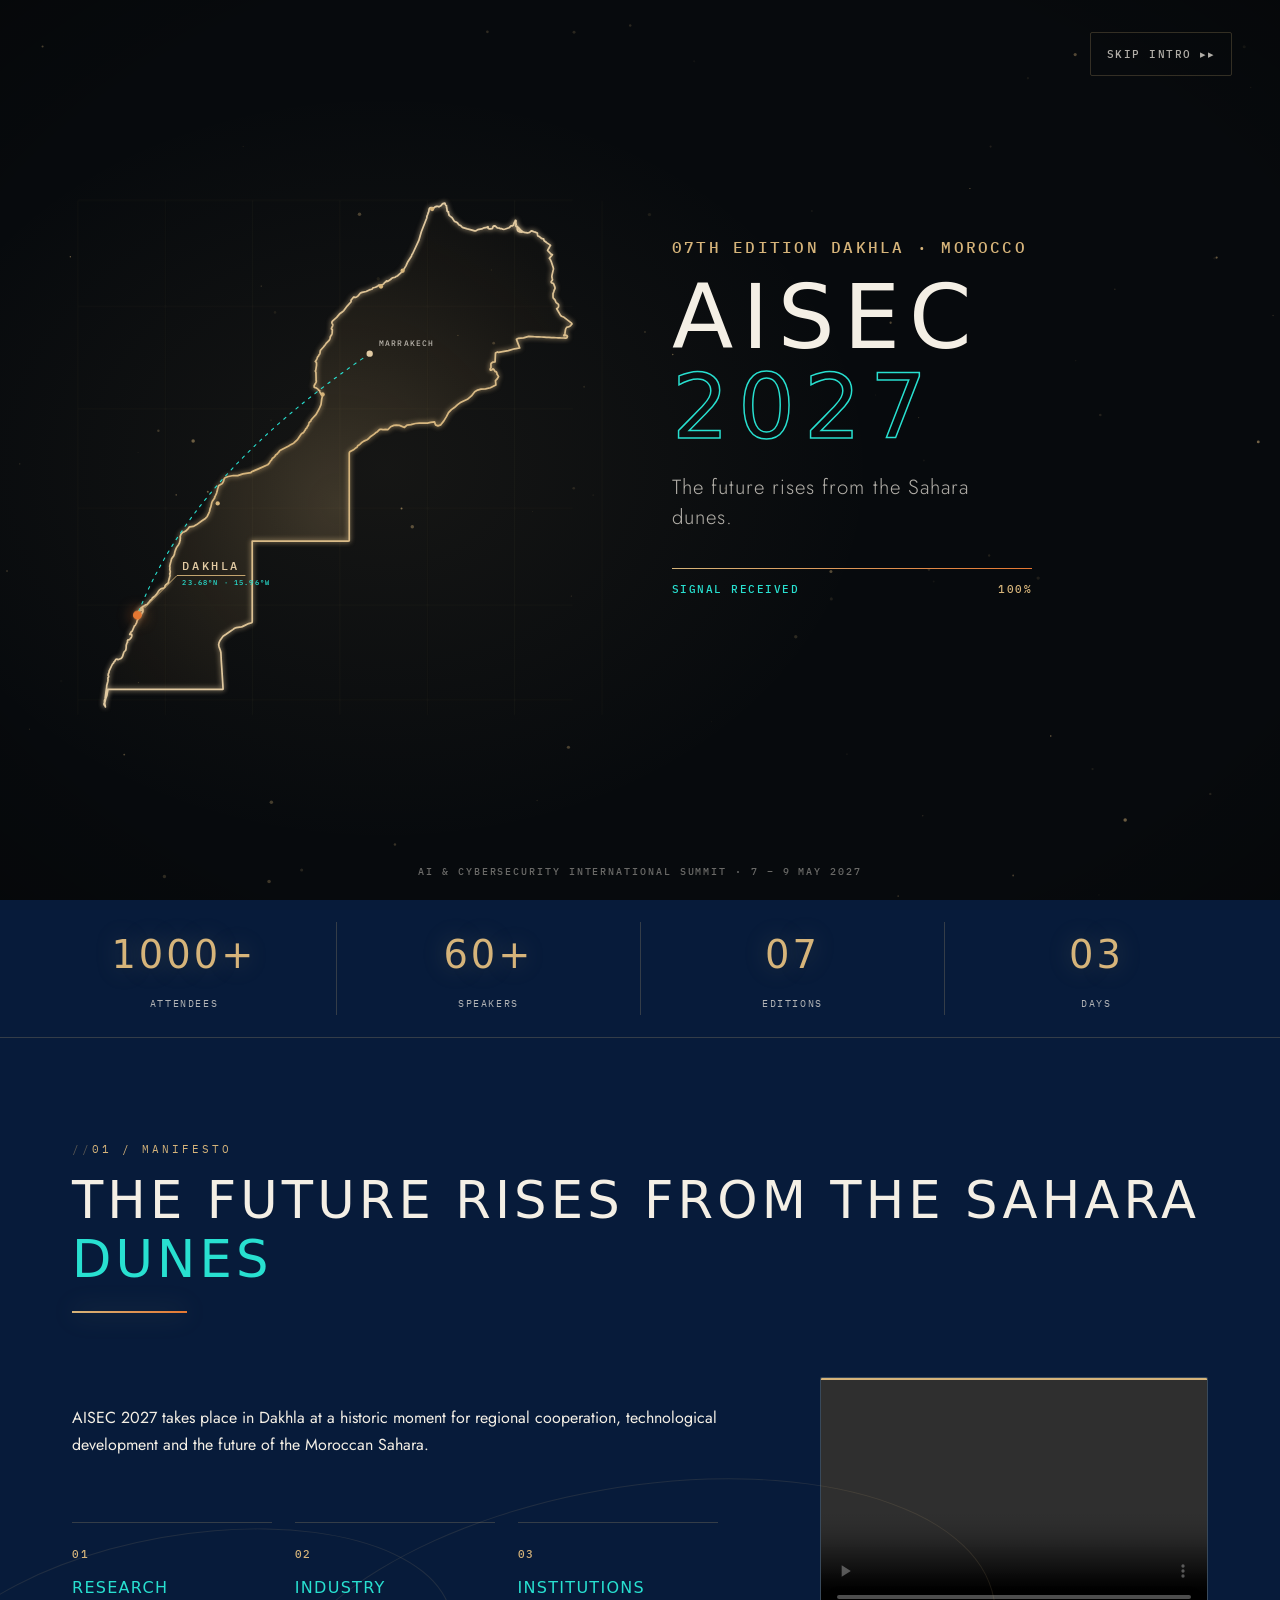
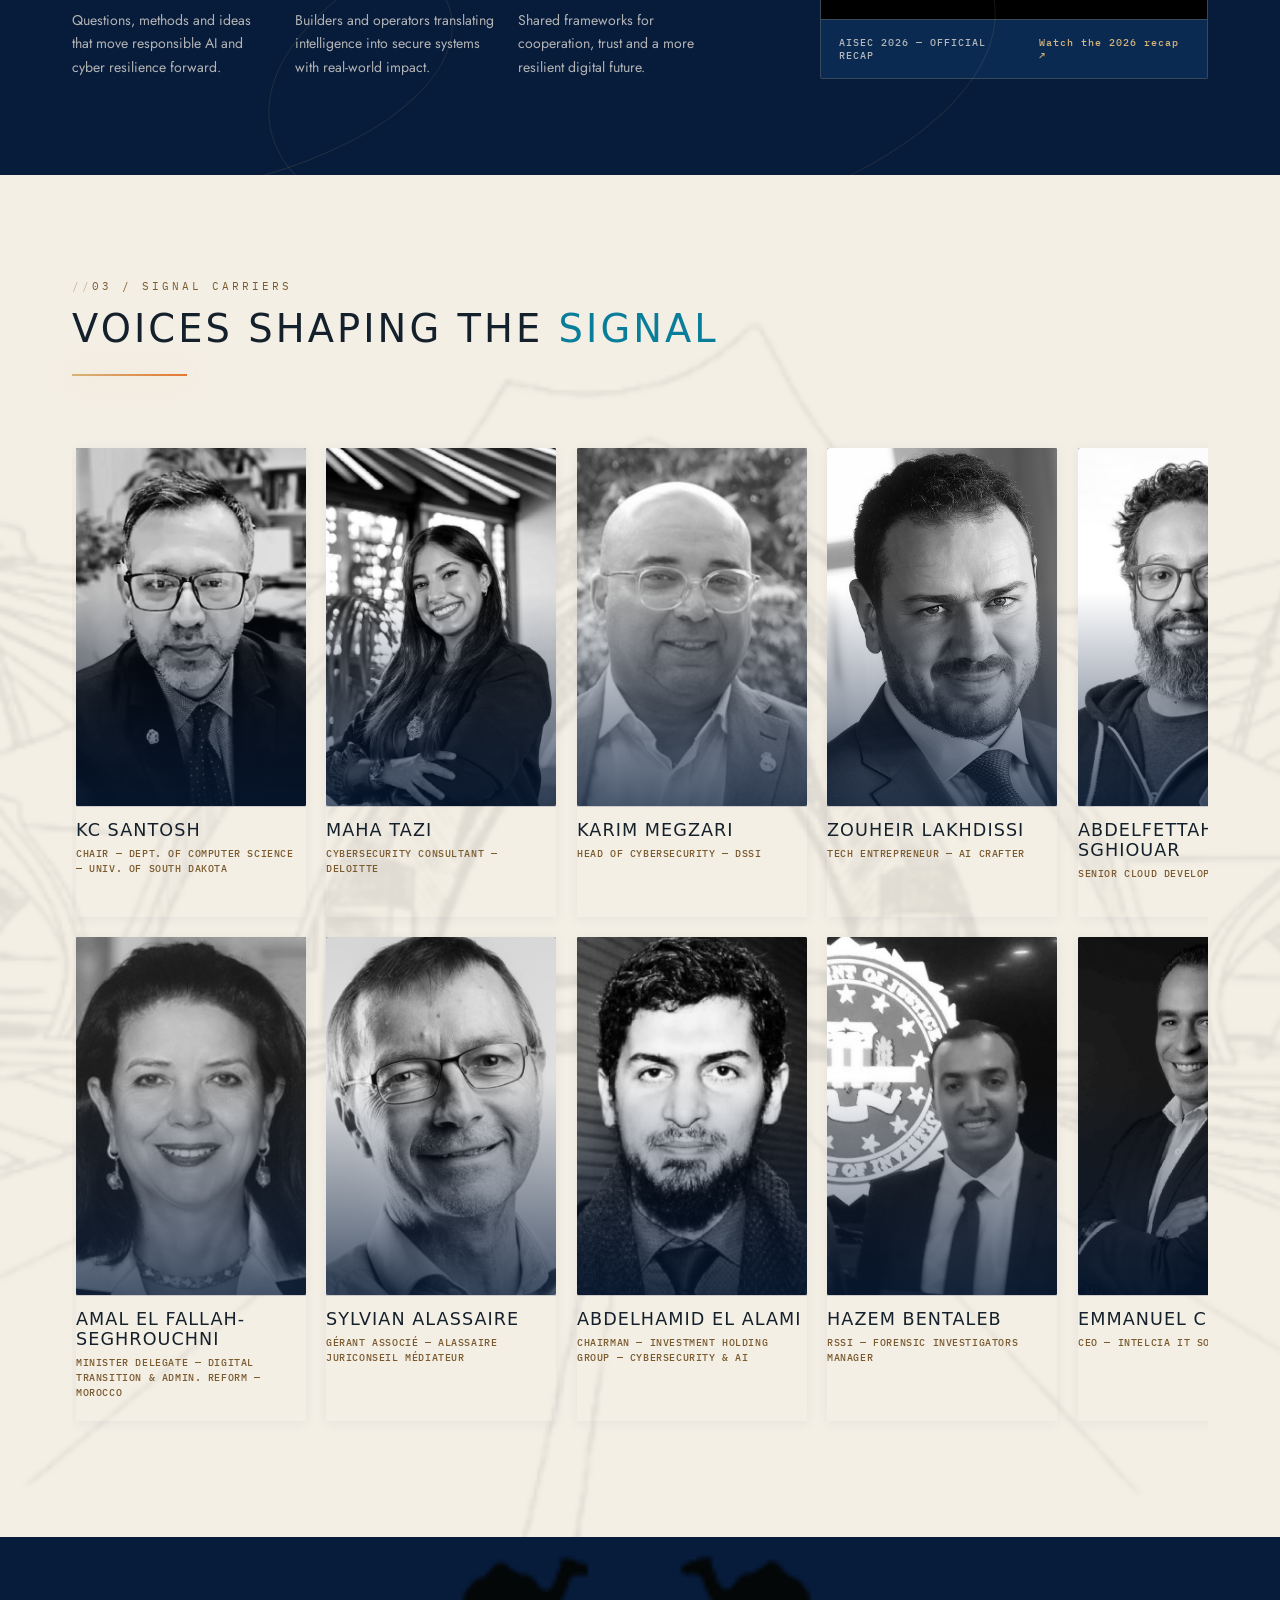
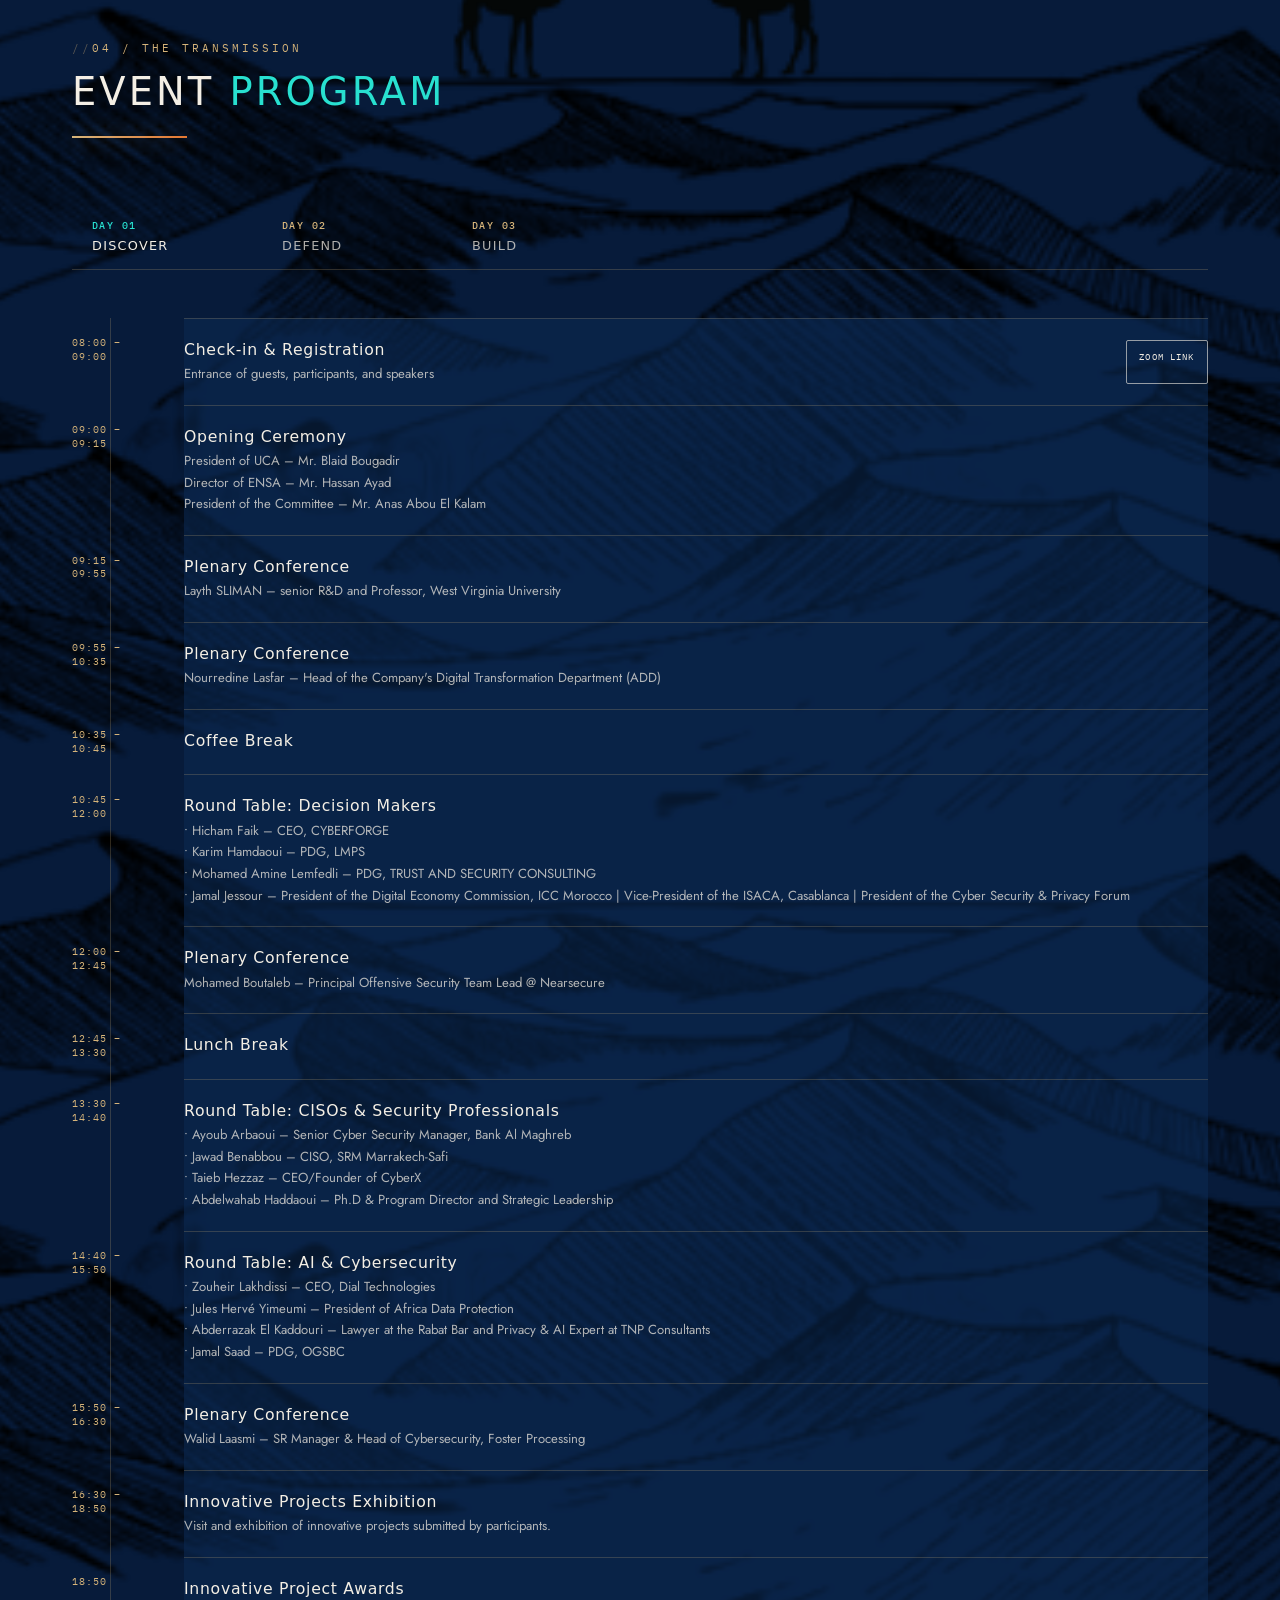
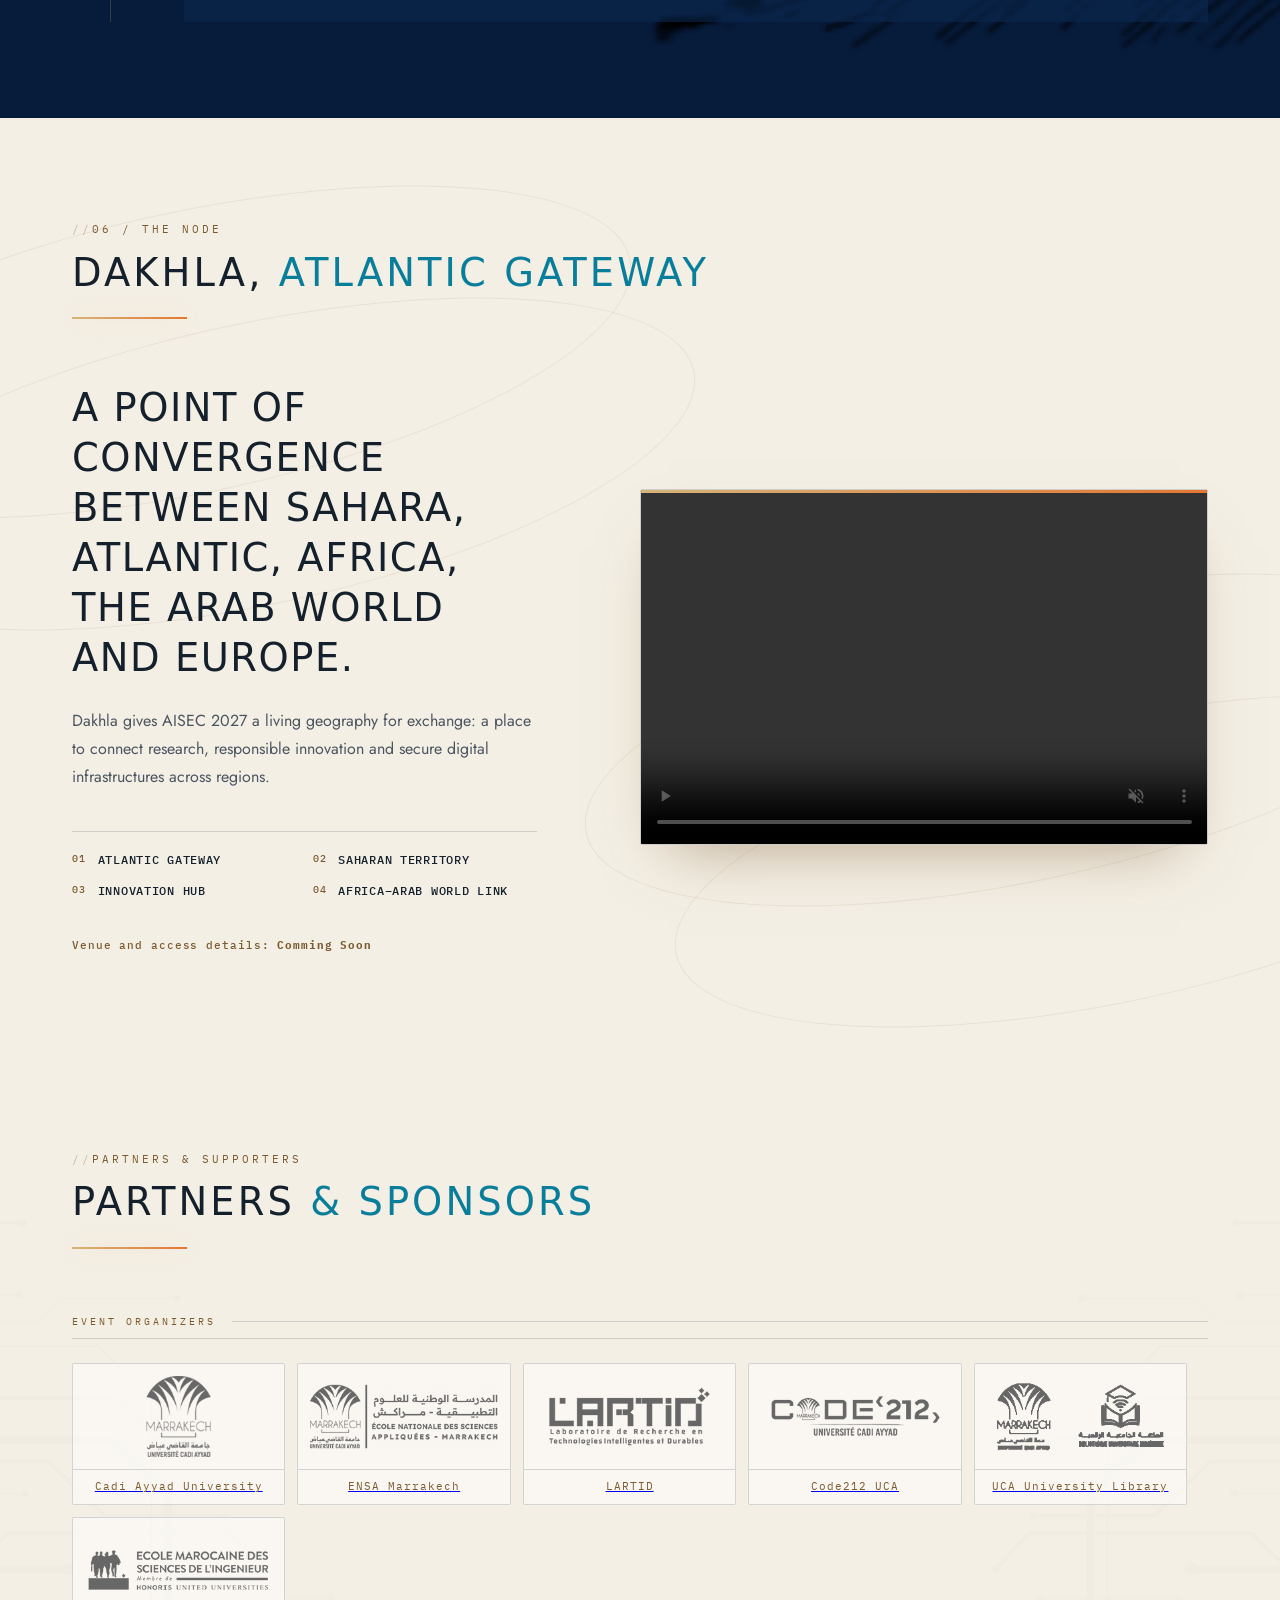
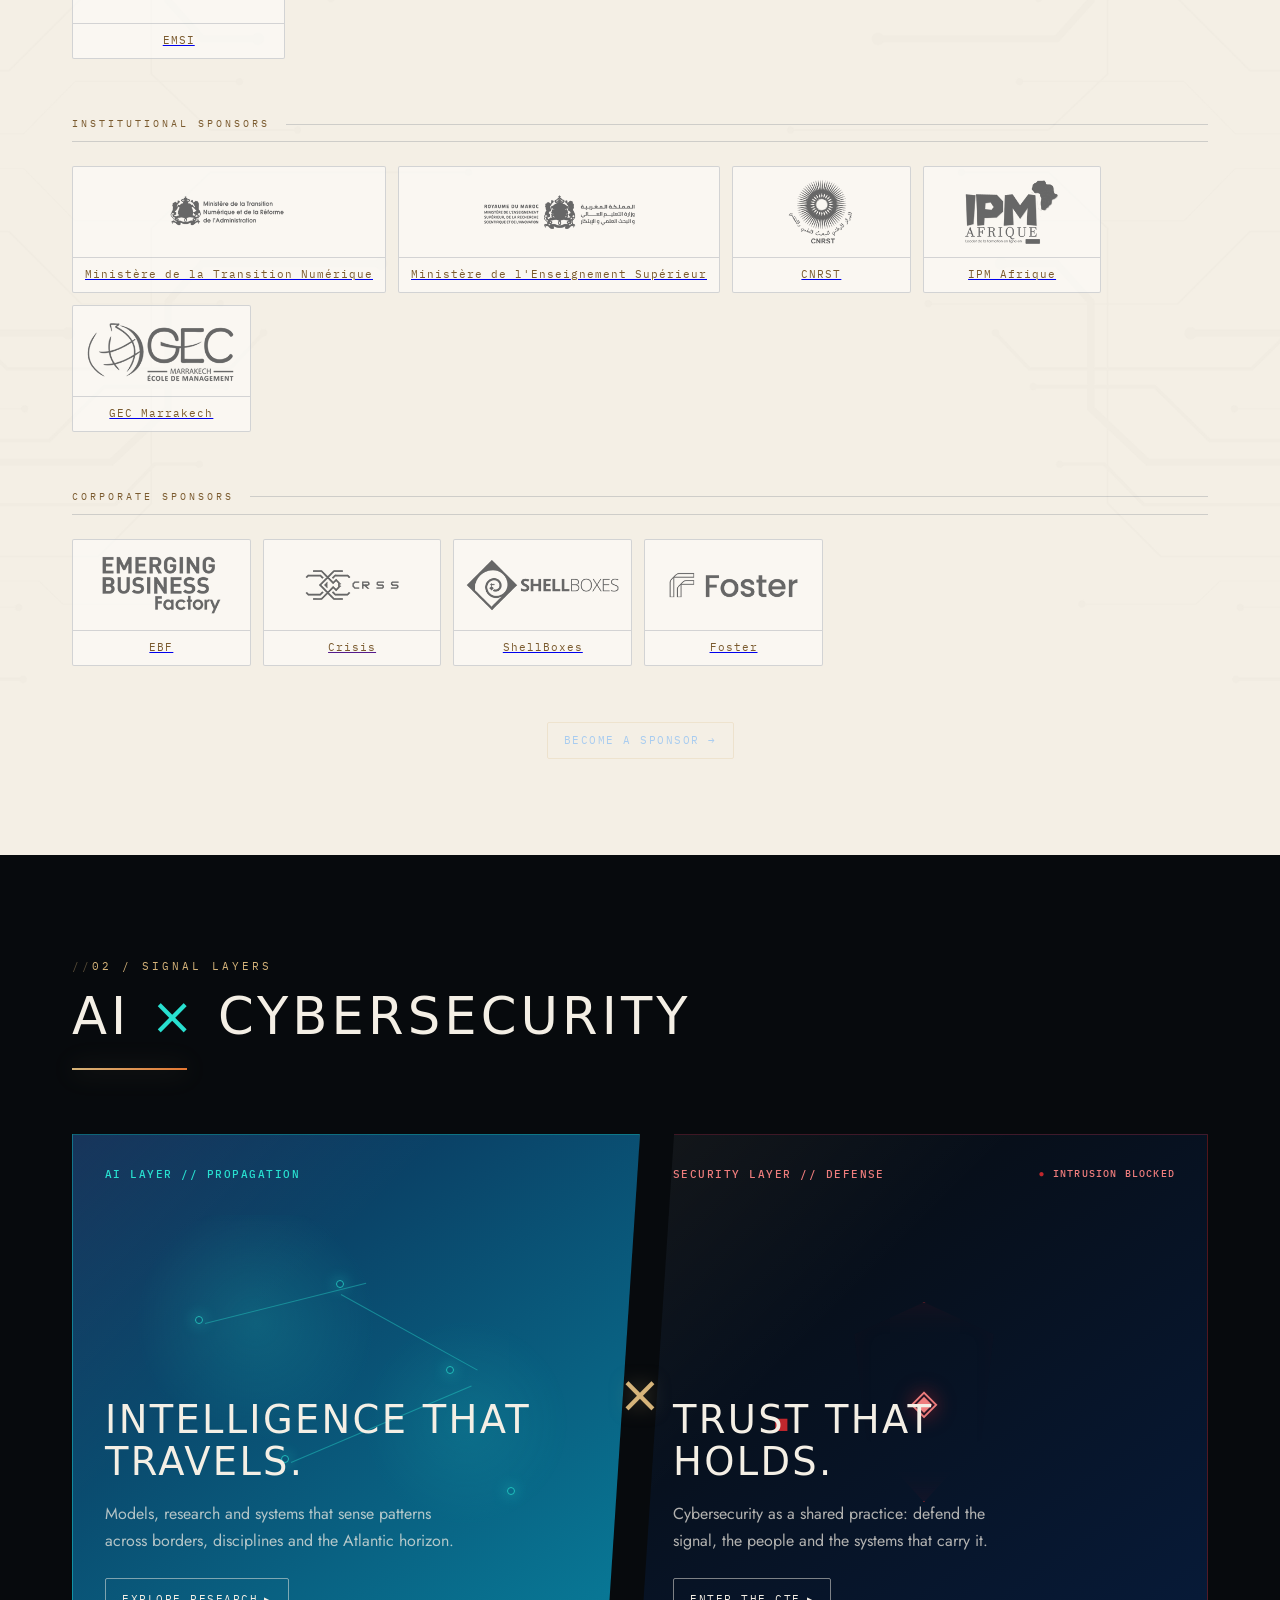
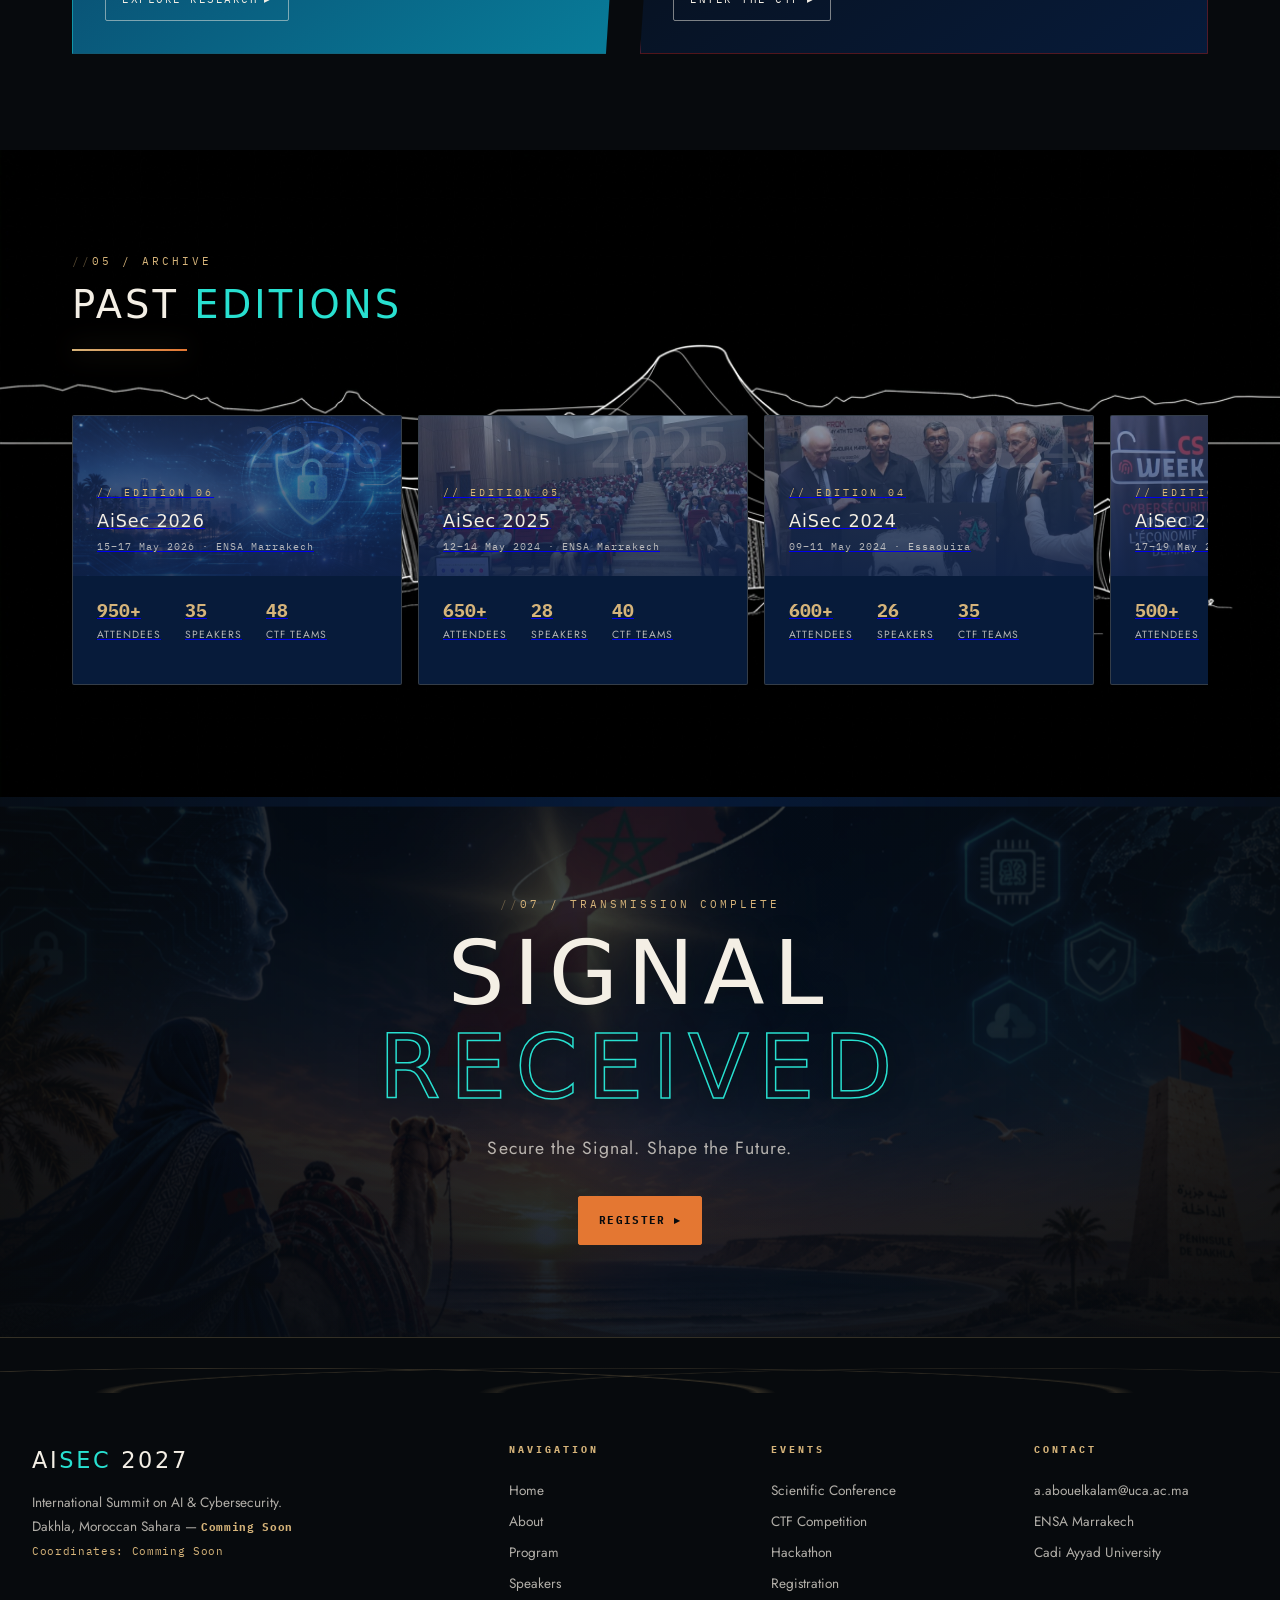
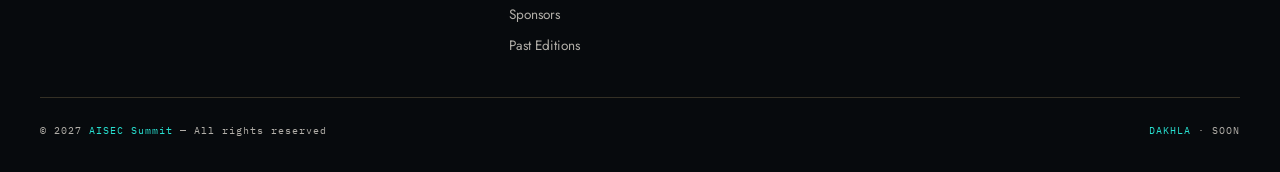
==== commit f6a182ad: "Changement de la date de 4 Mai à 7 Mai" ====
--- a/index.html
+++ b/index.html
@@ -48,7 +48,7 @@
 </svg>
     </div>
     <div class="mi-copy">
-      <span class="mi-kicker">07 / Dakhla · Morocco</span>
+      <span class="mi-kicker">07th Edition Dakhla · Morocco</span>
       <h2 class="mi-title"><span>AISEC</span><span class="mi-outline-text">2027</span></h2>
       <p class="mi-tag">The future rises from the Sahara dunes.</p>
       <div class="mi-progress" aria-hidden="true"><span id="miBar"></span></div>
@@ -56,7 +56,7 @@
       <button class="btn-primary mi-enter" id="miEnter" type="button" tabindex="-1">Scroll Down <span aria-hidden="true">▾</span></button>
     </div>
   </div>
-  <div class="mi-foot" aria-hidden="true">AI &amp; CYBERSECURITY INTERNATIONAL SUMMIT · 4 – 6 MAY 2027</div>
+  <div class="mi-foot" aria-hidden="true">AI &amp; CYBERSECURITY INTERNATIONAL SUMMIT · 7 – 9 MAY 2027</div>
 </div>
 
 <nav id="navbar" aria-label="Primary navigation">
@@ -102,7 +102,7 @@
       <h1 class="hero-title"><span>AISEC 2027</span></h1>
       <div class="hero-meta">
         <span class="hero-meta-item">Artificial Intelligence × Cybersecurity International Summit</span>
-        <span class="hero-meta-item">DAKHLA · MOROCCO · 4 - 6 May 2027</span>
+        <span class="hero-meta-item">DAKHLA · MOROCCO · 7 - 9 May 2027</span>
       </div>
       <p class="hero-subtitle">The future rises from the Sahara dunes.</p>
       <div class="countdown-bar" aria-label="Countdown to AISEC 2027" aria-live="off">
--- a/style.css
+++ b/style.css
@@ -315,7 +315,6 @@
 .countdown-bar {
   display: flex;
   gap: 0;
-  margin-top: 2.8rem;
   background: rgba(6,14,46,.6);
   border: 1px solid rgba(122,184,255,.18);
   border-radius: 8px;
@@ -789,7 +788,7 @@
 .hero-title .outline{-webkit-text-stroke:1.5px var(--signal);color:transparent}
 @keyframes hero-title-reveal{from{opacity:0;clip-path:inset(100% 0 0 0);transform:translateY(18px)}to{opacity:1;clip-path:inset(0);transform:translateY(0)}}
 .hero-meta{display:flex;flex-direction:column;align-items:flex-start;gap:.5rem;margin:1.75rem 0 1.5rem}
-.hero-meta-item{font-size:1rem;color:rgba(244,239,229,.82);letter-spacing:.12em}
+.hero-meta-item{font-size:1.4rem;color:rgba(244,239,229,.82);letter-spacing:.12em}
 .hero-meta-item::before{display:none}
 .hero-subtitle{font-family:var(--font-body);font-size:clamp(1.05rem,1.6vw,1.35rem);color:var(--ivory)!important;letter-spacing:.04em;margin-bottom:1.75rem}
 .hero-btns{gap:.75rem}
@@ -798,7 +797,7 @@
 .btn-primary:hover{background:var(--clay);border-color:var(--clay);box-shadow:var(--glow-sunset);transform:translateY(-2px)}
 .btn-outline{border-color:rgba(244,239,229,.6);background:transparent;color:var(--ivory)}
 .btn-outline:hover{border-color:var(--signal);color:var(--signal);background:transparent;transform:translateY(-2px)}
-.countdown-bar{margin-top:2.5rem;background:transparent;border:0;border-radius:0;backdrop-filter:none}
+.countdown-bar{margin-bottom:2.5rem;background:transparent;border:0;border-radius:0;backdrop-filter:none}
 .countdown-item{padding:.75rem 1rem 0 0;text-align:left;min-width:78px}
 .countdown-item + .countdown-item{border-left:0;border-left:1px solid var(--line-dark);padding-left:1rem}
 .countdown-num{font-size:1.4rem;color:var(--sand);text-shadow:none}
@@ -822,7 +821,7 @@
   .hero-status,.hero-date-note{font-size:.56rem;bottom:1rem}
   .hero-date-note{display:none}
   .hero-status{max-width:65%}
-  .countdown-bar{margin-top:1.5rem}
+  .countdown-bar{margin-bottom:1.5rem}
   .countdown-item{min-width:65px;padding-right:.65rem}.countdown-item + .countdown-item{padding-left:.65rem}
 }
 
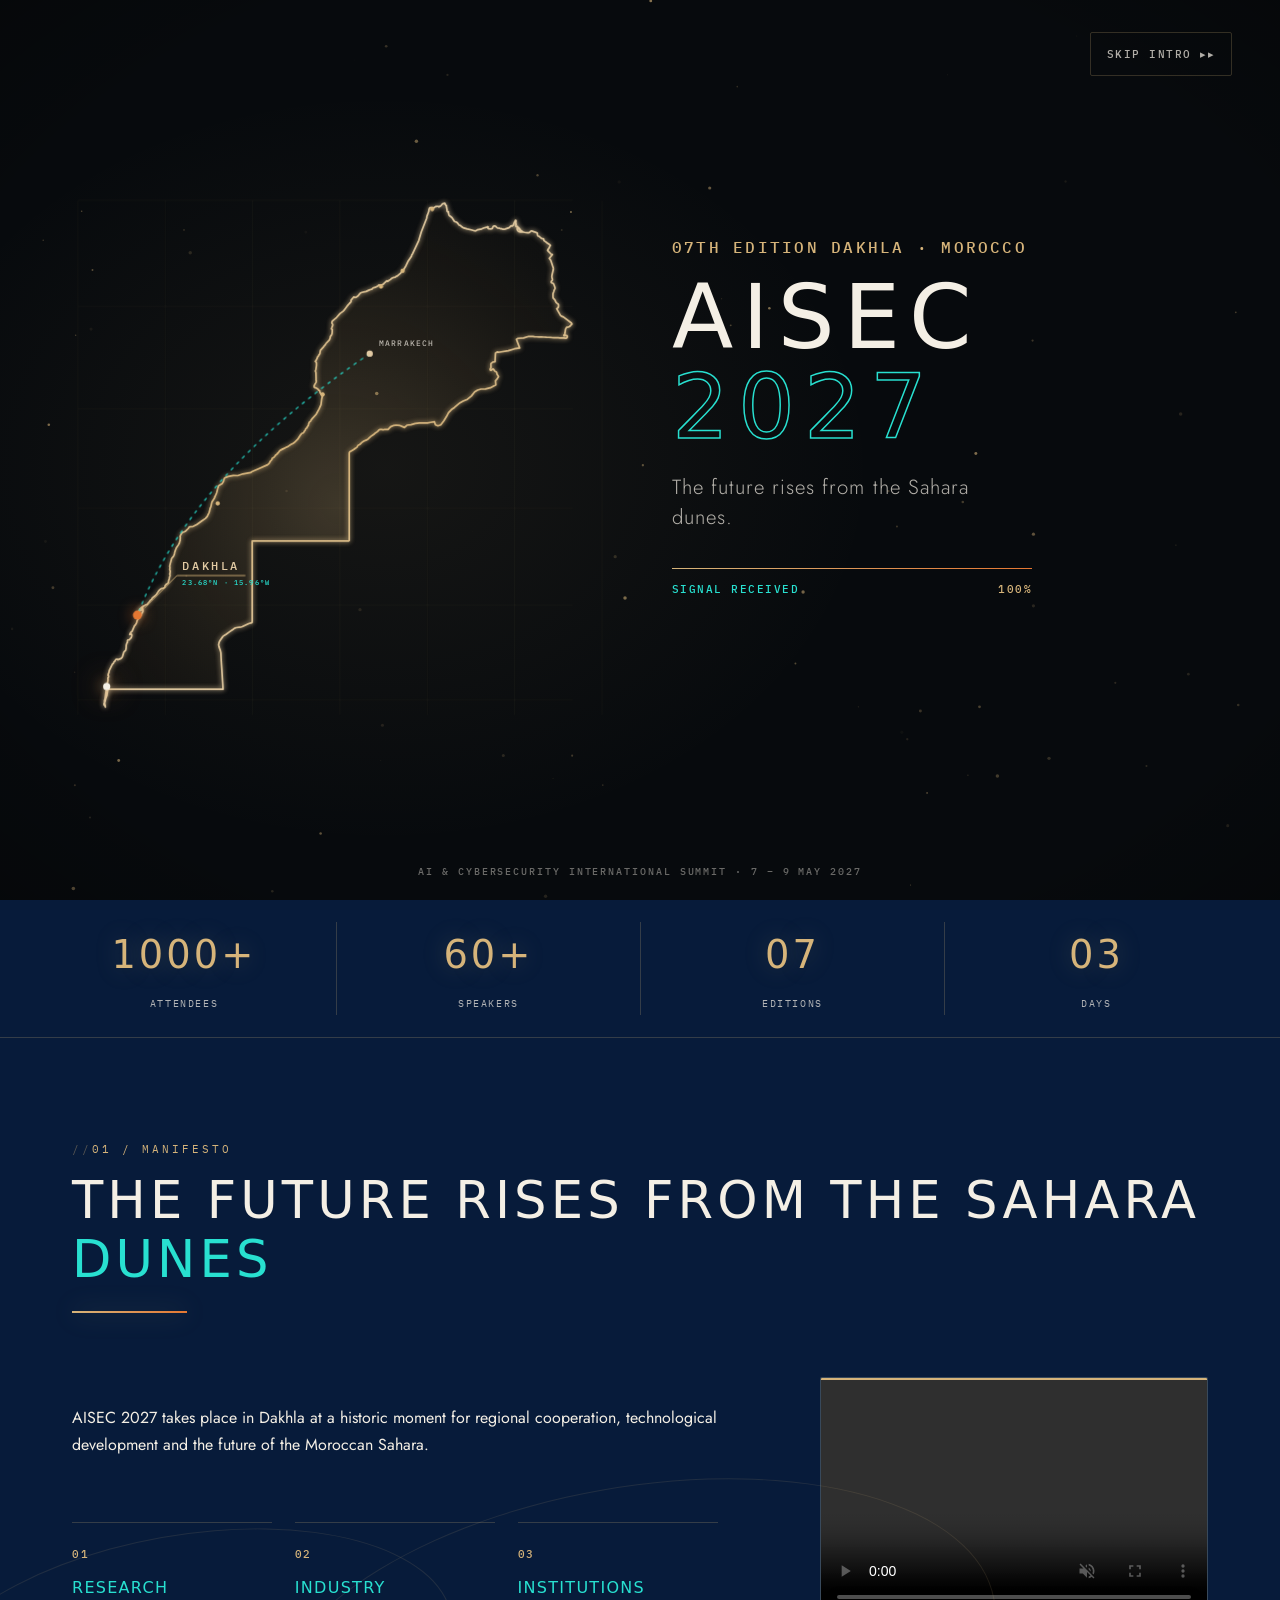
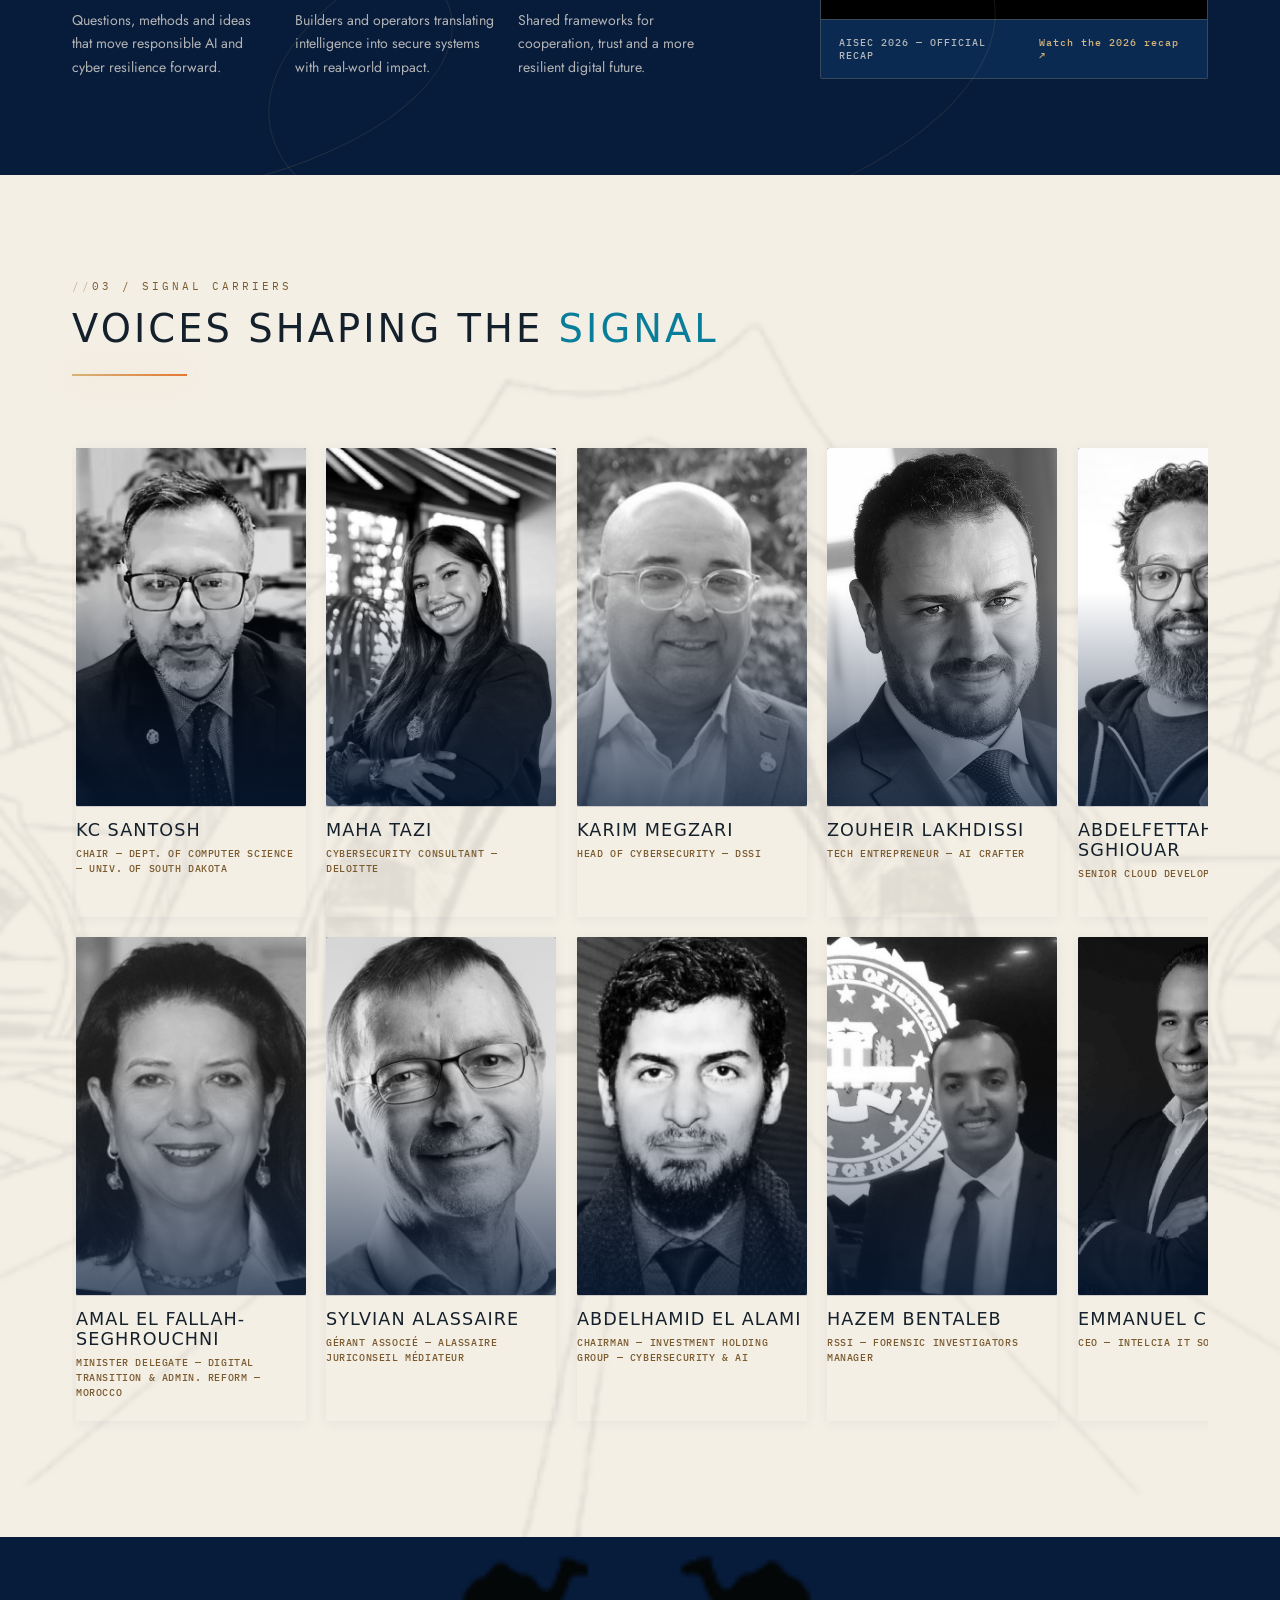
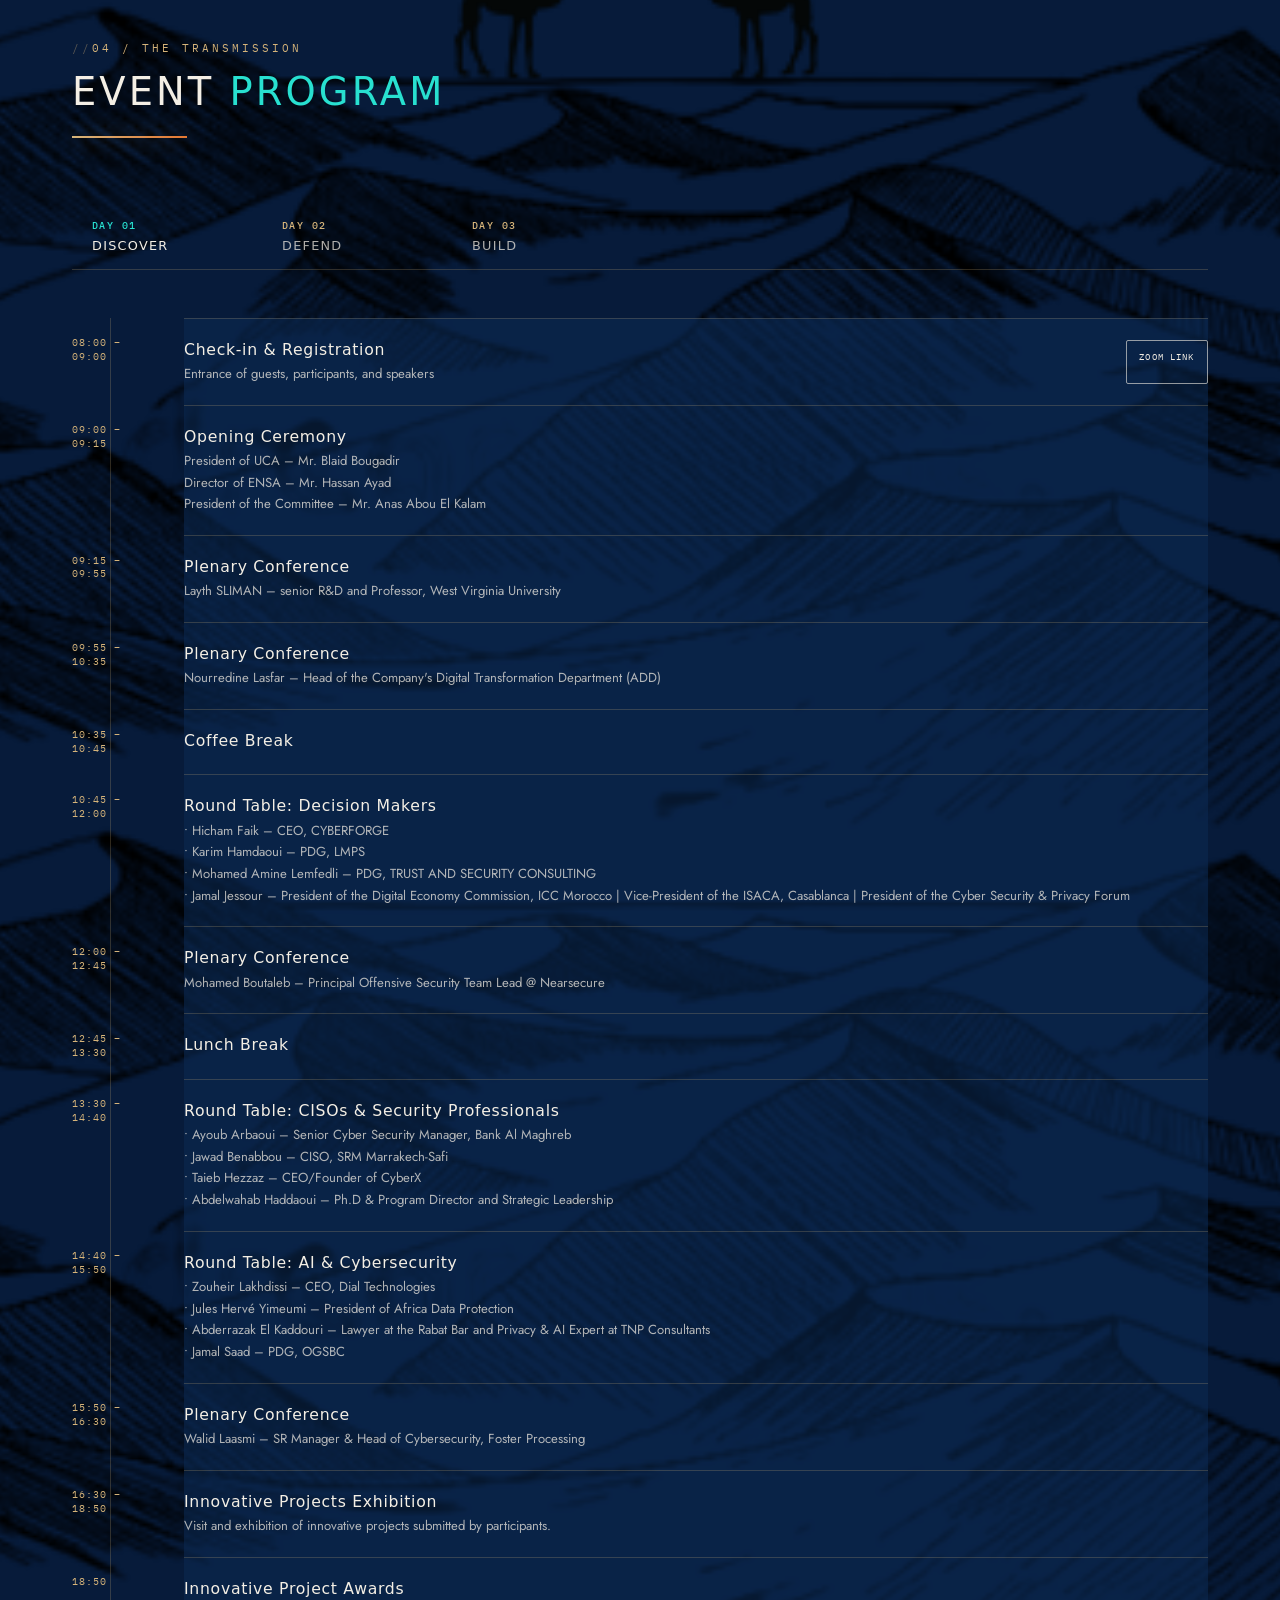
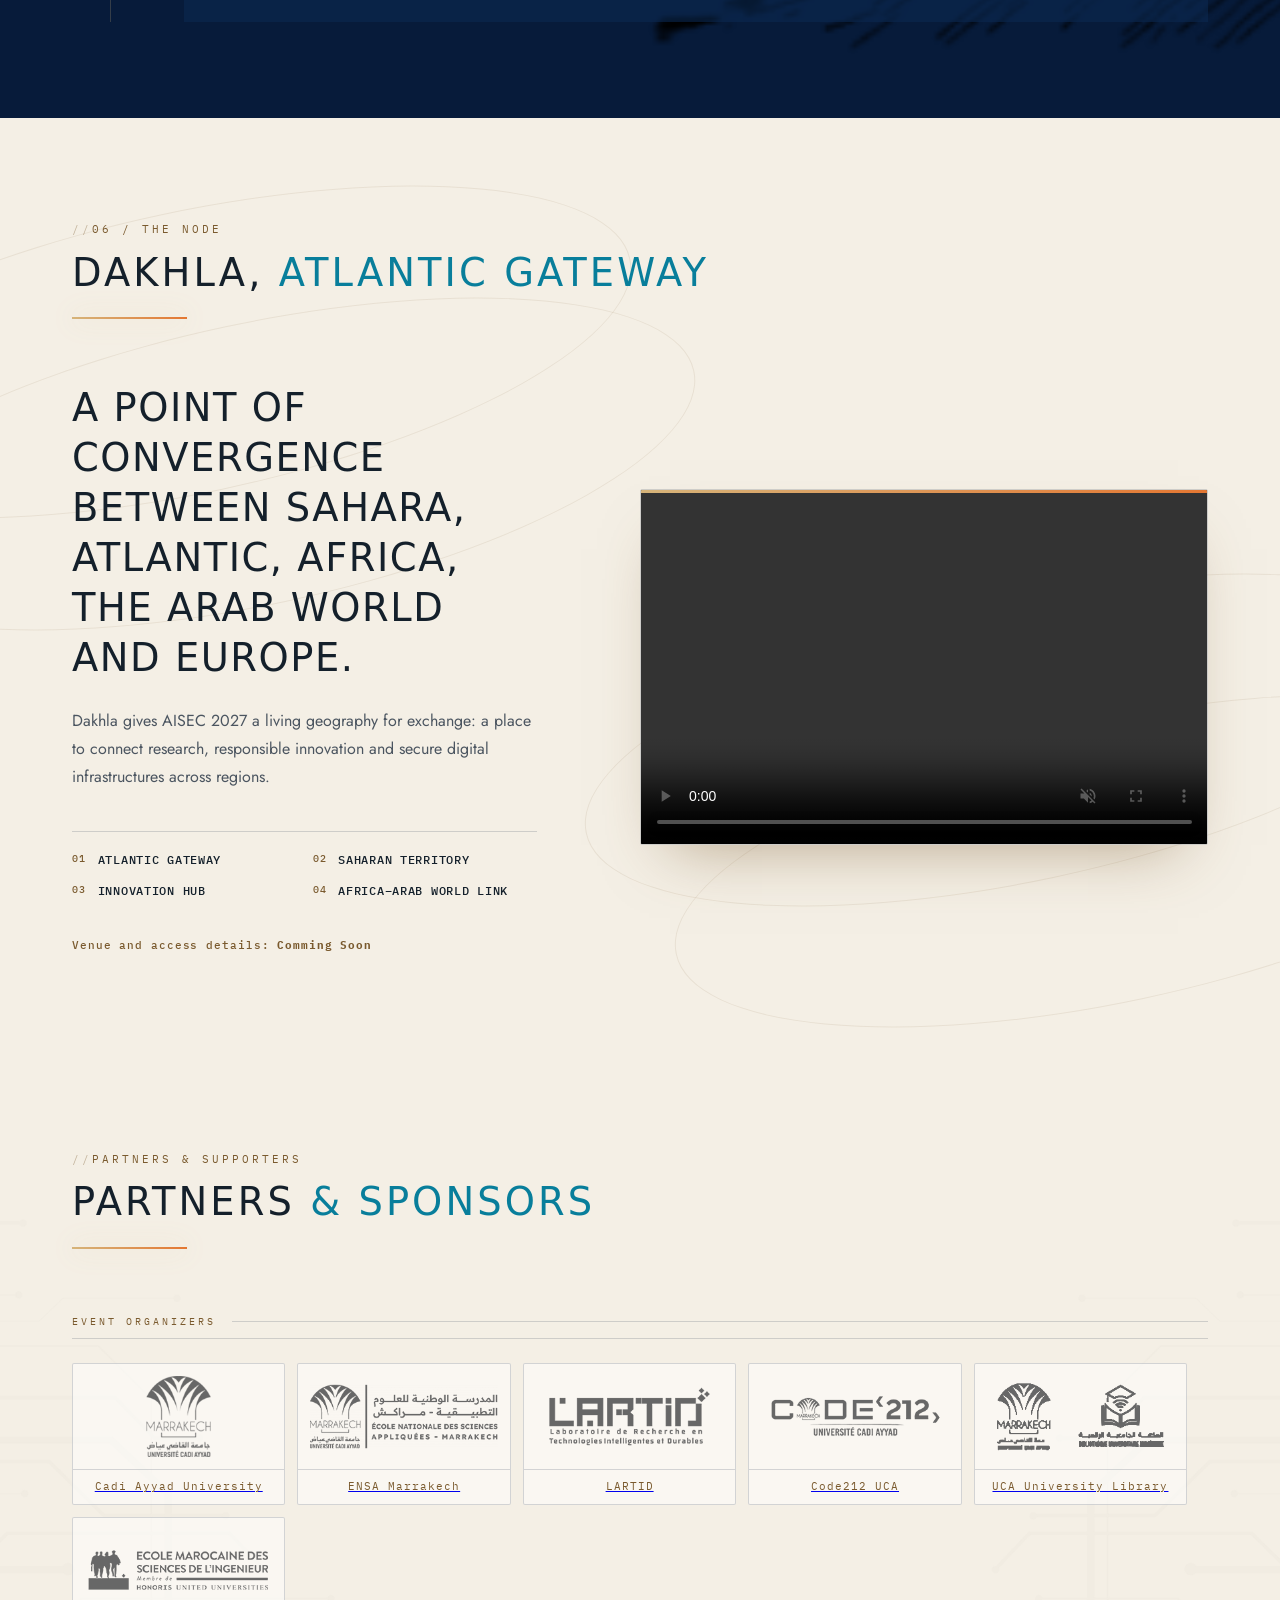
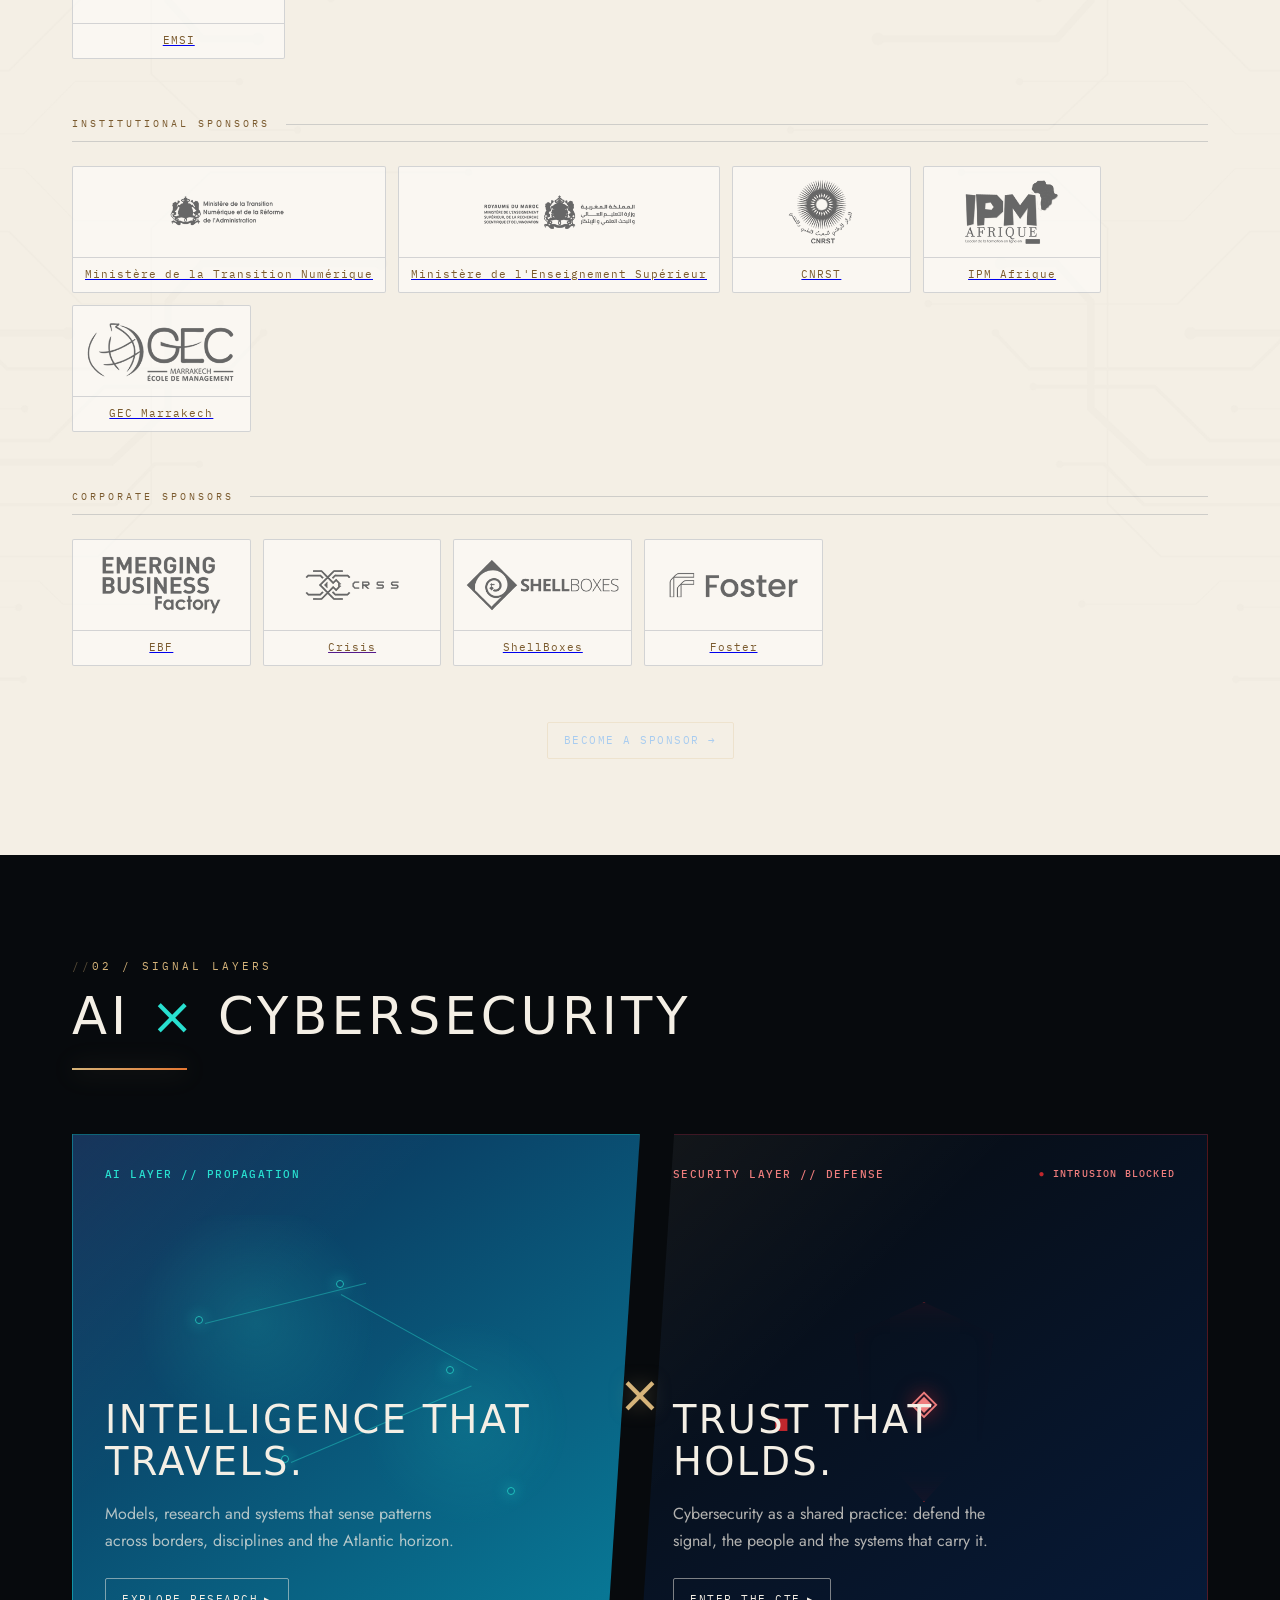
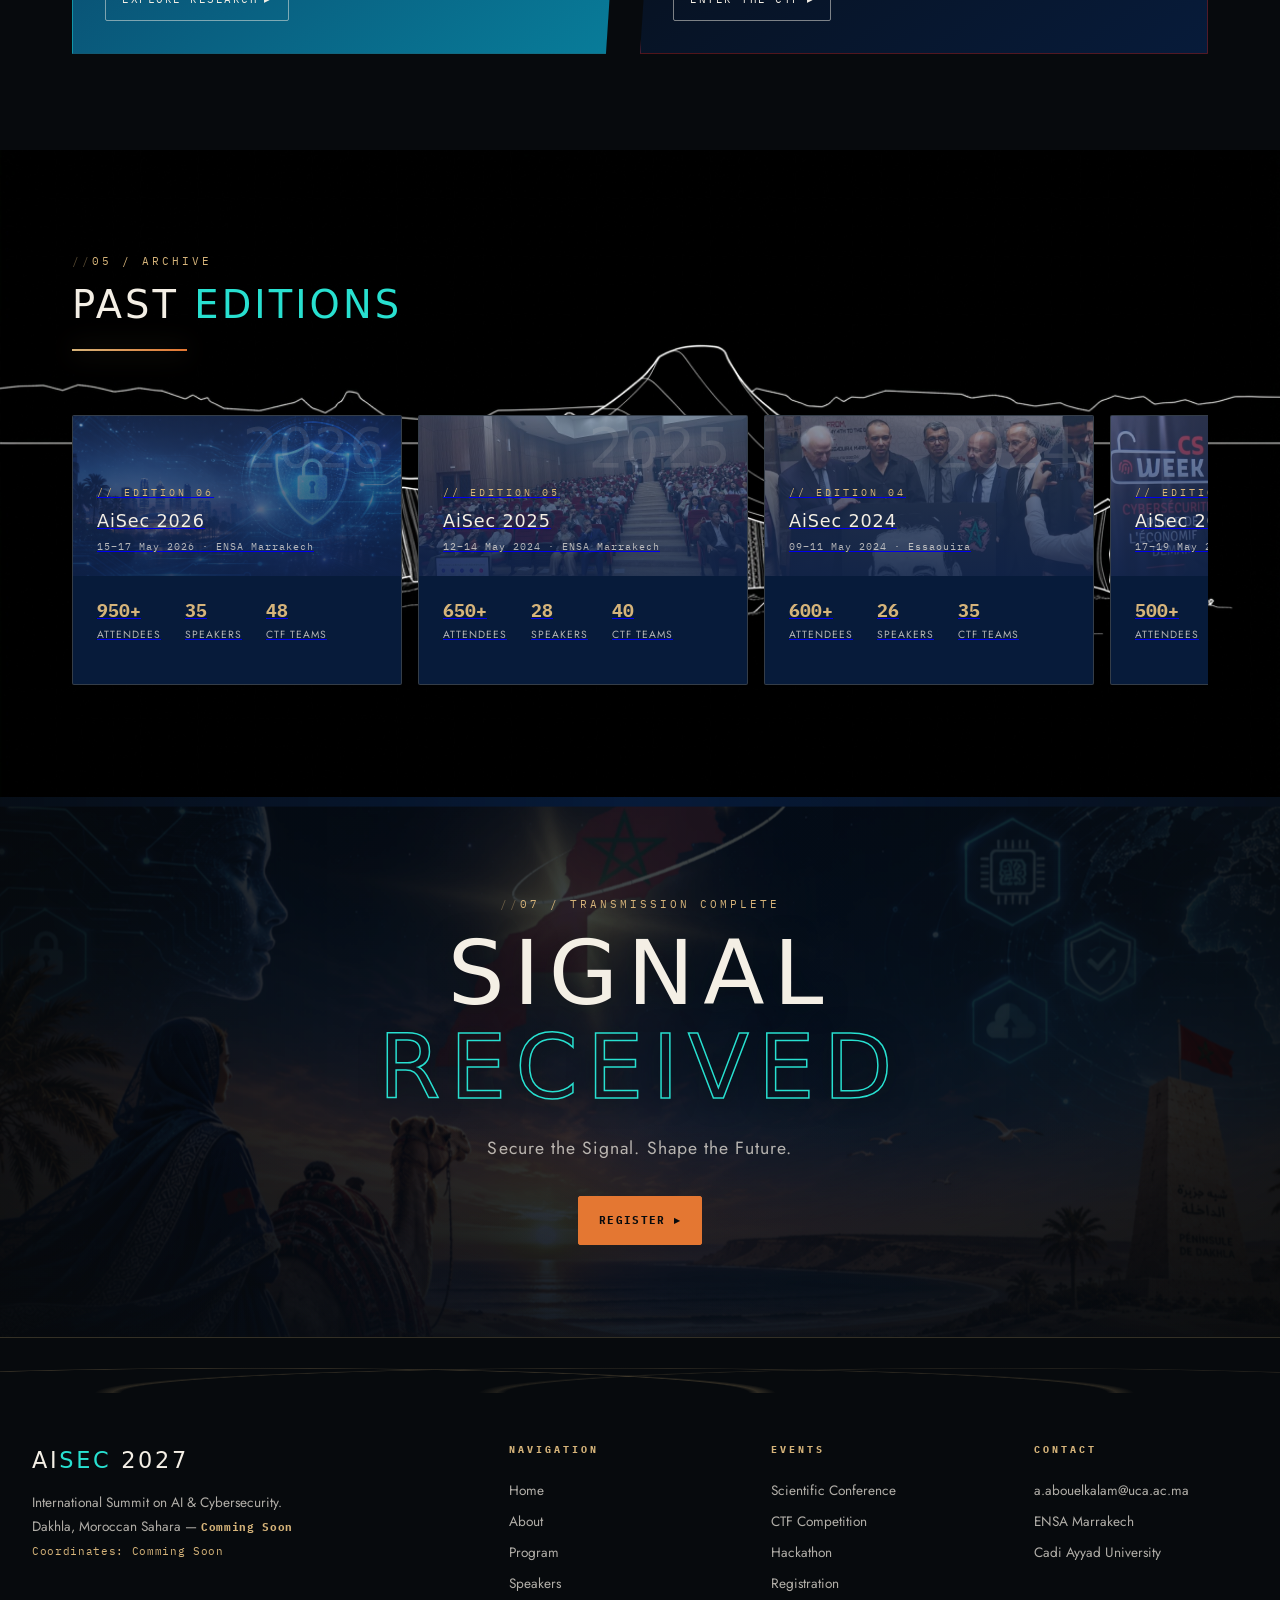
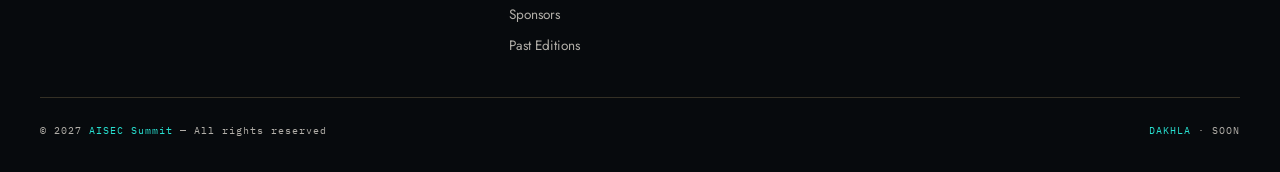
==== commit 5cb72edc: "Modification de la date de l'event" ====
--- a/index.html
+++ b/index.html
@@ -104,7 +104,7 @@
         <span class="hero-meta-item">Artificial Intelligence × Cybersecurity International Summit</span>
         <span class="hero-meta-item">DAKHLA · MOROCCO · 7 - 9 May 2027</span>
       </div>
-      <p class="hero-subtitle">The future rises from the Sahara dunes.</p>
+      <p class="hero-subtitle">THE FUTURE RISES FROM THE SAHARA DUNES.</p>
       <div class="countdown-bar" aria-label="Countdown to AISEC 2027" aria-live="off">
         <div class="countdown-item"><span class="countdown-num" id="days">--</span><span class="countdown-label">Days</span></div>
         <div class="countdown-item"><span class="countdown-num" id="hours">--</span><span class="countdown-label">Hours</span></div>
--- a/style.css
+++ b/style.css
@@ -247,7 +247,7 @@
 
 .hero-subtitle {
   color: var(--hero-muted);
-  font-size: .97rem;
+  font-size: 1.2rem;
   margin-bottom: 2.5rem;
   max-width: 480px;
   line-height: 1.88;
@@ -790,7 +790,7 @@
 .hero-meta{display:flex;flex-direction:column;align-items:flex-start;gap:.5rem;margin:1.75rem 0 1.5rem}
 .hero-meta-item{font-size:1.4rem;color:rgba(244,239,229,.82);letter-spacing:.12em}
 .hero-meta-item::before{display:none}
-.hero-subtitle{font-family:var(--font-body);font-size:clamp(1.05rem,1.6vw,1.35rem);color:var(--ivory)!important;letter-spacing:.04em;margin-bottom:1.75rem}
+.hero-subtitle{font-family:var(--font-body);font-size:clamp(1rem,1.6vw,1.35rem);color:var(--ivory)!important;letter-spacing:.04em;margin-bottom:1.75rem}
 .hero-btns{gap:.75rem}
 .btn-primary,.btn-outline{border-radius:var(--radius-sm);padding:.9rem 1.25rem;min-height:44px;font-size:.68rem;letter-spacing:.12em}
 .btn-primary{background:var(--sunset);color:var(--void);border:1px solid var(--sunset);box-shadow:none}
